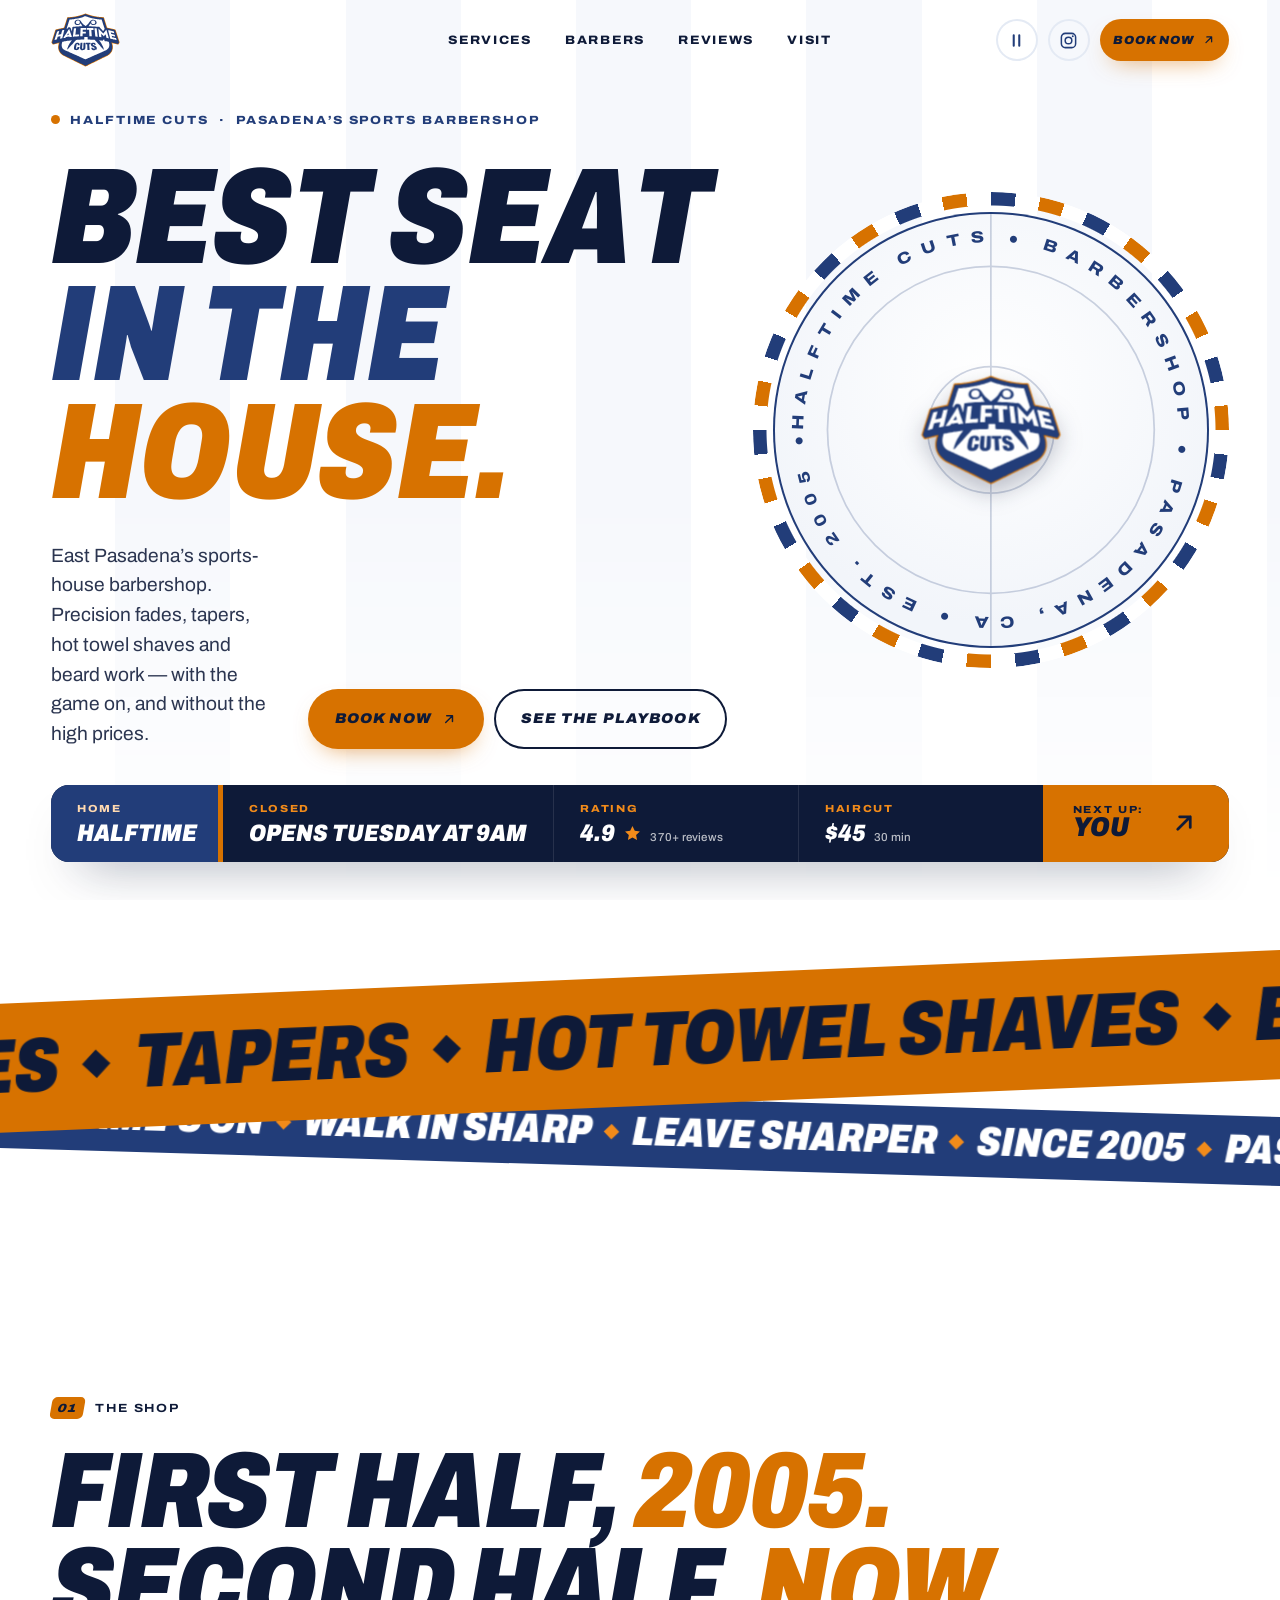
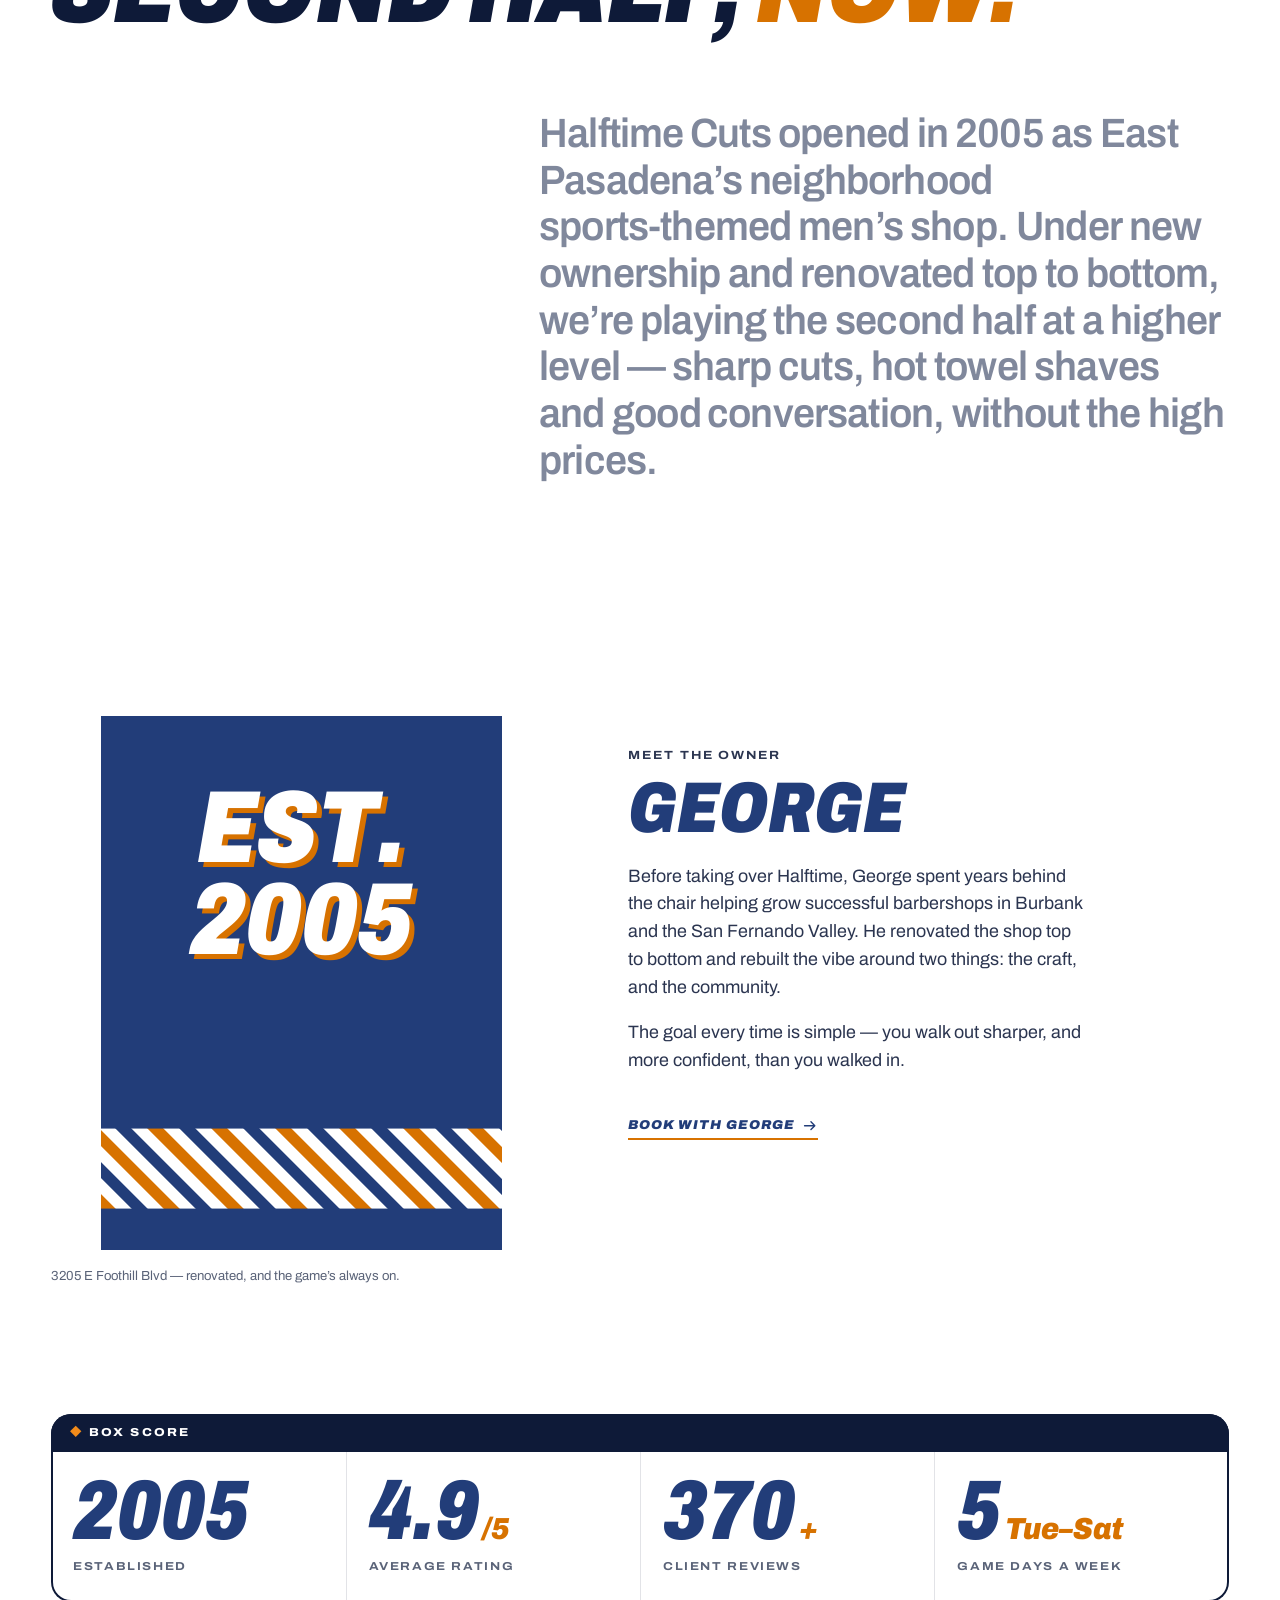
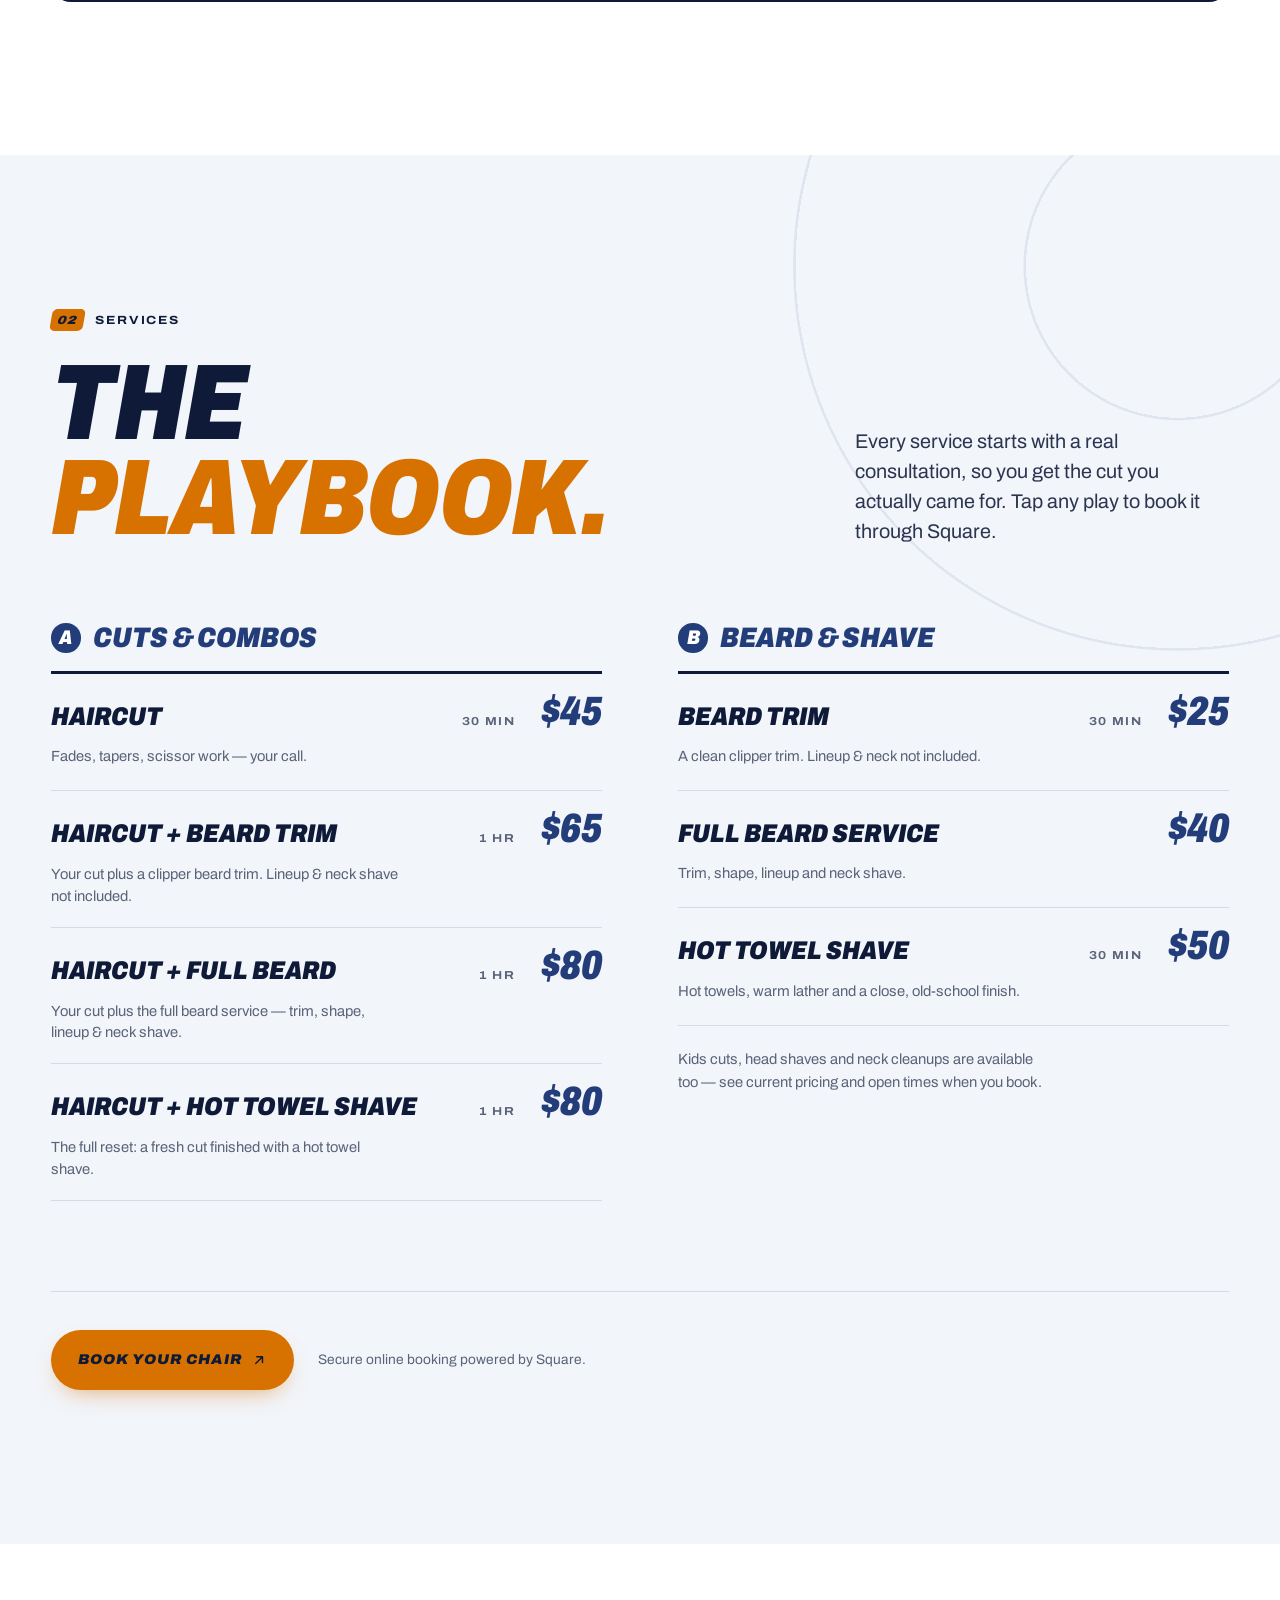
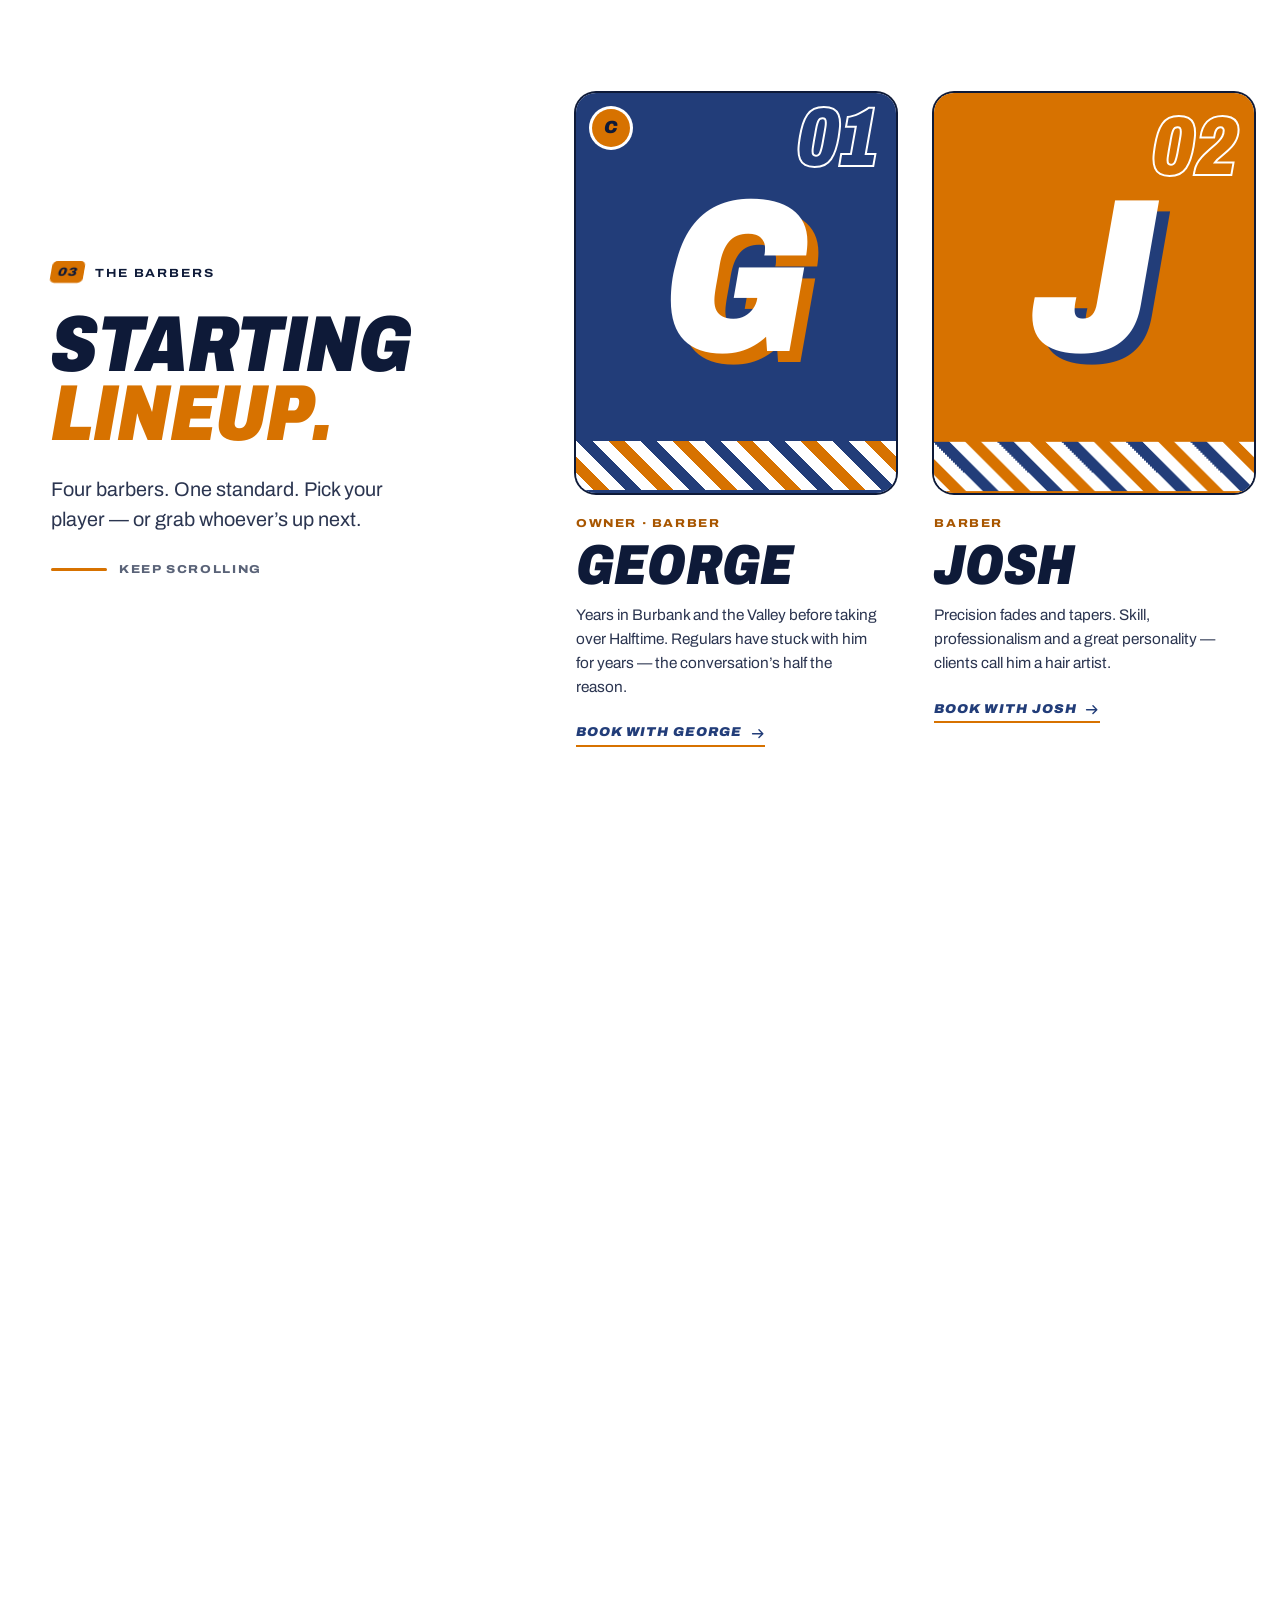
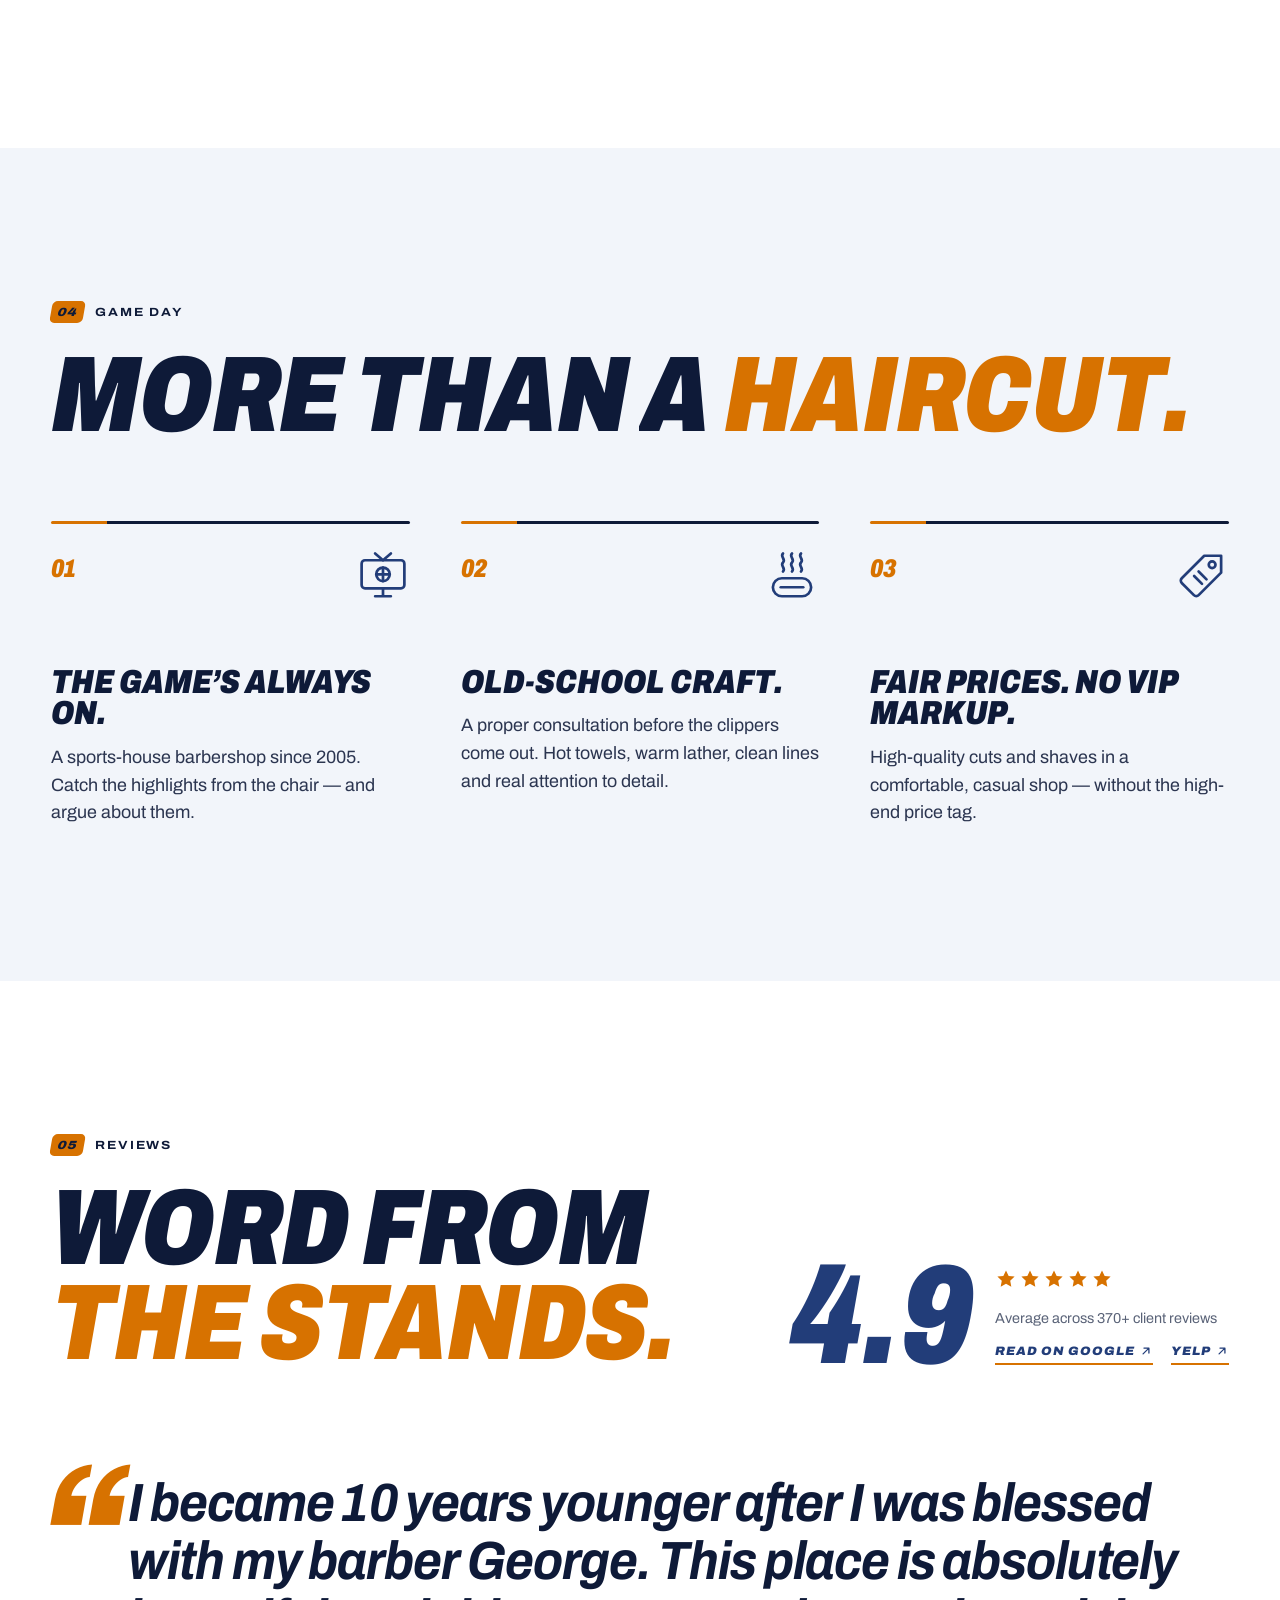
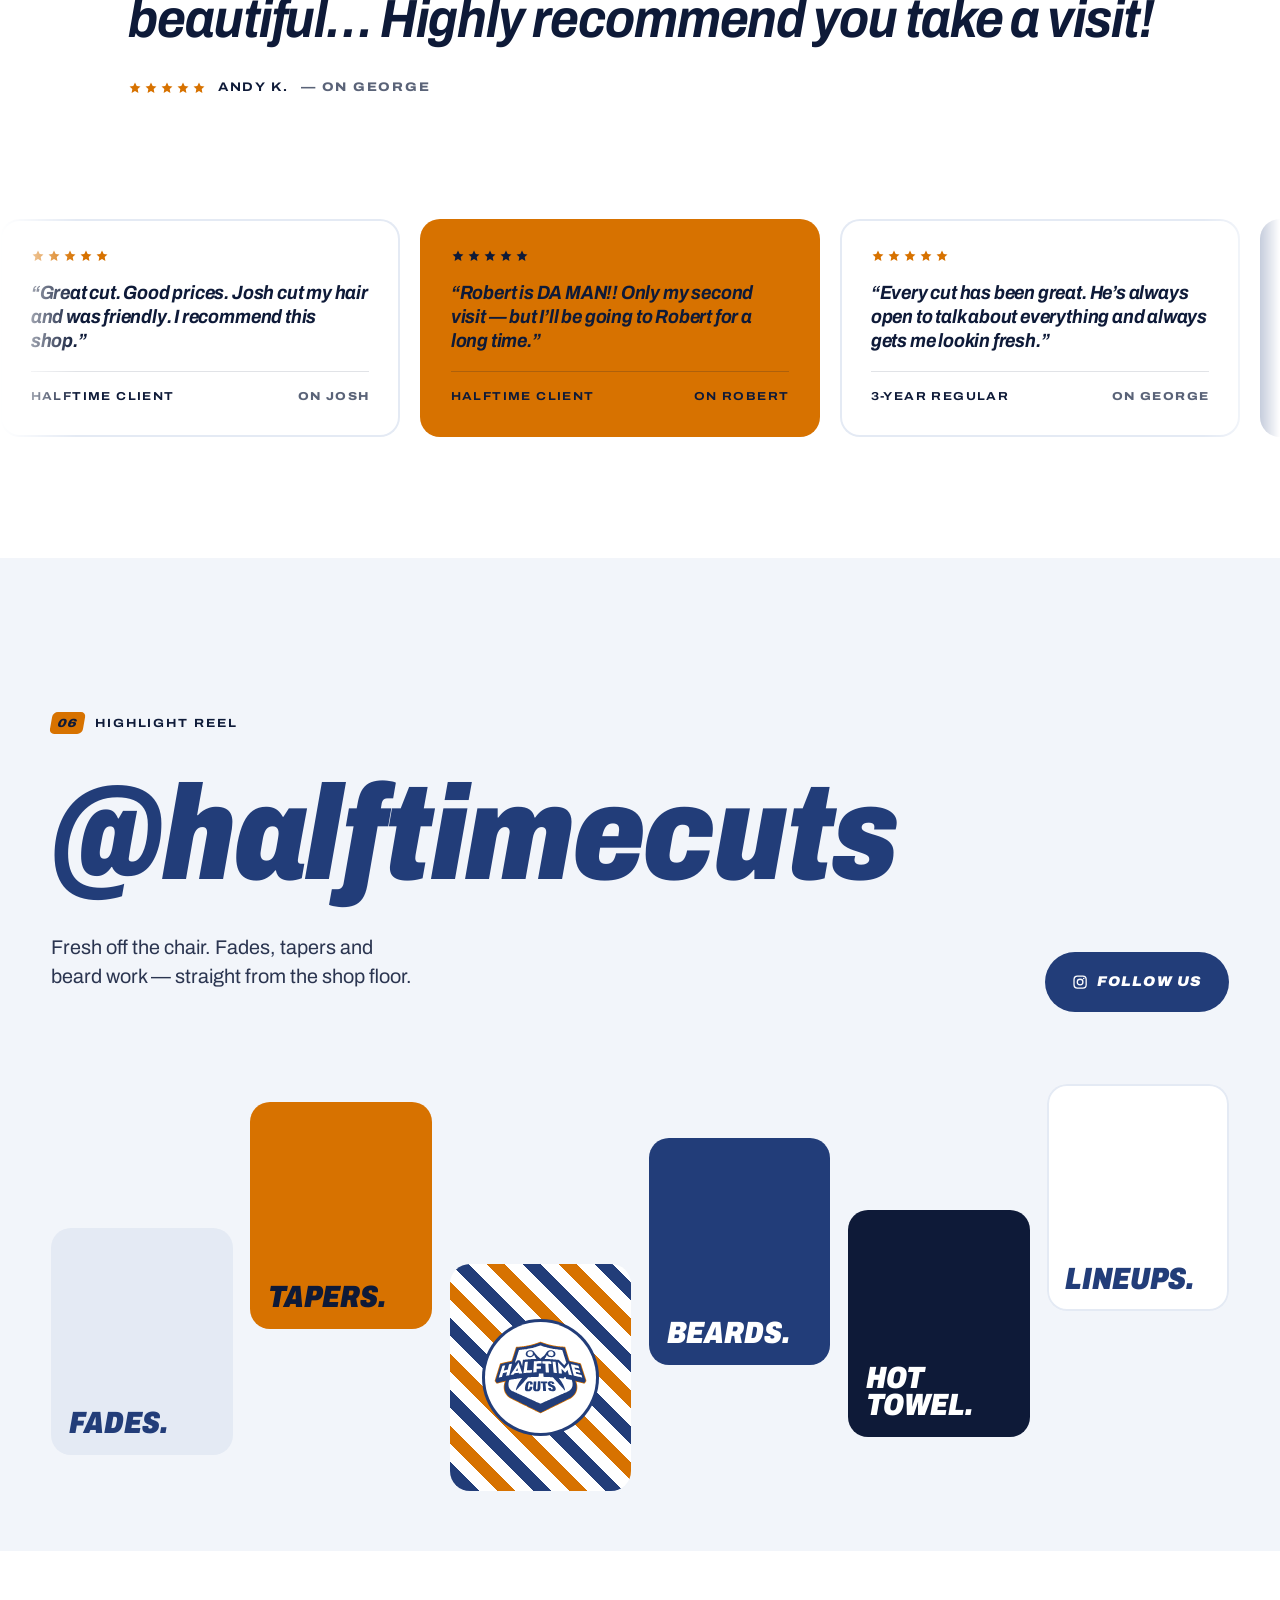
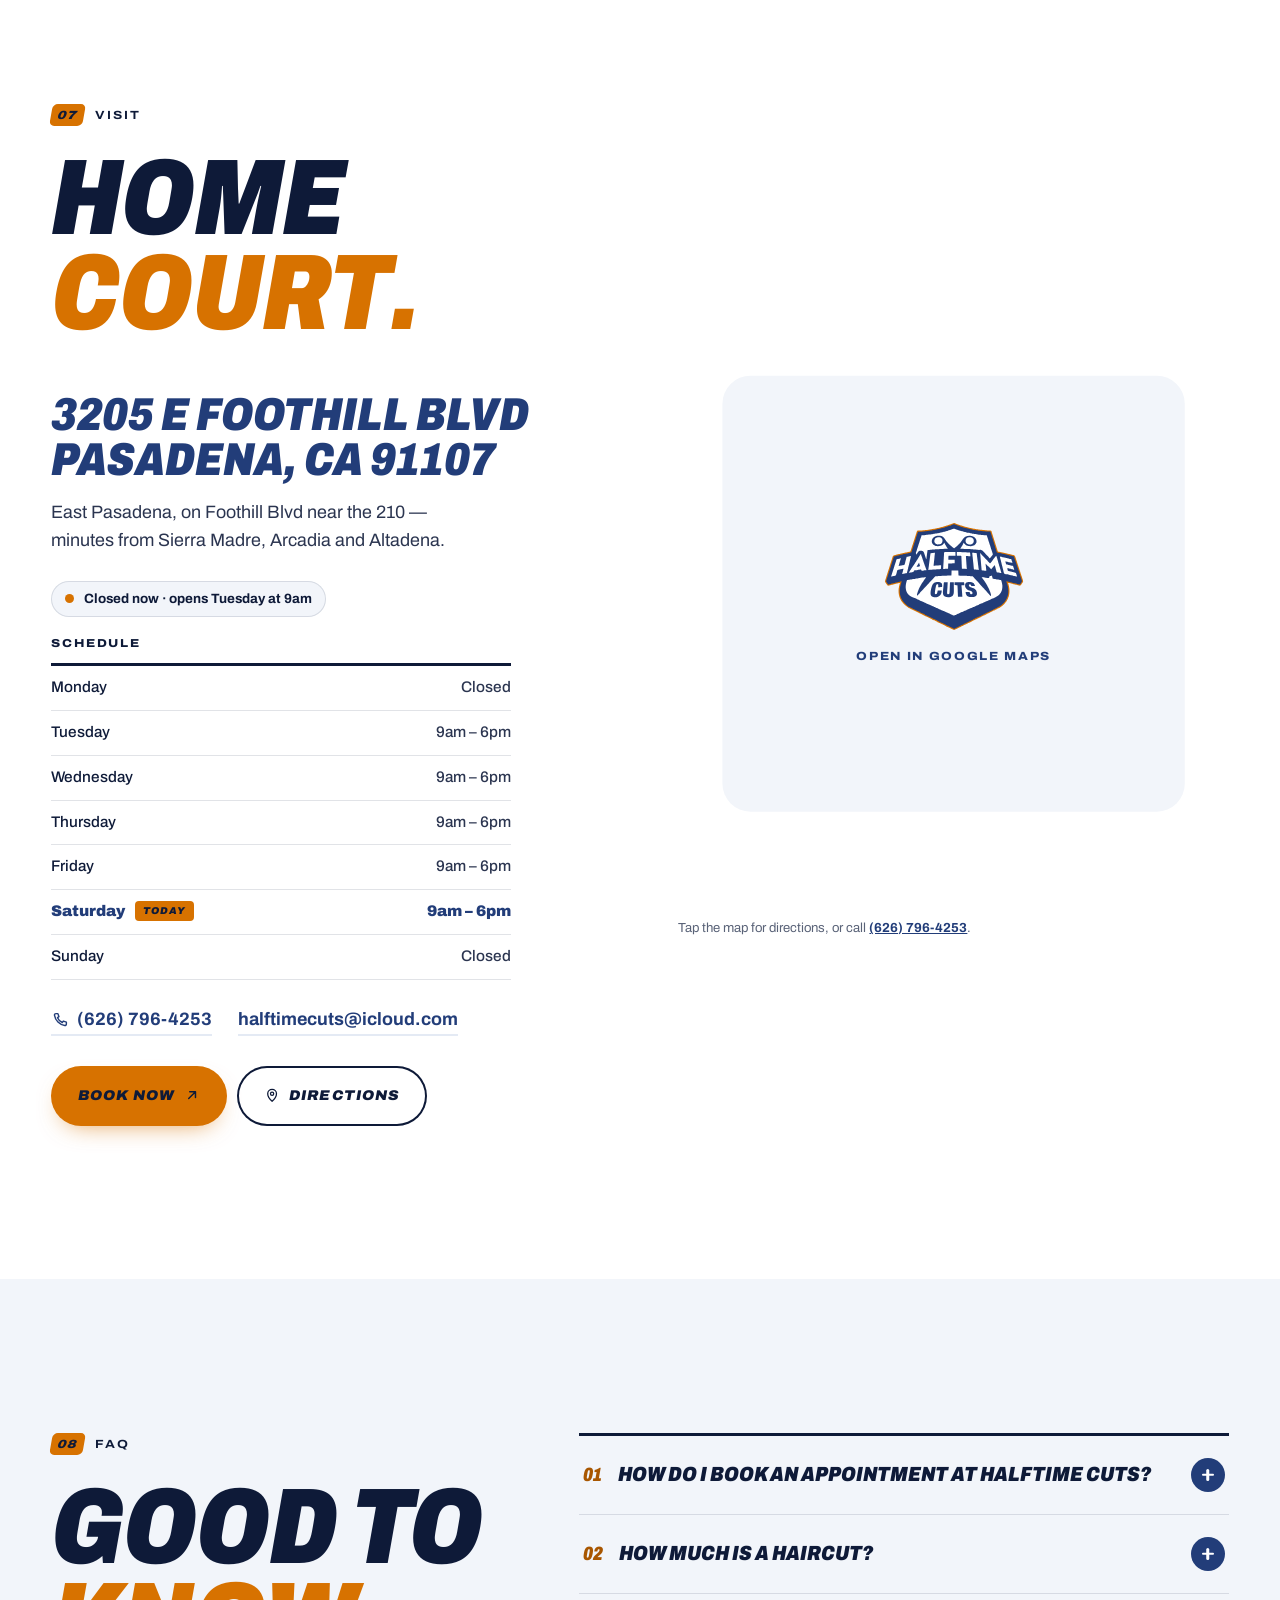
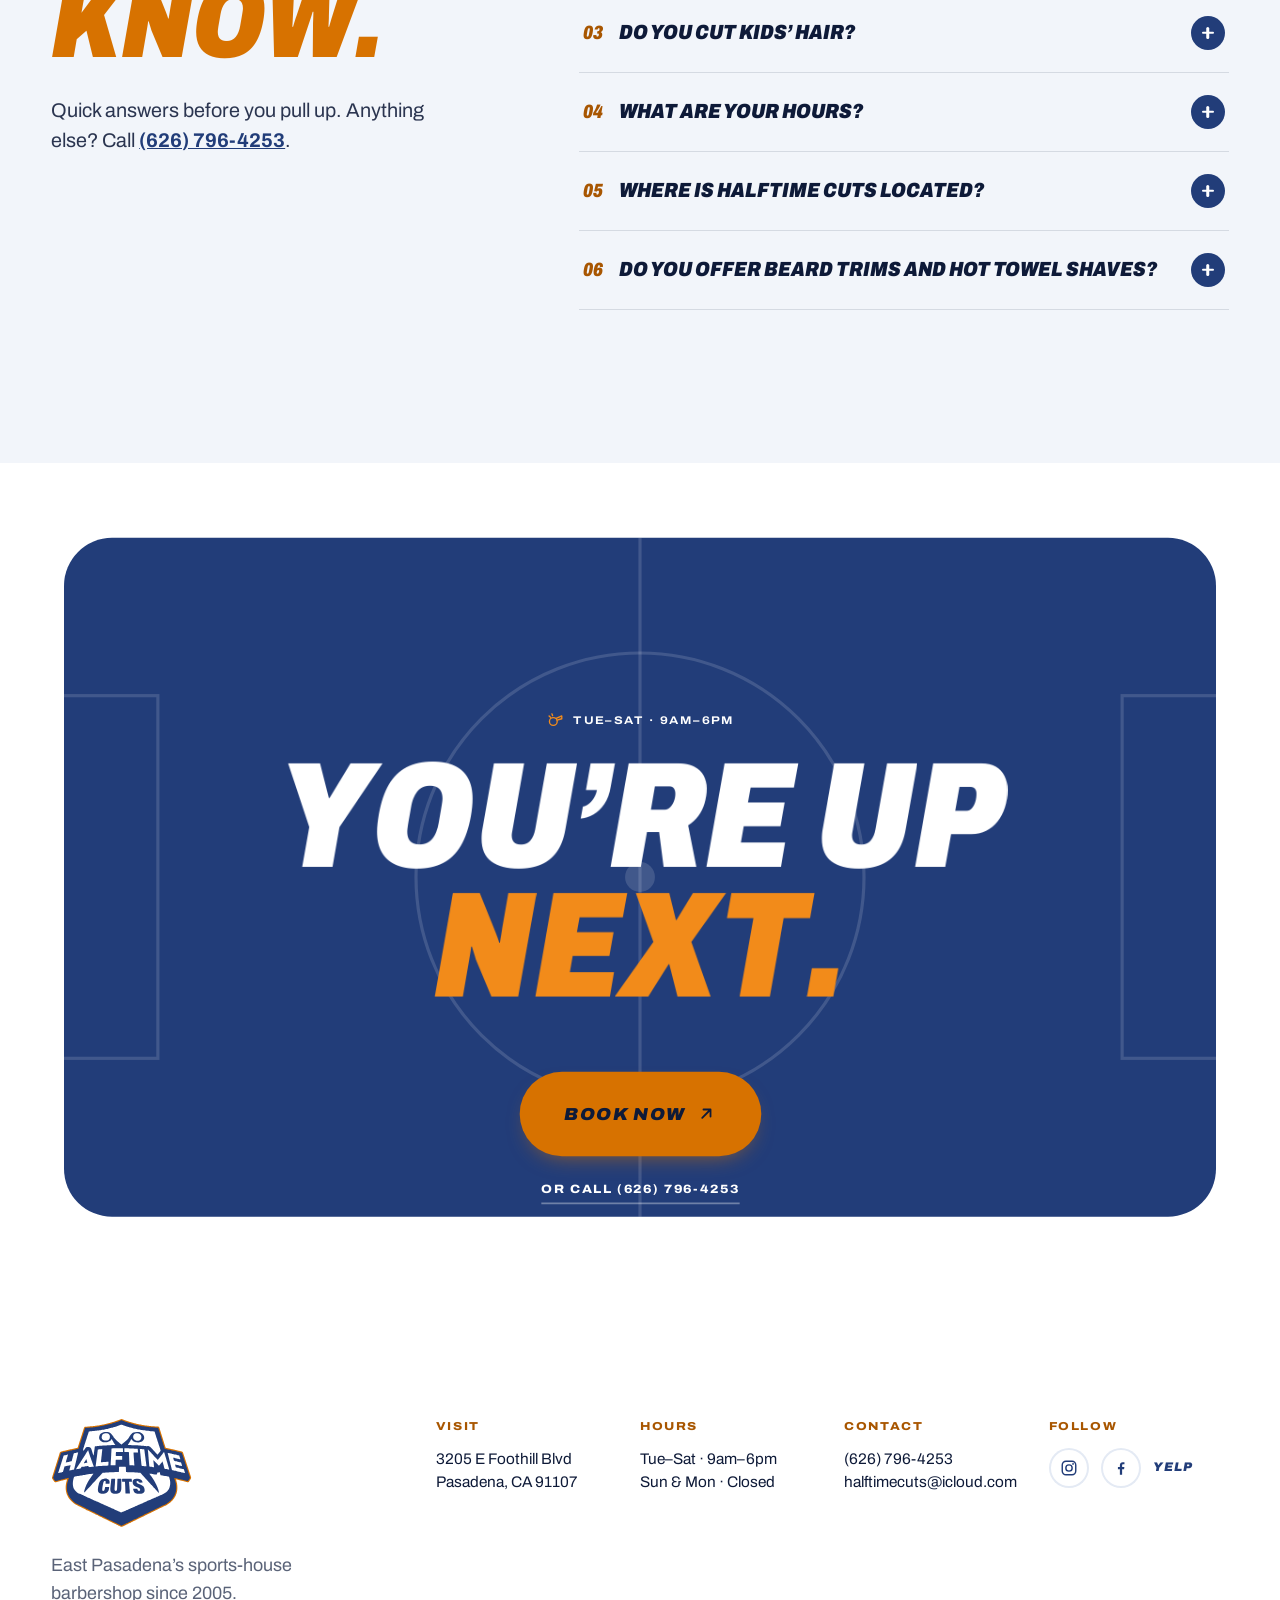
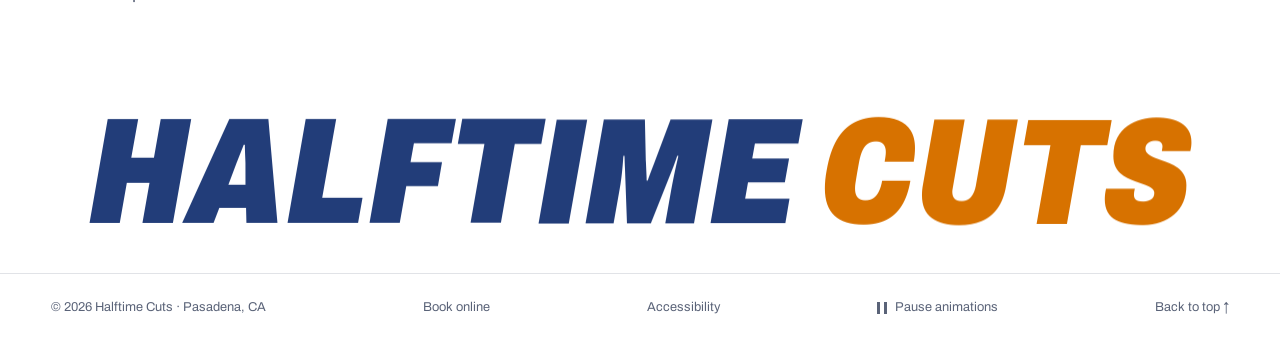
==== index.html @ a4fc6ab9 "Use native scrolling: remove Lenis smooth-scroll lag The Lenis smooth-scroll layer eased the page to" ====
<!doctype html>
<html lang="en">
<head>
  <meta charset="utf-8">
  <meta name="viewport" content="width=device-width, initial-scale=1, viewport-fit=cover">
  <title>Halftime Cuts | Barbershop in Pasadena, CA – Fades &amp; Shaves</title>
  <meta name="description" content="Halftime Cuts is East Pasadena’s sports barbershop since 2005 — fades, tapers, kids cuts, beard trims &amp; hot towel shaves on Foothill Blvd. Book online today.">
  <meta name="robots" content="index, follow, max-image-preview:large">
  <meta name="theme-color" content="#FFFFFF">
  <link rel="canonical" href="https://www.halftimecuts.com/">

  <meta property="og:type" content="website">
  <meta property="og:locale" content="en_US">
  <meta property="og:site_name" content="Halftime Cuts">
  <meta property="og:title" content="Halftime Cuts | Barbershop in Pasadena, CA">
  <meta property="og:description" content="The best seat in the house. Fades, tapers, hot towel shaves and beard work — with the game on. East Pasadena since 2005.">
  <meta property="og:url" content="https://www.halftimecuts.com/">
  <meta property="og:image" content="https://www.halftimecuts.com/assets/img/og-image.png">
  <meta property="og:image:width" content="1200">
  <meta property="og:image:height" content="630">
  <meta property="og:image:alt" content="Halftime Cuts shield logo with the tagline “Best seat in the house.”">
  <meta name="twitter:card" content="summary_large_image">
  <meta name="twitter:title" content="Halftime Cuts | Barbershop in Pasadena, CA">
  <meta name="twitter:description" content="The best seat in the house. Fades, tapers, hot towel shaves and beard work — with the game on. East Pasadena since 2005.">
  <meta name="twitter:image" content="https://www.halftimecuts.com/assets/img/og-image.png">
  <meta name="twitter:image:alt" content="Halftime Cuts shield logo with the tagline “Best seat in the house.”">
  <meta name="geo.region" content="US-CA">
  <meta name="geo.placename" content="Pasadena">

  <link rel="icon" href="assets/img/favicon-32.png" sizes="32x32" type="image/png">
  <link rel="icon" href="assets/img/logo.svg" type="image/svg+xml">
  <link rel="apple-touch-icon" href="assets/img/apple-touch-icon.png">
  <link rel="manifest" href="site.webmanifest">
  <link rel="preload" href="assets/fonts/archivo-latin-wdth-italic.woff2" as="font" type="font/woff2" crossorigin>
  <link rel="preload" href="assets/fonts/archivo-latin-wdth-normal.woff2" as="font" type="font/woff2" crossorigin>
  <link rel="preload" href="assets/img/logo.svg" as="image" type="image/svg+xml">
  <link rel="stylesheet" href="assets/css/styles.css">

  <script>
    /* Motion flags are set before first paint so animated elements never flash. */
    (function (d, w) {
      var h = d.documentElement;
      h.classList.add('js');
      // Keep preview copies (e.g. GitHub Pages) out of search results; only the real domain should rank.
      if (/\.github\.io$/i.test(w.location.hostname)) {
        var m = d.createElement('meta'); m.name = 'robots'; m.content = 'noindex'; d.head.appendChild(m);
      }
      var reduce = w.matchMedia && w.matchMedia('(prefers-reduced-motion: reduce)').matches;
      var paused = false;
      try { paused = w.localStorage.getItem('ht-paused') === '1'; } catch (e) {}
      if (paused) h.classList.add('is-paused');
      if (reduce) return;
      h.classList.add('motion');
      var seen = false;
      try { seen = w.sessionStorage.getItem('ht-intro') === '1'; w.sessionStorage.setItem('ht-intro', '1'); } catch (e) { seen = true; }
      if (!seen && !paused) h.classList.add('intro');
      // Safety net: if the scroll-animation scripts never start, show everything.
      w.setTimeout(function () { if (!w.__htReady) h.classList.remove('motion'); }, 4000);
    })(document, window);
  </script>

  <script type="application/ld+json">
  {
    "@context": "https://schema.org",
    "@graph": [
      {
        "@type": "HairSalon",
        "@id": "https://www.halftimecuts.com/#business",
        "name": "Halftime Cuts",
        "alternateName": "Halftime Cuts Barbershop",
        "description": "Sports-themed barbershop in East Pasadena since 2005. Men’s haircuts, fades, tapers, kids cuts, beard trims and hot towel shaves on Foothill Blvd.",
        "url": "https://www.halftimecuts.com/",
        "logo": "https://www.halftimecuts.com/assets/img/logo-original.png",
        "image": ["https://www.halftimecuts.com/assets/img/og-image.png", "https://www.halftimecuts.com/assets/img/logo-original.png"],
        "telephone": "+1-626-796-4253",
        "email": "halftimecuts@icloud.com",
        "priceRange": "$$",
        "currenciesAccepted": "USD",
        "foundingDate": "2005",
        "address": {
          "@type": "PostalAddress",
          "streetAddress": "3205 E Foothill Blvd",
          "addressLocality": "Pasadena",
          "addressRegion": "CA",
          "postalCode": "91107",
          "addressCountry": "US"
        },
        "hasMap": "https://www.google.com/maps/search/?api=1&query=Halftime+Cuts+3205+E+Foothill+Blvd+Pasadena+CA+91107",
        "areaServed": [
          { "@type": "City", "name": "Pasadena" },
          { "@type": "City", "name": "Altadena" },
          { "@type": "City", "name": "Sierra Madre" },
          { "@type": "City", "name": "Arcadia" }
        ],
        "openingHoursSpecification": [{
          "@type": "OpeningHoursSpecification",
          "dayOfWeek": ["Tuesday", "Wednesday", "Thursday", "Friday", "Saturday"],
          "opens": "09:00",
          "closes": "18:00"
        }],
        "sameAs": [
          "https://www.instagram.com/halftimecuts/",
          "https://www.facebook.com/HalftimeCuts/",
          "https://www.yelp.com/biz/halftime-cuts-pasadena"
        ],
        "potentialAction": {
          "@type": "ReserveAction",
          "target": {
            "@type": "EntryPoint",
            "urlTemplate": "https://www.halftimecuts.com/s/appointments",
            "actionPlatform": ["https://schema.org/DesktopWebPlatform", "https://schema.org/MobileWebPlatform"]
          },
          "result": { "@type": "Reservation", "name": "Barber appointment" }
        },
        "hasOfferCatalog": {
          "@type": "OfferCatalog",
          "name": "Barber services",
          "itemListElement": [
            { "@type": "Offer", "price": "45", "priceCurrency": "USD", "itemOffered": { "@type": "Service", "name": "Haircut", "description": "Fades, tapers or scissor work. About 30 minutes." } },
            { "@type": "Offer", "price": "65", "priceCurrency": "USD", "itemOffered": { "@type": "Service", "name": "Haircut + Beard Trim", "description": "Haircut plus a clipper beard trim. About 1 hour." } },
            { "@type": "Offer", "price": "80", "priceCurrency": "USD", "itemOffered": { "@type": "Service", "name": "Haircut + Full Beard Service", "description": "Haircut plus beard trim, shape, lineup and neck shave. About 1 hour." } },
            { "@type": "Offer", "price": "80", "priceCurrency": "USD", "itemOffered": { "@type": "Service", "name": "Haircut + Hot Towel Shave", "description": "Haircut finished with a hot towel shave. About 1 hour." } },
            { "@type": "Offer", "price": "25", "priceCurrency": "USD", "itemOffered": { "@type": "Service", "name": "Beard Trim", "description": "Clipper beard trim. About 30 minutes." } },
            { "@type": "Offer", "price": "40", "priceCurrency": "USD", "itemOffered": { "@type": "Service", "name": "Full Beard Service", "description": "Beard trim, shape, lineup and neck shave." } },
            { "@type": "Offer", "price": "50", "priceCurrency": "USD", "itemOffered": { "@type": "Service", "name": "Hot Towel Shave", "description": "Hot towels, warm lather and a close finish. About 30 minutes." } },
            { "@type": "Offer", "itemOffered": { "@type": "Service", "name": "Kids Haircut" } },
            { "@type": "Offer", "itemOffered": { "@type": "Service", "name": "Head Shave" } },
            { "@type": "Offer", "itemOffered": { "@type": "Service", "name": "Neck Cleanup" } }
          ]
        }
      },
      {
        "@type": "WebSite",
        "@id": "https://www.halftimecuts.com/#website",
        "url": "https://www.halftimecuts.com/",
        "name": "Halftime Cuts",
        "inLanguage": "en-US",
        "publisher": { "@id": "https://www.halftimecuts.com/#business" }
      },
      {
        "@type": "FAQPage",
        "@id": "https://www.halftimecuts.com/#faq",
        "mainEntity": [
          { "@type": "Question", "name": "How do I book an appointment at Halftime Cuts?", "acceptedAnswer": { "@type": "Answer", "text": "Book online any time through our Square booking page — pick your barber, your service and a time that works. Prefer to talk to someone? Call us at (626) 796-4253." } },
          { "@type": "Question", "name": "How much is a haircut?", "acceptedAnswer": { "@type": "Answer", "text": "A haircut is $45 and takes about 30 minutes. A haircut with a beard trim is $65, and a haircut with the full beard service or a hot towel shave is $80." } },
          { "@type": "Question", "name": "Do you cut kids’ hair?", "acceptedAnswer": { "@type": "Answer", "text": "Yes. Kids cuts are available — you’ll see current pricing and open times when you book. Stef is a favorite with younger clients." } },
          { "@type": "Question", "name": "What are your hours?", "acceptedAnswer": { "@type": "Answer", "text": "We’re open Tuesday through Saturday, 9am to 6pm, and closed on Sunday and Monday." } },
          { "@type": "Question", "name": "Where is Halftime Cuts located?", "acceptedAnswer": { "@type": "Answer", "text": "We’re at 3205 E Foothill Blvd, Pasadena, CA 91107 — in East Pasadena near the 210, a few minutes from Sierra Madre, Arcadia and Altadena." } },
          { "@type": "Question", "name": "Do you offer beard trims and hot towel shaves?", "acceptedAnswer": { "@type": "Answer", "text": "Yes. We do beard trims ($25), a full beard service with shape, lineup and neck shave ($40), and classic hot towel shaves ($50)." } }
        ]
      }
    ]
  }
  </script>
</head>

<body>
  <a class="skip-link" href="#main">Skip to content</a>

  <svg class="sprite" aria-hidden="true" focusable="false" xmlns="http://www.w3.org/2000/svg">
    <symbol id="i-arrow" viewBox="0 0 24 24"><path d="M7 17 17 7M8.5 7H17v8.5" fill="none" stroke="currentColor" stroke-width="2.2" stroke-linecap="round" stroke-linejoin="round"/></symbol>
    <symbol id="i-arrow-right" viewBox="0 0 24 24"><path d="M4 12h16m-6-6 6 6-6 6" fill="none" stroke="currentColor" stroke-width="2.2" stroke-linecap="round" stroke-linejoin="round"/></symbol>
    <symbol id="i-instagram" viewBox="0 0 24 24"><g fill="none" stroke="currentColor" stroke-width="1.9"><rect x="3" y="3" width="18" height="18" rx="5"/><circle cx="12" cy="12" r="4.2"/></g><circle cx="17.4" cy="6.6" r="1.2" fill="currentColor"/></symbol>
    <symbol id="i-facebook" viewBox="0 0 24 24"><path d="M13.5 21v-7.5h2.6l.4-3h-3V8.6c0-.9.3-1.5 1.5-1.5h1.6V4.4c-.3 0-1.2-.1-2.3-.1-2.3 0-3.8 1.4-3.8 3.9v2.3H7.9v3h2.6V21h3Z" fill="currentColor"/></symbol>
    <symbol id="i-phone" viewBox="0 0 24 24"><path d="M6.6 3.5h2.6l1.4 4.1-1.9 1.3a12 12 0 0 0 6.4 6.4l1.3-1.9 4.1 1.4v2.6a2 2 0 0 1-2.1 2A16.6 16.6 0 0 1 4.6 5.6a2 2 0 0 1 2-2.1Z" fill="none" stroke="currentColor" stroke-width="1.9" stroke-linejoin="round"/></symbol>
    <symbol id="i-star" viewBox="0 0 24 24"><path d="m12 2.6 2.9 6 6.5.8-4.8 4.5 1.2 6.5L12 17.2l-5.8 3.2 1.2-6.5-4.8-4.5 6.5-.8L12 2.6Z" fill="currentColor"/></symbol>
    <symbol id="i-pin" viewBox="0 0 24 24"><g fill="none" stroke="currentColor" stroke-width="1.9"><path d="M12 21s-6.5-5.6-6.5-11a6.5 6.5 0 0 1 13 0c0 5.4-6.5 11-6.5 11Z"/><circle cx="12" cy="10" r="2.4"/></g></symbol>
    <symbol id="i-tv" viewBox="0 0 48 48"><g fill="none" stroke="currentColor" stroke-width="2.4" stroke-linecap="round" stroke-linejoin="round"><rect x="5" y="10" width="38" height="25" rx="3"/><path d="M17 42h14M24 35v7M17 4l7 6 7-6"/><circle cx="24" cy="22.5" r="6"/><path d="M18 22.5h12M24 16.5v12"/></g></symbol>
    <symbol id="i-towel" viewBox="0 0 48 48"><g fill="none" stroke="currentColor" stroke-width="2.4" stroke-linecap="round" stroke-linejoin="round"><path d="M16 4c-3 3 3 5 0 8s3 5 0 8M24 4c-3 3 3 5 0 8s3 5 0 8M32 4c-3 3 3 5 0 8s3 5 0 8"/><rect x="7" y="26" width="34" height="16" rx="8"/><path d="M14 34h20"/></g></symbol>
    <symbol id="i-tag" viewBox="0 0 48 48"><g fill="none" stroke="currentColor" stroke-width="2.4" stroke-linecap="round" stroke-linejoin="round"><path d="M6 26 26 6h15v15L21 41a3 3 0 0 1-4.2 0L6 30.2a3 3 0 0 1 0-4.2Z"/><circle cx="33" cy="14" r="3"/><path d="m17 24 7 7M21 20l7 7"/></g></symbol>
    <symbol id="i-pause" viewBox="0 0 24 24"><path d="M8.5 5.5v13M15.5 5.5v13" fill="none" stroke="currentColor" stroke-width="2.6" stroke-linecap="round"/></symbol>
    <symbol id="i-play" viewBox="0 0 24 24"><path d="M8 5.5v13l10.5-6.5L8 5.5Z" fill="currentColor"/></symbol>
    <symbol id="i-whistle" viewBox="0 0 24 24"><g fill="none" stroke="currentColor" stroke-width="1.9" stroke-linecap="round" stroke-linejoin="round"><circle cx="9" cy="14" r="5.5"/><path d="M13 9.5 21 6v4l-6.6 2.1M3 6l2 2M7 3l1 2.6"/></g></symbol>
  </svg>

  <!-- Intro: the game clock runs to 45:00, then the whistle. Shown once per visit. -->
  <div class="preloader" aria-hidden="true">
    <div class="preloader__inner">
      <img class="preloader__logo" src="assets/img/logo.svg" alt="" width="616" height="482">
      <div class="preloader__board">
        <span class="preloader__label">1st half</span>
        <span class="preloader__clock"><span class="preloader__clock-n"></span>:00</span>
      </div>
      <p class="preloader__word">Halftime</p>
    </div>
    <div class="preloader__progress"><span></span></div>
  </div>

  <header class="header" data-header>
    <div class="header__inner">
      <a class="brand" href="#top" aria-label="Halftime Cuts — back to top">
        <img class="brand__logo" src="assets/img/logo.svg" alt="Halftime Cuts" width="616" height="482">
      </a>

      <nav class="nav" aria-label="Primary">
        <a class="nav__link" href="#menu" data-nav="menu">Services</a>
        <a class="nav__link" href="#lineup" data-nav="lineup">Barbers</a>
        <a class="nav__link" href="#reviews" data-nav="reviews">Reviews</a>
        <a class="nav__link" href="#visit" data-nav="visit">Visit</a>
      </nav>

      <div class="header__actions">
        <button class="icon-btn icon-btn--motion" type="button" aria-pressed="false" data-motion-toggle>
          <svg class="icon-pause" aria-hidden="true"><use href="#i-pause"/></svg><svg class="icon-play" aria-hidden="true"><use href="#i-play"/></svg>
          <span class="visually-hidden">Pause animations</span>
        </button>
        <a class="icon-btn" href="https://www.instagram.com/halftimecuts/" target="_blank" rel="noopener" aria-label="Halftime Cuts on Instagram (opens in new tab)">
          <svg aria-hidden="true"><use href="#i-instagram"/></svg>
        </a>
        <a class="btn btn--orange btn--sm" href="https://www.halftimecuts.com/s/appointments" target="_blank" rel="noopener" data-book data-magnetic>
          <span>Book Now</span><svg aria-hidden="true"><use href="#i-arrow"/></svg>
        <span class="visually-hidden"> (opens in new tab)</span></a>
        <button class="menu-toggle" type="button" aria-expanded="false" aria-controls="mobile-menu" data-menu-toggle>
          <span class="visually-hidden" data-menu-label>Open menu</span>
          <span class="menu-toggle__bar"></span><span class="menu-toggle__bar"></span>
        </button>
      </div>
    </div>
  </header>

  <div class="mobile-menu" id="mobile-menu" data-mobile-menu hidden>
    <nav class="mobile-menu__nav" aria-label="Mobile">
      <a href="#menu" data-menu-link><span>01</span>Services</a>
      <a href="#lineup" data-menu-link><span>02</span>Barbers</a>
      <a href="#reviews" data-menu-link><span>03</span>Reviews</a>
      <a href="#visit" data-menu-link><span>04</span>Visit</a>
    </nav>
    <div class="mobile-menu__foot">
      <a class="btn btn--orange btn--block btn--lg" href="https://www.halftimecuts.com/s/appointments" target="_blank" rel="noopener" data-book>
        <span>Book Now</span><svg aria-hidden="true"><use href="#i-arrow"/></svg>
      <span class="visually-hidden"> (opens in new tab)</span></a>
      <div class="mobile-menu__meta">
        <a href="tel:+16267964253">(626) 796-4253</a>
        <button class="text-btn" type="button" aria-pressed="false" data-motion-toggle><span class="text-btn__icon" aria-hidden="true"></span>Pause animations</button>
        <a href="https://www.instagram.com/halftimecuts/" target="_blank" rel="noopener">Instagram<span class="visually-hidden"> (opens in new tab)</span></a>
      </div>
    </div>
  </div>

  <main id="main" tabindex="-1">
    <!-- ============ HERO ============ -->
    <section class="hero" id="top" aria-labelledby="hero-title">
      <div class="hero__field" aria-hidden="true"></div>
      <div class="hero__grid wrap">
        <div class="hero__eyebrow" data-hero-fade style="--d:.1s">
          <span class="live-dot" aria-hidden="true"></span>
          <h1 class="eyebrow" id="hero-title">Halftime Cuts <span aria-hidden="true">·</span> Pasadena’s sports barbershop</h1>
        </div>

        <p class="hero__title">
          <span class="visually-hidden">Best seat in the house.</span>
          <span class="hero__lines" aria-hidden="true">
            <span class="hero__line hero__line--1"><span class="w"><span class="c" style="--i:0">B</span><span class="c" style="--i:1">e</span><span class="c" style="--i:2">s</span><span class="c" style="--i:3">t</span></span> <span class="w"><span class="c" style="--i:4">s</span><span class="c" style="--i:5">e</span><span class="c" style="--i:6">a</span><span class="c" style="--i:7">t</span></span></span>
            <span class="hero__line hero__line--2"><span class="w"><span class="c" style="--i:8">i</span><span class="c" style="--i:9">n</span></span> <span class="w"><span class="c" style="--i:10">t</span><span class="c" style="--i:11">h</span><span class="c" style="--i:12">e</span></span></span>
            <span class="hero__line hero__line--3"><span class="w"><span class="c" style="--i:13">h</span><span class="c" style="--i:14">o</span><span class="c" style="--i:15">u</span><span class="c" style="--i:16">s</span><span class="c" style="--i:17">e</span><span class="c" style="--i:18">.</span></span></span>
          </span>
        </p>

        <div class="hero__art" data-hero-art>
          <div class="court">
            <div class="court__stripes" aria-hidden="true"></div>
            <div class="court__face" aria-hidden="true">
              <svg class="court__lines" viewBox="0 0 400 400">
                <circle cx="200" cy="200" r="150"/>
                <circle cx="200" cy="200" r="58"/>
                <path d="M200 0v400"/>
              </svg>
              <svg class="court__ring" viewBox="0 0 400 400">
                <defs><path id="court-circle" d="M200,200 m-172,0 a172,172 0 1,1 344,0 a172,172 0 1,1 -344,0"/></defs>
                <text><textPath href="#court-circle" textLength="1076" lengthAdjust="spacing">Halftime Cuts ● Barbershop ● Pasadena, CA ● Est. 2005 ●</textPath></text>
              </svg>
            </div>
            <div class="court__logo" data-tilt>
              <img src="assets/img/logo.svg" alt="Halftime Cuts logo" width="616" height="482" fetchpriority="high">
            </div>
          </div>
        </div>

        <div class="hero__foot">
          <p class="hero__lede" data-hero-fade style="--d:.35s">East Pasadena’s sports-house barbershop. Precision fades, tapers, hot towel shaves and beard work — with the game on, and without the high prices.</p>
          <div class="hero__ctas" data-hero-fade style="--d:.45s">
            <a class="btn btn--orange btn--lg" href="https://www.halftimecuts.com/s/appointments" target="_blank" rel="noopener" data-book data-magnetic>
              <span>Book Now</span><svg aria-hidden="true"><use href="#i-arrow"/></svg>
            <span class="visually-hidden"> (opens in new tab)</span></a>
            <a class="btn btn--ghost btn--lg" href="#menu"><span>See the playbook</span></a>
          </div>
        </div>

        <!-- Broadcast-style score bug -->
        <div class="scorebug" data-hero-fade style="--d:.55s" role="group" aria-label="Shop at a glance">
          <div class="scorebug__home">
            <span class="scorebug__label">Home</span>
            <span class="scorebug__team">Halftime</span>
          </div>
          <div class="scorebug__cell scorebug__cell--status">
            <span class="scorebug__label"><span class="scorebug__live" data-live>Today</span></span>
            <span class="scorebug__value" data-status-short>Tue–Sat · 9am–6pm</span>
          </div>
          <a class="scorebug__cell" href="#reviews">
            <span class="scorebug__label">Rating</span>
            <span class="scorebug__value">4.9 <svg aria-hidden="true"><use href="#i-star"/></svg> <small>370+ reviews</small></span>
          </a>
          <a class="scorebug__cell" href="#menu">
            <span class="scorebug__label">Haircut</span>
            <span class="scorebug__value">$45 <small>30 min</small></span>
          </a>
          <a class="scorebug__cta" href="https://www.halftimecuts.com/s/appointments" target="_blank" rel="noopener" data-book>
            <span><small>Next up:</small> You<span class="visually-hidden"> — book an appointment (opens in new tab)</span></span><svg aria-hidden="true"><use href="#i-arrow"/></svg>
          </a>
        </div>
      </div>
    </section>

    <!-- ============ TICKER ============ -->
    <div class="ticker" aria-hidden="true">
      <div class="ticker__band ticker__band--orange">
        <div class="ticker__track" data-marquee="1">
          <div class="ticker__group"><span>Fades</span><i></i><span>Tapers</span><i></i><span>Hot Towel Shaves</span><i></i><span>Beard Work</span><i></i><span>Lineups</span><i></i><span>Kids Cuts</span><i></i></div>
        </div>
      </div>
      <div class="ticker__band ticker__band--blue">
        <div class="ticker__track" data-marquee="-1">
          <div class="ticker__group"><span>Game’s On</span><i></i><span>Walk In Sharp</span><i></i><span>Leave Sharper</span><i></i><span>Since 2005</span><i></i><span>Pasadena, CA</span><i></i></div>
        </div>
      </div>
    </div>

    <!-- ============ THE SHOP ============ -->
    <section class="shop section" id="shop" aria-labelledby="shop-title">
      <div class="wrap">
        <div class="section-head">
          <p class="kicker" data-reveal><span>01</span>The Shop</p>
          <h2 class="h2" id="shop-title" data-split="words">First half, <em>2005.</em><br>Second half, <em>now.</em></h2>
        </div>

        <p class="statement" data-scrub-words>Halftime Cuts opened in 2005 as East Pasadena’s neighborhood sports-themed men’s shop. Under new ownership and renovated top to bottom, we’re playing the second half at a higher level — sharp cuts, hot towel shaves and good conversation, without the high prices.</p>

        <div class="shop__grid">
          <figure class="shop__photo" data-parallax-frame>
            <div class="photo photo--arch">
              <div class="photo__fallback photo__fallback--blue photo__fallback--words" aria-hidden="true"><span>Est.<br>2005</span></div>
              <img src="assets/img/shop.jpg" alt="Inside Halftime Cuts on Foothill Blvd" loading="lazy" decoding="async" onerror="this.remove()">
            </div>
            <figcaption>3205 E Foothill Blvd — renovated, and the game’s always on.</figcaption>
          </figure>

          <div class="shop__owner">
            <p class="kicker kicker--small" data-reveal>Meet the owner</p>
            <h3 class="h3" data-split="chars">George</h3>
            <p data-reveal>Before taking over Halftime, George spent years behind the chair helping grow successful barbershops in Burbank and the San Fernando Valley. He renovated the shop top to bottom and rebuilt the vibe around two things: the craft, and the community.</p>
            <p data-reveal>The goal every time is simple — you walk out sharper, and more confident, than you walked in.</p>
            <a class="link-arrow" href="https://www.halftimecuts.com/s/appointments" target="_blank" rel="noopener" data-book data-reveal>
              <span>Book with George</span><svg aria-hidden="true"><use href="#i-arrow-right"/></svg>
            <span class="visually-hidden"> (opens in new tab)</span></a>
          </div>
        </div>

        <div class="boxscore" data-reveal>
          <h3 class="boxscore__title">Box score</h3>
          <dl class="stats">
            <div class="stat"><dt>Established</dt><dd><span data-count="2005" data-count-from="1990">2005</span></dd></div>
            <div class="stat"><dt>Average rating</dt><dd><span data-count="4.9" data-decimals="1">4.9</span><small>/5</small></dd></div>
            <div class="stat"><dt>Client reviews</dt><dd><span data-count="370">370</span><small>+</small></dd></div>
            <div class="stat"><dt>Game days a week</dt><dd><span data-count="5">5</span><small>Tue–Sat</small></dd></div>
          </dl>
        </div>
      </div>
    </section>

    <!-- ============ PLAYBOOK (SERVICES) ============ -->
    <section class="menu section" id="menu" aria-labelledby="menu-title">
      <div class="menu__court" aria-hidden="true"></div>
      <div class="wrap">
        <div class="section-head section-head--split">
          <div>
            <p class="kicker" data-reveal><span>02</span>Services</p>
            <h2 class="h2" id="menu-title" data-split="words">The <em>playbook.</em></h2>
          </div>
          <p class="section-intro" data-reveal>Every service starts with a real consultation, so you get the cut you actually came for. Tap any play to book it through Square.</p>
        </div>

        <div class="menu__groups">
          <div class="menu__group">
            <h3 class="menu__group-title" data-reveal><span>A</span>Cuts &amp; combos</h3>
            <ul class="menu__list">
              <li data-reveal>
                <a class="svc" data-cursor="Book" href="https://www.halftimecuts.com/s/appointments" target="_blank" rel="noopener" data-book>
                  <span class="svc__name"><span class="visually-hidden">Book </span>Haircut</span>
                  <span class="svc__desc">Fades, tapers, scissor work — your call.</span>
                  <span class="svc__time">30 min</span>
                  <span class="svc__price">$45</span>
                  <span class="svc__go" aria-hidden="true"><svg><use href="#i-arrow"/></svg></span>
                <span class="visually-hidden"> (opens in new tab)</span></a>
              </li>
              <li data-reveal>
                <a class="svc" data-cursor="Book" href="https://www.halftimecuts.com/s/appointments" target="_blank" rel="noopener" data-book>
                  <span class="svc__name"><span class="visually-hidden">Book </span>Haircut + Beard Trim</span>
                  <span class="svc__desc">Your cut plus a clipper beard trim. Lineup &amp; neck shave not included.</span>
                  <span class="svc__time">1 hr</span>
                  <span class="svc__price">$65</span>
                  <span class="svc__go" aria-hidden="true"><svg><use href="#i-arrow"/></svg></span>
                <span class="visually-hidden"> (opens in new tab)</span></a>
              </li>
              <li data-reveal>
                <a class="svc" data-cursor="Book" href="https://www.halftimecuts.com/s/appointments" target="_blank" rel="noopener" data-book>
                  <span class="svc__name"><span class="visually-hidden">Book </span>Haircut + Full Beard</span>
                  <span class="svc__desc">Your cut plus the full beard service — trim, shape, lineup &amp; neck shave.</span>
                  <span class="svc__time">1 hr</span>
                  <span class="svc__price">$80</span>
                  <span class="svc__go" aria-hidden="true"><svg><use href="#i-arrow"/></svg></span>
                <span class="visually-hidden"> (opens in new tab)</span></a>
              </li>
              <li data-reveal>
                <a class="svc" data-cursor="Book" href="https://www.halftimecuts.com/s/appointments" target="_blank" rel="noopener" data-book>
                  <span class="svc__name"><span class="visually-hidden">Book </span>Haircut + Hot Towel Shave</span>
                  <span class="svc__desc">The full reset: a fresh cut finished with a hot towel shave.</span>
                  <span class="svc__time">1 hr</span>
                  <span class="svc__price">$80</span>
                  <span class="svc__go" aria-hidden="true"><svg><use href="#i-arrow"/></svg></span>
                <span class="visually-hidden"> (opens in new tab)</span></a>
              </li>
            </ul>
          </div>

          <div class="menu__group">
            <h3 class="menu__group-title" data-reveal><span>B</span>Beard &amp; shave</h3>
            <ul class="menu__list">
              <li data-reveal>
                <a class="svc" data-cursor="Book" href="https://www.halftimecuts.com/s/appointments" target="_blank" rel="noopener" data-book>
                  <span class="svc__name"><span class="visually-hidden">Book </span>Beard Trim</span>
                  <span class="svc__desc">A clean clipper trim. Lineup &amp; neck not included.</span>
                  <span class="svc__time">30 min</span>
                  <span class="svc__price">$25</span>
                  <span class="svc__go" aria-hidden="true"><svg><use href="#i-arrow"/></svg></span>
                <span class="visually-hidden"> (opens in new tab)</span></a>
              </li>
              <li data-reveal>
                <a class="svc" data-cursor="Book" href="https://www.halftimecuts.com/s/appointments" target="_blank" rel="noopener" data-book>
                  <span class="svc__name"><span class="visually-hidden">Book </span>Full Beard Service</span>
                  <span class="svc__desc">Trim, shape, lineup and neck shave.</span>
                  <span class="svc__price">$40</span>
                  <span class="svc__go" aria-hidden="true"><svg><use href="#i-arrow"/></svg></span>
                <span class="visually-hidden"> (opens in new tab)</span></a>
              </li>
              <li data-reveal>
                <a class="svc" data-cursor="Book" href="https://www.halftimecuts.com/s/appointments" target="_blank" rel="noopener" data-book>
                  <span class="svc__name"><span class="visually-hidden">Book </span>Hot Towel Shave</span>
                  <span class="svc__desc">Hot towels, warm lather and a close, old-school finish.</span>
                  <span class="svc__time">30 min</span>
                  <span class="svc__price">$50</span>
                  <span class="svc__go" aria-hidden="true"><svg><use href="#i-arrow"/></svg></span>
                <span class="visually-hidden"> (opens in new tab)</span></a>
              </li>
            </ul>
            <p class="menu__note" data-reveal>Kids cuts, head shaves and neck cleanups are available too — see current pricing and open times when you book.</p>
          </div>
        </div>

        <div class="menu__cta" data-reveal>
          <a class="btn btn--orange btn--lg" href="https://www.halftimecuts.com/s/appointments" target="_blank" rel="noopener" data-book data-magnetic>
            <span>Book your chair</span><svg aria-hidden="true"><use href="#i-arrow"/></svg>
          <span class="visually-hidden"> (opens in new tab)</span></a>
          <p>Secure online booking powered by Square.</p>
        </div>
      </div>
    </section>

    <!-- ============ STARTING LINEUP ============ -->
    <section class="lineup" id="lineup" aria-labelledby="lineup-title">
      <div class="lineup__pin">
        <div class="lineup__rail" data-lineup-rail>
          <div class="lineup__intro">
            <p class="kicker" data-reveal><span>03</span>The Barbers</p>
            <h2 class="h2" id="lineup-title" data-split="words">Starting <em>lineup.</em></h2>
            <p class="section-intro" data-reveal>Four barbers. One standard. Pick your player — or grab whoever’s up next.</p>
            <p class="lineup__hint" aria-hidden="true" data-reveal><span></span><b class="lineup__hint-desk">Keep scrolling</b><b class="lineup__hint-touch">Swipe</b></p>
          </div>

          <div class="lineup__cards">
            <article class="player">
              <div class="player__photo">
                <div class="photo">
                  <div class="photo__fallback photo__fallback--blue" aria-hidden="true"><span>G</span></div>
                  <img src="assets/img/barber-george.jpg" alt="George, owner and barber at Halftime Cuts" loading="lazy" decoding="async" onerror="this.remove()">
                  <span class="player__num" aria-hidden="true">01</span>
                  <span class="player__captain" aria-hidden="true">C</span>
                </div>
              </div>
              <div class="player__body">
                <p class="player__role">Owner · Barber</p>
                <h3 class="player__name">George</h3>
                <p class="player__bio">Years in Burbank and the Valley before taking over Halftime. Regulars have stuck with him for years — the conversation’s half the reason.</p>
                <a class="link-arrow" href="https://www.halftimecuts.com/s/appointments" target="_blank" rel="noopener" data-book><span>Book with George</span><svg aria-hidden="true"><use href="#i-arrow-right"/></svg><span class="visually-hidden"> (opens in new tab)</span></a>
              </div>
            </article>

            <article class="player">
              <div class="player__photo">
                <div class="photo">
                  <div class="photo__fallback photo__fallback--orange" aria-hidden="true"><span>J</span></div>
                  <img src="assets/img/barber-josh.jpg" alt="Josh, barber at Halftime Cuts" loading="lazy" decoding="async" onerror="this.remove()">
                  <span class="player__num" aria-hidden="true">02</span>
                </div>
              </div>
              <div class="player__body">
                <p class="player__role">Barber</p>
                <h3 class="player__name">Josh</h3>
                <p class="player__bio">Precision fades and tapers. Skill, professionalism and a great personality — clients call him a hair artist.</p>
                <a class="link-arrow" href="https://www.halftimecuts.com/s/appointments" target="_blank" rel="noopener" data-book><span>Book with Josh</span><svg aria-hidden="true"><use href="#i-arrow-right"/></svg><span class="visually-hidden"> (opens in new tab)</span></a>
              </div>
            </article>

            <article class="player">
              <div class="player__photo">
                <div class="photo">
                  <div class="photo__fallback photo__fallback--navy" aria-hidden="true"><span>R</span></div>
                  <img src="assets/img/barber-robert.jpg" alt="Robert, barber at Halftime Cuts" loading="lazy" decoding="async" onerror="this.remove()">
                  <span class="player__num" aria-hidden="true">03</span>
                </div>
              </div>
              <div class="player__body">
                <p class="player__role">Barber</p>
                <h3 class="player__name">Robert</h3>
                <p class="player__bio">Clean, consistent, reliable. One visit and clients are already planning to stick with Robert for the long haul.</p>
                <a class="link-arrow" href="https://www.halftimecuts.com/s/appointments" target="_blank" rel="noopener" data-book><span>Book with Robert</span><svg aria-hidden="true"><use href="#i-arrow-right"/></svg><span class="visually-hidden"> (opens in new tab)</span></a>
              </div>
            </article>

            <article class="player">
              <div class="player__photo">
                <div class="photo">
                  <div class="photo__fallback photo__fallback--ice" aria-hidden="true"><span>S</span></div>
                  <img src="assets/img/barber-stef.jpg" alt="Stef, barber at Halftime Cuts" loading="lazy" decoding="async" onerror="this.remove()">
                  <span class="player__num" aria-hidden="true">04</span>
                </div>
              </div>
              <div class="player__body">
                <p class="player__role">Barber · Stylist</p>
                <h3 class="player__name">Stef</h3>
                <p class="player__bio">Detail-obsessed with serious technique — and great at making kids feel comfortable in the chair.</p>
                <a class="link-arrow" href="https://www.halftimecuts.com/s/appointments" target="_blank" rel="noopener" data-book><span>Book with Stef</span><svg aria-hidden="true"><use href="#i-arrow-right"/></svg><span class="visually-hidden"> (opens in new tab)</span></a>
              </div>
            </article>
          </div>
        </div>
      </div>
    </section>

    <!-- ============ GAME DAY ============ -->
    <section class="exp section" aria-labelledby="exp-title">
      <div class="wrap">
        <div class="section-head">
          <p class="kicker" data-reveal><span>04</span>Game Day</p>
          <h2 class="h2" id="exp-title" data-split="words">More than a <em>haircut.</em></h2>
        </div>
        <ol class="exp__list">
          <li class="exp__item" data-reveal>
            <span class="exp__rule" aria-hidden="true"></span>
            <div class="exp__top"><span class="exp__n">01</span><svg class="exp__icon" aria-hidden="true"><use href="#i-tv"/></svg></div>
            <h3>The game’s always on.</h3>
            <p>A sports-house barbershop since 2005. Catch the highlights from the chair — and argue about them.</p>
          </li>
          <li class="exp__item" data-reveal>
            <span class="exp__rule" aria-hidden="true"></span>
            <div class="exp__top"><span class="exp__n">02</span><svg class="exp__icon" aria-hidden="true"><use href="#i-towel"/></svg></div>
            <h3>Old-school craft.</h3>
            <p>A proper consultation before the clippers come out. Hot towels, warm lather, clean lines and real attention to detail.</p>
          </li>
          <li class="exp__item" data-reveal>
            <span class="exp__rule" aria-hidden="true"></span>
            <div class="exp__top"><span class="exp__n">03</span><svg class="exp__icon" aria-hidden="true"><use href="#i-tag"/></svg></div>
            <h3>Fair prices. No VIP markup.</h3>
            <p>High-quality cuts and shaves in a comfortable, casual shop — without the high-end price tag.</p>
          </li>
        </ol>
      </div>
    </section>

    <!-- ============ REVIEWS ============ -->
    <section class="reviews section" id="reviews" aria-labelledby="reviews-title">
      <div class="wrap">
        <div class="reviews__head">
          <div>
            <p class="kicker" data-reveal><span>05</span>Reviews</p>
            <h2 class="h2" id="reviews-title" data-split="words">Word from <em>the stands.</em></h2>
          </div>
          <div class="score" data-reveal>
            <p class="score__num"><span data-count="4.9" data-decimals="1">4.9</span></p>
            <div class="score__body">
              <span class="stars stars--lg" role="img" aria-label="Rated 4.9 out of 5"><svg><use href="#i-star"/></svg><svg><use href="#i-star"/></svg><svg><use href="#i-star"/></svg><svg><use href="#i-star"/></svg><svg><use href="#i-star"/></svg></span>
              <p class="score__meta">Average across 370+ client reviews</p>
              <p class="score__links">
                <a href="https://www.google.com/maps/search/?api=1&amp;query=Halftime+Cuts+3205+E+Foothill+Blvd+Pasadena+CA+91107" target="_blank" rel="noopener">Read on Google<svg aria-hidden="true"><use href="#i-arrow"/></svg><span class="visually-hidden"> (opens in new tab)</span></a>
                <a href="https://www.yelp.com/biz/halftime-cuts-pasadena" target="_blank" rel="noopener">Yelp<svg aria-hidden="true"><use href="#i-arrow"/></svg><span class="visually-hidden"> (opens in new tab)</span></a>
              </p>
            </div>
          </div>
        </div>

        <figure class="feature-quote">
          <span class="feature-quote__mark" aria-hidden="true">“</span>
          <blockquote>
            <p data-split="words">I became 10 years younger after I was blessed with my barber George. This place is absolutely beautiful… Highly recommend you take a visit!</p>
          </blockquote>
          <figcaption data-reveal>
            <span class="stars" aria-hidden="true"><svg><use href="#i-star"/></svg><svg><use href="#i-star"/></svg><svg><use href="#i-star"/></svg><svg><use href="#i-star"/></svg><svg><use href="#i-star"/></svg></span>
            <strong>Andy K.</strong><span>on George</span>
          </figcaption>
        </figure>
      </div>

      <div class="reviews__marquee" data-reviews-marquee role="region" aria-label="More client reviews" tabindex="0">
        <ul class="reviews__track">
          <li class="review-card">
            <span class="stars" role="img" aria-label="5 stars"><svg><use href="#i-star"/></svg><svg><use href="#i-star"/></svg><svg><use href="#i-star"/></svg><svg><use href="#i-star"/></svg><svg><use href="#i-star"/></svg></span>
            <p>“Great cut. Good prices. Josh cut my hair and was friendly. I recommend this shop.”</p>
            <p class="review-card__by"><strong>Halftime client</strong><span>on Josh</span></p>
          </li>
          <li class="review-card review-card--orange">
            <span class="stars" role="img" aria-label="5 stars"><svg><use href="#i-star"/></svg><svg><use href="#i-star"/></svg><svg><use href="#i-star"/></svg><svg><use href="#i-star"/></svg><svg><use href="#i-star"/></svg></span>
            <p>“Robert is DA MAN!! Only my second visit — but I’ll be going to Robert for a long time.”</p>
            <p class="review-card__by"><strong>Halftime client</strong><span>on Robert</span></p>
          </li>
          <li class="review-card">
            <span class="stars" role="img" aria-label="5 stars"><svg><use href="#i-star"/></svg><svg><use href="#i-star"/></svg><svg><use href="#i-star"/></svg><svg><use href="#i-star"/></svg><svg><use href="#i-star"/></svg></span>
            <p>“Every cut has been great. He’s always open to talk about everything and always gets me lookin fresh.”</p>
            <p class="review-card__by"><strong>3-year regular</strong><span>on George</span></p>
          </li>
          <li class="review-card review-card--blue">
            <span class="stars" role="img" aria-label="5 stars"><svg><use href="#i-star"/></svg><svg><use href="#i-star"/></svg><svg><use href="#i-star"/></svg><svg><use href="#i-star"/></svg><svg><use href="#i-star"/></svg></span>
            <p>“Got my cut by Stef and it was 10/10. Love her skill — I’ll be a consistent customer.”</p>
            <p class="review-card__by"><strong>Halftime client</strong><span>on Stef</span></p>
          </li>
        </ul>
      </div>
    </section>

    <!-- ============ HIGHLIGHT REEL (INSTAGRAM) ============ -->
    <section class="gram section" aria-labelledby="gram-title">
      <div class="wrap gram__head">
        <p class="kicker" data-reveal><span>06</span>Highlight Reel</p>
        <h2 class="gram__title" id="gram-title">
          <a href="https://www.instagram.com/halftimecuts/" target="_blank" rel="noopener"><span data-split="chars">@halftimecuts</span><span class="visually-hidden"> (opens in new tab)</span></a>
        </h2>
        <div class="gram__row">
          <p class="section-intro" data-reveal>Fresh off the chair. Fades, tapers and beard work — straight from the shop floor.</p>
          <div data-reveal>
            <a class="btn btn--blue btn--lg" href="https://www.instagram.com/halftimecuts/" target="_blank" rel="noopener" data-magnetic>
              <svg aria-hidden="true"><use href="#i-instagram"/></svg><span>Follow us</span>
            <span class="visually-hidden"> (opens in new tab)</span></a>
          </div>
        </div>
      </div>

      <div class="gram__grid">
        <a data-cursor="View" class="tile tile--ice" href="https://www.instagram.com/halftimecuts/" target="_blank" rel="noopener" data-speed="-6" aria-label="Fades on Instagram (opens in new tab)">
          <span class="tile__fallback"><em>Fades.</em></span>
          <img src="assets/img/ig-1.jpg" alt="" loading="lazy" decoding="async" onerror="this.remove()">
        </a>
        <a data-cursor="View" class="tile tile--orange" href="https://www.instagram.com/halftimecuts/" target="_blank" rel="noopener" data-speed="8" aria-label="Tapers on Instagram (opens in new tab)">
          <span class="tile__fallback"><em>Tapers.</em></span>
          <img src="assets/img/ig-2.jpg" alt="" loading="lazy" decoding="async" onerror="this.remove()">
        </a>
        <a data-cursor="View" class="tile tile--pole" href="https://www.instagram.com/halftimecuts/" target="_blank" rel="noopener" data-speed="-10" aria-label="Halftime Cuts on Instagram (opens in new tab)">
          <span class="tile__fallback tile__fallback--logo"><img src="assets/img/logo.svg" alt="" width="616" height="482" loading="lazy"></span>
          <img src="assets/img/ig-3.jpg" alt="" loading="lazy" decoding="async" onerror="this.remove()">
        </a>
        <a data-cursor="View" class="tile tile--blue" href="https://www.instagram.com/halftimecuts/" target="_blank" rel="noopener" data-speed="4" aria-label="Beards on Instagram (opens in new tab)">
          <span class="tile__fallback"><em>Beards.</em></span>
          <img src="assets/img/ig-4.jpg" alt="" loading="lazy" decoding="async" onerror="this.remove()">
        </a>
        <a data-cursor="View" class="tile tile--navy" href="https://www.instagram.com/halftimecuts/" target="_blank" rel="noopener" data-speed="-4" aria-label="Hot towel shaves on Instagram (opens in new tab)">
          <span class="tile__fallback"><em>Hot towel.</em></span>
          <img src="assets/img/ig-5.jpg" alt="" loading="lazy" decoding="async" onerror="this.remove()">
        </a>
        <a data-cursor="View" class="tile tile--white" href="https://www.instagram.com/halftimecuts/" target="_blank" rel="noopener" data-speed="10" aria-label="Lineups on Instagram (opens in new tab)">
          <span class="tile__fallback"><em>Lineups.</em></span>
          <img src="assets/img/ig-6.jpg" alt="" loading="lazy" decoding="async" onerror="this.remove()">
        </a>
      </div>
    </section>

    <!-- ============ HOME COURT (VISIT) ============ -->
    <section class="visit section" id="visit" aria-labelledby="visit-title">
      <div class="wrap visit__grid">
        <div class="visit__info">
          <p class="kicker" data-reveal><span>07</span>Visit</p>
          <h2 class="h2" id="visit-title" data-split="words">Home <em>court.</em></h2>

          <address class="visit__address" data-reveal>
            <a href="https://www.google.com/maps/dir/?api=1&amp;destination=Halftime+Cuts+3205+E+Foothill+Blvd+Pasadena+CA+91107" target="_blank" rel="noopener">
              3205 E Foothill Blvd<br>Pasadena, CA 91107
            <span class="visually-hidden"> (opens in new tab)</span></a>
          </address>

          <p class="visit__local" data-reveal>East Pasadena, on Foothill Blvd near the 210 — minutes from Sierra Madre, Arcadia and Altadena.</p>

          <p class="status" data-status data-reveal><span class="status__dot" aria-hidden="true"></span><span class="status__text">Open Tuesday–Saturday, 9am–6pm</span></p>

          <table class="hours" data-reveal>
            <caption>Schedule</caption>
            <tbody>
              <tr data-day="1"><th scope="row">Monday</th><td>Closed</td></tr>
              <tr data-day="2"><th scope="row">Tuesday</th><td>9am – 6pm</td></tr>
              <tr data-day="3"><th scope="row">Wednesday</th><td>9am – 6pm</td></tr>
              <tr data-day="4"><th scope="row">Thursday</th><td>9am – 6pm</td></tr>
              <tr data-day="5"><th scope="row">Friday</th><td>9am – 6pm</td></tr>
              <tr data-day="6"><th scope="row">Saturday</th><td>9am – 6pm</td></tr>
              <tr data-day="0"><th scope="row">Sunday</th><td>Closed</td></tr>
            </tbody>
          </table>

          <div class="visit__contact" data-reveal>
            <a href="tel:+16267964253"><svg aria-hidden="true"><use href="#i-phone"/></svg>(626) 796-4253</a>
            <a href="mailto:halftimecuts@icloud.com">halftimecuts@icloud.com</a>
          </div>

          <div class="visit__ctas" data-reveal>
            <a class="btn btn--orange btn--lg" href="https://www.halftimecuts.com/s/appointments" target="_blank" rel="noopener" data-book data-magnetic>
              <span>Book Now</span><svg aria-hidden="true"><use href="#i-arrow"/></svg>
            <span class="visually-hidden"> (opens in new tab)</span></a>
            <a class="btn btn--ghost btn--lg" href="https://www.google.com/maps/dir/?api=1&amp;destination=Halftime+Cuts+3205+E+Foothill+Blvd+Pasadena+CA+91107" target="_blank" rel="noopener">
              <svg aria-hidden="true"><use href="#i-pin"/></svg><span>Directions</span>
            <span class="visually-hidden"> (opens in new tab)</span></a>
          </div>
        </div>

        <div class="visit__map" data-reveal>
          <div class="map-frame">
            <a class="map-fallback" href="https://www.google.com/maps/search/?api=1&amp;query=Halftime+Cuts+3205+E+Foothill+Blvd+Pasadena+CA+91107" target="_blank" rel="noopener">
              <img src="assets/img/logo.svg" alt="" width="616" height="482" loading="lazy">
              <span>Open in Google Maps</span>
            <span class="visually-hidden"> (opens in new tab)</span></a>
            <iframe title="Map showing Halftime Cuts at 3205 E Foothill Blvd, Pasadena" src="https://www.google.com/maps?q=Halftime+Cuts,+3205+E+Foothill+Blvd,+Pasadena,+CA+91107&amp;output=embed" loading="lazy" referrerpolicy="no-referrer-when-downgrade"></iframe>
          </div>
          <p class="visit__map-note">Tap the map for directions, or call <a href="tel:+16267964253">(626) 796-4253</a>.</p>
        </div>
      </div>
    </section>

    <!-- ============ FAQ ============ -->
    <section class="faq section" id="faq" aria-labelledby="faq-title">
      <div class="wrap faq__grid">
        <div class="faq__head">
          <p class="kicker" data-reveal><span>08</span>FAQ</p>
          <h2 class="h2" id="faq-title" data-split="words">Good to <em>know.</em></h2>
          <p class="section-intro" data-reveal>Quick answers before you pull up. Anything else? Call <a href="tel:+16267964253">(626) 796-4253</a>.</p>
        </div>
        <div class="faq__list">
          <details class="faq__item" data-reveal>
            <summary><span class="faq__n" aria-hidden="true">01</span><span class="faq__q">How do I book an appointment at Halftime Cuts?</span><span class="faq__icon" aria-hidden="true"></span></summary>
            <div class="faq__a"><p>Book online any time through our Square booking page — pick your barber, your service and a time that works. Prefer to talk to someone? Call us at (626) 796-4253.</p></div>
          </details>
          <details class="faq__item" data-reveal>
            <summary><span class="faq__n" aria-hidden="true">02</span><span class="faq__q">How much is a haircut?</span><span class="faq__icon" aria-hidden="true"></span></summary>
            <div class="faq__a"><p>A haircut is $45 and takes about 30 minutes. A haircut with a beard trim is $65, and a haircut with the full beard service or a hot towel shave is $80.</p></div>
          </details>
          <details class="faq__item" data-reveal>
            <summary><span class="faq__n" aria-hidden="true">03</span><span class="faq__q">Do you cut kids’ hair?</span><span class="faq__icon" aria-hidden="true"></span></summary>
            <div class="faq__a"><p>Yes. Kids cuts are available — you’ll see current pricing and open times when you book. Stef is a favorite with younger clients.</p></div>
          </details>
          <details class="faq__item" data-reveal>
            <summary><span class="faq__n" aria-hidden="true">04</span><span class="faq__q">What are your hours?</span><span class="faq__icon" aria-hidden="true"></span></summary>
            <div class="faq__a"><p>We’re open Tuesday through Saturday, 9am to 6pm, and closed on Sunday and Monday.</p></div>
          </details>
          <details class="faq__item" data-reveal>
            <summary><span class="faq__n" aria-hidden="true">05</span><span class="faq__q">Where is Halftime Cuts located?</span><span class="faq__icon" aria-hidden="true"></span></summary>
            <div class="faq__a"><p>We’re at 3205 E Foothill Blvd, Pasadena, CA 91107 — in East Pasadena near the 210, a few minutes from Sierra Madre, Arcadia and Altadena.</p></div>
          </details>
          <details class="faq__item" data-reveal>
            <summary><span class="faq__n" aria-hidden="true">06</span><span class="faq__q">Do you offer beard trims and hot towel shaves?</span><span class="faq__icon" aria-hidden="true"></span></summary>
            <div class="faq__a"><p>Yes. We do beard trims ($25), a full beard service with shape, lineup and neck shave ($40), and classic hot towel shaves ($50).</p></div>
          </details>
        </div>
      </div>
    </section>

    <!-- ============ FINAL CTA ============ -->
    <section class="cta" aria-labelledby="cta-title">
      <div class="cta__panel" data-cta-panel>
        <div class="cta__court" aria-hidden="true">
          <svg viewBox="0 0 1200 800" preserveAspectRatio="xMidYMid slice">
            <path d="M600 0v800"/>
            <circle cx="600" cy="400" r="210"/>
            <circle class="fill" cx="600" cy="400" r="14"/>
            <rect x="-2" y="230" width="150" height="340"/>
            <rect x="1052" y="230" width="150" height="340"/>
          </svg>
        </div>
        <div class="cta__content">
          <p class="kicker kicker--light"><svg aria-hidden="true"><use href="#i-whistle"/></svg>Tue–Sat · 9am–6pm</p>
          <h2 class="cta__title" id="cta-title"><span data-split="chars">You’re up</span> <em data-split="chars">next.</em></h2>
          <a class="btn btn--orange btn--xl" href="https://www.halftimecuts.com/s/appointments" target="_blank" rel="noopener" data-book data-magnetic>
            <span>Book Now</span><svg aria-hidden="true"><use href="#i-arrow"/></svg>
          <span class="visually-hidden"> (opens in new tab)</span></a>
          <a class="cta__phone" href="tel:+16267964253">or call (626) 796-4253</a>
        </div>
      </div>
    </section>
  </main>

  <footer class="footer">
    <h2 class="visually-hidden">Halftime Cuts — contact, hours and links</h2>
    <div class="wrap footer__grid">
      <div class="footer__brand">
        <a class="brand brand--lg" href="#top" aria-label="Halftime Cuts — back to top">
          <img class="brand__logo" src="assets/img/logo.svg" alt="Halftime Cuts" width="616" height="482" loading="lazy">
        </a>
        <p>East Pasadena’s sports-house barbershop since 2005.</p>
      </div>
      <div class="footer__col">
        <h3>Visit</h3>
        <p>3205 E Foothill Blvd<br>Pasadena, CA 91107</p>
      </div>
      <div class="footer__col">
        <h3>Hours</h3>
        <p>Tue–Sat · 9am–6pm<br>Sun &amp; Mon · Closed</p>
      </div>
      <div class="footer__col">
        <h3>Contact</h3>
        <p><a href="tel:+16267964253">(626) 796-4253</a><br><a href="mailto:halftimecuts@icloud.com">halftimecuts@icloud.com</a></p>
      </div>
      <div class="footer__col">
        <h3>Follow</h3>
        <p class="footer__social">
          <a href="https://www.instagram.com/halftimecuts/" target="_blank" rel="noopener" aria-label="Instagram (opens in new tab)"><svg aria-hidden="true"><use href="#i-instagram"/></svg></a>
          <a href="https://www.facebook.com/HalftimeCuts/" target="_blank" rel="noopener" aria-label="Facebook (opens in new tab)"><svg aria-hidden="true"><use href="#i-facebook"/></svg></a>
          <a class="footer__yelp" href="https://www.yelp.com/biz/halftime-cuts-pasadena" target="_blank" rel="noopener">Yelp<span class="visually-hidden"> (opens in new tab)</span></a>
        </p>
      </div>
    </div>

    <p class="footer__word" aria-hidden="true"><span data-fit-inner>Halftime <em>Cuts</em></span></p>

    <div class="wrap footer__legal">
      <p>© <span data-year>2026</span> Halftime Cuts · Pasadena, CA</p>
      <a href="https://www.halftimecuts.com/s/appointments" target="_blank" rel="noopener" data-book>Book online<span class="visually-hidden"> (opens in new tab)</span></a>
      <a href="accessibility.html">Accessibility</a>
      <button class="text-btn" type="button" aria-pressed="false" data-motion-toggle><span class="text-btn__icon" aria-hidden="true"></span>Pause animations</button>
      <a href="#top">Back to top <span aria-hidden="true">↑</span></a>
    </div>
  </footer>

  <!-- Mobile: booking is always one thumb away. -->
  <aside class="book-bar" data-book-bar aria-label="Quick booking">
    <a class="book-bar__call" href="tel:+16267964253" aria-label="Call Halftime Cuts"><svg aria-hidden="true"><use href="#i-phone"/></svg></a>
    <a class="btn btn--orange book-bar__btn" href="https://www.halftimecuts.com/s/appointments" target="_blank" rel="noopener" data-book>
      <span>Book Now</span><svg aria-hidden="true"><use href="#i-arrow"/></svg>
    <span class="visually-hidden"> (opens in new tab)</span></a>
  </aside>

  <div class="cursor" aria-hidden="true"><span class="cursor__label">Book<svg><use href="#i-arrow"/></svg></span></div>

  <script src="assets/vendor/gsap.min.js" defer></script>
  <script src="assets/vendor/ScrollTrigger.min.js" defer></script>
  <script src="assets/js/main.js" defer></script>
</body>
</html>
---- assets/css/styles.css ----
/* ==========================================================================
   Halftime Cuts — Pasadena, CA
   Sports-house barbershop. Brand colors from the logo: blue, orange, white.
   ========================================================================== */

/* ---------- Fonts (self-hosted, OFL; subset to Latin and to the weight/width ranges used) ---------- */
@font-face {
  font-family: "Archivo";
  src: url("../fonts/archivo-latin-wdth-normal.woff2") format("woff2-variations"),
       url("../fonts/archivo-latin-wdth-normal.woff2") format("woff2");
  font-weight: 400 900;
  font-stretch: 75% 120%;
  font-style: normal;
  font-display: swap;
}
@font-face {
  font-family: "Archivo";
  src: url("../fonts/archivo-latin-wdth-italic.woff2") format("woff2-variations"),
       url("../fonts/archivo-latin-wdth-italic.woff2") format("woff2");
  font-weight: 400 900;
  font-stretch: 75% 120%;
  font-style: italic;
  font-display: swap;
}

/* ---------- Tokens ---------- */
:root {
  /* Brand (sampled from the logo) */
  --blue: #223D79;
  --orange: #D77200;
  --white: #FFFFFF;

  /* Supporting */
  --navy: #0E1A38;          /* text ink */
  --blue-2: #2D4C92;
  --orange-2: #F28B1A;      /* orange on blue/navy */
  --orange-ink: #A85600;    /* small orange text on white */
  --ice: #F2F5FA;
  --ice-2: #E4EAF4;
  --ink-soft: #2B3550;
  --muted: #5A6378;
  --line: rgba(14, 26, 56, 0.12);
  --green: #1F8A4C;

  --font: "Archivo", "Helvetica Neue", Arial, sans-serif;

  --gutter: clamp(16px, 4vw, 56px);
  --max: 1520px;
  --header-h: 80px;
  --radius: 20px;

  --ease: cubic-bezier(0.16, 1, 0.3, 1);
  --ease-in-out: cubic-bezier(0.76, 0, 0.24, 1);

  --pole: linear-gradient(45deg,
    var(--blue) 0 12.5%, var(--white) 12.5% 25%, var(--orange) 25% 37.5%, var(--white) 37.5% 50%,
    var(--blue) 50% 62.5%, var(--white) 62.5% 75%, var(--orange) 75% 87.5%, var(--white) 87.5% 100%);

  color-scheme: light;
}

@media (max-width: 899px) {
  :root { --header-h: 66px; --radius: 16px; }
}

/* ---------- Base ---------- */
*, *::before, *::after { box-sizing: border-box; }

html {
  -webkit-text-size-adjust: 100%;
  text-size-adjust: 100%;
  background: var(--white);
}
html {
  /* Focused or anchored content never lands under the fixed header / mobile booking bar (WCAG 2.4.11). */
  scroll-padding-top: calc(var(--header-h) + 16px);
  scroll-padding-bottom: 24px;
}
@media (max-width: 899px) { html { scroll-padding-bottom: calc(96px + env(safe-area-inset-bottom)); } }
@media (prefers-reduced-motion: no-preference) {
  html:not(.motion) { scroll-behavior: smooth; }
}

body {
  margin: 0;
  background: var(--white);
  color: var(--navy);
  font-family: var(--font);
  font-size: clamp(1rem, 0.96rem + 0.2vw, 1.125rem);
  line-height: 1.55;
  -webkit-font-smoothing: antialiased;
  -moz-osx-font-smoothing: grayscale;
  text-rendering: optimizeLegibility;
  overflow-x: clip;
}

img, svg, iframe { display: block; max-width: 100%; }
a { color: inherit; }
p { margin: 0 0 1em; }
p:last-child { margin-bottom: 0; }
h1, h2, h3 { margin: 0; font-weight: inherit; }
address { font-style: normal; }
button { font: inherit; color: inherit; }

::selection { background: var(--orange); color: var(--navy); }

:focus-visible {
  outline: 3px solid var(--navy);
  outline-offset: 3px;
  border-radius: 6px;
}
/* Light focus ring on dark surfaces */
.cta :focus-visible,
.scorebug :focus-visible,
.review-card--blue :focus-visible { outline-color: var(--white); }
/* Programmatic focus targets (sections reached via in-page links) don't need a ring */
[tabindex="-1"]:focus { outline: none; }

.visually-hidden {
  position: absolute !important;
  width: 1px; height: 1px;
  padding: 0; margin: -1px;
  overflow: hidden; clip: rect(0 0 0 0);
  white-space: nowrap; border: 0;
}

.skip-link {
  position: fixed;
  top: 12px; left: 12px;
  z-index: 400;
  padding: 12px 18px;
  border-radius: 999px;
  background: var(--navy);
  color: var(--white);
  font-weight: 700;
  text-decoration: none;
  transform: translateY(-160%);
  transition: transform 0.3s var(--ease);
}
.skip-link:focus { transform: none; }

.sprite { position: absolute; width: 0; height: 0; overflow: hidden; }

.wrap {
  width: 100%;
  max-width: var(--max);
  margin-inline: auto;
  padding-inline: var(--gutter);
}

.section { padding-block: clamp(96px, 12vw, 180px); }

/* ---------- Type ---------- */
.kicker {
  display: flex;
  align-items: center;
  gap: 0.9em;
  margin: 0 0 1.6rem;
  font-size: 0.74rem;
  font-weight: 700;
  font-stretch: 115%;
  letter-spacing: 0.16em;
  text-transform: uppercase;
  color: var(--navy);
}
.kicker span {
  display: inline-grid;
  place-items: center;
  min-width: 2.7em;
  height: 1.9em;
  padding: 0 0.6em;
  border-radius: 5px;
  background: var(--orange);
  color: var(--navy);
  font-style: italic;
  font-weight: 900;
  letter-spacing: 0.04em;
  transform: skewX(-10deg);
  font-variant-numeric: tabular-nums;
}
.kicker--small { margin-bottom: 0.8rem; color: var(--orange-ink); }
.kicker--light { color: var(--white); }
.kicker svg { width: 18px; height: 18px; color: var(--orange-2); }

.h2 {
  font-style: italic;
  font-weight: 900;
  font-stretch: 80%;
  text-transform: uppercase;
  font-size: clamp(3.1rem, 8.4vw, 8.8rem);
  line-height: 0.88;
  letter-spacing: -0.01em;
  color: var(--navy);
}
.h2 em, .hero__title em { font-style: italic; color: var(--orange); }

.h3 {
  font-style: italic;
  font-weight: 900;
  font-stretch: 80%;
  text-transform: uppercase;
  font-size: clamp(3rem, 5.6vw, 5.6rem);
  line-height: 0.88;
  margin-bottom: 1.4rem;
  color: var(--blue);
}

.section-intro {
  max-width: 34ch;
  color: var(--ink-soft);
  font-size: clamp(1.05rem, 1rem + 0.3vw, 1.25rem);
  line-height: 1.5;
}

.section-head { margin-bottom: clamp(40px, 6vw, 88px); }
.section-head--split {
  display: grid;
  grid-template-columns: minmax(0, 1fr);
  gap: 28px;
  align-items: end;
}
@media (min-width: 900px) {
  .section-head--split { grid-template-columns: 1.2fr 1fr; }
  .section-head--split .section-intro { justify-self: end; }
}

.h2, .h3, .gram__title, .player__name, .visit__address, .cta__title, .faq__q, .svc__name,
.stat dd, .score__num, .exp__item h3, .statement { overflow-wrap: anywhere; }

/* Split-text scaffolding (created by JS). Words mask their letters for the rise-in. */
.w {
  display: inline-block;
  overflow: hidden;
  vertical-align: top;
  text-indent: 0;
  padding: 0.08em 0.12em 0.12em 0.02em;
  margin: -0.08em -0.12em -0.12em -0.02em;
}
.wi, .c { display: inline-block; will-change: transform; }

/* ---------- Buttons & links ---------- */
.btn {
  --h: 50px;
  --fill: var(--blue);
  --fill-text: var(--white);
  position: relative;
  isolation: isolate;
  display: inline-flex;
  align-items: center;
  justify-content: center;
  gap: 0.65em;
  height: var(--h);
  padding: 0 1.5em;
  border: 0;
  border-radius: 999px;
  overflow: hidden;
  font-family: var(--font);
  font-size: 0.82rem;
  font-style: italic;
  font-weight: 900;
  font-stretch: 105%;
  letter-spacing: 0.08em;
  text-transform: uppercase;
  text-decoration: none;
  white-space: nowrap;
  cursor: pointer;
  transition: color 0.45s var(--ease), box-shadow 0.45s var(--ease);
  -webkit-tap-highlight-color: transparent;
}
.btn::before {
  content: "";
  position: absolute;
  inset: -1px;
  z-index: -1;
  border-radius: inherit;
  background: var(--fill);
  transform: translateY(102%);
  transition: transform 0.6s var(--ease);
}
.btn svg { width: 1.15em; height: 1.15em; flex: none; transition: transform 0.6s var(--ease); }
.btn:hover::before, .btn:focus-visible::before { transform: translateY(0); }
.btn:hover, .btn:focus-visible { color: var(--fill-text); }
.btn:hover svg { transform: rotate(45deg); }
.btn:active { transform: scale(0.98); }

.btn--orange { background: var(--orange); color: var(--navy); box-shadow: 0 10px 24px -12px rgba(215, 114, 0, 0.7); }
.btn--blue { background: var(--blue); color: var(--white); --fill: var(--orange); --fill-text: var(--navy); }
.btn--ghost { background: transparent; color: var(--navy); box-shadow: inset 0 0 0 2px var(--navy); --fill: var(--navy); }

.btn--sm { --h: 42px; padding: 0 1.15em; font-size: 0.74rem; }
.btn--lg { --h: 60px; padding: 0 1.9em; font-size: 0.88rem; }
.btn--xl { --h: clamp(68px, 7vw, 92px); padding: 0 2.6em; font-size: clamp(0.95rem, 0.85rem + 0.4vw, 1.15rem); }
.btn--block { width: 100%; }

.link-arrow {
  display: inline-flex;
  align-items: center;
  gap: 0.6em;
  min-height: 24px;
  padding-top: 4px;
  padding-bottom: 0.3em;
  font-size: 0.8rem;
  font-style: italic;
  font-weight: 900;
  font-stretch: 105%;
  letter-spacing: 0.08em;
  text-transform: uppercase;
  text-decoration: none;
  color: var(--blue);
  background: linear-gradient(var(--orange), var(--orange)) left bottom / 100% 2px no-repeat;
  transition: color 0.3s;
}
.link-arrow svg { width: 1.2em; height: 1.2em; transition: transform 0.6s var(--ease); }
.link-arrow:hover { color: var(--orange-ink); }
.link-arrow:hover svg { transform: translateX(5px); }

.icon-btn {
  display: grid;
  place-items: center;
  width: 42px; height: 42px;
  border-radius: 50%;
  color: var(--blue);
  box-shadow: inset 0 0 0 2px var(--ice-2);
  transition: background-color 0.4s var(--ease), color 0.4s var(--ease), box-shadow 0.4s;
}
.icon-btn svg { width: 19px; height: 19px; }
.icon-btn:hover { background: var(--blue); color: var(--white); box-shadow: inset 0 0 0 2px var(--blue); }

/* Pause / play animations (WCAG 2.2.2) */
.icon-btn--motion { display: none; padding: 0; border: 0; background: transparent; cursor: pointer; }
@media (min-width: 900px) { .icon-btn--motion { display: grid; } }
.icon-btn--motion .icon-play,
.is-paused .icon-btn--motion .icon-pause { display: none; }
.is-paused .icon-btn--motion .icon-play { display: block; }
.text-btn {
  display: inline-flex;
  align-items: center;
  gap: 8px;
  min-height: 24px;
  padding: 4px 0;
  border: 0;
  background: none;
  font: inherit;
  color: inherit;
  cursor: pointer;
}
.text-btn__icon {
  width: 10px; height: 12px;
  border-inline: 3px solid currentColor;
}
.is-paused .text-btn__icon {
  width: 0; height: 0;
  border-block: 6px solid transparent;
  border-inline: 10px solid currentColor;
  border-right-width: 0;
}
.text-btn[aria-pressed="true"] { color: var(--orange-ink); }

.stars { display: inline-flex; gap: 2px; color: var(--orange); }
.stars svg { width: 14px; height: 14px; }
.stars--lg svg { width: 22px; height: 22px; }

/* ---------- Preloader ---------- */
.preloader { display: none; }
.intro .preloader {
  position: fixed;
  inset: 0;
  z-index: 250;
  display: grid;
  place-items: center;
  background: var(--white);
  color: var(--navy);
  animation: curtain 0.9s var(--ease-in-out) 1.35s forwards;
}
@keyframes curtain { to { transform: translateY(-100%); visibility: hidden; } }
@property --clock { syntax: "<integer>"; inherits: false; initial-value: 0; }
.preloader__clock-n { counter-reset: clock var(--clock); }
.preloader__clock-n::before { content: counter(clock, decimal-leading-zero); }
.intro .preloader__clock-n { animation: clock 0.95s cubic-bezier(0.45, 0, 0.25, 1) 0.1s forwards; }
@keyframes clock { to { --clock: 45; } }
.intro .preloader__logo { animation: pop 0.8s cubic-bezier(0.34, 1.56, 0.64, 1) backwards; }
.intro .preloader__board { animation: board-out 0.35s ease-in 1.05s forwards; }
@keyframes board-out { to { opacity: 0; translate: 0 -40%; } }
.intro .preloader__word { animation: word-in 0.45s cubic-bezier(0.34, 1.56, 0.64, 1) 1.1s forwards; }
@keyframes word-in { from { opacity: 0; translate: -50% 60%; } to { opacity: 1; translate: -50% 0; } }
.intro .preloader__progress span { animation: grow 1.25s ease-in-out forwards; }
@keyframes grow { to { transform: scaleX(1); } }
@keyframes pop { from { scale: 0.6; } }
.preloader__inner { position: relative; display: grid; justify-items: center; gap: 18px; text-align: center; }
.preloader__logo { width: clamp(150px, 22vw, 220px); height: auto; }
.preloader__board {
  display: flex;
  align-items: center;
  gap: 14px;
  padding: 8px 10px 8px 16px;
  border-radius: 12px;
  background: var(--navy);
  color: var(--white);
}
.preloader__label {
  font-size: 0.7rem;
  font-weight: 700;
  font-stretch: 115%;
  letter-spacing: 0.18em;
  text-transform: uppercase;
  color: var(--orange-2);
}
.preloader__clock {
  min-width: 4.2ch;
  padding: 2px 10px;
  border-radius: 8px;
  background: rgba(255, 255, 255, 0.08);
  font-style: italic;
  font-weight: 900;
  font-stretch: 75%;
  font-size: clamp(2rem, 5vw, 2.8rem);
  line-height: 1;
  font-variant-numeric: tabular-nums;
}
.preloader__word {
  position: absolute;
  left: 50%; bottom: -0.1em;
  margin: 0;
  translate: -50% 0;
  font-style: italic;
  font-weight: 900;
  font-stretch: 80%;
  font-size: clamp(2.6rem, 7vw, 4.4rem);
  line-height: 1;
  text-transform: uppercase;
  color: var(--orange);
  opacity: 0;
  white-space: nowrap;
}
.preloader__progress {
  position: absolute;
  left: var(--gutter); right: var(--gutter); bottom: clamp(24px, 6vh, 56px);
  height: 3px;
  border-radius: 3px;
  background: var(--ice-2);
  overflow: hidden;
}
.preloader__progress span {
  display: block;
  height: 100%;
  background: linear-gradient(90deg, var(--blue), var(--orange));
  transform: scaleX(0);
  transform-origin: left;
}

/* ---------- Header ---------- */
.header {
  position: fixed;
  inset: 0 0 auto;
  z-index: 100;
  padding-top: env(safe-area-inset-top);
}
.header::before {
  content: "";
  position: absolute;
  inset: 0;
  background: rgba(255, 255, 255, 0.86);
  -webkit-backdrop-filter: blur(16px) saturate(1.4);
  backdrop-filter: blur(16px) saturate(1.4);
  border-bottom: 1px solid var(--line);
  opacity: 0;
  transition: opacity 0.5s var(--ease);
}
.header.is-scrolled::before,
.menu-open .header::before { opacity: 1; }
.intro .header { animation: fade-down 0.8s var(--ease) 1.55s backwards; }
@keyframes fade-down { from { opacity: 0; translate: 0 -16px; } }

.header__inner {
  position: relative;
  display: flex;
  align-items: center;
  justify-content: space-between;
  gap: 16px;
  height: var(--header-h);
  max-width: var(--max);
  margin-inline: auto;
  padding-inline: var(--gutter);
}

.brand { display: inline-flex; align-items: center; text-decoration: none; }
.brand__logo {
  width: auto;
  height: 54px;
  transition: transform 0.6s var(--ease), height 0.5s var(--ease);
}
.header.is-scrolled .brand__logo { height: 46px; }
.brand:hover .brand__logo { transform: rotate(-4deg) scale(1.04); }
.brand--lg .brand__logo { height: 110px; }

.nav { display: none; }
@media (min-width: 900px) {
  .nav {
    position: absolute;
    left: 50%;
    display: flex;
    gap: clamp(18px, 2.6vw, 40px);
    transform: translateX(-50%);
  }
}
.nav__link {
  position: relative;
  padding: 6px 0;
  font-size: 0.76rem;
  font-weight: 800;
  font-stretch: 112%;
  letter-spacing: 0.14em;
  text-transform: uppercase;
  text-decoration: none;
  color: var(--navy);
}
.nav__link::after {
  content: "";
  position: absolute;
  left: 0; right: 0; bottom: 0;
  height: 3px;
  border-radius: 2px;
  background: var(--orange);
  transform: scaleX(0);
  transform-origin: right;
  transition: transform 0.6s var(--ease);
}
.nav__link:hover::after, .nav__link.is-active::after { transform: scaleX(1); transform-origin: left; }
.nav__link.is-active { color: var(--blue); }

.header__actions { display: flex; align-items: center; gap: 10px; }

.menu-toggle {
  position: relative;
  display: grid;
  place-content: center;
  gap: 6px;
  width: 42px; height: 42px;
  padding: 0;
  border: 0;
  border-radius: 50%;
  background: var(--blue);
  cursor: pointer;
}
.menu-toggle__bar {
  display: block;
  width: 18px; height: 2px;
  background: var(--white);
  border-radius: 2px;
  transition: transform 0.5s var(--ease);
}
.menu-toggle[aria-expanded="true"] .menu-toggle__bar:nth-child(2) { transform: translateY(4px) rotate(45deg); }
.menu-toggle[aria-expanded="true"] .menu-toggle__bar:nth-child(3) { transform: translateY(-4px) rotate(-45deg); }
@media (min-width: 900px) { .menu-toggle { display: none; } }
@media (max-width: 479px) {
  .header__actions { gap: 8px; }
  .header__actions .icon-btn { display: none; }
  .header .btn--sm { --h: 40px; padding: 0 1em; font-size: 0.7rem; letter-spacing: 0.06em; }
  .brand__logo { height: 46px; }
  .header.is-scrolled .brand__logo { height: 42px; }
  .menu-toggle { width: 40px; height: 40px; }
}

/* ---------- Mobile menu ---------- */
.mobile-menu {
  position: fixed;
  inset: 0;
  z-index: 90;
  display: flex;
  flex-direction: column;
  justify-content: space-between;
  padding: calc(var(--header-h) + env(safe-area-inset-top) + 24px) var(--gutter) calc(24px + env(safe-area-inset-bottom));
  background: var(--white);
  clip-path: inset(0 0 100% 0);
  transition: clip-path 0.8s var(--ease-in-out);
}
.mobile-menu.is-open { clip-path: inset(0 0 0 0); }
.mobile-menu[hidden] { display: none; }
.mobile-menu__nav { display: flex; flex-direction: column; }
.mobile-menu__nav a {
  display: flex;
  align-items: flex-start;
  gap: 12px;
  padding: 8px 0;
  border-bottom: 1px solid var(--line);
  font-style: italic;
  font-weight: 900;
  font-stretch: 80%;
  font-size: clamp(3rem, 15vw, 5.6rem);
  line-height: 0.95;
  text-transform: uppercase;
  text-decoration: none;
  color: var(--navy);
  opacity: 0;
  transform: translateY(30px);
  transition: opacity 0.6s var(--ease), transform 0.8s var(--ease), color 0.3s;
}
.mobile-menu__nav a span {
  margin-top: 0.6em;
  font-size: 0.72rem;
  font-style: normal;
  font-weight: 800;
  font-stretch: 112%;
  letter-spacing: 0.12em;
  color: var(--orange-ink);
}
.mobile-menu__nav a:active { color: var(--orange); }
.mobile-menu.is-open .mobile-menu__nav a { opacity: 1; transform: none; }
.mobile-menu.is-open .mobile-menu__nav a:nth-child(1) { transition-delay: 0.18s; }
.mobile-menu.is-open .mobile-menu__nav a:nth-child(2) { transition-delay: 0.24s; }
.mobile-menu.is-open .mobile-menu__nav a:nth-child(3) { transition-delay: 0.30s; }
.mobile-menu.is-open .mobile-menu__nav a:nth-child(4) { transition-delay: 0.36s; }
.mobile-menu__meta {
  display: flex;
  flex-wrap: wrap;
  align-items: center;
  justify-content: space-between;
  gap: 4px 16px;
  margin-top: 18px;
  font-size: 0.78rem;
  font-weight: 800;
  font-stretch: 112%;
  letter-spacing: 0.1em;
  text-transform: uppercase;
  color: var(--blue);
}
.mobile-menu__meta a { display: inline-block; padding-block: 4px; text-decoration: none; }

/* ---------- Hero ---------- */
.hero {
  position: relative;
  display: flex;
  min-height: 100svh;
  padding-top: calc(var(--header-h) + env(safe-area-inset-top) + clamp(12px, 2.4vw, 32px));
  padding-bottom: clamp(24px, 3vw, 44px);
  overflow: clip;
}
/* Faint "mowed field" bands behind the hero */
.hero__field {
  position: absolute;
  inset: 0;
  background: repeating-linear-gradient(90deg, var(--white) 0 clamp(60px, 9vw, 140px), #F6F8FC clamp(60px, 9vw, 140px) clamp(120px, 18vw, 280px));
  -webkit-mask-image: linear-gradient(180deg, #000 55%, transparent);
  mask-image: linear-gradient(180deg, #000 55%, transparent);
  pointer-events: none;
}
.hero__grid {
  position: relative;
  display: grid;
  grid-template-columns: minmax(0, 1fr);
  row-gap: 22px;
  align-content: space-between;
}
.hero__eyebrow { display: flex; align-items: center; gap: 10px; }
.eyebrow {
  display: inline-flex;
  align-items: center;
  gap: 10px;
  margin: 0;
  font-size: 0.74rem;
  font-weight: 800;
  font-stretch: 115%;
  letter-spacing: 0.16em;
  text-transform: uppercase;
  color: var(--blue);
}
.live-dot {
  position: relative;
  width: 9px; height: 9px;
  border-radius: 50%;
  background: var(--orange);
}
.is-open-now .live-dot { background: var(--green); }
.is-open-now .live-dot::after {
  content: "";
  position: absolute;
  inset: -4px;
  border-radius: 50%;
  border: 1.5px solid var(--green);
  animation: ping 2s var(--ease) infinite;
}
@keyframes ping { from { transform: scale(0.5); opacity: 1; } to { transform: scale(1.8); opacity: 0; } }

.hero__title {
  margin: 0;
  container-type: inline-size;
  font-style: italic;
  font-weight: 900;
  font-stretch: 78%;
  line-height: 0.86;
  letter-spacing: -0.012em;
  text-transform: uppercase;
  color: var(--navy);
}
.hero__lines {
  display: block;
  font-size: clamp(4rem, 19vw, 11rem);
  font-size: calc(100cqi / 4.95);   /* "BEST SEAT" (letter by letter) measures 4.83em wide */
}
.hero__line { display: block; }   /* may wrap if a visitor enlarges text spacing (WCAG 1.4.12) */
.hero__line--2 { color: var(--blue); }
.hero__line--3 { color: var(--orange); }

.hero__art { position: relative; width: min(100%, 520px); justify-self: center; }

.hero__lede {
  max-width: 40ch;
  margin-bottom: 22px;
  color: var(--ink-soft);
  font-size: clamp(1rem, 0.95rem + 0.35vw, 1.2rem);
}
.hero__ctas { display: flex; flex-wrap: wrap; gap: 10px; }
@media (max-width: 479px) {
  .hero__ctas .btn { flex: 1 1 auto; padding-inline: 1.2em; }
}

@media (min-width: 900px) {
  .hero__grid {
    grid-template-columns: repeat(12, minmax(0, 1fr));
    grid-template-rows: auto 1fr auto auto;
    column-gap: clamp(16px, 2vw, 32px);
    row-gap: 0;
  }
  .hero__eyebrow { grid-column: 1 / 8; grid-row: 1; }
  .hero__title { grid-column: 1 / 8; grid-row: 2; align-self: center; margin-block: 3vh; }
  .hero__art { grid-column: 8 / 13; grid-row: 1 / 4; align-self: center; width: 100%; max-width: 560px; justify-self: end; }
  .hero__foot {
    grid-column: 1 / 8;
    grid-row: 3;
    display: flex;
    align-items: flex-end;
    justify-content: space-between;
    gap: 28px;
  }
  .hero__lede { margin: 0; max-width: 34ch; }
  .hero__ctas { flex: none; }
  .scorebug { grid-column: 1 / 13; grid-row: 4; margin-top: clamp(28px, 4vh, 48px); }
}

/* Center court with the shield */
.court {
  position: relative;
  aspect-ratio: 1;
  perspective: 900px;
}
.court__stripes {
  position: absolute;
  inset: 0;
  border-radius: 50%;
  background: repeating-conic-gradient(var(--blue) 0 6deg, var(--white) 6deg 12deg, var(--orange) 12deg 18deg, var(--white) 18deg 24deg);
  -webkit-mask: radial-gradient(closest-side, transparent calc(100% - 14px), #000 calc(100% - 13px));
  mask: radial-gradient(closest-side, transparent calc(100% - 14px), #000 calc(100% - 13px));
  animation: spin 40s linear infinite;
}
.court__face {
  position: absolute;
  inset: 20px;
  border-radius: 50%;
  background: radial-gradient(circle at 50% 40%, var(--white), var(--ice) 70%);
  box-shadow: inset 0 0 0 2px var(--blue);
  overflow: hidden;
}
.court__lines {
  position: absolute;
  inset: 0;
  width: 100%; height: 100%;
  fill: none;
  stroke: var(--blue);
  stroke-width: 1.6;
  opacity: 0.22;
}
.court__ring {
  position: absolute;
  inset: 0;
  width: 100%; height: 100%;
  animation: spin 50s linear infinite reverse;
}
.court__ring text {
  font-family: var(--font);
  font-size: 15px;
  font-weight: 800;
  font-stretch: 118%;
  letter-spacing: 0.08em;
  text-transform: uppercase;
  fill: var(--blue);
}
.court__logo {
  position: absolute;
  inset: 0;
  display: grid;
  place-items: center;
  transform-style: preserve-3d;
}
.court__logo img {
  width: 74%;
  height: auto;
  filter: drop-shadow(0 26px 30px rgba(14, 26, 56, 0.28));
  animation: float 6s ease-in-out infinite;
}
/* Entrance: CSS-driven so the hero paints immediately (fast LCP) — JS only handles scroll effects.
   On the first visit everything waits for the curtain (--intro-offset). */
.motion { --intro-offset: 0s; }
.intro { --intro-offset: 1.5s; }
.motion .court { animation: court-in 1.5s var(--ease) backwards; animation-delay: calc(0.05s + var(--intro-offset)); }
@keyframes court-in { from { scale: 0.82; rotate: -25deg; } }
.motion .court__logo { animation: pop-big 1.2s cubic-bezier(0.34, 1.56, 0.64, 1) backwards; animation-delay: calc(0.4s + var(--intro-offset)); }
@keyframes pop-big { from { scale: 0.4; } }
.motion [data-hero-fade] { animation: fade-up 0.9s var(--ease) backwards; animation-delay: calc(var(--d, 0.3s) + var(--intro-offset)); }
@keyframes fade-up { from { opacity: 0; translate: 0 18px; } }
.motion:not(.intro) .hero__title .c { animation: rise 1.15s var(--ease) backwards; animation-delay: calc(var(--i) * 35ms + 60ms); }
@keyframes rise { from { transform: translateY(115%); } }
.intro .hero__lines { animation: lift-in 1.3s var(--ease) 1.45s backwards; }
@keyframes lift-in { from { transform: translateY(14%); } }

@keyframes float {
  0%, 100% { transform: translateY(-2%) rotate(-1.5deg); }
  50% { transform: translateY(2%) rotate(1.5deg); }
}
@keyframes spin { to { transform: rotate(360deg); } }

/* Broadcast score bug */
.scorebug {
  display: grid;
  grid-template-columns: 1fr 1fr;
  overflow: hidden;
  border-radius: 16px;
  background: var(--navy);
  color: var(--white);
  box-shadow: 0 26px 50px -30px rgba(14, 26, 56, 0.7);
}
.scorebug__home { display: none; }
.scorebug__cell {
  display: flex;
  flex-direction: column;
  justify-content: center;
  gap: 4px;
  padding: 14px 18px;
  text-decoration: none;
  border-top: 1px solid rgba(255, 255, 255, 0.1);
  transition: background-color 0.4s var(--ease);
}
.scorebug__cell--status { grid-column: 1 / -1; border-top: 0; }
.scorebug__cell + .scorebug__cell:not(.scorebug__cell--status) { border-left: 1px solid rgba(255, 255, 255, 0.1); }
.scorebug__cell--status + .scorebug__cell { border-left: 0 !important; }
a.scorebug__cell:hover { background: rgba(255, 255, 255, 0.06); }
.scorebug a:focus-visible { outline-offset: -5px; border-radius: 12px; }
.scorebug__cta:focus-visible { outline-color: var(--navy) !important; }
.scorebug__label {
  font-size: 0.64rem;
  font-weight: 800;
  font-stretch: 115%;
  letter-spacing: 0.16em;
  text-transform: uppercase;
  color: var(--orange-2);
}
.scorebug__value {
  display: flex;
  align-items: baseline;
  flex-wrap: wrap;
  gap: 2px 8px;
  font-style: italic;
  font-weight: 900;
  font-stretch: 85%;
  font-size: clamp(1.15rem, 1rem + 0.6vw, 1.5rem);
  line-height: 1.05;
  text-transform: uppercase;
}
.scorebug__value svg { width: 0.8em; height: 0.8em; color: var(--orange-2); align-self: center; }
.scorebug__value small {
  font-size: 0.72rem;
  font-style: normal;
  font-weight: 500;
  font-stretch: 100%;
  letter-spacing: 0.02em;
  text-transform: none;
  color: rgba(255, 255, 255, 0.72);
}
.scorebug__live {
  display: inline-flex;
  align-items: center;
  gap: 6px;
}
.scorebug__live.is-live {
  padding: 2px 8px 2px 6px;
  border-radius: 4px;
  background: var(--orange);
  color: var(--navy);
}
.scorebug__live.is-live::before {
  content: "";
  width: 7px; height: 7px;
  border-radius: 50%;
  background: var(--navy);
  animation: blink 1.4s steps(2, jump-none) infinite;
}
@keyframes blink { 50% { opacity: 0.2; } }
.scorebug__cta {
  grid-column: 1 / -1;
  display: flex;
  align-items: center;
  justify-content: space-between;
  gap: 14px;
  padding: 14px 20px;
  background: var(--orange);
  color: var(--navy);
  text-decoration: none;
  transition: background-color 0.4s var(--ease);
}
.scorebug__cta span {
  display: grid;
  font-style: italic;
  font-weight: 900;
  font-stretch: 85%;
  font-size: 1.7rem;
  line-height: 0.95;
  text-transform: uppercase;
}
.scorebug__cta small {
  font-size: 0.64rem;
  font-style: normal;
  font-weight: 800;
  font-stretch: 115%;
  letter-spacing: 0.16em;
}
.scorebug__cta svg { width: 30px; height: 30px; transition: transform 0.6s var(--ease); }
.scorebug__cta:hover { background: var(--white); }
.scorebug__cta:hover svg { transform: rotate(45deg); }

@media (min-width: 900px) {
  .scorebug { grid-template-columns: auto 1.35fr 1fr 1fr auto; border-radius: 18px; }
  .scorebug__home {
    display: flex;
    flex-direction: column;
    justify-content: center;
    gap: 4px;
    padding: 14px 26px;
    background: var(--blue);
    box-shadow: inset -5px 0 0 var(--orange);
  }
  .scorebug__home .scorebug__label { color: #FFD9B0; }
  .scorebug__team {
    font-style: italic;
    font-weight: 900;
    font-stretch: 85%;
    font-size: 1.5rem;
    line-height: 1;
    text-transform: uppercase;
  }
  .scorebug__cell { padding: 16px 26px; border-top: 0; }
  .scorebug__cell--status { grid-column: auto; }
  .scorebug__cell + .scorebug__cell,
  .scorebug__cell--status + .scorebug__cell { border-left: 1px solid rgba(255, 255, 255, 0.1) !important; }
  .scorebug__cta { grid-column: auto; padding: 14px 30px; gap: 26px; }
}

/* ---------- Ticker ---------- */
.ticker {
  position: relative;
  padding-block: clamp(40px, 6vw, 84px);
  overflow: clip;
}
.ticker__band {
  position: relative;
  width: 112vw;
  margin-left: -6vw;
  padding-block: 0.34em;
  overflow: hidden;
  font-style: italic;
  font-weight: 900;
  font-stretch: 80%;
  text-transform: uppercase;
  line-height: 1;
}
.ticker__band--orange {
  z-index: 2;
  background: var(--orange);
  color: var(--navy);
  font-size: clamp(2.2rem, 6vw, 5.6rem);
  transform: rotate(-2.4deg);
}
.ticker__band--blue {
  z-index: 1;
  margin-top: -0.2em;
  background: var(--blue);
  color: var(--white);
  font-size: clamp(1.3rem, 3.2vw, 3rem);
  transform: rotate(1.7deg);
}
.ticker__track { display: flex; width: max-content; will-change: transform; }
.ticker__group { display: flex; align-items: center; flex: none; }
.ticker__group span { padding-inline: 0.36em; }
.ticker__group i {
  display: inline-block;
  width: 0.26em; height: 0.26em;
  background: currentColor;
  transform: rotate(45deg);
}
.ticker__band--blue .ticker__group i { background: var(--orange-2); }

/* ---------- The Shop ---------- */
.statement {
  max-width: 30ch;
  margin: 0 0 clamp(64px, 9vw, 140px) auto;
  font-weight: 600;
  font-stretch: 95%;
  font-size: clamp(1.7rem, 3.2vw, 3.2rem);
  line-height: 1.14;
  letter-spacing: -0.02em;
  color: var(--navy);
}

.shop__grid {
  display: grid;
  grid-template-columns: minmax(0, 1fr);
  gap: clamp(40px, 6vw, 96px);
  align-items: center;
}
@media (min-width: 900px) { .shop__grid { grid-template-columns: 5fr 6fr; } }
.shop__photo { margin: 0; }
.shop__photo figcaption { margin-top: 16px; font-size: 0.82rem; color: var(--muted); }
.shop__owner p { max-width: 46ch; color: var(--ink-soft); }
.shop__owner .link-arrow { margin-top: 1.2rem; }

.photo {
  position: relative;
  overflow: hidden;
  aspect-ratio: 4 / 5;
  border-radius: var(--radius);
  background: var(--ice);
  transform: translateZ(0);
}
.photo--arch { border-radius: 999px 999px var(--radius) var(--radius); aspect-ratio: 4 / 5.2; }
.photo > img,
.photo__fallback {
  position: absolute;
  inset: -6% 0;
  width: 100%;
  height: 112%;
  object-fit: cover;
}
.photo__fallback {
  display: grid;
  place-items: center;
  overflow: hidden;
  color: var(--white);
}
/* Team-stripe band (barber-pole colors) at the foot of every frame */
.photo__fallback::after {
  content: "";
  position: absolute;
  left: 0; right: 0; bottom: 6%;
  height: 11%;
  background: var(--pole);
  background-size: 64px 64px;
}
.photo__fallback span {
  font-style: italic;
  font-weight: 900;
  font-stretch: 80%;
  font-size: clamp(9rem, 17vw, 14rem);
  line-height: 0.8;
  text-transform: uppercase;
  text-shadow: 0.05em 0.05em 0 var(--orange);
  transform: translateY(-8%);
}
.photo__fallback--words span {
  font-size: clamp(4rem, 8vw, 7.5rem);
  line-height: 0.9;
  text-align: center;
}
.photo__fallback--blue { background: var(--blue); }
.photo__fallback--navy { background: var(--navy); }
.photo__fallback--orange { background: var(--orange); }
.photo__fallback--orange span { text-shadow: 0.05em 0.05em 0 var(--blue); }
.photo__fallback--ice { background: var(--ice-2); color: var(--blue); }

/* Box score */
.boxscore {
  margin-top: clamp(72px, 10vw, 150px);
  overflow: hidden;
  border-radius: var(--radius);
  box-shadow: inset 0 0 0 2px var(--navy);
}
.boxscore__title {
  margin: 0;
  padding: 10px 20px;
  background: var(--navy);
  color: var(--white);
  font-size: 0.72rem;
  font-weight: 800;
  font-stretch: 115%;
  letter-spacing: 0.18em;
  text-transform: uppercase;
}
.boxscore__title::before {
  content: "";
  display: inline-block;
  width: 8px; height: 8px;
  margin-right: 10px;
  background: var(--orange-2);
  transform: rotate(45deg) translateY(-1px);
}
.stats { display: grid; grid-template-columns: repeat(2, minmax(0, 1fr)); margin: 0; }
@media (min-width: 900px) { .stats { grid-template-columns: repeat(4, 1fr); } }
.stat {
  display: flex;
  flex-direction: column-reverse;
  justify-content: flex-end;
  gap: 10px;
  padding: 24px 22px 26px;
  border-top: 1px solid var(--line);
}
.stat:nth-child(even) { border-left: 1px solid var(--line); }
@media (min-width: 900px) {
  .stat { border-top: 0; }
  .stat + .stat { border-left: 1px solid var(--line); }
}
.stat dt {
  font-size: 0.72rem;
  font-weight: 700;
  font-stretch: 115%;
  letter-spacing: 0.14em;
  text-transform: uppercase;
  color: var(--muted);
}
.stat dd {
  margin: 0;
  font-style: italic;
  font-weight: 900;
  font-stretch: 75%;
  font-size: clamp(3.4rem, 6.6vw, 6.6rem);
  line-height: 0.85;
  color: var(--blue);
  font-variant-numeric: tabular-nums;
}
.stat dd small {
  margin-left: 0.12em;
  font-size: 0.36em;
  font-stretch: 90%;
  color: var(--orange);
}

/* ---------- Playbook (services) ---------- */
.menu { position: relative; background: var(--ice); overflow: clip; }
.menu__court {
  position: absolute;
  inset: 0;
  pointer-events: none;
  background:
    radial-gradient(circle at 92% 8%, transparent 0 calc(min(30vw, 420px) - 2px), rgba(34, 61, 121, 0.09) calc(min(30vw, 420px) - 2px) min(30vw, 420px), transparent calc(min(30vw, 420px) + 1px)),
    radial-gradient(circle at 92% 8%, transparent 0 calc(min(12vw, 160px) - 2px), rgba(34, 61, 121, 0.09) calc(min(12vw, 160px) - 2px) min(12vw, 160px), transparent calc(min(12vw, 160px) + 1px));
}
.menu .wrap { position: relative; }
.menu__groups {
  display: grid;
  grid-template-columns: minmax(0, 1fr);
  gap: clamp(56px, 6vw, 96px);
}
@media (min-width: 1024px) { .menu__groups { grid-template-columns: 1fr 1fr; } }

.menu__group-title {
  display: flex;
  align-items: center;
  gap: 12px;
  margin: 0 0 18px;
  font-style: italic;
  font-weight: 900;
  font-stretch: 85%;
  font-size: clamp(1.5rem, 2.2vw, 2rem);
  line-height: 1;
  text-transform: uppercase;
  color: var(--blue);
}
.menu__group-title span {
  display: inline-grid;
  place-items: center;
  width: 1.5em; height: 1.5em;
  border-radius: 50%;
  background: var(--blue);
  color: var(--white);
  font-size: 0.7em;
}
.menu__list { margin: 0; padding: 0; list-style: none; border-top: 3px solid var(--navy); }
.menu__list li { border-bottom: 1px solid var(--line); }

.svc {
  position: relative;
  isolation: isolate;
  display: grid;
  grid-template-columns: minmax(0, 1fr) auto auto;
  grid-template-areas:
    "name time price"
    "desc desc go";
  column-gap: clamp(14px, 2vw, 28px);
  row-gap: 6px;
  align-items: baseline;
  padding: 22px 0 20px;
  text-decoration: none;
  transition: color 0.5s var(--ease);
}
.svc::before {
  content: "";
  position: absolute;
  inset: 0 calc(-1 * clamp(10px, 1.4vw, 20px));
  z-index: -1;
  border-radius: 14px;
  background: var(--blue);
  transform: scaleY(0);
  transform-origin: bottom;
  transition: transform 0.6s var(--ease);
}
.svc__name {
  grid-area: name;
  font-style: italic;
  font-weight: 900;
  font-stretch: 85%;
  font-size: clamp(1.35rem, 2vw, 1.85rem);
  line-height: 1;
  text-transform: uppercase;
  transition: transform 0.6s var(--ease);
}
.svc__desc {
  grid-area: desc;
  max-width: 44ch;
  font-size: 0.92rem;
  line-height: 1.45;
  color: var(--muted);
  transition: color 0.5s var(--ease), transform 0.6s var(--ease);
}
.svc__time {
  grid-area: time;
  font-size: 0.72rem;
  font-weight: 700;
  font-stretch: 115%;
  letter-spacing: 0.12em;
  text-transform: uppercase;
  color: var(--muted);
  white-space: nowrap;
  transition: color 0.5s var(--ease);
}
.svc__price {
  grid-area: price;
  min-width: 2.4ch;
  font-style: italic;
  font-weight: 900;
  font-stretch: 75%;
  font-size: clamp(2.1rem, 3.2vw, 2.9rem);
  line-height: 0.8;
  text-align: right;
  color: var(--blue);
  font-variant-numeric: tabular-nums;
  transition: color 0.5s var(--ease), transform 0.6s var(--ease);
}
.svc__go {
  grid-area: go;
  justify-self: end;
  display: grid;
  place-items: center;
  width: 34px; height: 34px;
  border-radius: 50%;
  background: var(--orange);
  color: var(--navy);
  transform: scale(0);
  transition: transform 0.6s var(--ease);
}
.svc__go svg { width: 16px; height: 16px; }
@media (hover: hover) {
  .svc:hover { color: var(--white); }
  .svc:hover::before { transform: scaleY(1); }
  .svc:hover .svc__name, .svc:hover .svc__desc { transform: translateX(10px); }
  .svc:hover .svc__price { transform: translateX(-10px); color: var(--orange-2); }
  .svc:hover .svc__desc, .svc:hover .svc__time { color: rgba(255, 255, 255, 0.78); }
  .svc:hover .svc__go { transform: scale(1) translateX(-10px); }
}
@media (hover: none) {
  .svc__go { transform: scale(0.82); background: transparent; color: var(--orange-ink); box-shadow: inset 0 0 0 2px var(--orange); }
}

.menu__note { margin-top: 22px; max-width: 46ch; font-size: 0.92rem; color: var(--muted); }
.menu__cta {
  display: flex;
  flex-wrap: wrap;
  align-items: center;
  gap: 14px 24px;
  margin-top: clamp(56px, 7vw, 96px);
  padding-top: clamp(28px, 3vw, 40px);
  border-top: 1px solid var(--line);
}
.menu__cta p { margin: 0; font-size: 0.86rem; color: var(--muted); }

/* ---------- Starting lineup ---------- */
.lineup { position: relative; overflow: clip; background: var(--white); }
.lineup__pin { position: relative; }
.lineup__rail { padding-block: clamp(96px, 12vw, 160px); }
.lineup__intro {
  max-width: var(--max);
  margin: 0 auto clamp(36px, 5vw, 56px);
  padding-inline: var(--gutter);
}
.lineup__intro .section-intro { margin-top: 26px; }
@media (min-width: 1024px) and (min-height: 640px) {
  .motion .lineup__intro .h2 { font-size: clamp(3rem, 6.2vw, 6.6rem); }
}
.lineup__hint {
  display: flex;
  align-items: center;
  gap: 12px;
  margin-top: 26px;
  font-size: 0.72rem;
  font-weight: 800;
  font-stretch: 115%;
  letter-spacing: 0.14em;
  text-transform: uppercase;
  color: var(--muted);
}
.lineup__hint b { font-weight: inherit; }
.lineup__hint-desk { display: none; }
.lineup__hint span {
  position: relative;
  width: 56px; height: 3px;
  border-radius: 2px;
  overflow: hidden;
  background: var(--ice-2);
}
.lineup__hint span::after {
  content: "";
  position: absolute;
  inset: 0;
  background: var(--orange);
  animation: hint 2.2s var(--ease-in-out) infinite;
}
@keyframes hint { from { transform: translateX(-100%); } to { transform: translateX(100%); } }

.lineup__cards {
  display: flex;
  gap: 16px;
  padding-inline: var(--gutter);
  overflow-x: auto;
  scroll-snap-type: x mandatory;
  scroll-padding-inline: var(--gutter);
  scrollbar-width: none;
  overscroll-behavior-x: contain;
  padding-block: 6px 10px;
}
.lineup__cards::-webkit-scrollbar { display: none; }

.player { flex: 0 0 min(78vw, 360px); scroll-snap-align: start; }
.player__photo { position: relative; }
.player__photo .photo { box-shadow: 0 0 0 2px var(--navy); }
.player__num {
  position: absolute;
  top: 12px; right: 16px;
  z-index: 2;
  font-style: italic;
  font-weight: 900;
  font-stretch: 75%;
  font-size: clamp(3.8rem, 6.6vw, 6.6rem);
  line-height: 0.8;
  color: transparent;
  -webkit-text-stroke: 2px var(--white);
  pointer-events: none;
}
.player__photo:has(.photo__fallback--ice) .player__num { -webkit-text-stroke-color: var(--blue); }
.player__captain {
  position: absolute;
  top: 16px; left: 16px;
  z-index: 2;
  display: grid;
  place-items: center;
  width: 38px; height: 38px;
  border-radius: 50%;
  background: var(--orange);
  color: var(--navy);
  font-style: italic;
  font-weight: 900;
  font-size: 1.1rem;
  box-shadow: 0 0 0 3px var(--white);
}
.player__body { padding-top: 22px; }
.player__role {
  margin: 0 0 8px;
  font-size: 0.72rem;
  font-weight: 800;
  font-stretch: 115%;
  letter-spacing: 0.14em;
  text-transform: uppercase;
  color: var(--orange-ink);
}
.player__name {
  font-style: italic;
  font-weight: 900;
  font-stretch: 80%;
  font-size: clamp(2.8rem, 4.4vw, 4.2rem);
  line-height: 0.88;
  text-transform: uppercase;
  color: var(--navy);
}
.player__bio { margin: 14px 0 18px; max-width: 34ch; font-size: 0.96rem; color: var(--ink-soft); }

/* Desktop: pinned, scroll-driven horizontal rail */
@media (min-width: 1024px) and (min-height: 640px) {
  .motion .lineup__pin { height: 100vh; overflow: hidden; }
  .motion .lineup__rail {
    display: flex;
    align-items: center;
    gap: clamp(28px, 3vw, 56px);
    width: max-content;
    height: 100%;
    padding: calc(var(--header-h) + 12px) var(--gutter) 40px;
    will-change: transform;
  }
  .motion .lineup__intro {
    flex: 0 0 min(36rem, 38vw);
    margin: 0;
    padding: 0 clamp(20px, 4vw, 80px) 0 0;
  }
  .motion .lineup__cards { gap: clamp(28px, 3vw, 56px); padding: 0; overflow: visible; }
  .motion .player { flex-basis: min(25vw, calc((100vh - var(--header-h) - 300px) * 0.8)); }
  .motion .lineup__hint-desk { display: inline; }
  .motion .lineup__hint-touch { display: none; }
}
@media (min-width: 1024px) {
  html:not(.motion) .lineup__cards { overflow: visible; display: grid; grid-template-columns: repeat(4, 1fr); max-width: var(--max); margin-inline: auto; }
  html:not(.motion) .lineup__hint { display: none; }
}

/* ---------- Game day ---------- */
.exp { background: var(--ice); }
.exp__list {
  display: grid;
  grid-template-columns: minmax(0, 1fr);
  gap: clamp(40px, 4vw, 56px);
  margin: 0;
  padding: 0;
  list-style: none;
}
@media (min-width: 900px) { .exp__list { grid-template-columns: repeat(3, 1fr); } }
.exp__item { position: relative; padding-top: 28px; }
.exp__rule {
  position: absolute;
  top: 0; left: 0; right: 0;
  height: 3px;
  border-radius: 2px;
  background: linear-gradient(90deg, var(--orange) 0 56px, var(--navy) 56px);
  transform-origin: left;
}
.exp__top { display: flex; align-items: flex-start; justify-content: space-between; margin-bottom: clamp(36px, 5vw, 72px); }
.exp__n {
  font-style: italic;
  font-weight: 900;
  font-stretch: 75%;
  font-size: 1.6rem;
  color: var(--orange);
}
.exp__icon { width: 54px; height: 54px; color: var(--blue); }
.exp__item h3 {
  margin-bottom: 14px;
  font-style: italic;
  font-weight: 900;
  font-stretch: 82%;
  font-size: clamp(1.9rem, 2.6vw, 2.5rem);
  line-height: 0.95;
  text-transform: uppercase;
  color: var(--navy);
}
.exp__item p { max-width: 36ch; color: var(--ink-soft); }

/* ---------- Reviews ---------- */
.reviews { overflow: clip; padding-bottom: clamp(72px, 9vw, 140px); }
.reviews__head {
  display: grid;
  grid-template-columns: minmax(0, 1fr);
  gap: 36px;
  align-items: end;
  margin-bottom: clamp(56px, 8vw, 120px);
}
@media (min-width: 900px) { .reviews__head { grid-template-columns: 1fr auto; } }
.score { display: flex; flex-wrap: wrap; align-items: center; gap: 12px 22px; }
.score__num {
  margin: 0;
  font-style: italic;
  font-weight: 900;
  font-stretch: 75%;
  font-size: clamp(6rem, 11vw, 10rem);
  line-height: 0.78;
  color: var(--blue);
  font-variant-numeric: tabular-nums;
}
.score__meta { margin: 8px 0 12px; font-size: 0.9rem; color: var(--muted); }
.score__links { display: flex; flex-wrap: wrap; gap: 8px 18px; margin: 0; }
.score__links a {
  display: inline-flex;
  align-items: center;
  gap: 4px;
  padding-bottom: 2px;
  min-height: 24px;
  border-bottom: 2px solid var(--orange);
  font-size: 0.76rem;
  font-style: italic;
  font-weight: 900;
  font-stretch: 105%;
  letter-spacing: 0.08em;
  text-transform: uppercase;
  text-decoration: none;
  white-space: nowrap;
  color: var(--blue);
  transition: color 0.3s;
}
.score__links a:hover { color: var(--orange-ink); }
.score__links svg { width: 14px; height: 14px; }

.feature-quote {
  position: relative;
  max-width: 1180px;
  margin: 0 0 clamp(72px, 9vw, 130px);
  padding-left: clamp(0px, 6vw, 96px);
}
.feature-quote__mark {
  position: absolute;
  left: -0.06em; top: -0.2em;
  font-style: italic;
  font-weight: 900;
  font-size: clamp(7rem, 13vw, 12rem);
  line-height: 1;
  color: var(--orange);
}
@media (max-width: 899px) {
  .feature-quote { padding-top: clamp(64px, 16vw, 110px); }
}
.feature-quote blockquote { margin: 0; }
.feature-quote blockquote p {
  font-style: italic;
  font-weight: 700;
  font-stretch: 90%;
  font-size: clamp(1.9rem, 4.2vw, 4.2rem);
  line-height: 1.08;
  letter-spacing: -0.02em;
  color: var(--navy);
}
.feature-quote figcaption {
  display: flex;
  flex-wrap: wrap;
  align-items: center;
  gap: 12px;
  margin-top: 30px;
  font-size: 0.78rem;
  font-weight: 800;
  font-stretch: 115%;
  letter-spacing: 0.14em;
  text-transform: uppercase;
}
.feature-quote figcaption span:last-child { color: var(--muted); }
.feature-quote figcaption span:last-child::before { content: "— "; }

.reviews__marquee {
  position: relative;
  overflow: hidden;
  -webkit-mask-image: linear-gradient(90deg, transparent, #000 6%, #000 94%, transparent);
  mask-image: linear-gradient(90deg, transparent, #000 6%, #000 94%, transparent);
}
.reviews__track {
  display: flex;
  gap: 20px;
  width: max-content;
  margin: 0;
  padding: 6px var(--gutter);
  list-style: none;
}
.motion .reviews__track { animation: marquee 56s linear infinite; padding-inline: 0; }
.motion .reviews__marquee:hover .reviews__track { animation-play-state: paused; }
html:not(.motion) .reviews__marquee { overflow-x: auto; -webkit-mask-image: none; mask-image: none; scroll-snap-type: x mandatory; }
html:not(.motion) .review-card { scroll-snap-align: center; }
@keyframes marquee { to { transform: translate3d(-50%, 0, 0); } }

.review-card {
  display: flex;
  flex-direction: column;
  gap: 18px;
  flex: none;
  width: min(82vw, 400px);
  padding: clamp(24px, 2.4vw, 32px);
  border-radius: var(--radius);
  background: var(--white);
  box-shadow: inset 0 0 0 2px var(--ice-2);
}
.review-card > p:not(.review-card__by) {
  flex: 1;
  margin: 0;
  font-style: italic;
  font-weight: 700;
  font-stretch: 92%;
  font-size: clamp(1.2rem, 1.5vw, 1.4rem);
  line-height: 1.25;
  letter-spacing: -0.01em;
}
.review-card__by {
  display: flex;
  justify-content: space-between;
  gap: 12px;
  margin: 0;
  padding-top: 16px;
  border-top: 1px solid var(--line);
  font-size: 0.72rem;
  font-weight: 800;
  font-stretch: 115%;
  letter-spacing: 0.12em;
  text-transform: uppercase;
}
.review-card__by span { color: var(--muted); }
.review-card--orange { background: var(--orange); color: var(--navy); box-shadow: none; }
.review-card--orange .stars { color: var(--navy); }
.review-card--orange .review-card__by { border-color: rgba(14, 26, 56, 0.2); }
.review-card--orange .review-card__by span { color: var(--navy); font-weight: 700; }
.review-card--blue { background: var(--blue); color: var(--white); box-shadow: none; }
.review-card--blue .stars { color: var(--orange-2); }
.review-card--blue .review-card__by { border-color: rgba(255, 255, 255, 0.2); }
.review-card--blue .review-card__by span { color: rgba(255, 255, 255, 0.75); }

/* ---------- Highlight reel (Instagram) ---------- */
.gram { background: var(--ice); overflow: clip; padding-bottom: clamp(64px, 7vw, 110px); }
.gram__title {
  font-style: italic;
  font-weight: 900;
  font-stretch: 80%;
  font-size: clamp(3rem, 12.2vw, 13rem);
  line-height: 0.86;
  letter-spacing: -0.01em;
  overflow-wrap: anywhere;
  color: var(--blue);
}
.gram__title { container-type: inline-size; }
.gram__title a {
  display: inline-block;
  font-size: min(13rem, calc(100cqi / 8.8));   /* "@halftimecuts" ≈ 8.3em wide when split into letters */
  text-decoration: none;
  transition: color 0.4s var(--ease);
}
.gram__title a:hover { color: var(--orange); }
.gram__row {
  display: flex;
  flex-wrap: wrap;
  align-items: flex-end;
  justify-content: space-between;
  gap: 24px;
  margin-top: clamp(24px, 3vw, 40px);
}
.gram__grid {
  display: grid;
  grid-template-columns: repeat(2, 1fr);
  gap: 12px;
  margin-top: clamp(56px, 8vw, 110px);
  padding-inline: var(--gutter);
}
@media (min-width: 900px) {
  .gram__grid { grid-template-columns: repeat(6, 1fr); gap: clamp(12px, 1.4vw, 22px); padding-block: 60px; }
}
.tile {
  position: relative;
  display: block;
  overflow: hidden;
  aspect-ratio: 4 / 5;
  border-radius: var(--radius);
  text-decoration: none;
  transform: translateZ(0);
}
.tile > img {
  position: absolute;
  inset: 0;
  width: 100%; height: 100%;
  object-fit: cover;
  transition: transform 1.2s var(--ease);
}
.tile:hover > img { transform: scale(1.07); }
.tile__fallback {
  position: absolute;
  inset: 0;
  display: grid;
  place-items: end start;
  padding: clamp(14px, 1.4vw, 22px);
  font-size: clamp(1.7rem, 2.4vw, 2.4rem);
  line-height: 0.9;
  transition: transform 1s var(--ease);
}
.tile__fallback em { font-style: italic; font-weight: 900; font-stretch: 80%; text-transform: uppercase; }
.tile:hover .tile__fallback { transform: scale(1.04); }
.tile::after {
  content: "";
  position: absolute;
  top: 14px; right: 14px;
  width: 30px; height: 30px;
  border-radius: 50%;
  background: var(--orange) url("data:image/svg+xml,%3Csvg xmlns='http://www.w3.org/2000/svg' viewBox='0 0 24 24' fill='none' stroke='%230E1A38' stroke-width='2'%3E%3Crect x='3' y='3' width='18' height='18' rx='5'/%3E%3Ccircle cx='12' cy='12' r='4.2'/%3E%3C/svg%3E") center / 16px no-repeat;
  opacity: 0;
  transform: scale(0.6);
  transition: opacity 0.4s, transform 0.6s var(--ease);
}
.tile:hover::after { opacity: 1; transform: none; }
.tile--ice { background: var(--ice-2); color: var(--blue); }
.tile--white { background: var(--white); color: var(--blue); box-shadow: inset 0 0 0 2px var(--ice-2); }
.tile--orange { background: var(--orange); color: var(--navy); }
.tile--blue { background: var(--blue); color: var(--white); }
.tile--navy { background: var(--navy); color: var(--white); }
.tile--pole { background: var(--pole); background-size: 72px 72px; }
.tile__fallback--logo { place-items: center; }
.tile__fallback--logo img {
  width: 76%;
  height: auto;
  padding: 10% 6%;
  border-radius: 50%;
  aspect-ratio: 1;
  object-fit: contain;
  background: var(--white);
  box-shadow: 0 0 0 3px var(--blue);
}

/* ---------- Home court (visit) ---------- */
.visit__grid {
  display: grid;
  grid-template-columns: minmax(0, 1fr);
  gap: clamp(48px, 6vw, 96px);
}
@media (min-width: 1024px) { .visit__grid { grid-template-columns: 1fr 1fr; align-items: center; } }
.visit__info .h2 { margin-bottom: clamp(32px, 4vw, 52px); }
.visit__address {
  font-style: italic;
  font-weight: 900;
  font-stretch: 82%;
  font-size: clamp(2rem, 3.6vw, 3.3rem);
  line-height: 0.98;
  text-transform: uppercase;
  color: var(--blue);
}
.visit__address a {
  text-decoration: none;
  background: linear-gradient(var(--orange), var(--orange)) left 96% / 0 4px no-repeat;
  transition: background-size 0.7s var(--ease);
}
.visit__address a:hover { background-size: 100% 4px; }

.visit__local { max-width: 40ch; margin: 16px 0 0; color: var(--ink-soft); }
.visit__map-note a { color: var(--blue); font-weight: 700; }
.status {
  display: inline-flex;
  align-items: center;
  gap: 10px;
  margin: 26px 0 18px;
  padding: 8px 14px;
  border-radius: 999px;
  background: var(--ice);
  box-shadow: inset 0 0 0 1px var(--line);
  font-size: 0.84rem;
  font-weight: 700;
}
.status__dot { width: 9px; height: 9px; border-radius: 50%; background: var(--muted); }
.status.is-open .status__dot { background: var(--green); box-shadow: 0 0 0 4px rgba(31, 138, 76, 0.16); }
.status.is-closed .status__dot { background: var(--orange); }

.hours { width: 100%; max-width: 460px; border-collapse: collapse; font-size: 0.96rem; }
.hours caption {
  padding-bottom: 10px;
  border-bottom: 3px solid var(--navy);
  text-align: left;
  font-size: 0.72rem;
  font-weight: 800;
  font-stretch: 115%;
  letter-spacing: 0.16em;
  text-transform: uppercase;
}
.hours th, .hours td { padding: 10px 0; border-bottom: 1px solid var(--line); text-align: left; font-weight: 500; }
.hours td { text-align: right; font-variant-numeric: tabular-nums; }
.hours tr.is-today th, .hours tr.is-today td { font-weight: 900; color: var(--blue); }
.today-chip {
  display: inline-block;
  margin-left: 10px;
  padding: 2px 8px;
  border-radius: 4px;
  background: var(--orange);
  color: var(--navy);
  font-size: 0.62rem;
  font-style: italic;
  font-weight: 900;
  letter-spacing: 0.1em;
  text-transform: uppercase;
  vertical-align: 2px;
}
.hours tr:not(.is-today) td { color: var(--ink-soft); }

.visit__contact { display: flex; flex-wrap: wrap; gap: 10px 26px; margin: 26px 0 30px; }
.visit__contact a {
  display: inline-flex;
  align-items: center;
  gap: 8px;
  font-weight: 700;
  text-decoration: none;
  color: var(--blue);
  border-bottom: 2px solid var(--ice-2);
  transition: border-color 0.3s, color 0.3s;
}
.visit__contact a:hover { border-color: var(--orange); }
.visit__contact svg { width: 18px; height: 18px; }
.visit__ctas { display: flex; flex-wrap: wrap; gap: 10px; }
.visit__ctas .btn--ghost svg { transform: none; }

.visit__map { position: relative; }
.map-frame {
  position: relative;
  overflow: hidden;
  aspect-ratio: 4 / 4.4;
  border-radius: var(--radius);
  background: var(--ice);
  box-shadow: 0 0 0 2px var(--blue), 0 0 0 8px var(--white), 0 0 0 10px var(--orange);
}
@media (max-width: 899px) { .map-frame { aspect-ratio: 1; } }
.map-fallback {
  position: absolute;
  inset: 0;
  display: grid;
  place-content: center;
  justify-items: center;
  gap: 16px;
  color: var(--blue);
  text-decoration: none;
  font-size: 0.74rem;
  font-weight: 800;
  font-stretch: 112%;
  letter-spacing: 0.14em;
  text-transform: uppercase;
}
.map-fallback img { width: 140px; height: auto; }
.map-fallback:focus-visible { outline-offset: -6px; }
.map-frame iframe {
  position: absolute;
  inset: 0;
  width: 100%; height: 100%;
  border: 0;
  filter: grayscale(0.85) contrast(1.05);
  transition: filter 0.8s var(--ease);
}
.map-frame:hover iframe { filter: none; }
.visit__map-note { margin-top: 22px; font-size: 0.82rem; color: var(--muted); }

/* ---------- Final CTA ---------- */
.cta { padding: 0 0 clamp(16px, 2vw, 24px); }
.cta__panel {
  position: relative;
  overflow: hidden;
  display: grid;
  place-items: center;
  min-height: min(92svh, 900px);
  padding: clamp(80px, 10vw, 140px) var(--gutter);
  background: var(--blue);
  color: var(--white);
  text-align: center;
}
.cta__court { position: absolute; inset: 0; }
.cta__court svg {
  width: 100%; height: 100%;
  fill: none;
  stroke: rgba(255, 255, 255, 0.14);
  stroke-width: 3;
}
.cta__court .fill { fill: rgba(255, 255, 255, 0.14); stroke: none; }
.cta__content { position: relative; display: flex; flex-direction: column; align-items: center; }
.cta__title {
  margin-bottom: clamp(36px, 5vw, 64px);
  font-style: italic;
  font-weight: 900;
  font-stretch: 80%;
  font-size: clamp(4rem, 12.5vw, 13.5rem);
  line-height: 0.86;
  text-transform: uppercase;
}
.cta__title em { display: block; color: var(--orange-2); }
.cta__phone {
  margin-top: 22px;
  padding-top: 4px;
  padding-bottom: 3px;
  border-bottom: 2px solid rgba(255, 255, 255, 0.35);
  font-size: 0.8rem;
  font-weight: 800;
  font-stretch: 112%;
  letter-spacing: 0.12em;
  text-transform: uppercase;
  text-decoration: none;
}
.cta__phone:hover { border-color: var(--orange-2); }
.cta .btn--orange { --fill: var(--white); --fill-text: var(--navy); }

/* ---------- Footer ---------- */
.footer { padding-top: clamp(72px, 8vw, 120px); overflow: clip; }
.footer__grid { display: grid; grid-template-columns: repeat(2, minmax(0, 1fr)); gap: 40px 24px; }
@media (min-width: 900px) { .footer__grid { grid-template-columns: 2fr repeat(4, 1fr); } }
.footer__brand { grid-column: 1 / -1; }
@media (min-width: 900px) { .footer__brand { grid-column: auto; } }
.footer__brand p { margin-top: 16px; max-width: 28ch; color: var(--muted); }
.footer__col h3 {
  margin-bottom: 12px;
  font-size: 0.72rem;
  font-weight: 800;
  font-stretch: 115%;
  letter-spacing: 0.14em;
  text-transform: uppercase;
  color: var(--orange-ink);
}
.footer__col p { font-size: 0.96rem; overflow-wrap: anywhere; }
.footer__col a { text-decoration: none; transition: color 0.3s; }
.footer__col a:hover { color: var(--orange-ink); }
.footer__social { display: flex; align-items: center; gap: 12px; }
.footer__social a:not(.footer__yelp) {
  display: grid;
  place-items: center;
  width: 40px; height: 40px;
  border-radius: 50%;
  color: var(--blue);
  box-shadow: inset 0 0 0 2px var(--ice-2);
  transition: background-color 0.4s, color 0.4s, box-shadow 0.4s;
}
.footer__social a:not(.footer__yelp):hover { background: var(--blue); color: var(--white); box-shadow: inset 0 0 0 2px var(--blue); }
.footer__social svg { width: 18px; height: 18px; }
.footer__yelp { display: inline-block; padding-block: 6px; font-size: 0.78rem; font-style: italic; font-weight: 900; letter-spacing: 0.1em; text-transform: uppercase; color: var(--blue); }

.footer__word {
  margin: clamp(56px, 8vw, 110px) 0 0;
  padding-inline: var(--gutter);
  container-type: inline-size;
  font-style: italic;
  font-weight: 900;
  font-stretch: 80%;
  line-height: 0.84;
  text-transform: uppercase;
  text-align: center;
  color: var(--blue);
  user-select: none;
}
.footer__word > span {
  display: inline-block;
  font-size: 13vw;
  font-size: calc(100cqi / 7.8);    /* "HALFTIME CUTS" measures ~7.4em wide once split into letters */
}
.footer__word em { font-style: italic; color: var(--orange); }

.footer__legal {
  display: flex;
  flex-wrap: wrap;
  justify-content: space-between;
  gap: 10px 24px;
  margin-top: clamp(20px, 3vw, 36px);
  padding-top: 20px;
  padding-bottom: 28px;
  border-top: 1px solid var(--line);
  font-size: 0.8rem;
  color: var(--muted);
}
.footer__legal p { margin: 0; }
.footer__legal a { display: inline-block; padding-block: 4px; text-decoration: none; }
.footer__legal { align-items: center; }
.footer__legal a:hover { color: var(--navy); }
@media (max-width: 899px) { .footer__legal { padding-bottom: calc(100px + env(safe-area-inset-bottom)); } }

/* ---------- Mobile booking bar ---------- */
.book-bar { display: none; }
@media (max-width: 899px) {
  .book-bar {
    position: fixed;
    left: 12px; right: 12px;
    bottom: calc(12px + env(safe-area-inset-bottom));
    z-index: 80;
    display: flex;
    gap: 8px;
    padding: 8px;
    border-radius: 999px;
    background: rgba(255, 255, 255, 0.9);
    -webkit-backdrop-filter: blur(14px) saturate(1.3);
    backdrop-filter: blur(14px) saturate(1.3);
    box-shadow: 0 0 0 1px var(--line), 0 18px 40px -18px rgba(14, 26, 56, 0.45);
    transform: translateY(calc(100% + 30px));
    visibility: hidden;
    transition: transform 0.7s var(--ease), visibility 0s linear 0.7s;
  }
  .book-bar.is-visible { transform: none; visibility: visible; transition: transform 0.7s var(--ease), visibility 0s; }
  html:not(.js) .book-bar { transform: none; visibility: visible; }
  .menu-open .book-bar { transform: translateY(calc(100% + 30px)); visibility: hidden; }
  .book-bar__btn { flex: 1; --h: 52px; }
  .book-bar__call {
    display: grid;
    place-items: center;
    flex: none;
    width: 52px; height: 52px;
    border-radius: 50%;
    color: var(--white);
    background: var(--blue);
  }
  .book-bar__call svg { width: 20px; height: 20px; }
}

/* ---------- Cursor label (fine pointers only, set up by JS) ---------- */
.cursor {
  position: fixed;
  top: 0; left: 0;
  z-index: 200;
  pointer-events: none;
  display: none;
}
.has-cursor .cursor { display: block; }
.cursor__label {
  position: absolute;
  display: inline-flex;
  align-items: center;
  gap: 6px;
  padding: 10px 14px;
  border-radius: 999px;
  background: var(--orange);
  color: var(--navy);
  font-size: 0.72rem;
  font-style: italic;
  font-weight: 900;
  letter-spacing: 0.1em;
  text-transform: uppercase;
  white-space: nowrap;
  transform: translate(14px, 14px) scale(0);
  transform-origin: top left;
  transition: transform 0.45s var(--ease);
}
.cursor__label svg { width: 13px; height: 13px; }
.cursor.is-active .cursor__label { transform: translate(14px, 14px) scale(1); }

/* ---------- FAQ ---------- */
.faq { background: var(--ice); }
.faq__grid { display: grid; grid-template-columns: minmax(0, 1fr); gap: clamp(40px, 5vw, 80px); }
@media (min-width: 1024px) { .faq__grid { grid-template-columns: 5fr 7fr; align-items: start; } }
.faq__head .section-intro { margin-top: 26px; }
.faq__head .section-intro a { color: var(--blue); font-weight: 700; }
.faq__list { border-top: 3px solid var(--navy); }
.faq__item { border-bottom: 1px solid var(--line); }
.faq__item summary {
  display: grid;
  grid-template-columns: auto 1fr auto;
  align-items: center;
  gap: 16px;
  padding: 22px 4px;
  cursor: pointer;
  list-style: none;
}
.faq__item summary::-webkit-details-marker { display: none; }
.faq__n { font-style: italic; font-weight: 900; font-stretch: 75%; font-size: 1.2rem; color: var(--orange-ink); }
.faq__q {
  font-style: italic;
  font-weight: 900;
  font-stretch: 85%;
  font-size: clamp(1.15rem, 1.6vw, 1.45rem);
  line-height: 1.15;
  text-transform: uppercase;
  color: var(--navy);
}
.faq__icon {
  position: relative;
  width: 34px; height: 34px;
  border-radius: 50%;
  background: var(--blue);
  transition: background-color 0.4s var(--ease), transform 0.5s var(--ease);
}
.faq__icon::before, .faq__icon::after {
  content: "";
  position: absolute;
  left: 50%; top: 50%;
  width: 12px; height: 2.5px;
  border-radius: 2px;
  background: var(--white);
  translate: -50% -50%;
}
.faq__icon::after { rotate: 90deg; transition: rotate 0.5s var(--ease); }
.faq__item[open] .faq__icon { background: var(--orange); }
.faq__item[open] .faq__icon::before, .faq__item[open] .faq__icon::after { background: var(--navy); }
.faq__item[open] .faq__icon::after { rotate: 0deg; }
.faq__item summary:hover .faq__q { color: var(--blue); }
.faq__a { padding: 0 4px 24px calc(4px + 1.2rem + 16px); }
.faq__a p { max-width: 58ch; color: var(--ink-soft); }

/* ---------- Simple document pages (accessibility statement, 404) ---------- */
.doc { padding: calc(var(--header-h) + clamp(48px, 8vw, 110px)) 0 clamp(72px, 9vw, 130px); }
.doc__wrap { max-width: 980px; }
.doc .h2 { margin-bottom: clamp(28px, 4vw, 48px); }
.doc__lede { max-width: 46ch; font-size: clamp(1.15rem, 1rem + 0.6vw, 1.45rem); line-height: 1.45; color: var(--ink-soft); }
.doc__body h2 {
  margin: 2.2em 0 0.6em;
  font-style: italic;
  font-weight: 900;
  font-stretch: 85%;
  font-size: clamp(1.4rem, 2vw, 1.8rem);
  line-height: 1.1;
  text-transform: uppercase;
  color: var(--blue);
}
.doc__body p, .doc__body li { max-width: 68ch; color: var(--ink-soft); }
.doc__body ul { padding-left: 1.2em; }
.doc__body li { margin-bottom: 0.5em; }
.doc__body li::marker { color: var(--orange); }
.doc__body a:not(.link-arrow) { color: var(--blue); font-weight: 700; text-underline-offset: 3px; }
.doc__contact { list-style: none; padding-left: 0 !important; }
.doc__date { margin-top: 2.5em; font-size: 0.9rem; color: var(--muted) !important; }
.doc--center { min-height: 100svh; display: grid; align-content: center; padding-top: clamp(48px, 8vw, 110px); }
.doc__actions { display: flex; flex-wrap: wrap; gap: 10px; margin-top: 32px; }
.footer--simple { padding-top: 0; }
.footer--simple .footer__legal { margin-top: 0; padding-bottom: 28px; }

/* ---------- Paused animations (toggle) ---------- */
/* Only the looping animations pause; short entrance animations (< 5s) always finish. */
.is-paused .court__stripes,
.is-paused .court__ring,
.is-paused .court__logo img,
.is-paused .live-dot::after,
.is-paused .scorebug__live::before,
.is-paused .lineup__hint span::after { animation-play-state: paused !important; }
.is-paused .reviews__marquee { overflow-x: auto; -webkit-mask-image: none; mask-image: none; scroll-snap-type: x mandatory; }
.is-paused .reviews__track { animation: none !important; padding-inline: var(--gutter); }
.is-paused .reviews__track > [aria-hidden="true"] { display: none; }
.is-paused .review-card { scroll-snap-align: center; }

/* ---------- Windows high contrast / forced colors ---------- */
@media (forced-colors: active) {
  .btn, .icon-btn, .menu-toggle, .book-bar__call, .scorebug__cta, .text-btn { border: 2px solid ButtonText; }
  .btn::before { display: none; }
  .menu-toggle__bar, .faq__icon::before, .faq__icon::after { background: ButtonText; }
  .kicker span, .today-chip, .scorebug__live.is-live { border: 1px solid CanvasText; }
  .scorebug, .review-card, .boxscore, .map-frame { border: 1px solid CanvasText; }
  .photo__fallback, .tile__fallback, .court__stripes, .ticker { forced-color-adjust: auto; }
  :focus-visible { outline-color: Highlight; }
}

/* ---------- Initial states for scroll animations (only when motion is on) ---------- */
.motion [data-reveal] { opacity: 0; transform: translateY(36px); }
.motion [data-split] { visibility: hidden; }

/* ---------- Reduced motion ---------- */
@media (prefers-reduced-motion: reduce) {
  *, *::before, *::after {
    animation-duration: 0.01ms !important;
    animation-iteration-count: 1 !important;
    transition-duration: 0.01ms !important;
  }
  .court__stripes, .court__ring, .court__logo img, .live-dot::after, .scorebug__live::before { animation: none !important; }
}
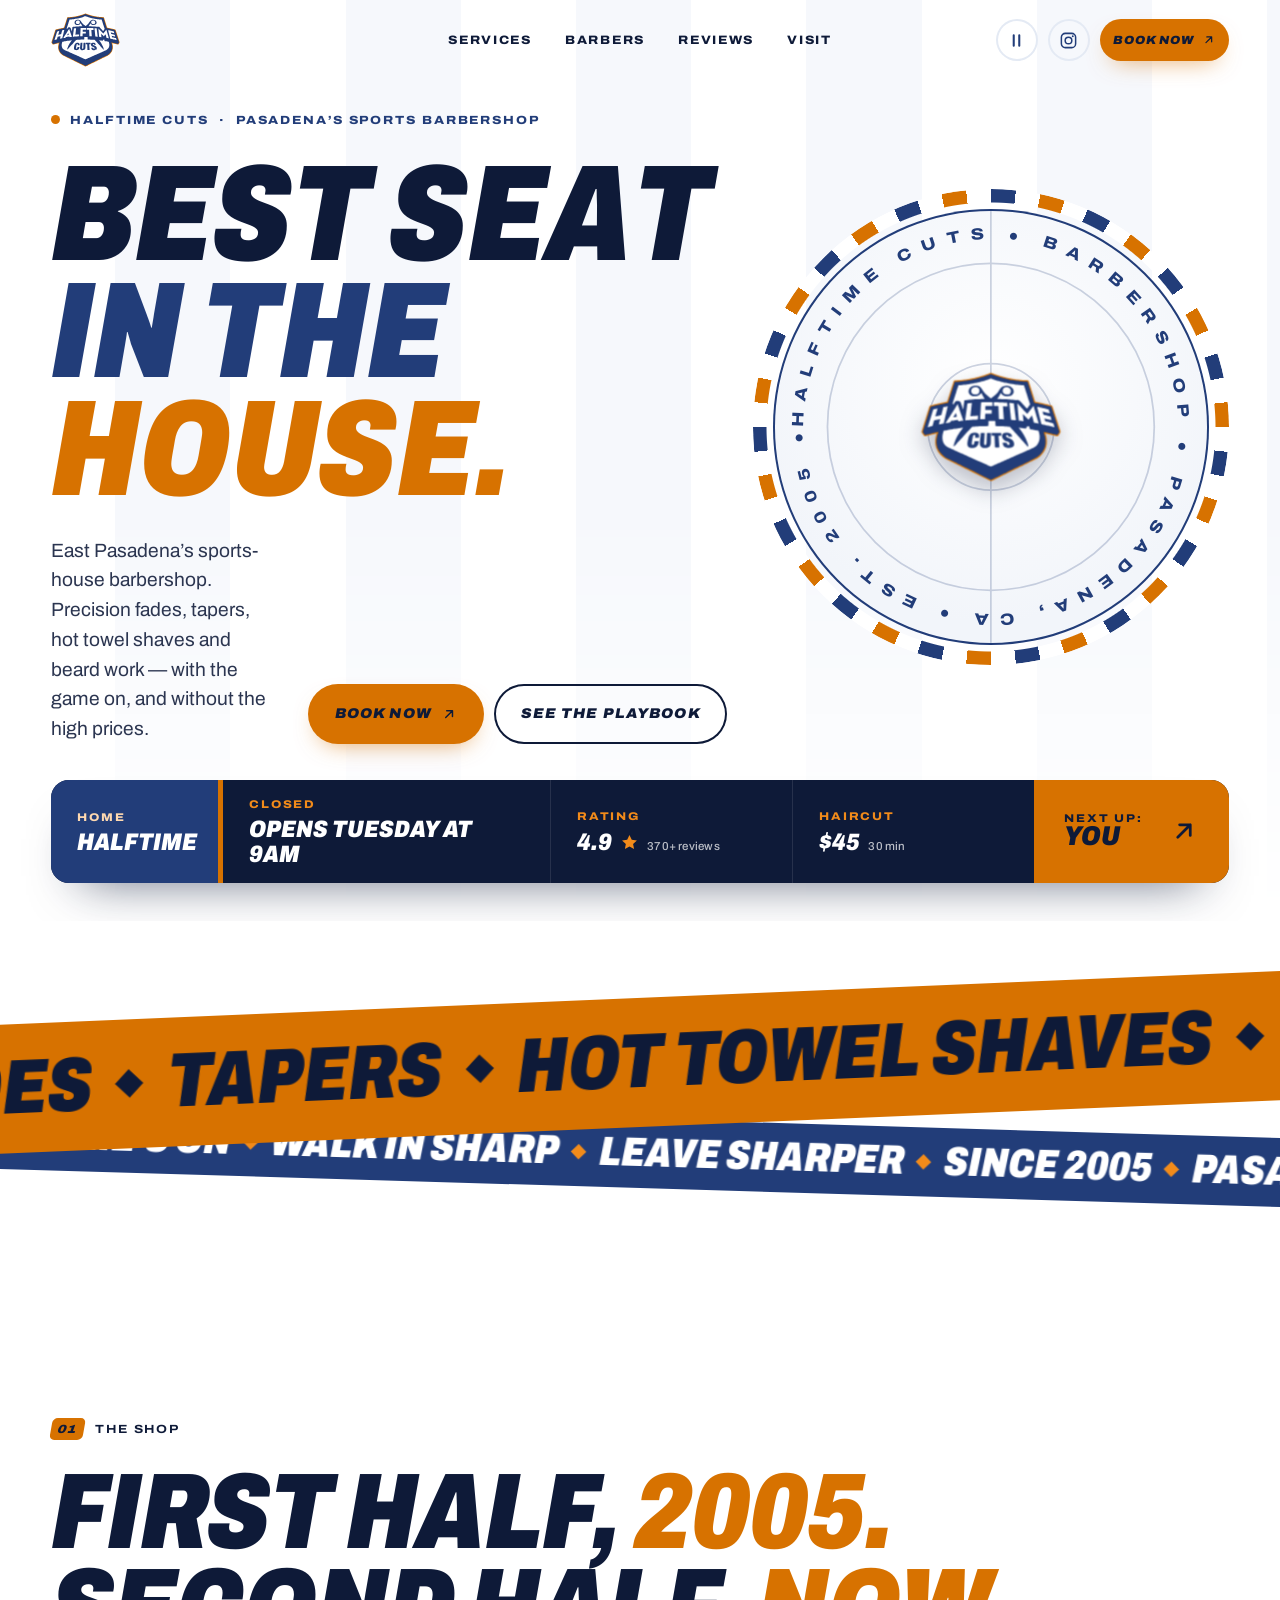
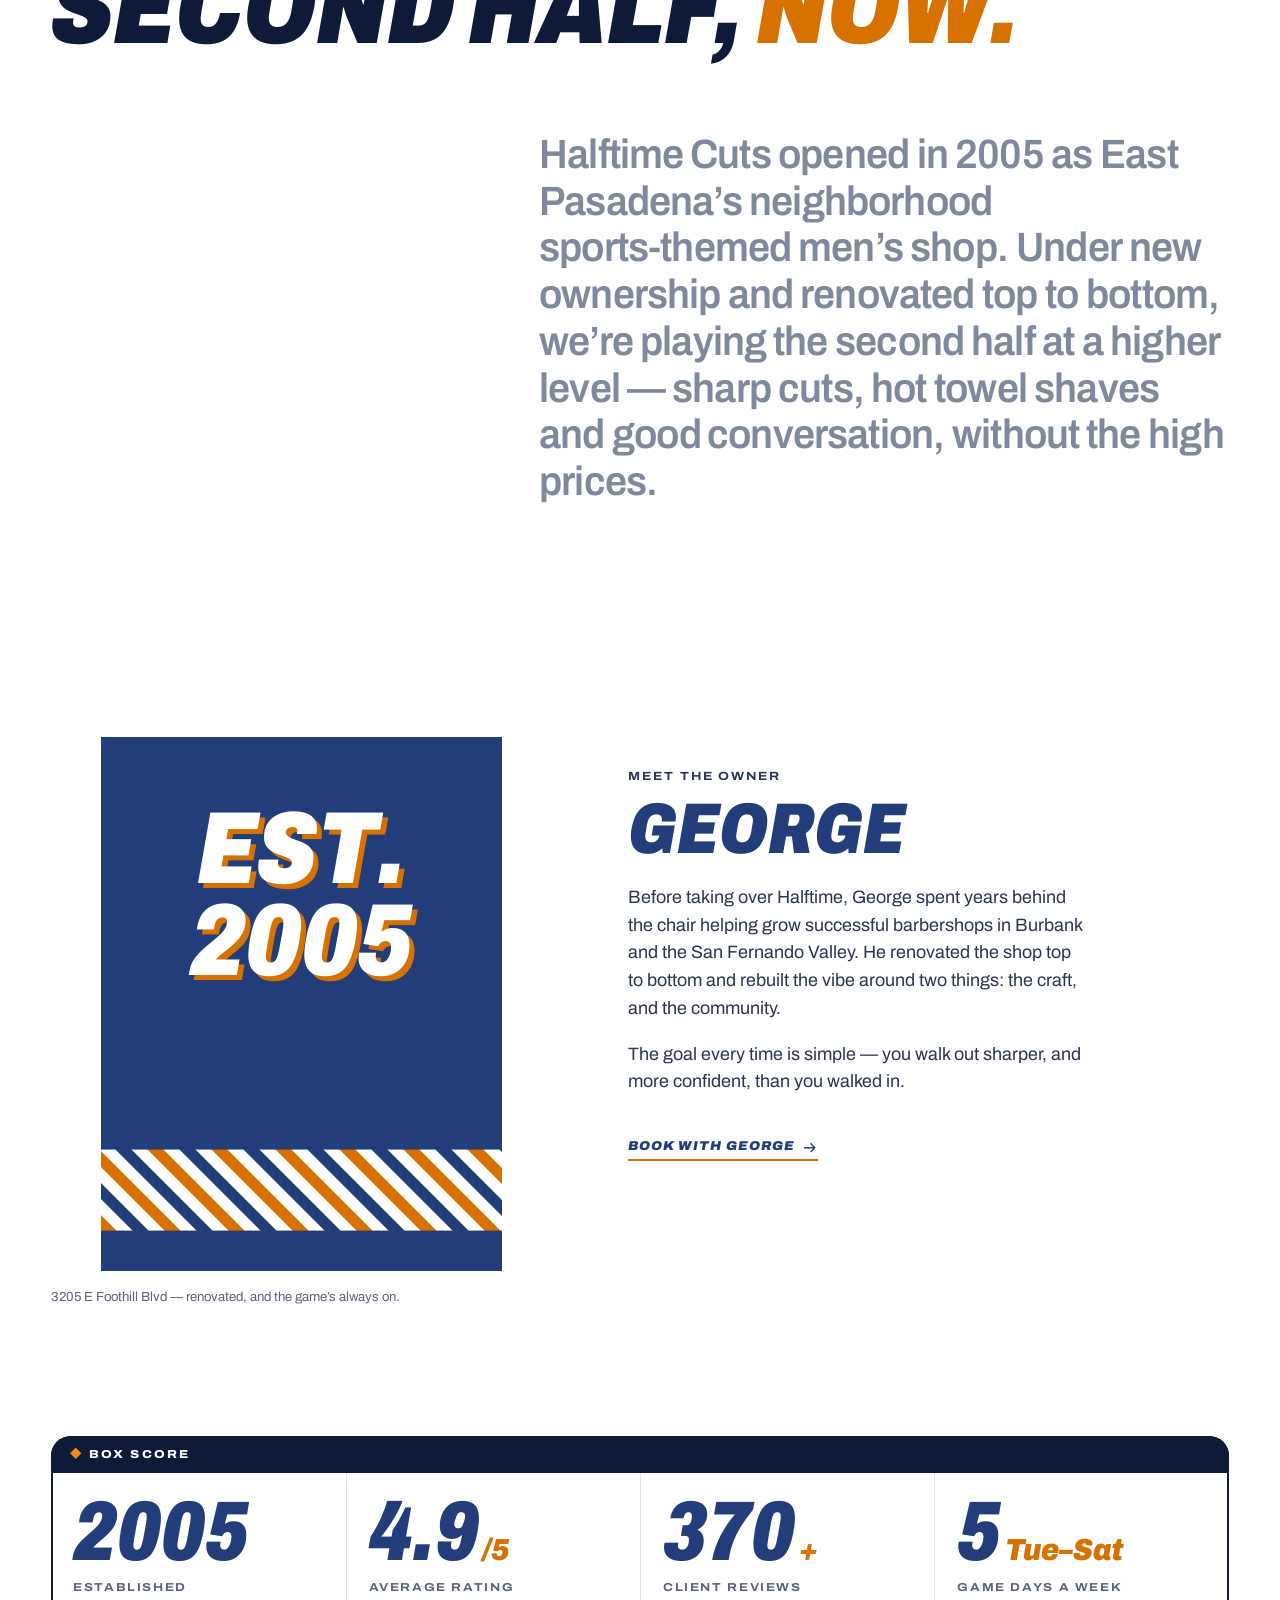
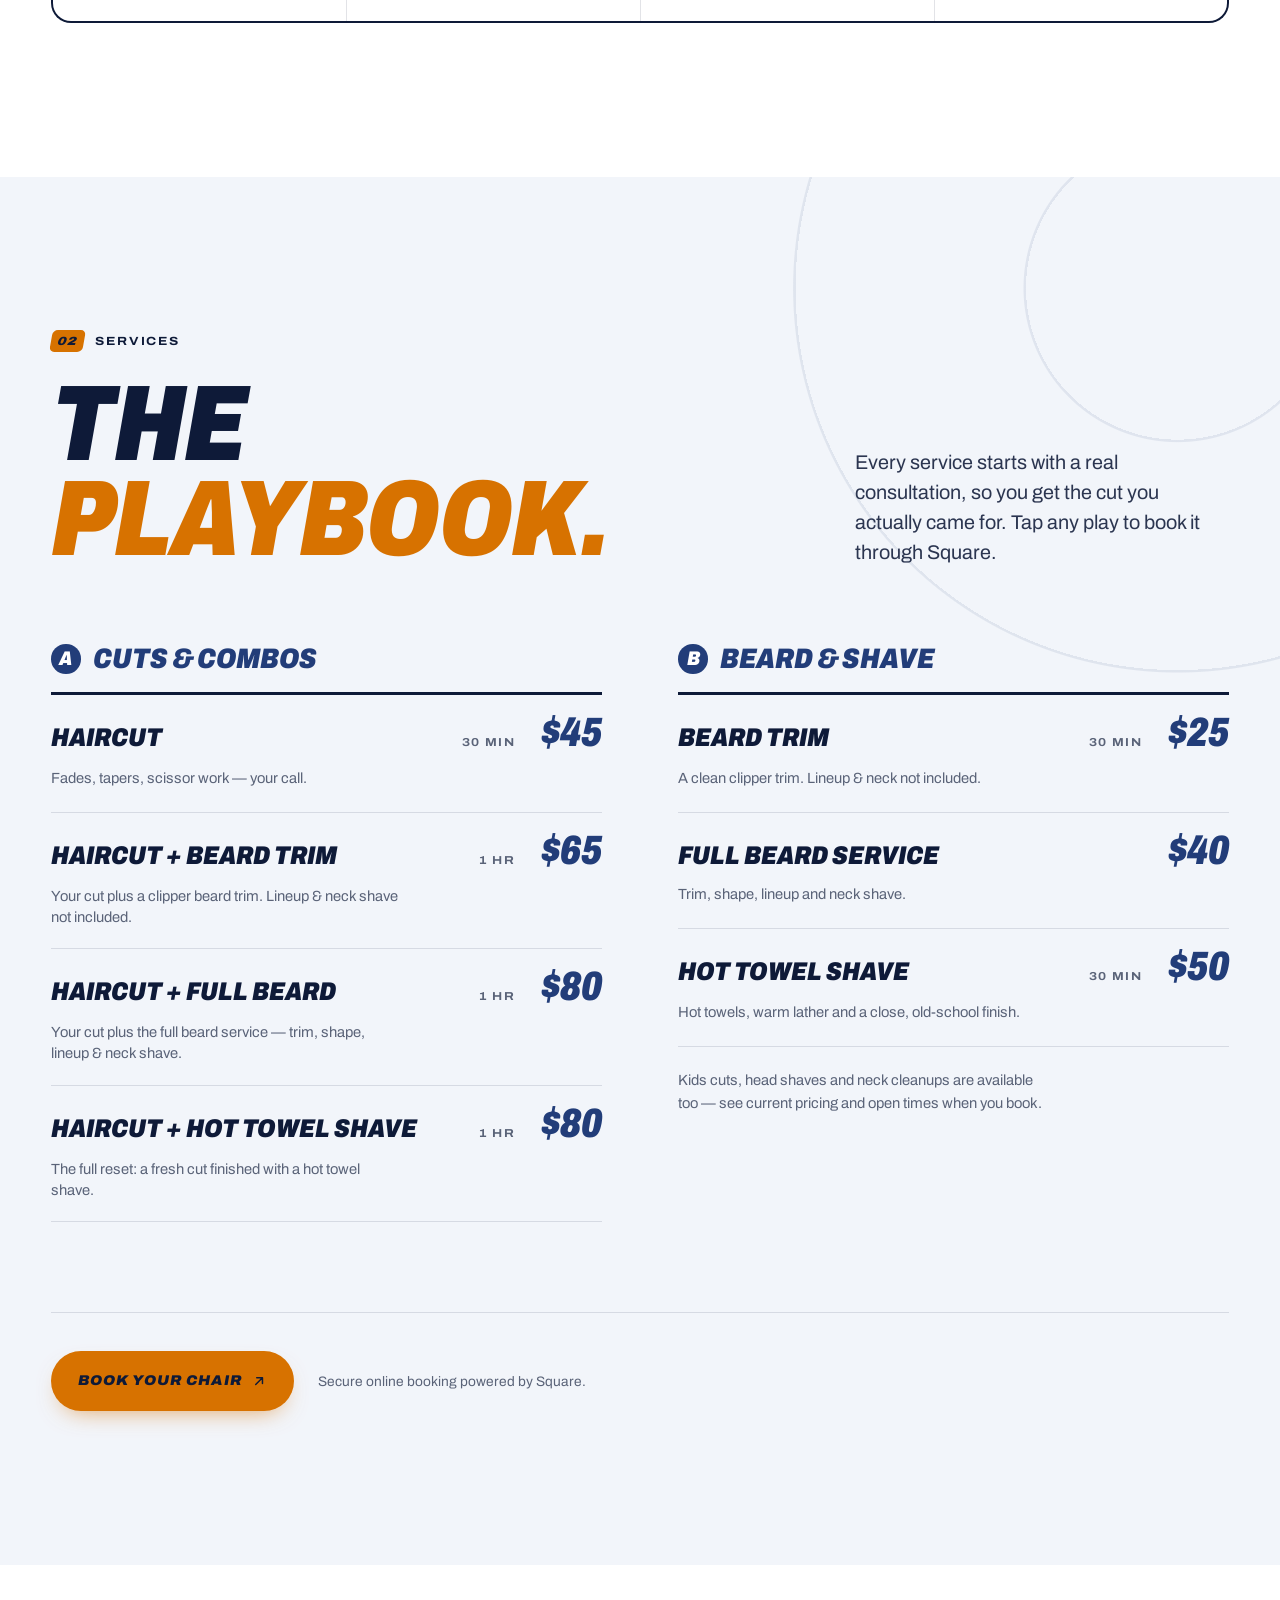
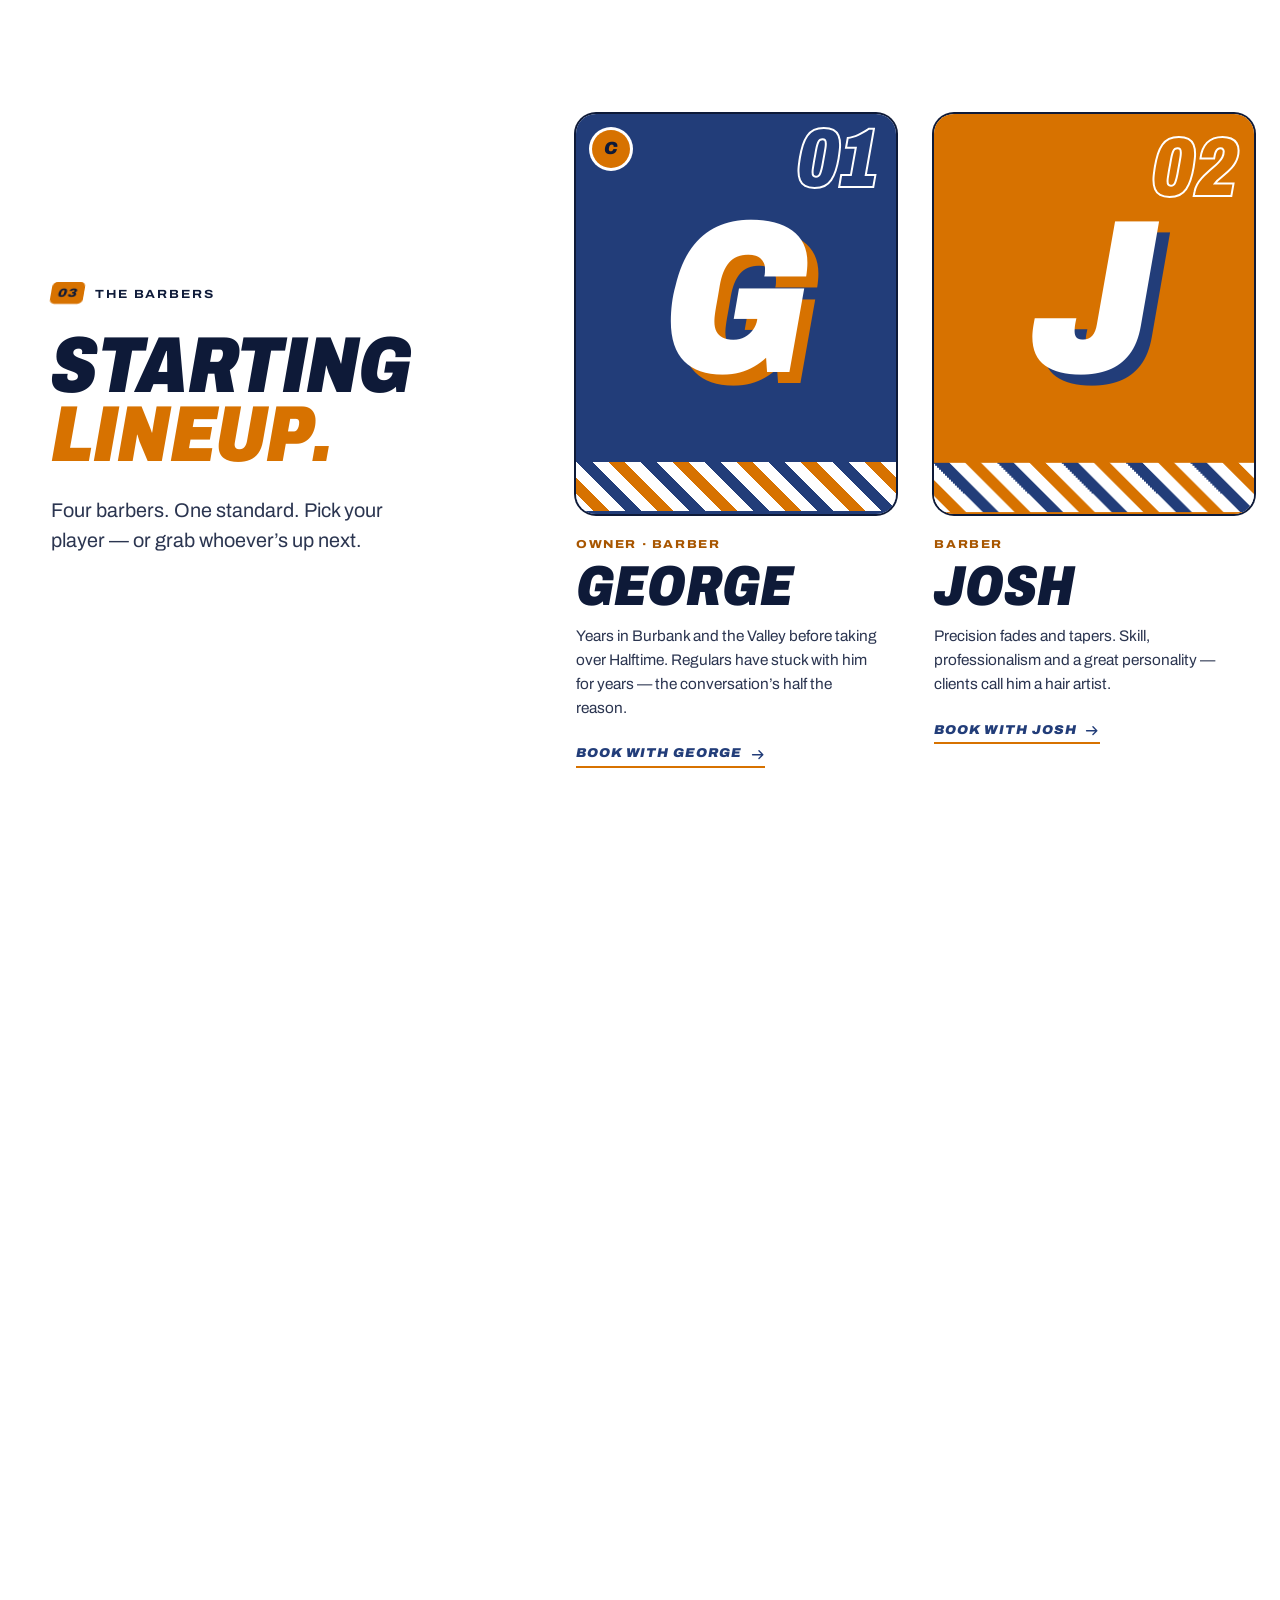
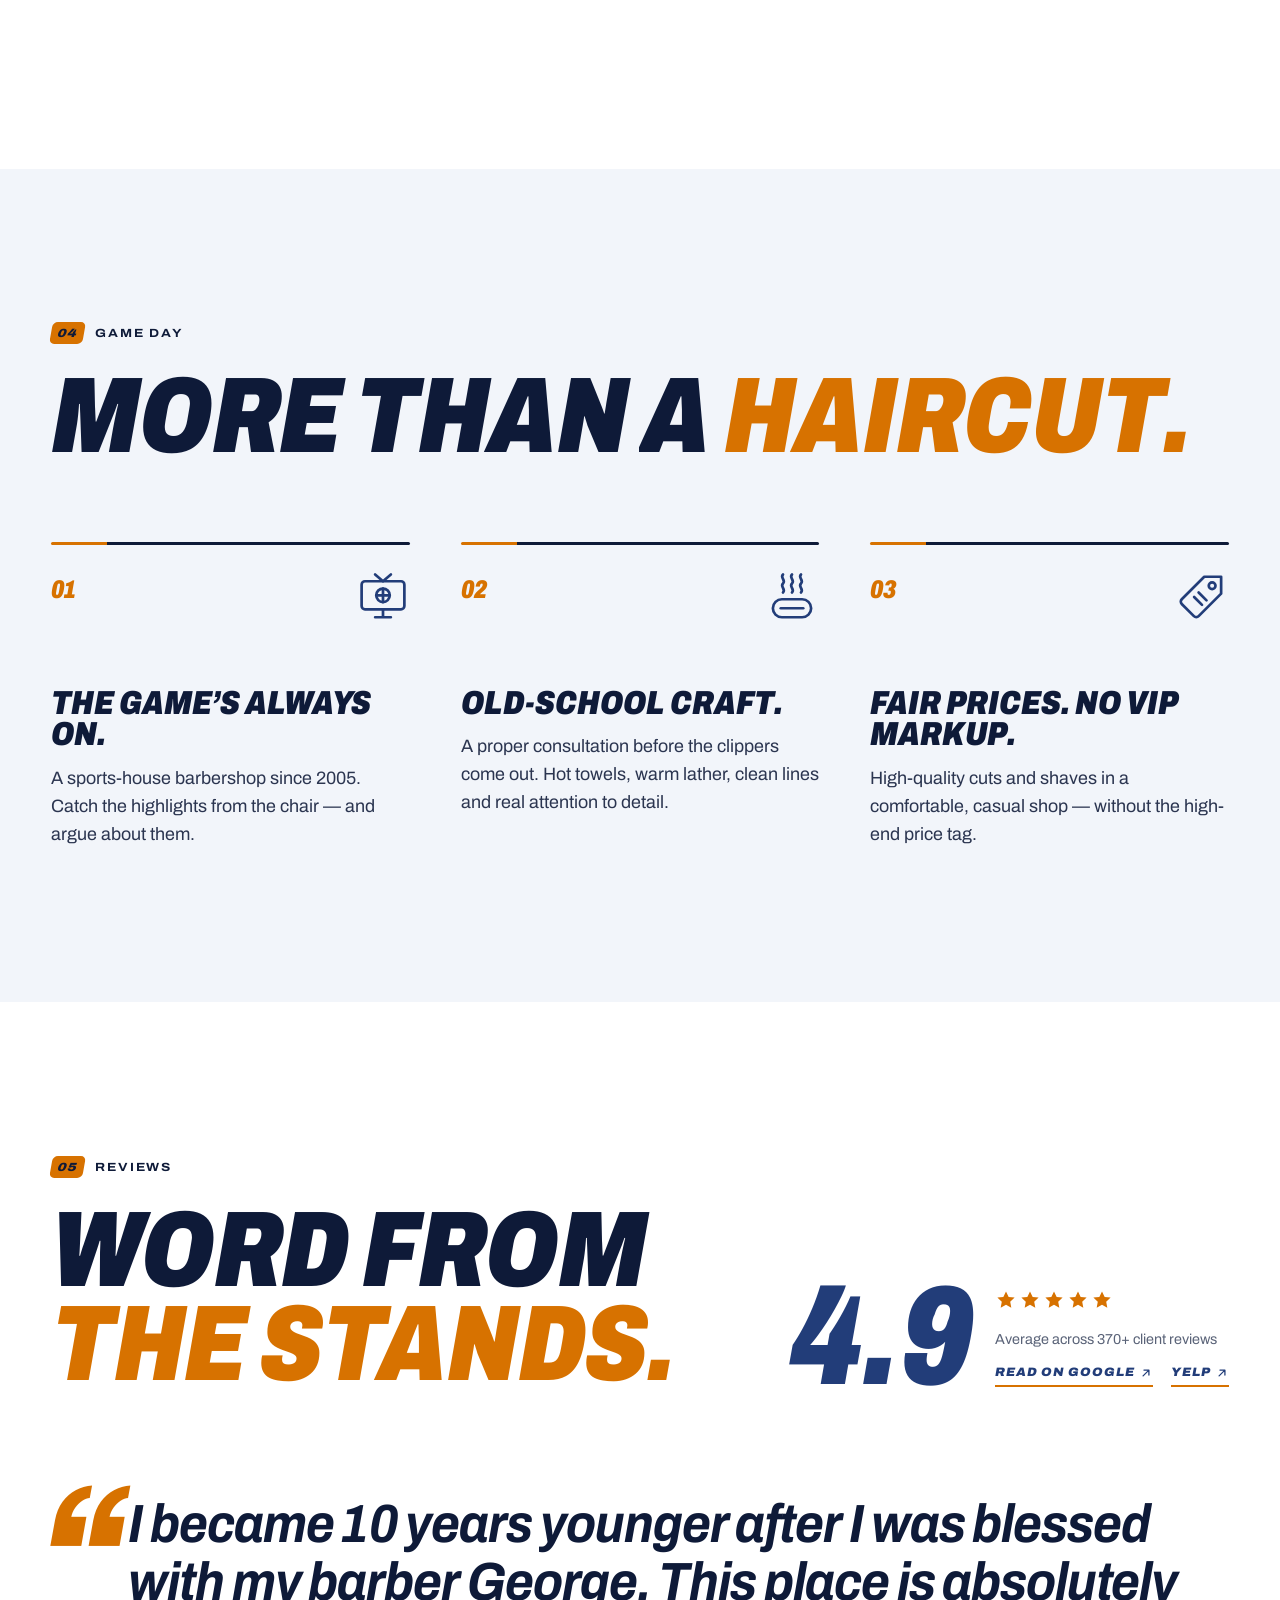
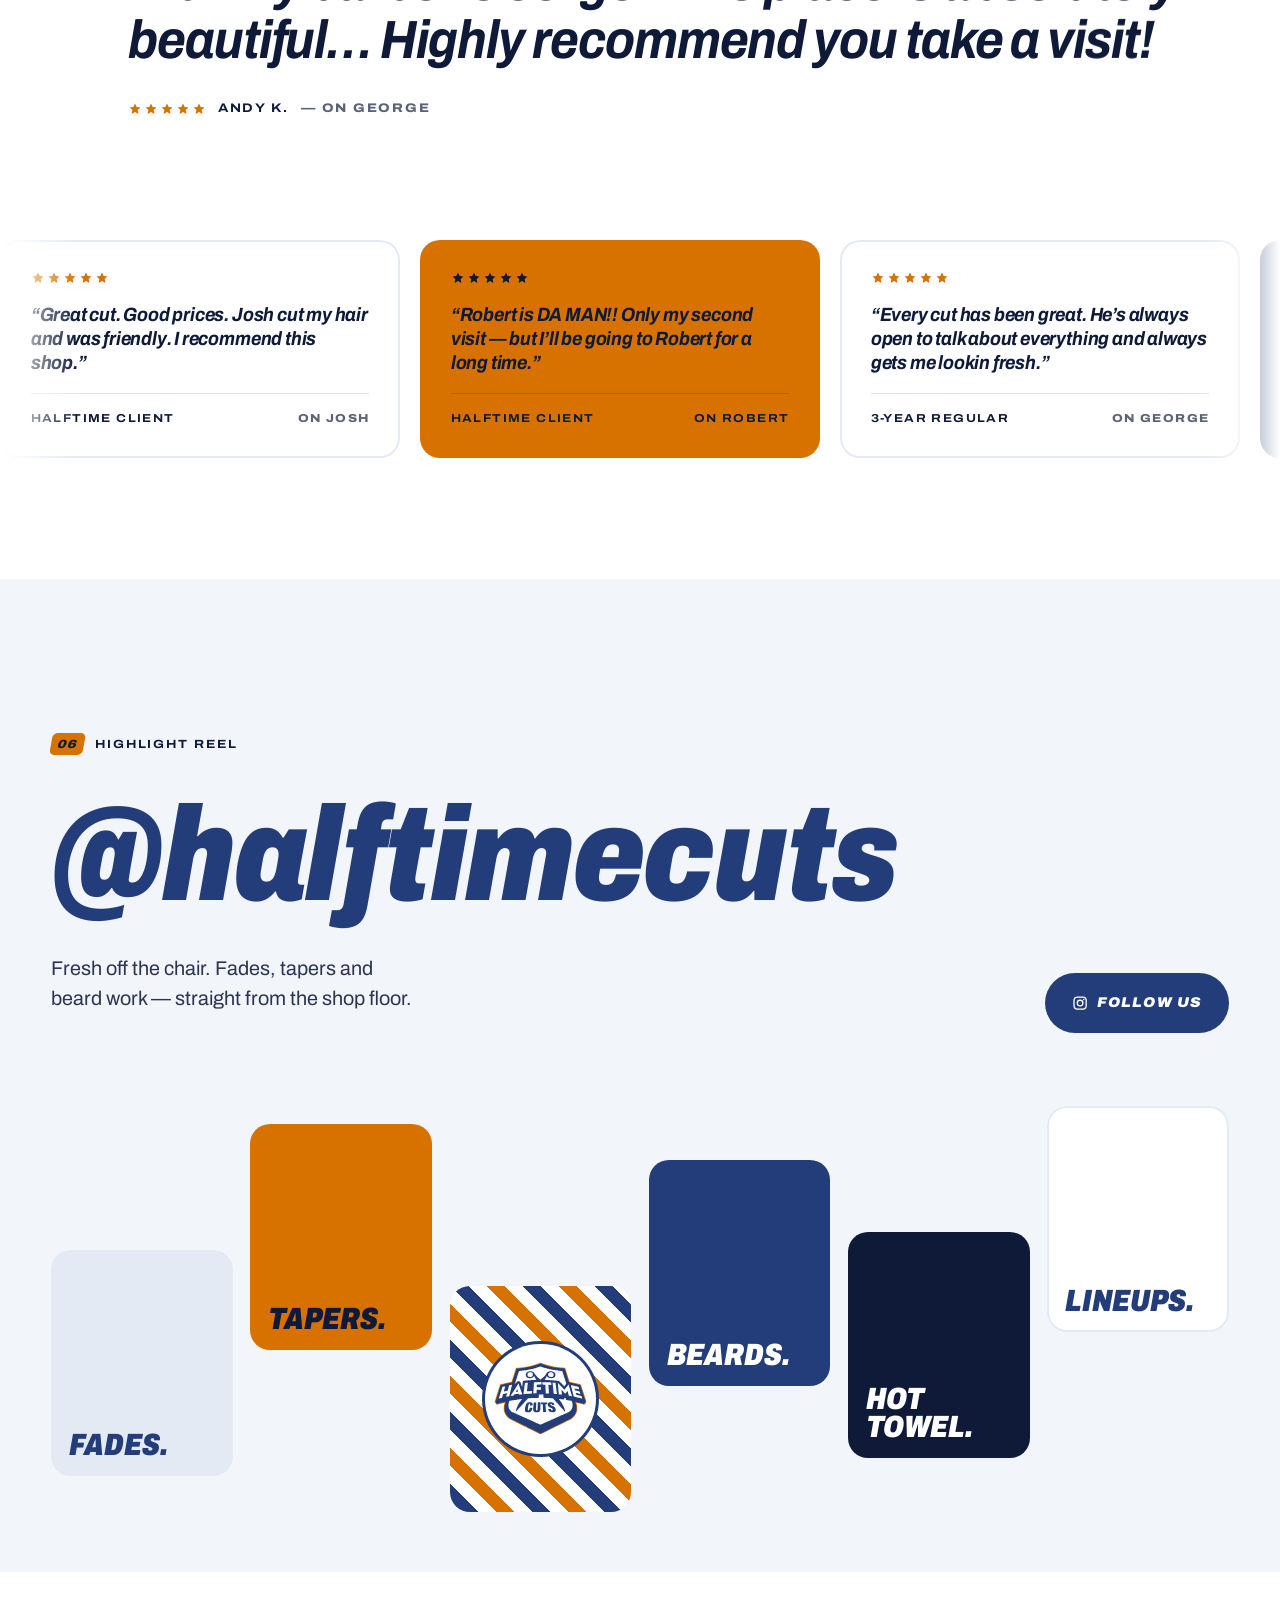
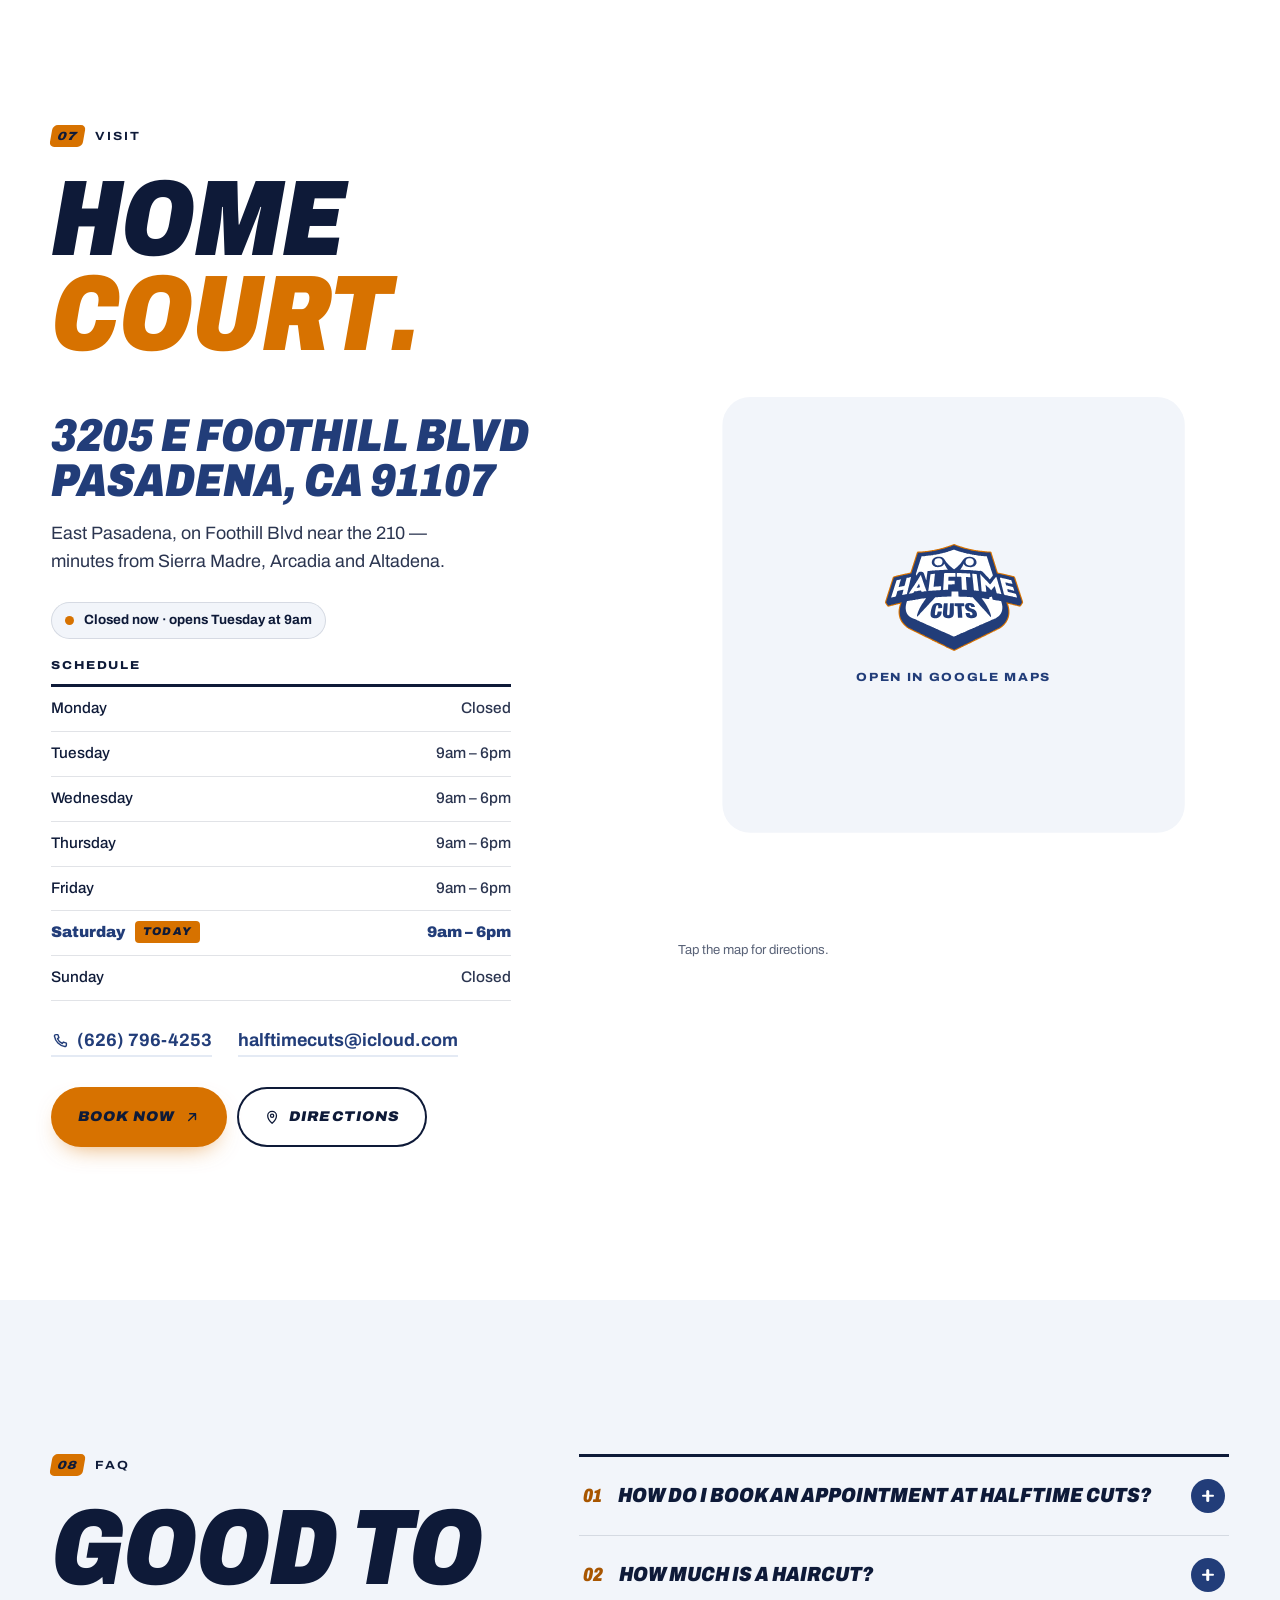
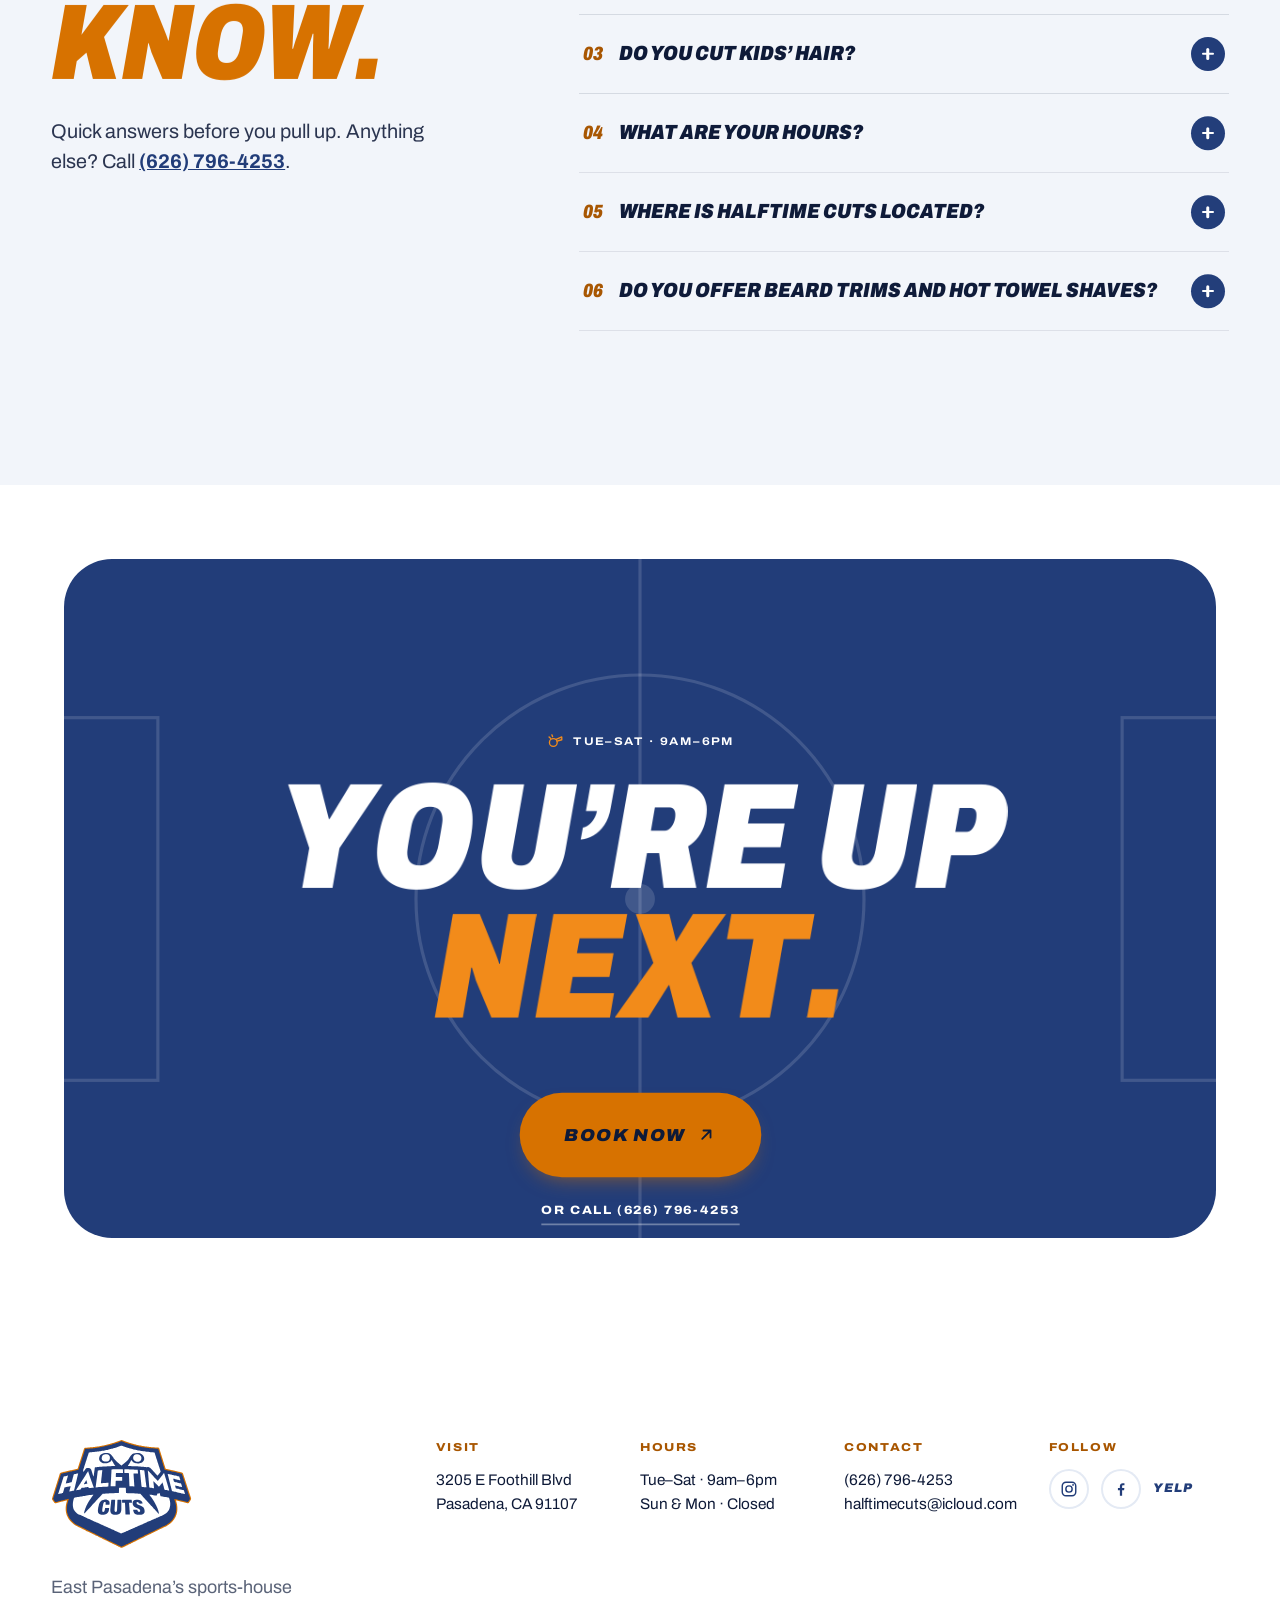
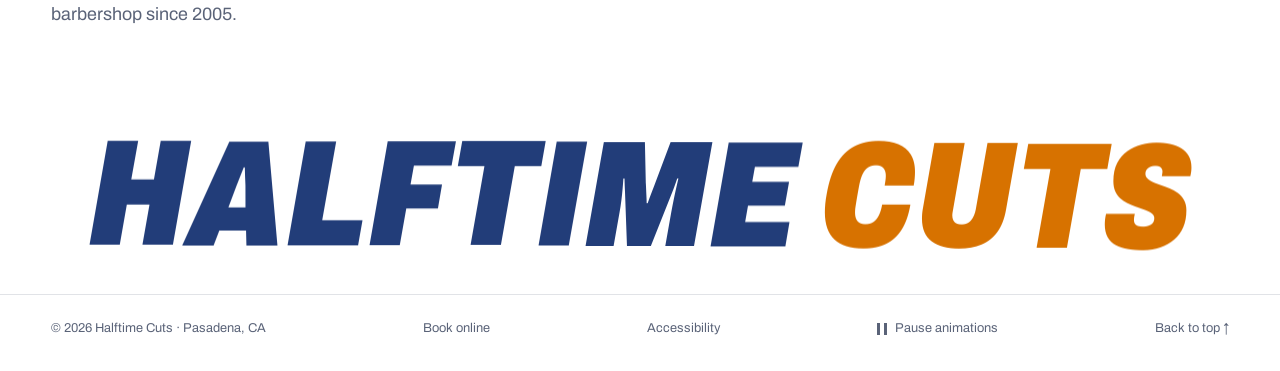
==== commit 8e6eed6b: "Clear WAVE alerts: distinct booking links, single Instagram link, real headings A WAVE AIM score of " ====
--- a/index.html
+++ b/index.html
@@ -189,7 +189,7 @@
   <header class="header" data-header>
     <div class="header__inner">
       <a class="brand" href="#top" aria-label="Halftime Cuts — back to top">
-        <img class="brand__logo" src="assets/img/logo.svg" alt="Halftime Cuts" width="616" height="482">
+        <img class="brand__logo" src="assets/img/logo.svg" alt="" width="616" height="482">
       </a>
 
       <nav class="nav" aria-label="Primary">
@@ -207,7 +207,7 @@
         <a class="icon-btn" href="https://www.instagram.com/halftimecuts/" target="_blank" rel="noopener" aria-label="Halftime Cuts on Instagram (opens in new tab)">
           <svg aria-hidden="true"><use href="#i-instagram"/></svg>
         </a>
-        <a class="btn btn--orange btn--sm" href="https://www.halftimecuts.com/s/appointments" target="_blank" rel="noopener" data-book data-magnetic>
+        <a class="btn btn--orange btn--sm" href="https://www.halftimecuts.com/s/appointments?ref=header" target="_blank" rel="noopener" data-book data-magnetic>
           <span>Book Now</span><svg aria-hidden="true"><use href="#i-arrow"/></svg>
         <span class="visually-hidden"> (opens in new tab)</span></a>
         <button class="menu-toggle" type="button" aria-expanded="false" aria-controls="mobile-menu" data-menu-toggle>
@@ -226,7 +226,7 @@
       <a href="#visit" data-menu-link><span>04</span>Visit</a>
     </nav>
     <div class="mobile-menu__foot">
-      <a class="btn btn--orange btn--block btn--lg" href="https://www.halftimecuts.com/s/appointments" target="_blank" rel="noopener" data-book>
+      <a class="btn btn--orange btn--block btn--lg" href="https://www.halftimecuts.com/s/appointments?ref=menu" target="_blank" rel="noopener" data-book>
         <span>Book Now</span><svg aria-hidden="true"><use href="#i-arrow"/></svg>
       <span class="visually-hidden"> (opens in new tab)</span></a>
       <div class="mobile-menu__meta">
@@ -247,14 +247,14 @@
           <h1 class="eyebrow" id="hero-title">Halftime Cuts <span aria-hidden="true">·</span> Pasadena’s sports barbershop</h1>
         </div>
 
-        <p class="hero__title">
+        <div class="hero__title">
           <span class="visually-hidden">Best seat in the house.</span>
           <span class="hero__lines" aria-hidden="true">
             <span class="hero__line hero__line--1"><span class="w"><span class="c" style="--i:0">B</span><span class="c" style="--i:1">e</span><span class="c" style="--i:2">s</span><span class="c" style="--i:3">t</span></span> <span class="w"><span class="c" style="--i:4">s</span><span class="c" style="--i:5">e</span><span class="c" style="--i:6">a</span><span class="c" style="--i:7">t</span></span></span>
             <span class="hero__line hero__line--2"><span class="w"><span class="c" style="--i:8">i</span><span class="c" style="--i:9">n</span></span> <span class="w"><span class="c" style="--i:10">t</span><span class="c" style="--i:11">h</span><span class="c" style="--i:12">e</span></span></span>
             <span class="hero__line hero__line--3"><span class="w"><span class="c" style="--i:13">h</span><span class="c" style="--i:14">o</span><span class="c" style="--i:15">u</span><span class="c" style="--i:16">s</span><span class="c" style="--i:17">e</span><span class="c" style="--i:18">.</span></span></span>
           </span>
-        </p>
+        </div>
 
         <div class="hero__art" data-hero-art>
           <div class="court">
@@ -271,7 +271,7 @@
               </svg>
             </div>
             <div class="court__logo" data-tilt>
-              <img src="assets/img/logo.svg" alt="Halftime Cuts logo" width="616" height="482" fetchpriority="high">
+              <img src="assets/img/logo.svg" alt="Halftime Cuts shield with scissors" width="616" height="482" fetchpriority="high">
             </div>
           </div>
         </div>
@@ -279,7 +279,7 @@
         <div class="hero__foot">
           <p class="hero__lede" data-hero-fade style="--d:.35s">East Pasadena’s sports-house barbershop. Precision fades, tapers, hot towel shaves and beard work — with the game on, and without the high prices.</p>
           <div class="hero__ctas" data-hero-fade style="--d:.45s">
-            <a class="btn btn--orange btn--lg" href="https://www.halftimecuts.com/s/appointments" target="_blank" rel="noopener" data-book data-magnetic>
+            <a class="btn btn--orange btn--lg" href="https://www.halftimecuts.com/s/appointments?ref=hero" target="_blank" rel="noopener" data-book data-magnetic>
               <span>Book Now</span><svg aria-hidden="true"><use href="#i-arrow"/></svg>
             <span class="visually-hidden"> (opens in new tab)</span></a>
             <a class="btn btn--ghost btn--lg" href="#menu"><span>See the playbook</span></a>
@@ -304,7 +304,7 @@
             <span class="scorebug__label">Haircut</span>
             <span class="scorebug__value">$45 <small>30 min</small></span>
           </a>
-          <a class="scorebug__cta" href="https://www.halftimecuts.com/s/appointments" target="_blank" rel="noopener" data-book>
+          <a class="scorebug__cta" href="https://www.halftimecuts.com/s/appointments?ref=scoreboard" target="_blank" rel="noopener" data-book>
             <span><small>Next up:</small> You<span class="visually-hidden"> — book an appointment (opens in new tab)</span></span><svg aria-hidden="true"><use href="#i-arrow"/></svg>
           </a>
         </div>
@@ -349,7 +349,7 @@
             <h3 class="h3" data-split="chars">George</h3>
             <p data-reveal>Before taking over Halftime, George spent years behind the chair helping grow successful barbershops in Burbank and the San Fernando Valley. He renovated the shop top to bottom and rebuilt the vibe around two things: the craft, and the community.</p>
             <p data-reveal>The goal every time is simple — you walk out sharper, and more confident, than you walked in.</p>
-            <a class="link-arrow" href="https://www.halftimecuts.com/s/appointments" target="_blank" rel="noopener" data-book data-reveal>
+            <a class="link-arrow" href="https://www.halftimecuts.com/s/appointments?barber=george&amp;ref=owner" target="_blank" rel="noopener" data-book data-reveal>
               <span>Book with George</span><svg aria-hidden="true"><use href="#i-arrow-right"/></svg>
             <span class="visually-hidden"> (opens in new tab)</span></a>
           </div>
@@ -384,7 +384,7 @@
             <h3 class="menu__group-title" data-reveal><span>A</span>Cuts &amp; combos</h3>
             <ul class="menu__list">
               <li data-reveal>
-                <a class="svc" data-cursor="Book" href="https://www.halftimecuts.com/s/appointments" target="_blank" rel="noopener" data-book>
+                <a class="svc" data-cursor="Book" href="https://www.halftimecuts.com/s/appointments?service=haircut" target="_blank" rel="noopener" data-book>
                   <span class="svc__name"><span class="visually-hidden">Book </span>Haircut</span>
                   <span class="svc__desc">Fades, tapers, scissor work — your call.</span>
                   <span class="svc__time">30 min</span>
@@ -393,7 +393,7 @@
                 <span class="visually-hidden"> (opens in new tab)</span></a>
               </li>
               <li data-reveal>
-                <a class="svc" data-cursor="Book" href="https://www.halftimecuts.com/s/appointments" target="_blank" rel="noopener" data-book>
+                <a class="svc" data-cursor="Book" href="https://www.halftimecuts.com/s/appointments?service=haircut-beard-trim" target="_blank" rel="noopener" data-book>
                   <span class="svc__name"><span class="visually-hidden">Book </span>Haircut + Beard Trim</span>
                   <span class="svc__desc">Your cut plus a clipper beard trim. Lineup &amp; neck shave not included.</span>
                   <span class="svc__time">1 hr</span>
@@ -402,7 +402,7 @@
                 <span class="visually-hidden"> (opens in new tab)</span></a>
               </li>
               <li data-reveal>
-                <a class="svc" data-cursor="Book" href="https://www.halftimecuts.com/s/appointments" target="_blank" rel="noopener" data-book>
+                <a class="svc" data-cursor="Book" href="https://www.halftimecuts.com/s/appointments?service=haircut-full-beard" target="_blank" rel="noopener" data-book>
                   <span class="svc__name"><span class="visually-hidden">Book </span>Haircut + Full Beard</span>
                   <span class="svc__desc">Your cut plus the full beard service — trim, shape, lineup &amp; neck shave.</span>
                   <span class="svc__time">1 hr</span>
@@ -411,7 +411,7 @@
                 <span class="visually-hidden"> (opens in new tab)</span></a>
               </li>
               <li data-reveal>
-                <a class="svc" data-cursor="Book" href="https://www.halftimecuts.com/s/appointments" target="_blank" rel="noopener" data-book>
+                <a class="svc" data-cursor="Book" href="https://www.halftimecuts.com/s/appointments?service=haircut-hot-towel-shave" target="_blank" rel="noopener" data-book>
                   <span class="svc__name"><span class="visually-hidden">Book </span>Haircut + Hot Towel Shave</span>
                   <span class="svc__desc">The full reset: a fresh cut finished with a hot towel shave.</span>
                   <span class="svc__time">1 hr</span>
@@ -426,7 +426,7 @@
             <h3 class="menu__group-title" data-reveal><span>B</span>Beard &amp; shave</h3>
             <ul class="menu__list">
               <li data-reveal>
-                <a class="svc" data-cursor="Book" href="https://www.halftimecuts.com/s/appointments" target="_blank" rel="noopener" data-book>
+                <a class="svc" data-cursor="Book" href="https://www.halftimecuts.com/s/appointments?service=beard-trim" target="_blank" rel="noopener" data-book>
                   <span class="svc__name"><span class="visually-hidden">Book </span>Beard Trim</span>
                   <span class="svc__desc">A clean clipper trim. Lineup &amp; neck not included.</span>
                   <span class="svc__time">30 min</span>
@@ -435,7 +435,7 @@
                 <span class="visually-hidden"> (opens in new tab)</span></a>
               </li>
               <li data-reveal>
-                <a class="svc" data-cursor="Book" href="https://www.halftimecuts.com/s/appointments" target="_blank" rel="noopener" data-book>
+                <a class="svc" data-cursor="Book" href="https://www.halftimecuts.com/s/appointments?service=full-beard-service" target="_blank" rel="noopener" data-book>
                   <span class="svc__name"><span class="visually-hidden">Book </span>Full Beard Service</span>
                   <span class="svc__desc">Trim, shape, lineup and neck shave.</span>
                   <span class="svc__price">$40</span>
@@ -443,7 +443,7 @@
                 <span class="visually-hidden"> (opens in new tab)</span></a>
               </li>
               <li data-reveal>
-                <a class="svc" data-cursor="Book" href="https://www.halftimecuts.com/s/appointments" target="_blank" rel="noopener" data-book>
+                <a class="svc" data-cursor="Book" href="https://www.halftimecuts.com/s/appointments?service=hot-towel-shave" target="_blank" rel="noopener" data-book>
                   <span class="svc__name"><span class="visually-hidden">Book </span>Hot Towel Shave</span>
                   <span class="svc__desc">Hot towels, warm lather and a close, old-school finish.</span>
                   <span class="svc__time">30 min</span>
@@ -457,7 +457,7 @@
         </div>
 
         <div class="menu__cta" data-reveal>
-          <a class="btn btn--orange btn--lg" href="https://www.halftimecuts.com/s/appointments" target="_blank" rel="noopener" data-book data-magnetic>
+          <a class="btn btn--orange btn--lg" href="https://www.halftimecuts.com/s/appointments?ref=services" target="_blank" rel="noopener" data-book data-magnetic>
             <span>Book your chair</span><svg aria-hidden="true"><use href="#i-arrow"/></svg>
           <span class="visually-hidden"> (opens in new tab)</span></a>
           <p>Secure online booking powered by Square.</p>
@@ -490,7 +490,7 @@
                 <p class="player__role">Owner · Barber</p>
                 <h3 class="player__name">George</h3>
                 <p class="player__bio">Years in Burbank and the Valley before taking over Halftime. Regulars have stuck with him for years — the conversation’s half the reason.</p>
-                <a class="link-arrow" href="https://www.halftimecuts.com/s/appointments" target="_blank" rel="noopener" data-book><span>Book with George</span><svg aria-hidden="true"><use href="#i-arrow-right"/></svg><span class="visually-hidden"> (opens in new tab)</span></a>
+                <a class="link-arrow" href="https://www.halftimecuts.com/s/appointments?barber=george" target="_blank" rel="noopener" data-book><span>Book with George</span><svg aria-hidden="true"><use href="#i-arrow-right"/></svg><span class="visually-hidden"> (opens in new tab)</span></a>
               </div>
             </article>
 
@@ -506,7 +506,7 @@
                 <p class="player__role">Barber</p>
                 <h3 class="player__name">Josh</h3>
                 <p class="player__bio">Precision fades and tapers. Skill, professionalism and a great personality — clients call him a hair artist.</p>
-                <a class="link-arrow" href="https://www.halftimecuts.com/s/appointments" target="_blank" rel="noopener" data-book><span>Book with Josh</span><svg aria-hidden="true"><use href="#i-arrow-right"/></svg><span class="visually-hidden"> (opens in new tab)</span></a>
+                <a class="link-arrow" href="https://www.halftimecuts.com/s/appointments?barber=josh" target="_blank" rel="noopener" data-book><span>Book with Josh</span><svg aria-hidden="true"><use href="#i-arrow-right"/></svg><span class="visually-hidden"> (opens in new tab)</span></a>
               </div>
             </article>
 
@@ -522,7 +522,7 @@
                 <p class="player__role">Barber</p>
                 <h3 class="player__name">Robert</h3>
                 <p class="player__bio">Clean, consistent, reliable. One visit and clients are already planning to stick with Robert for the long haul.</p>
-                <a class="link-arrow" href="https://www.halftimecuts.com/s/appointments" target="_blank" rel="noopener" data-book><span>Book with Robert</span><svg aria-hidden="true"><use href="#i-arrow-right"/></svg><span class="visually-hidden"> (opens in new tab)</span></a>
+                <a class="link-arrow" href="https://www.halftimecuts.com/s/appointments?barber=robert" target="_blank" rel="noopener" data-book><span>Book with Robert</span><svg aria-hidden="true"><use href="#i-arrow-right"/></svg><span class="visually-hidden"> (opens in new tab)</span></a>
               </div>
             </article>
 
@@ -538,7 +538,7 @@
                 <p class="player__role">Barber · Stylist</p>
                 <h3 class="player__name">Stef</h3>
                 <p class="player__bio">Detail-obsessed with serious technique — and great at making kids feel comfortable in the chair.</p>
-                <a class="link-arrow" href="https://www.halftimecuts.com/s/appointments" target="_blank" rel="noopener" data-book><span>Book with Stef</span><svg aria-hidden="true"><use href="#i-arrow-right"/></svg><span class="visually-hidden"> (opens in new tab)</span></a>
+                <a class="link-arrow" href="https://www.halftimecuts.com/s/appointments?barber=stef" target="_blank" rel="noopener" data-book><span>Book with Stef</span><svg aria-hidden="true"><use href="#i-arrow-right"/></svg><span class="visually-hidden"> (opens in new tab)</span></a>
               </div>
             </article>
           </div>
@@ -585,7 +585,7 @@
             <h2 class="h2" id="reviews-title" data-split="words">Word from <em>the stands.</em></h2>
           </div>
           <div class="score" data-reveal>
-            <p class="score__num"><span data-count="4.9" data-decimals="1">4.9</span></p>
+            <div class="score__num"><span data-count="4.9" data-decimals="1">4.9</span></div>
             <div class="score__body">
               <span class="stars stars--lg" role="img" aria-label="Rated 4.9 out of 5"><svg><use href="#i-star"/></svg><svg><use href="#i-star"/></svg><svg><use href="#i-star"/></svg><svg><use href="#i-star"/></svg><svg><use href="#i-star"/></svg></span>
               <p class="score__meta">Average across 370+ client reviews</p>
@@ -640,43 +640,42 @@
       <div class="wrap gram__head">
         <p class="kicker" data-reveal><span>06</span>Highlight Reel</p>
         <h2 class="gram__title" id="gram-title">
-          <a href="https://www.instagram.com/halftimecuts/" target="_blank" rel="noopener"><span data-split="chars">@halftimecuts</span><span class="visually-hidden"> (opens in new tab)</span></a>
+          <span data-split="chars">@halftimecuts</span>
         </h2>
         <div class="gram__row">
           <p class="section-intro" data-reveal>Fresh off the chair. Fades, tapers and beard work — straight from the shop floor.</p>
           <div data-reveal>
             <a class="btn btn--blue btn--lg" href="https://www.instagram.com/halftimecuts/" target="_blank" rel="noopener" data-magnetic>
-              <svg aria-hidden="true"><use href="#i-instagram"/></svg><span>Follow us</span>
-            <span class="visually-hidden"> (opens in new tab)</span></a>
-          </div>
-        </div>
-      </div>
-
-      <div class="gram__grid">
-        <a data-cursor="View" class="tile tile--ice" href="https://www.instagram.com/halftimecuts/" target="_blank" rel="noopener" data-speed="-6" aria-label="Fades on Instagram (opens in new tab)">
+              <svg aria-hidden="true"><use href="#i-instagram"/></svg><span>Follow us<span class="visually-hidden"> on Instagram (opens in new tab)</span></span></a>
+          </div>
+        </div>
+      </div>
+
+      <div class="gram__grid" data-href="https://www.instagram.com/halftimecuts/" data-cursor="View" aria-hidden="true">
+        <div class="tile tile--ice" data-speed="-6">
           <span class="tile__fallback"><em>Fades.</em></span>
           <img src="assets/img/ig-1.jpg" alt="" loading="lazy" decoding="async" onerror="this.remove()">
-        </a>
-        <a data-cursor="View" class="tile tile--orange" href="https://www.instagram.com/halftimecuts/" target="_blank" rel="noopener" data-speed="8" aria-label="Tapers on Instagram (opens in new tab)">
+        </div>
+        <div class="tile tile--orange" data-speed="8">
           <span class="tile__fallback"><em>Tapers.</em></span>
           <img src="assets/img/ig-2.jpg" alt="" loading="lazy" decoding="async" onerror="this.remove()">
-        </a>
-        <a data-cursor="View" class="tile tile--pole" href="https://www.instagram.com/halftimecuts/" target="_blank" rel="noopener" data-speed="-10" aria-label="Halftime Cuts on Instagram (opens in new tab)">
+        </div>
+        <div class="tile tile--pole" data-speed="-10">
           <span class="tile__fallback tile__fallback--logo"><img src="assets/img/logo.svg" alt="" width="616" height="482" loading="lazy"></span>
           <img src="assets/img/ig-3.jpg" alt="" loading="lazy" decoding="async" onerror="this.remove()">
-        </a>
-        <a data-cursor="View" class="tile tile--blue" href="https://www.instagram.com/halftimecuts/" target="_blank" rel="noopener" data-speed="4" aria-label="Beards on Instagram (opens in new tab)">
+        </div>
+        <div class="tile tile--blue" data-speed="4">
           <span class="tile__fallback"><em>Beards.</em></span>
           <img src="assets/img/ig-4.jpg" alt="" loading="lazy" decoding="async" onerror="this.remove()">
-        </a>
-        <a data-cursor="View" class="tile tile--navy" href="https://www.instagram.com/halftimecuts/" target="_blank" rel="noopener" data-speed="-4" aria-label="Hot towel shaves on Instagram (opens in new tab)">
+        </div>
+        <div class="tile tile--navy" data-speed="-4">
           <span class="tile__fallback"><em>Hot towel.</em></span>
           <img src="assets/img/ig-5.jpg" alt="" loading="lazy" decoding="async" onerror="this.remove()">
-        </a>
-        <a data-cursor="View" class="tile tile--white" href="https://www.instagram.com/halftimecuts/" target="_blank" rel="noopener" data-speed="10" aria-label="Lineups on Instagram (opens in new tab)">
+        </div>
+        <div class="tile tile--white" data-speed="10">
           <span class="tile__fallback"><em>Lineups.</em></span>
           <img src="assets/img/ig-6.jpg" alt="" loading="lazy" decoding="async" onerror="this.remove()">
-        </a>
+        </div>
       </div>
     </section>
 
@@ -716,7 +715,7 @@
           </div>
 
           <div class="visit__ctas" data-reveal>
-            <a class="btn btn--orange btn--lg" href="https://www.halftimecuts.com/s/appointments" target="_blank" rel="noopener" data-book data-magnetic>
+            <a class="btn btn--orange btn--lg" href="https://www.halftimecuts.com/s/appointments?ref=visit" target="_blank" rel="noopener" data-book data-magnetic>
               <span>Book Now</span><svg aria-hidden="true"><use href="#i-arrow"/></svg>
             <span class="visually-hidden"> (opens in new tab)</span></a>
             <a class="btn btn--ghost btn--lg" href="https://www.google.com/maps/dir/?api=1&amp;destination=Halftime+Cuts+3205+E+Foothill+Blvd+Pasadena+CA+91107" target="_blank" rel="noopener">
@@ -733,7 +732,7 @@
             <span class="visually-hidden"> (opens in new tab)</span></a>
             <iframe title="Map showing Halftime Cuts at 3205 E Foothill Blvd, Pasadena" src="https://www.google.com/maps?q=Halftime+Cuts,+3205+E+Foothill+Blvd,+Pasadena,+CA+91107&amp;output=embed" loading="lazy" referrerpolicy="no-referrer-when-downgrade"></iframe>
           </div>
-          <p class="visit__map-note">Tap the map for directions, or call <a href="tel:+16267964253">(626) 796-4253</a>.</p>
+          <p class="visit__map-note">Tap the map for directions.</p>
         </div>
       </div>
     </section>
@@ -790,7 +789,7 @@
         <div class="cta__content">
           <p class="kicker kicker--light"><svg aria-hidden="true"><use href="#i-whistle"/></svg>Tue–Sat · 9am–6pm</p>
           <h2 class="cta__title" id="cta-title"><span data-split="chars">You’re up</span> <em data-split="chars">next.</em></h2>
-          <a class="btn btn--orange btn--xl" href="https://www.halftimecuts.com/s/appointments" target="_blank" rel="noopener" data-book data-magnetic>
+          <a class="btn btn--orange btn--xl" href="https://www.halftimecuts.com/s/appointments?ref=cta" target="_blank" rel="noopener" data-book data-magnetic>
             <span>Book Now</span><svg aria-hidden="true"><use href="#i-arrow"/></svg>
           <span class="visually-hidden"> (opens in new tab)</span></a>
           <a class="cta__phone" href="tel:+16267964253">or call (626) 796-4253</a>
@@ -804,7 +803,7 @@
     <div class="wrap footer__grid">
       <div class="footer__brand">
         <a class="brand brand--lg" href="#top" aria-label="Halftime Cuts — back to top">
-          <img class="brand__logo" src="assets/img/logo.svg" alt="Halftime Cuts" width="616" height="482" loading="lazy">
+          <img class="brand__logo" src="assets/img/logo.svg" alt="" width="616" height="482" loading="lazy">
         </a>
         <p>East Pasadena’s sports-house barbershop since 2005.</p>
       </div>
@@ -830,11 +829,11 @@
       </div>
     </div>
 
-    <p class="footer__word" aria-hidden="true"><span data-fit-inner>Halftime <em>Cuts</em></span></p>
+    <div class="footer__word" aria-hidden="true"><span data-fit-inner>Halftime <em>Cuts</em></span></div>
 
     <div class="wrap footer__legal">
       <p>© <span data-year>2026</span> Halftime Cuts · Pasadena, CA</p>
-      <a href="https://www.halftimecuts.com/s/appointments" target="_blank" rel="noopener" data-book>Book online<span class="visually-hidden"> (opens in new tab)</span></a>
+      <a href="https://www.halftimecuts.com/s/appointments?ref=footer" target="_blank" rel="noopener" data-book>Book online<span class="visually-hidden"> (opens in new tab)</span></a>
       <a href="accessibility.html">Accessibility</a>
       <button class="text-btn" type="button" aria-pressed="false" data-motion-toggle><span class="text-btn__icon" aria-hidden="true"></span>Pause animations</button>
       <a href="#top">Back to top <span aria-hidden="true">↑</span></a>
@@ -844,7 +843,7 @@
   <!-- Mobile: booking is always one thumb away. -->
   <aside class="book-bar" data-book-bar aria-label="Quick booking">
     <a class="book-bar__call" href="tel:+16267964253" aria-label="Call Halftime Cuts"><svg aria-hidden="true"><use href="#i-phone"/></svg></a>
-    <a class="btn btn--orange book-bar__btn" href="https://www.halftimecuts.com/s/appointments" target="_blank" rel="noopener" data-book>
+    <a class="btn btn--orange book-bar__btn" href="https://www.halftimecuts.com/s/appointments?ref=mobile-bar" target="_blank" rel="noopener" data-book>
       <span>Book Now</span><svg aria-hidden="true"><use href="#i-arrow"/></svg>
     <span class="visually-hidden"> (opens in new tab)</span></a>
   </aside>
--- a/assets/css/styles.css
+++ b/assets/css/styles.css
@@ -540,6 +540,7 @@
   border: 0;
   border-radius: 50%;
   background: var(--blue);
+  color: var(--white);
   cursor: pointer;
 }
 .menu-toggle__bar {
@@ -846,7 +847,7 @@
 .scorebug a:focus-visible { outline-offset: -5px; border-radius: 12px; }
 .scorebug__cta:focus-visible { outline-color: var(--navy) !important; }
 .scorebug__label {
-  font-size: 0.64rem;
+  font-size: 0.7rem;
   font-weight: 800;
   font-stretch: 115%;
   letter-spacing: 0.16em;
@@ -916,7 +917,7 @@
   text-transform: uppercase;
 }
 .scorebug__cta small {
-  font-size: 0.64rem;
+  font-size: 0.7rem;
   font-style: normal;
   font-weight: 800;
   font-stretch: 115%;
@@ -1629,13 +1630,11 @@
   color: var(--blue);
 }
 .gram__title { container-type: inline-size; }
-.gram__title a {
+.gram__title > span {
   display: inline-block;
   font-size: min(13rem, calc(100cqi / 8.8));   /* "@halftimecuts" ≈ 8.3em wide when split into letters */
-  text-decoration: none;
-  transition: color 0.4s var(--ease);
-}
-.gram__title a:hover { color: var(--orange); }
+}
+.gram__grid[data-href] { cursor: pointer; }
 .gram__row {
   display: flex;
   flex-wrap: wrap;
@@ -1776,7 +1775,7 @@
   border-radius: 4px;
   background: var(--orange);
   color: var(--navy);
-  font-size: 0.62rem;
+  font-size: 0.7rem;
   font-style: italic;
   font-weight: 900;
   letter-spacing: 0.1em;
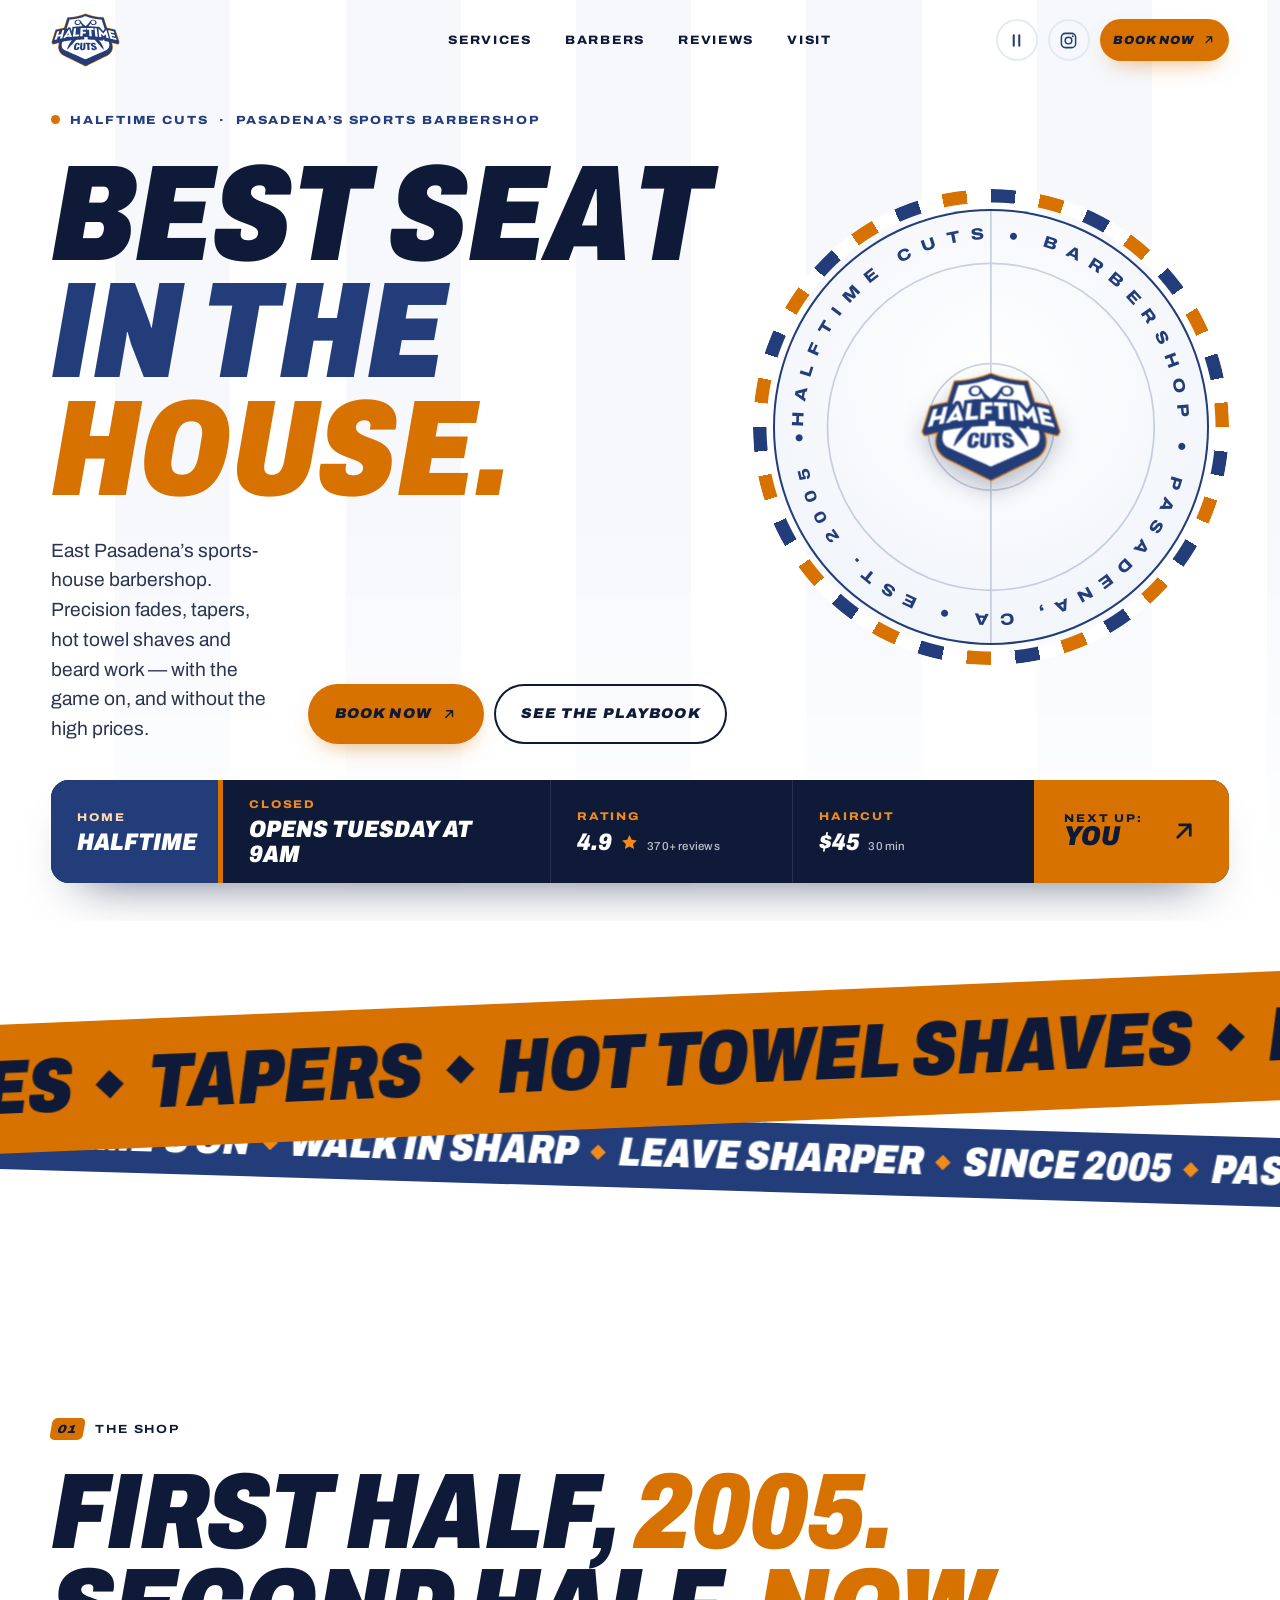
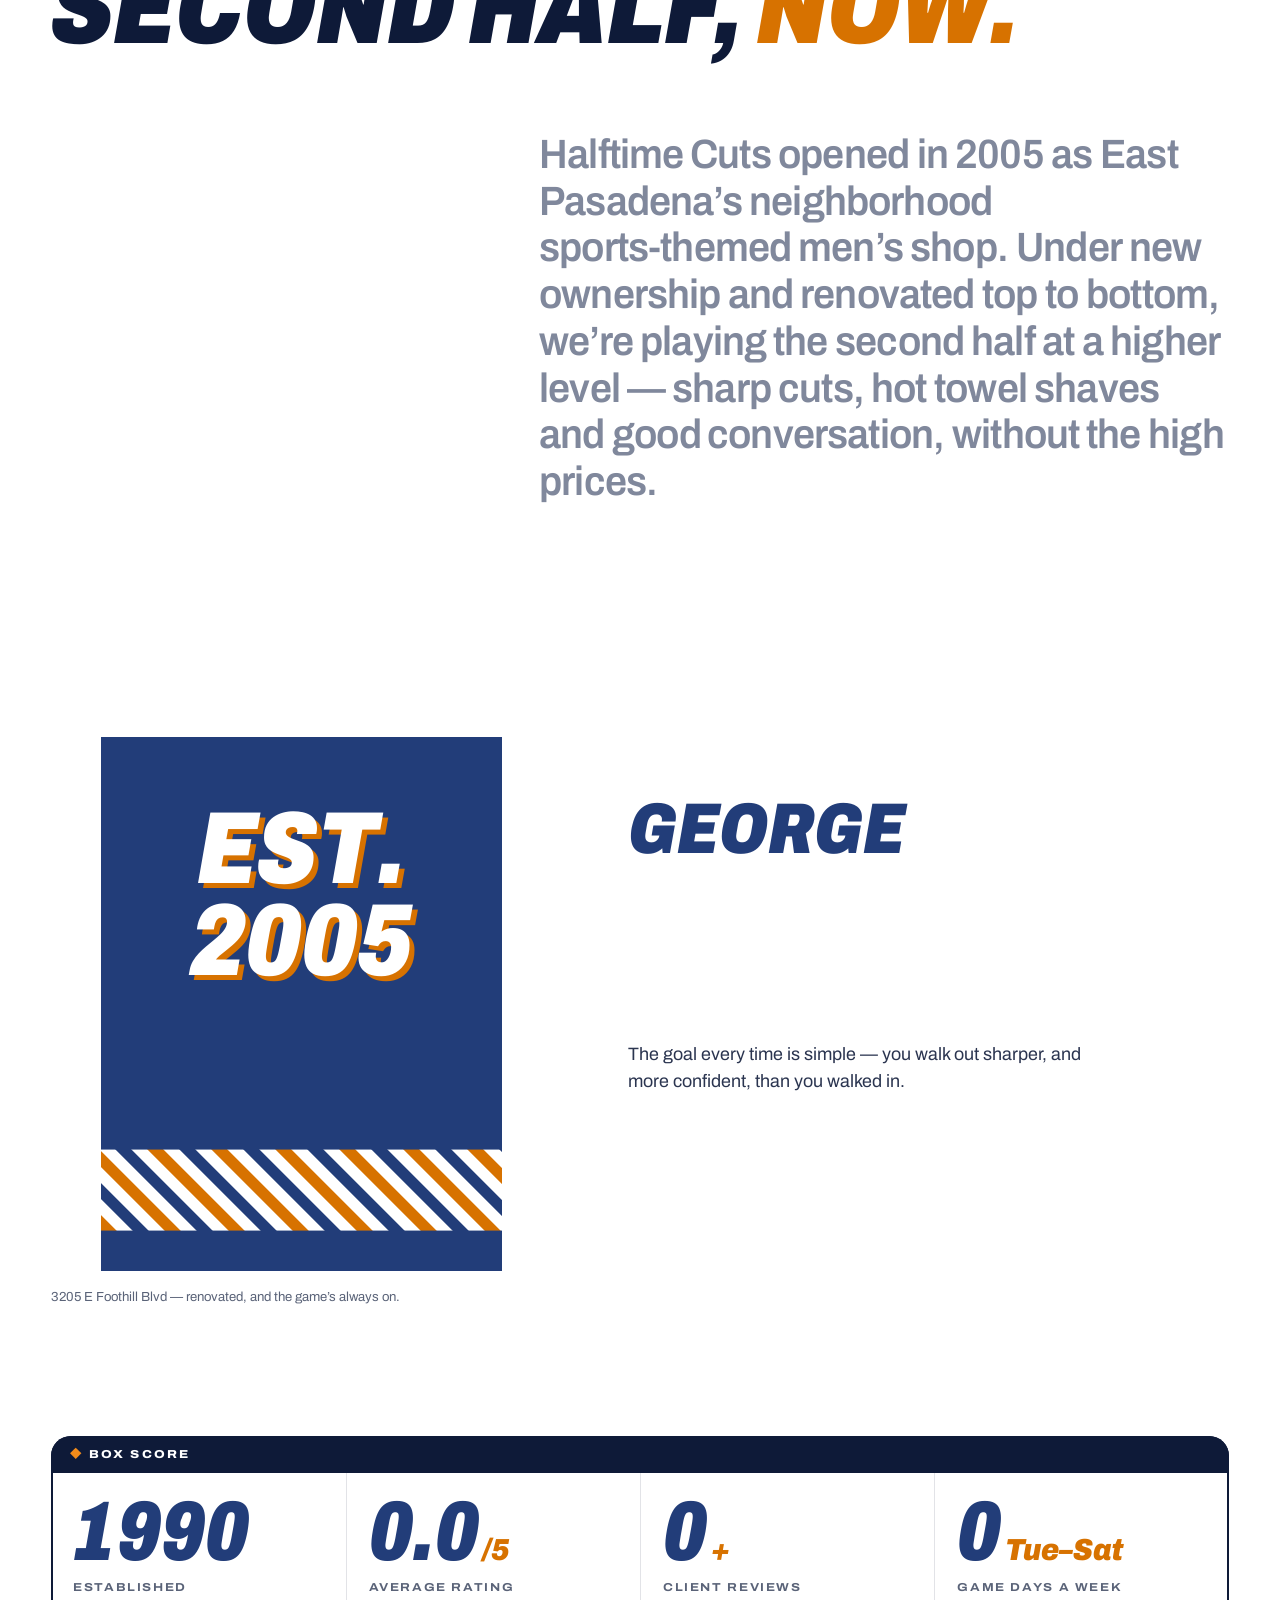
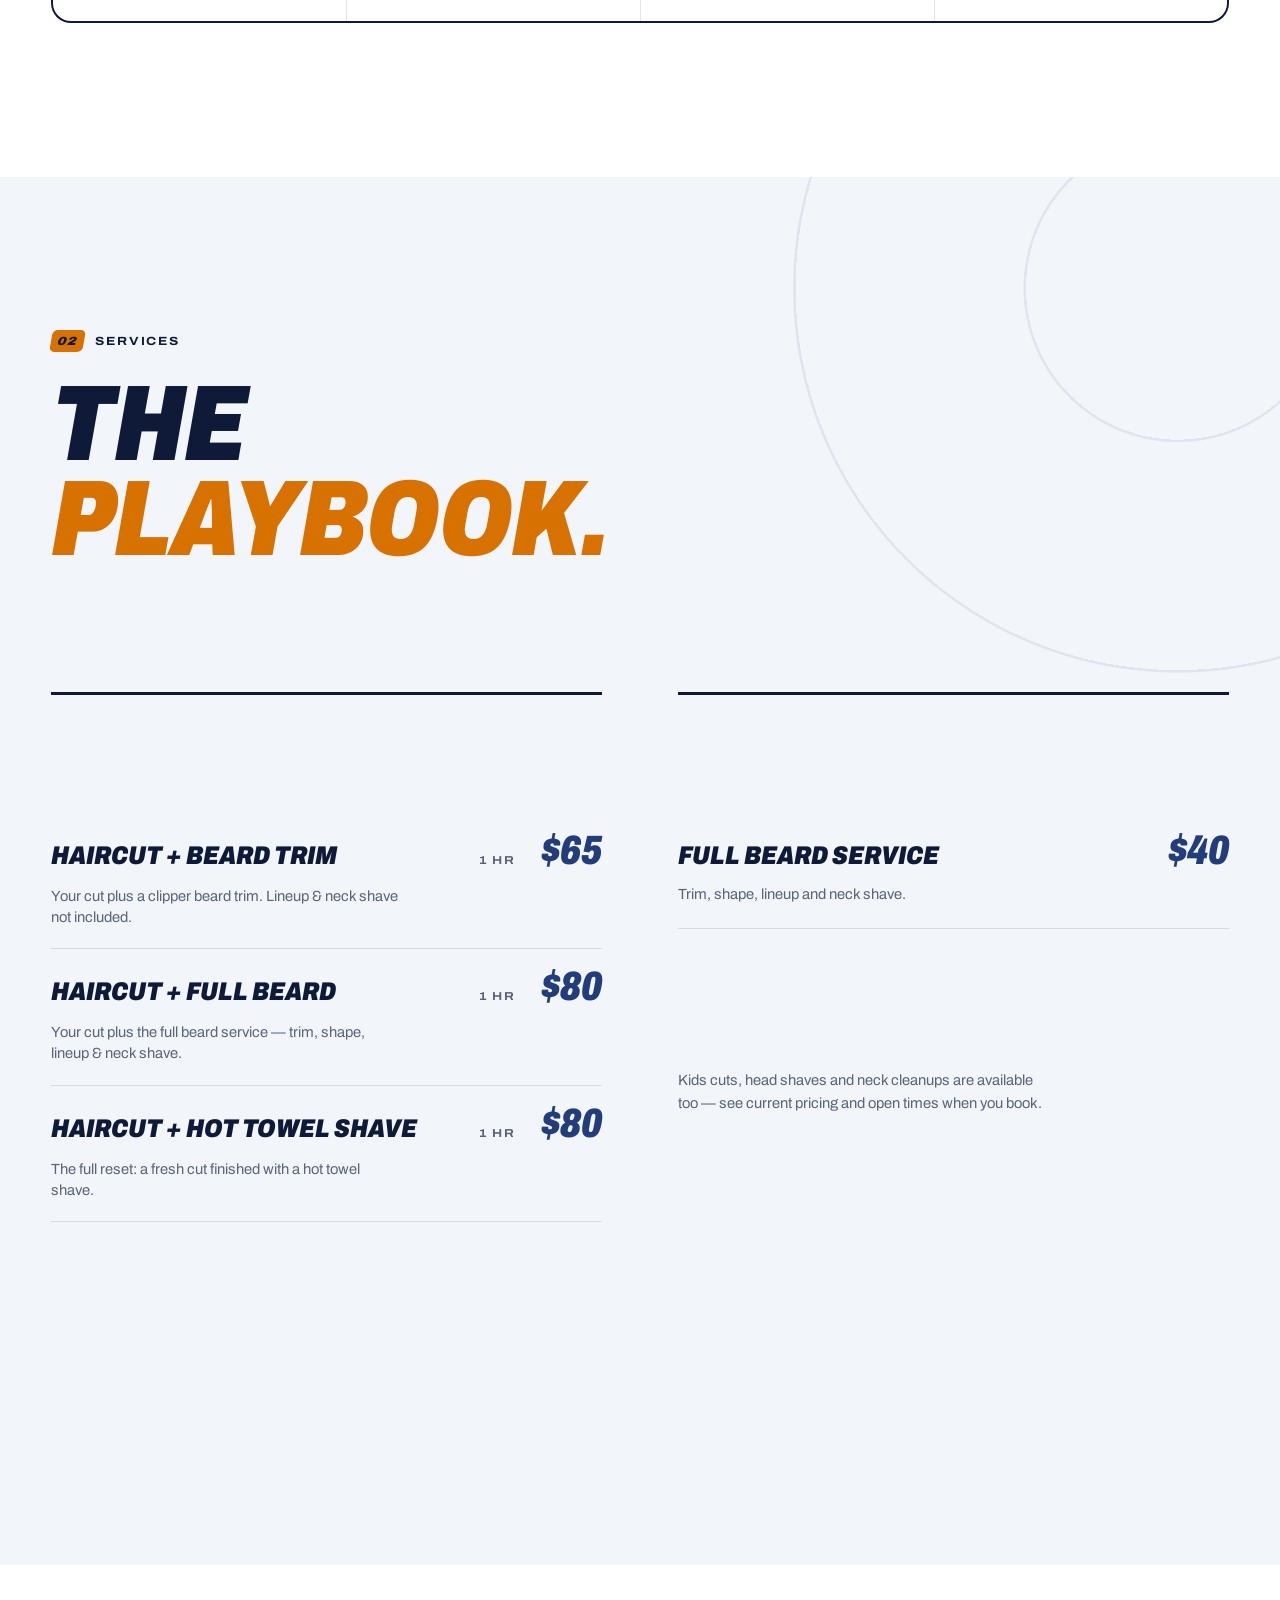
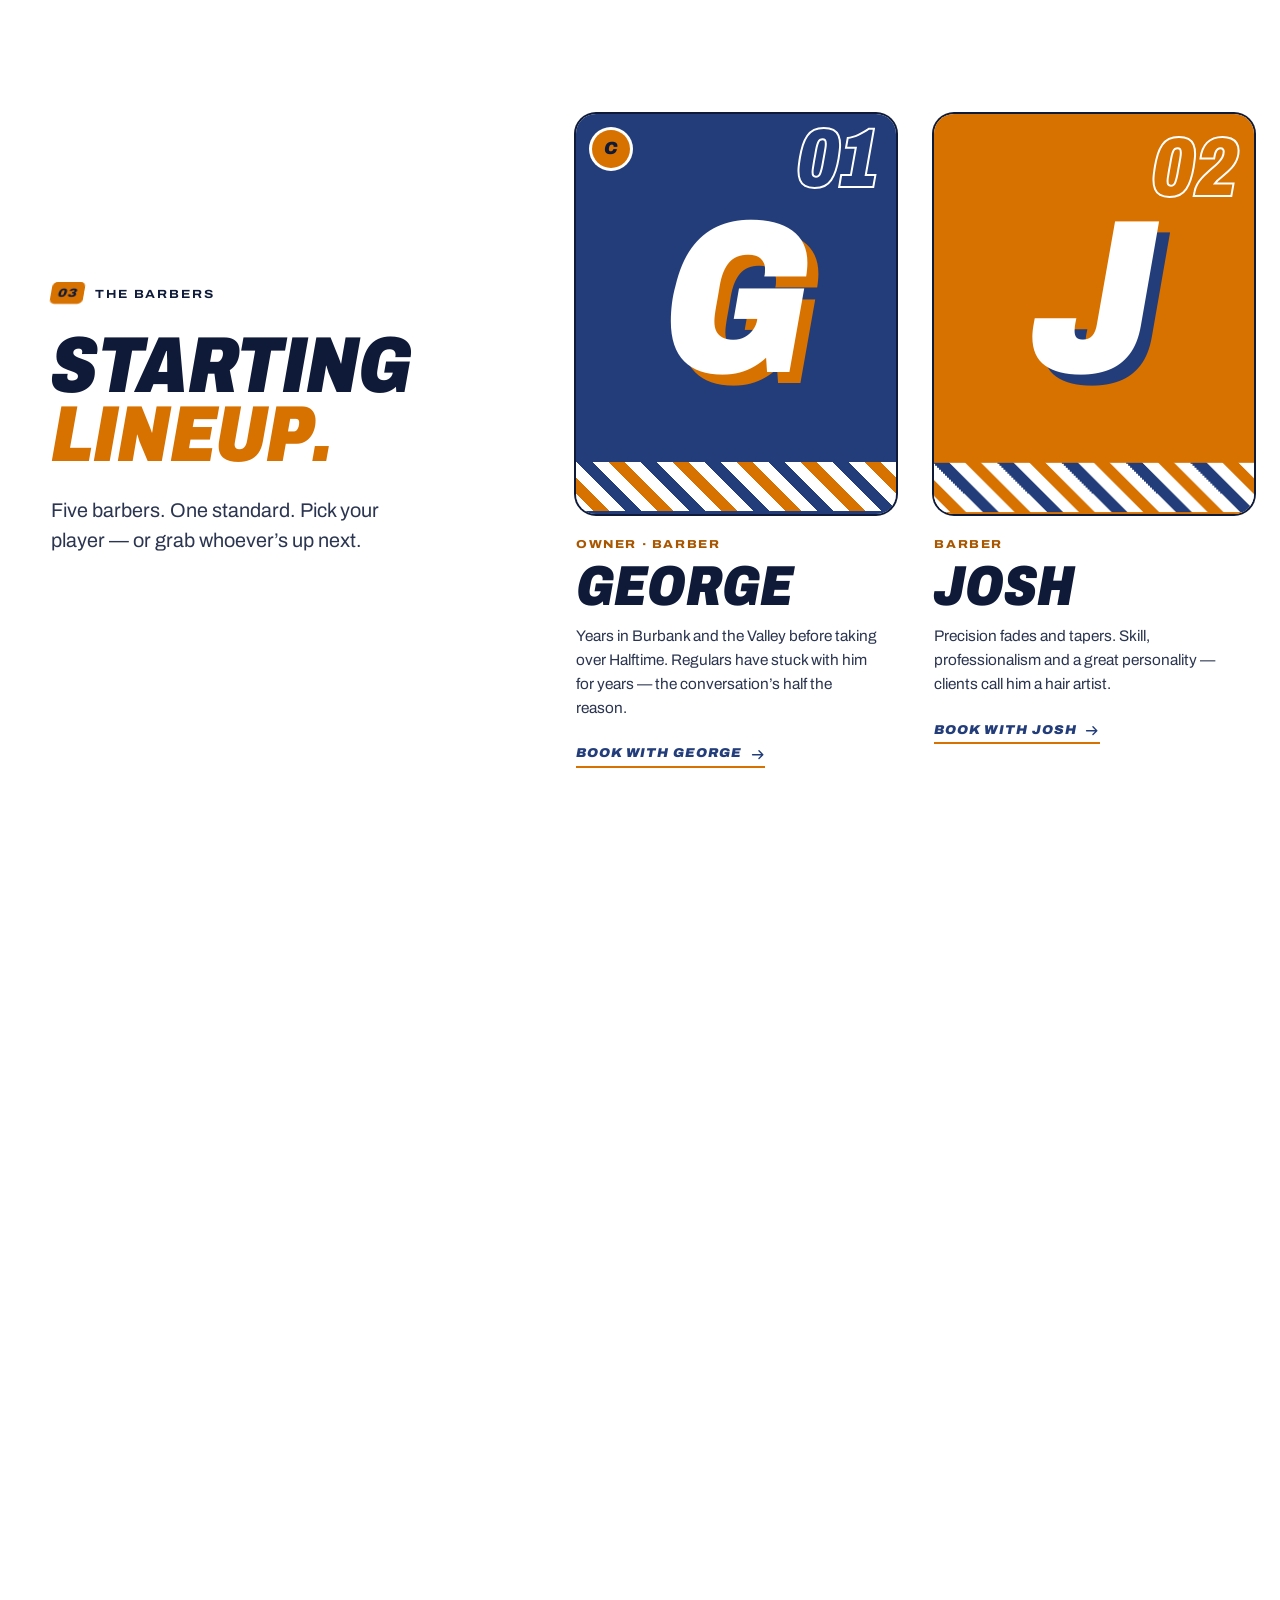
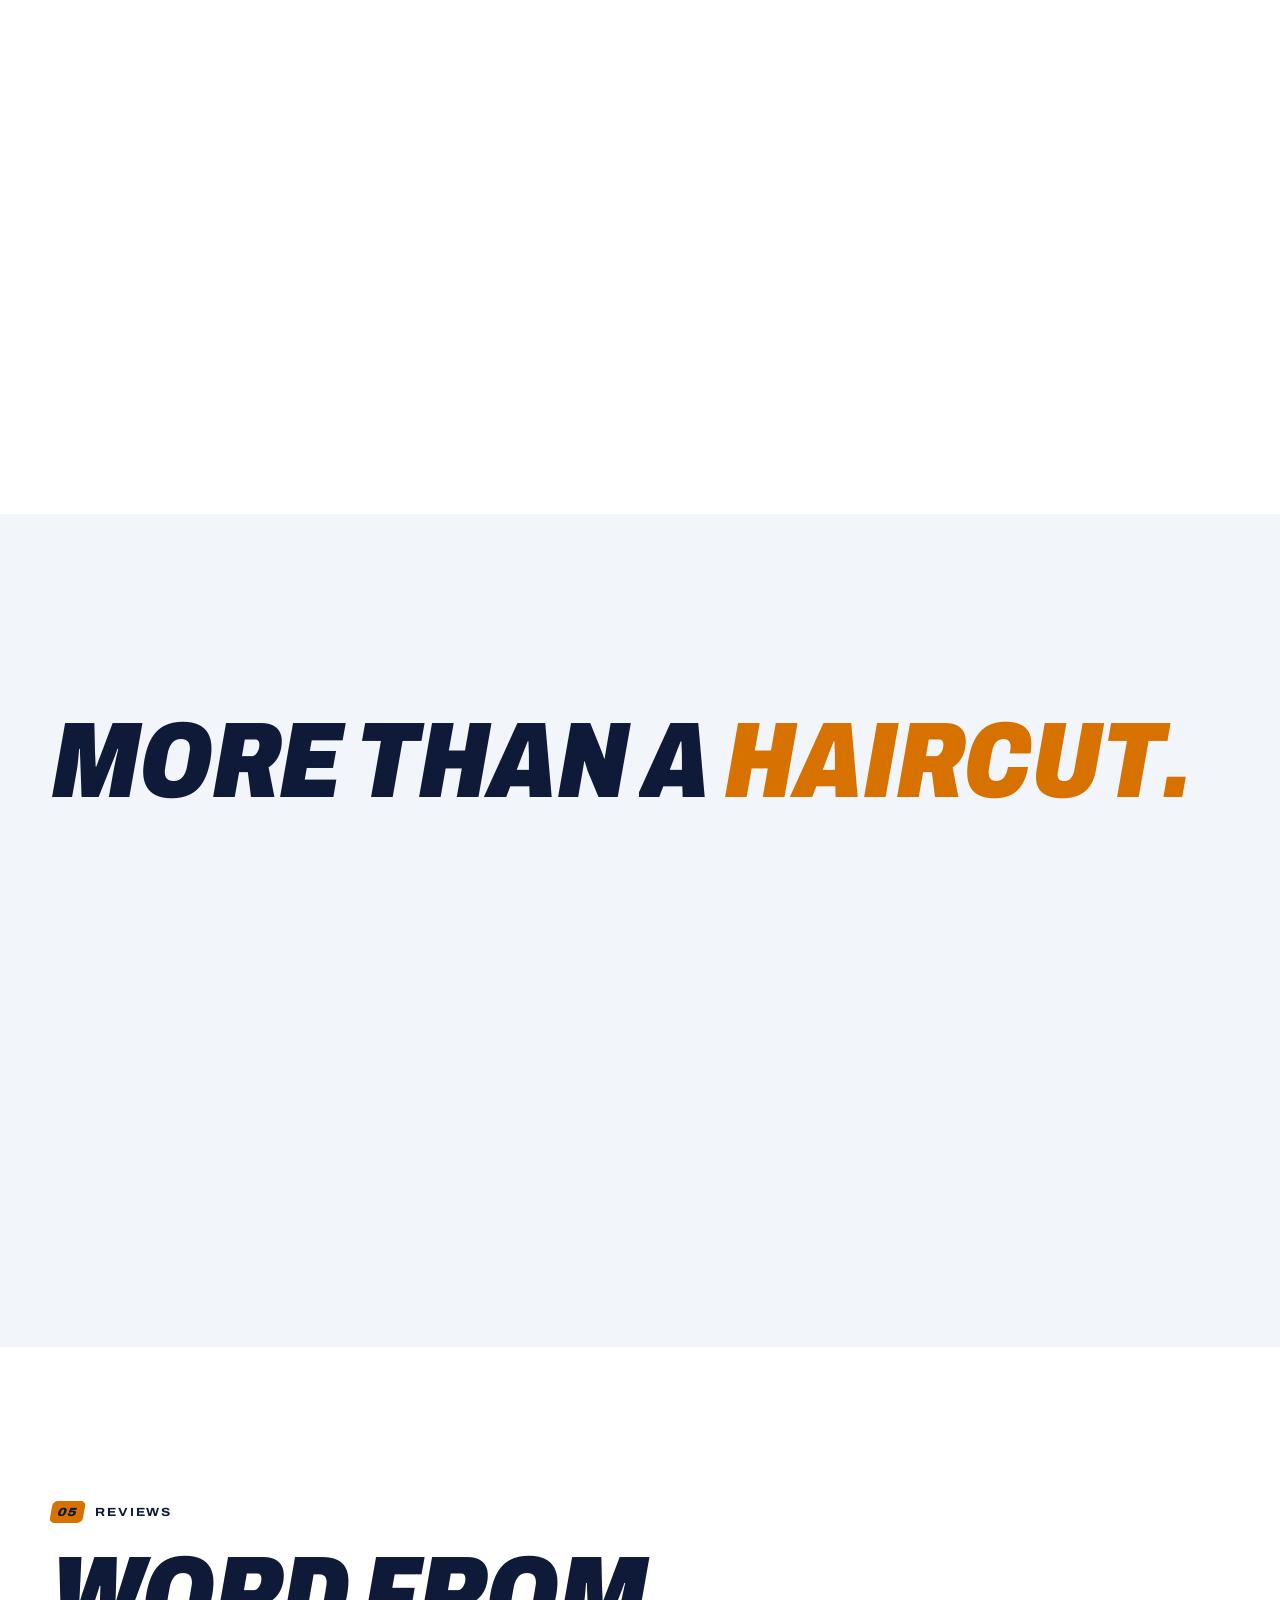
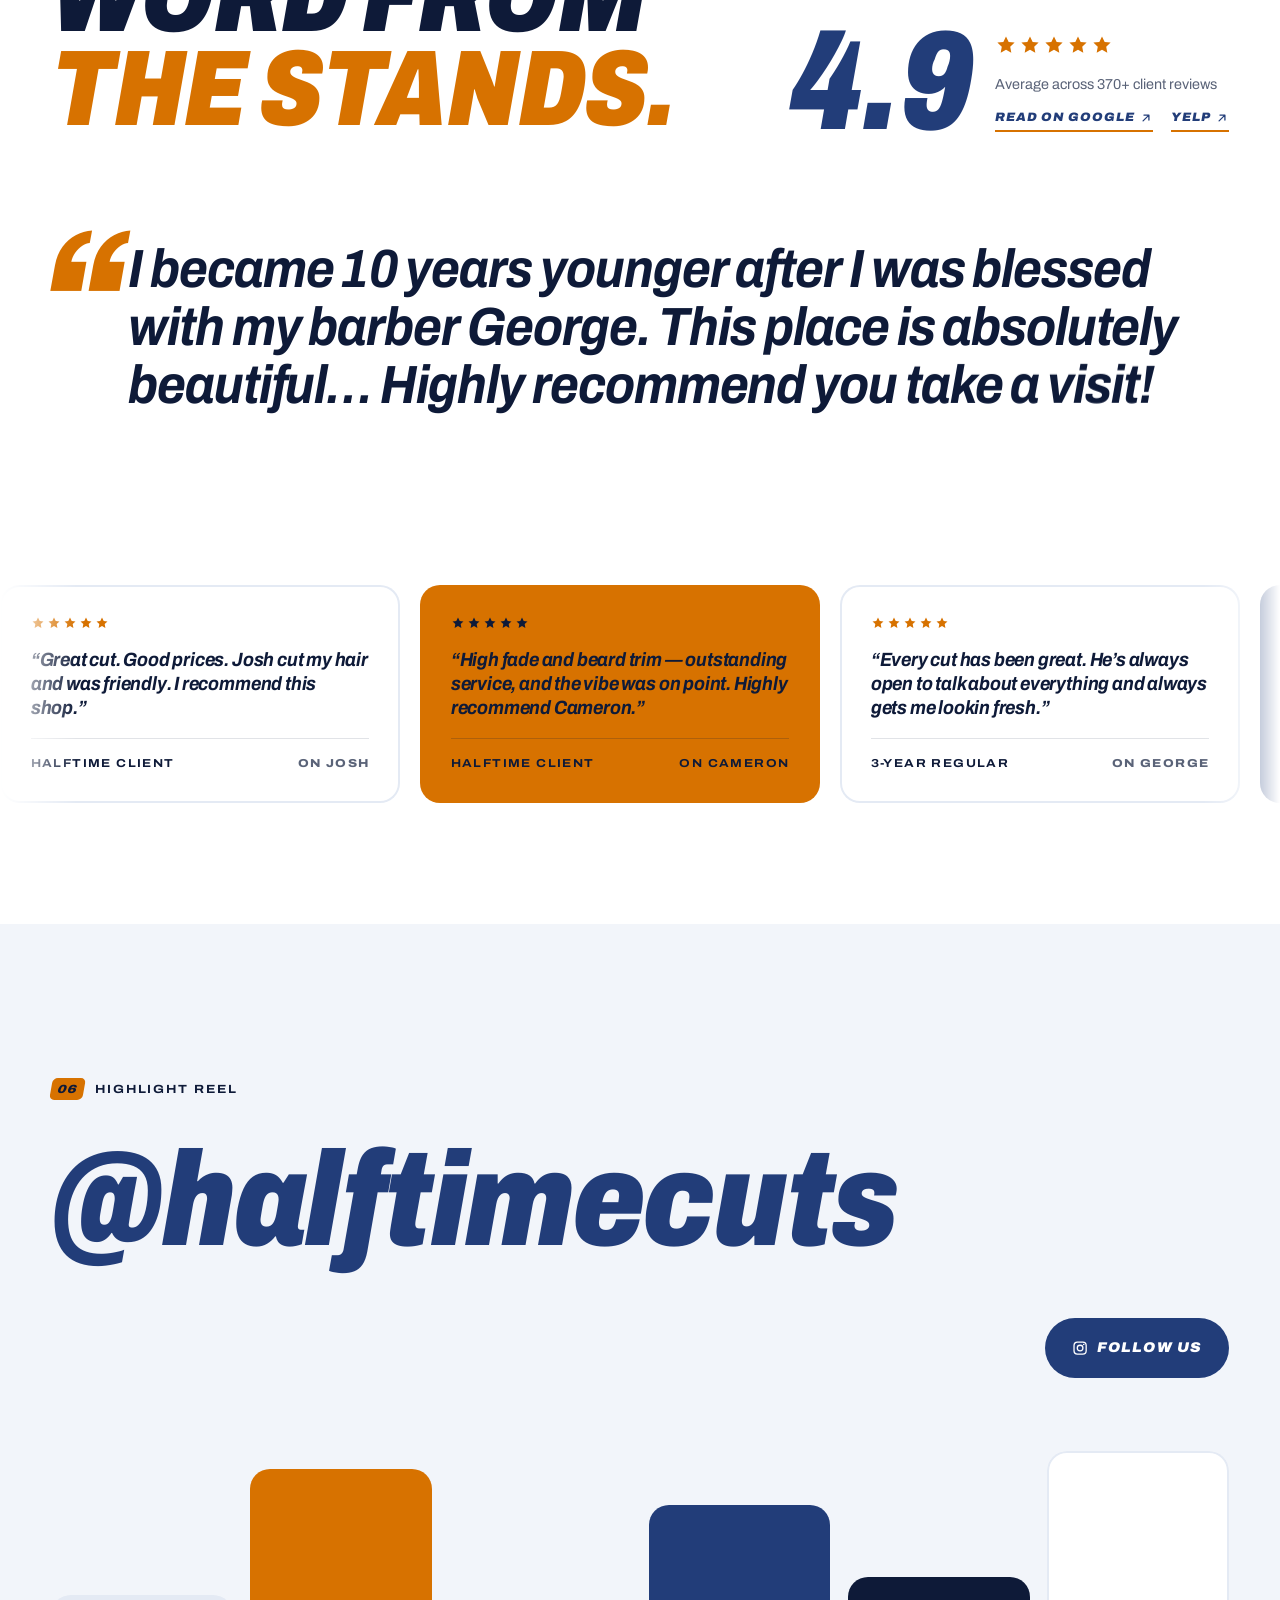
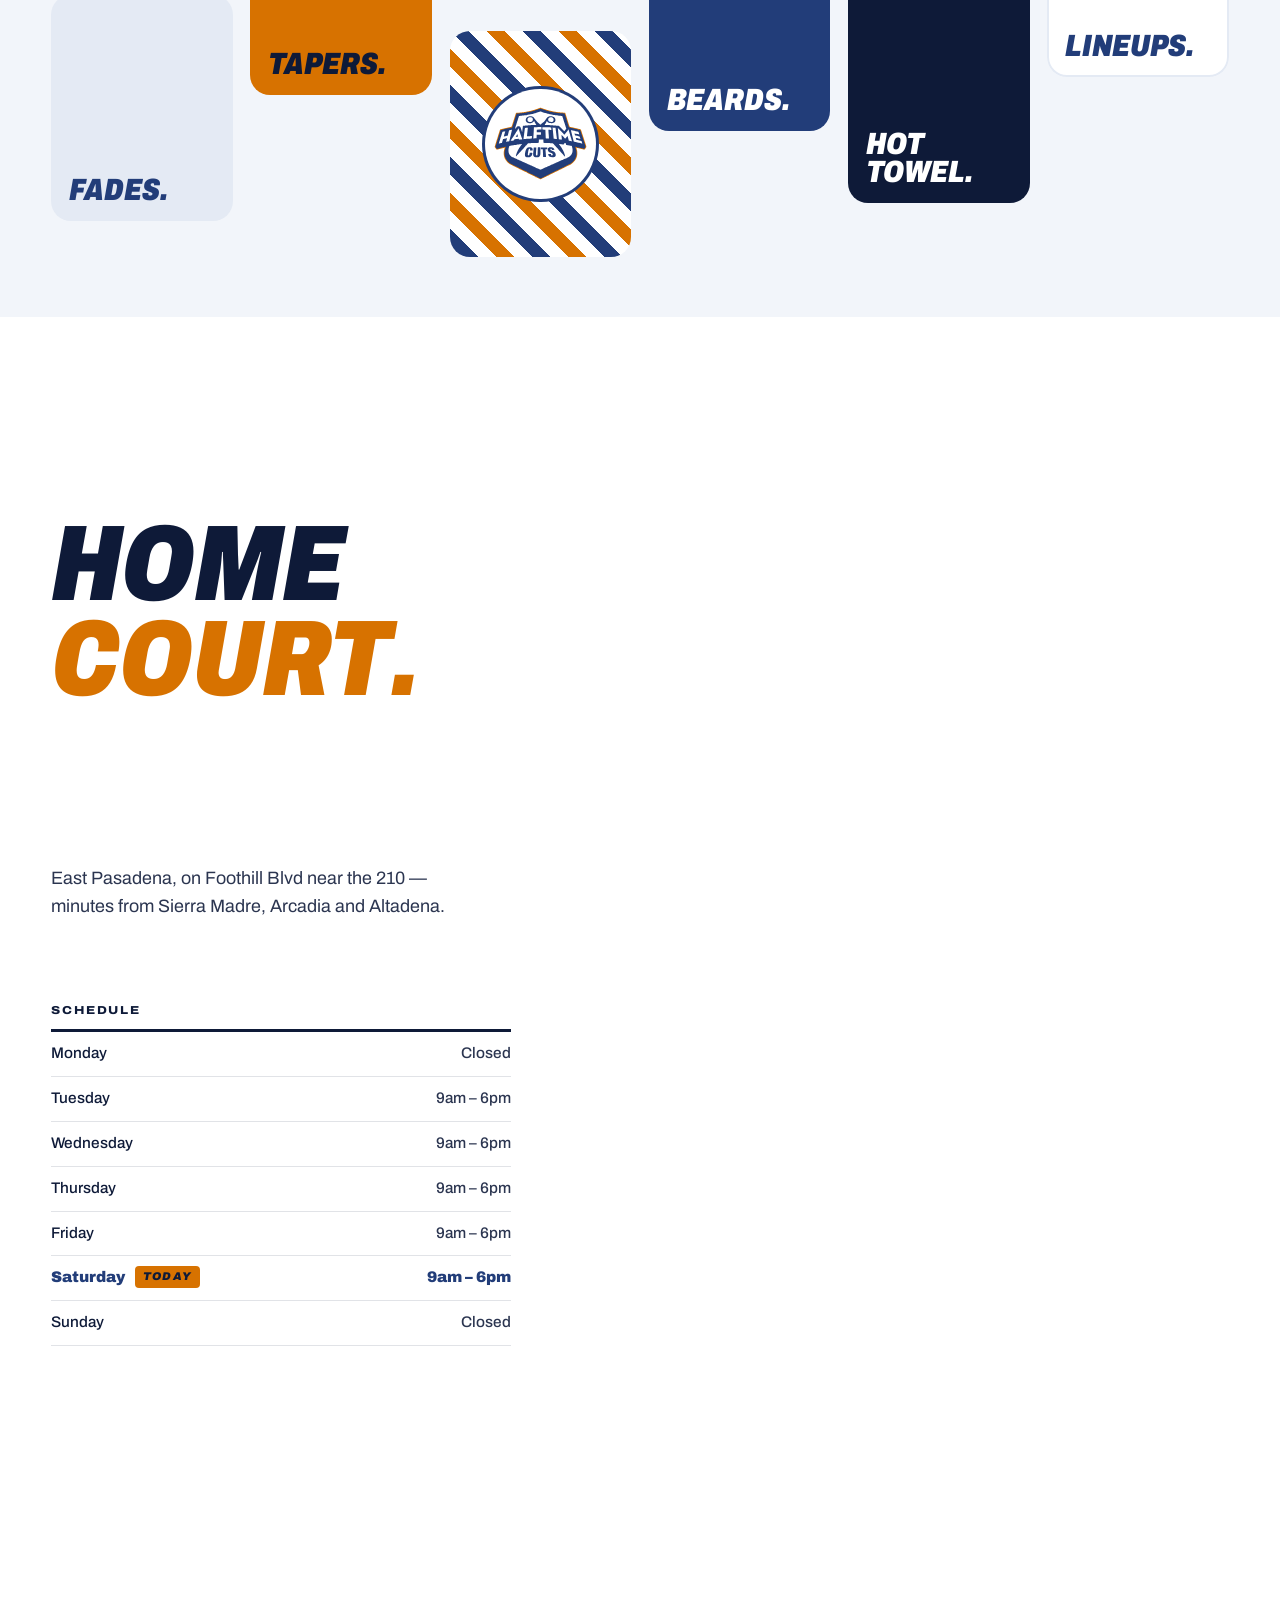
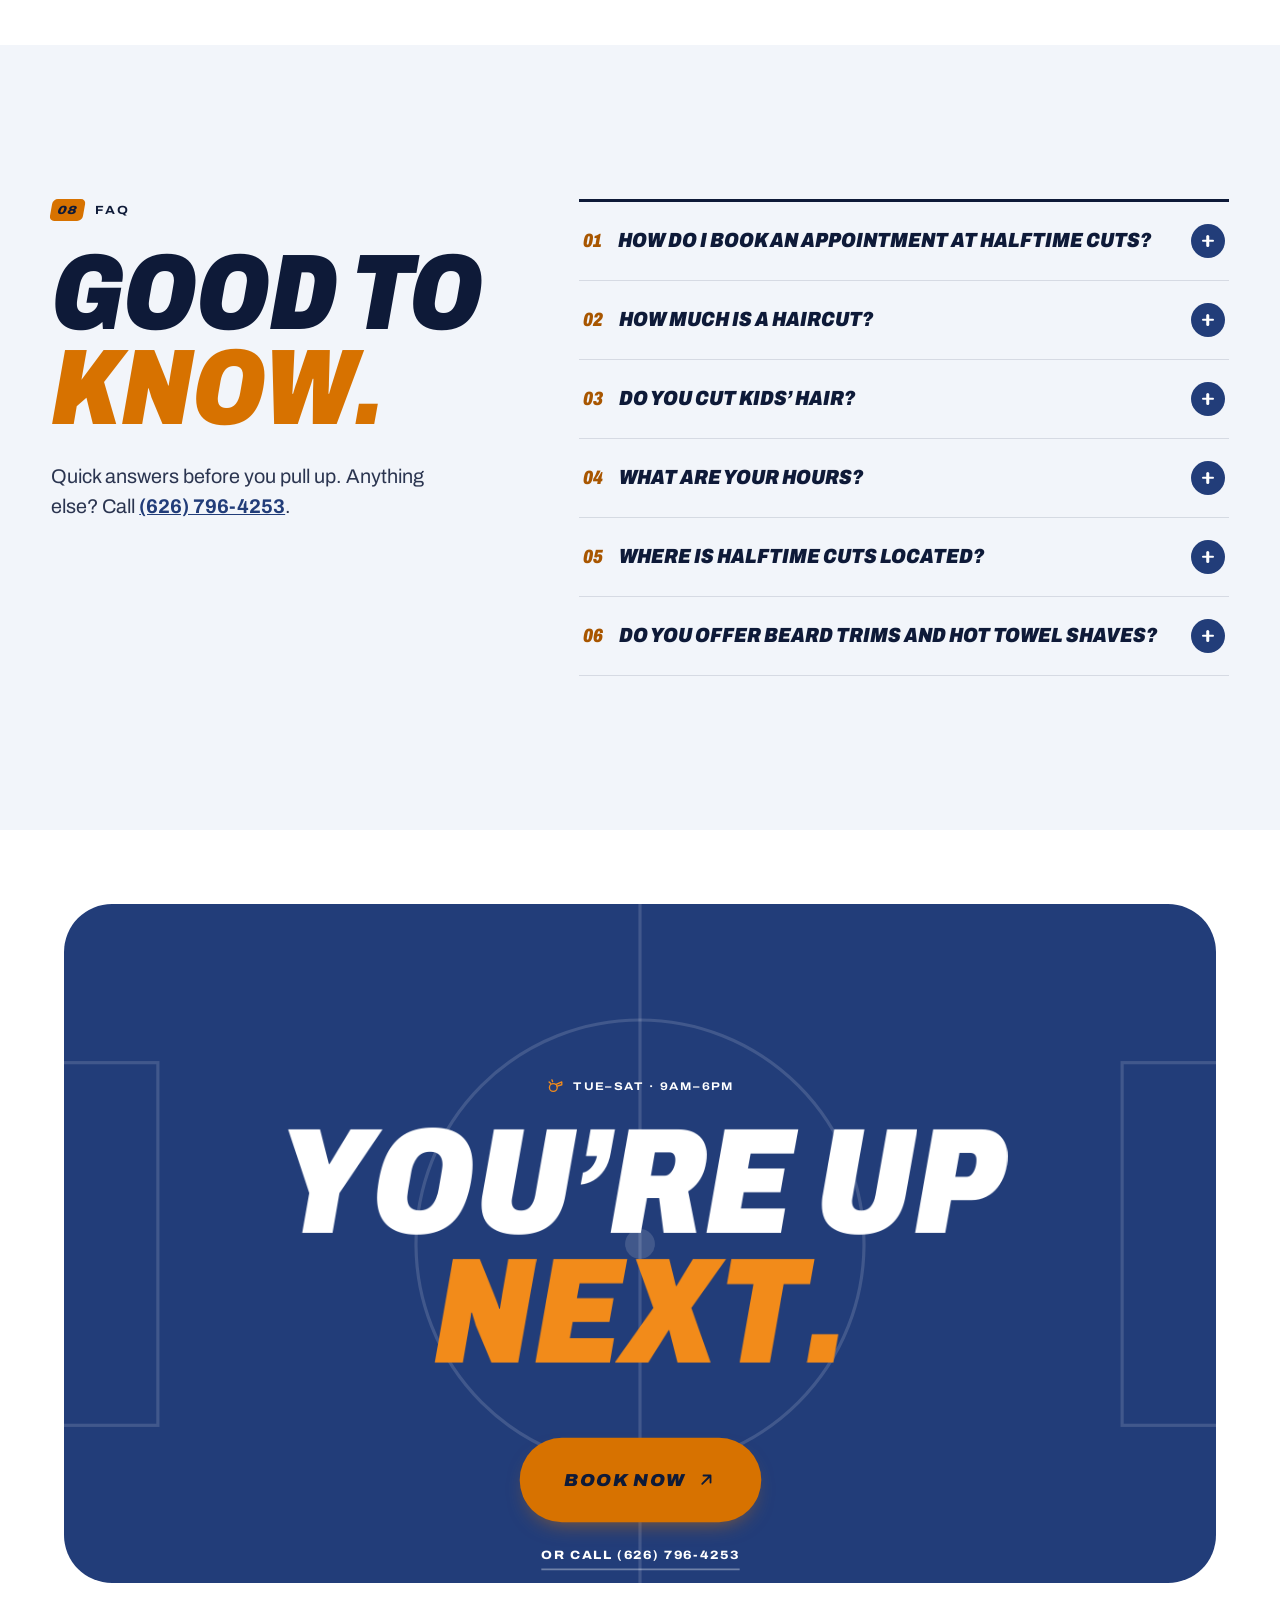
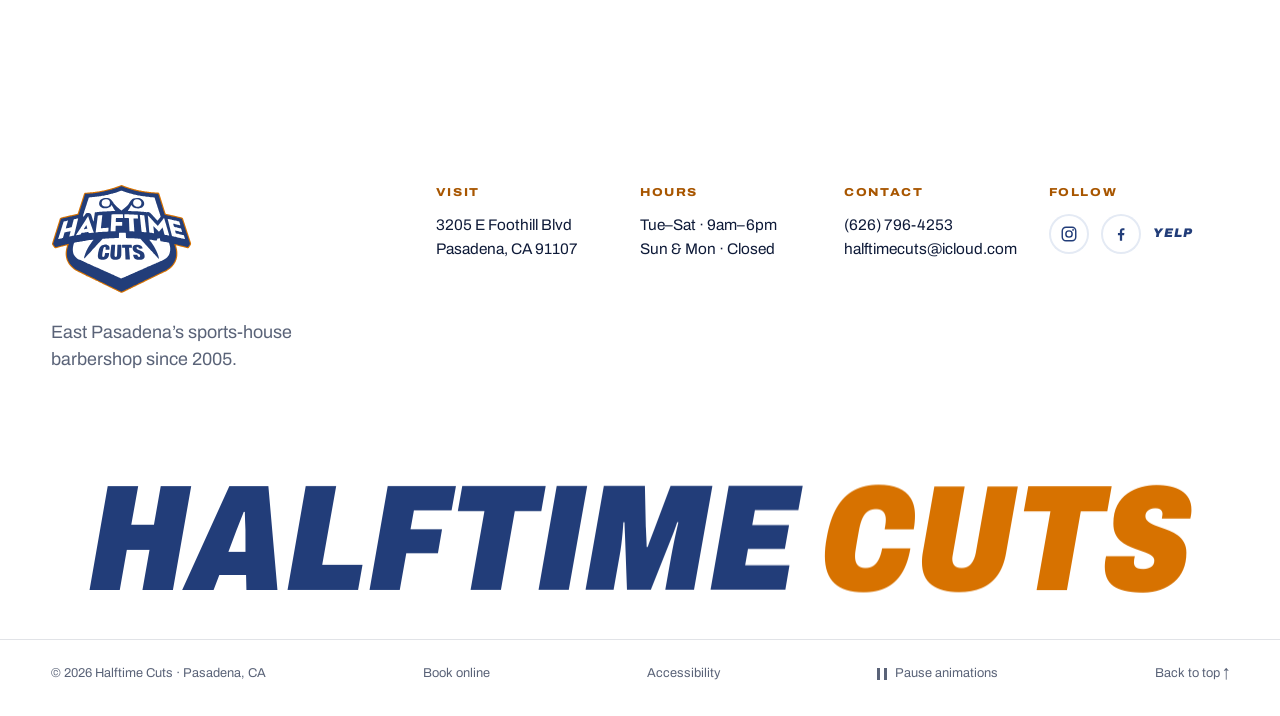
==== commit 233c776f: "New barber lineup, swipeable reviews on mobile, opacity-free reveals for WAVE Lineup - George, Josh," ====
--- a/index.html
+++ b/index.html
@@ -143,7 +143,7 @@
         "mainEntity": [
           { "@type": "Question", "name": "How do I book an appointment at Halftime Cuts?", "acceptedAnswer": { "@type": "Answer", "text": "Book online any time through our Square booking page — pick your barber, your service and a time that works. Prefer to talk to someone? Call us at (626) 796-4253." } },
           { "@type": "Question", "name": "How much is a haircut?", "acceptedAnswer": { "@type": "Answer", "text": "A haircut is $45 and takes about 30 minutes. A haircut with a beard trim is $65, and a haircut with the full beard service or a hot towel shave is $80." } },
-          { "@type": "Question", "name": "Do you cut kids’ hair?", "acceptedAnswer": { "@type": "Answer", "text": "Yes. Kids cuts are available — you’ll see current pricing and open times when you book. Stef is a favorite with younger clients." } },
+          { "@type": "Question", "name": "Do you cut kids’ hair?", "acceptedAnswer": { "@type": "Answer", "text": "Yes. Kids cuts are available — you’ll see current pricing and open times when you book." } },
           { "@type": "Question", "name": "What are your hours?", "acceptedAnswer": { "@type": "Answer", "text": "We’re open Tuesday through Saturday, 9am to 6pm, and closed on Sunday and Monday." } },
           { "@type": "Question", "name": "Where is Halftime Cuts located?", "acceptedAnswer": { "@type": "Answer", "text": "We’re at 3205 E Foothill Blvd, Pasadena, CA 91107 — in East Pasadena near the 210, a few minutes from Sierra Madre, Arcadia and Altadena." } },
           { "@type": "Question", "name": "Do you offer beard trims and hot towel shaves?", "acceptedAnswer": { "@type": "Answer", "text": "Yes. We do beard trims ($25), a full beard service with shape, lineup and neck shave ($40), and classic hot towel shaves ($50)." } }
@@ -472,7 +472,7 @@
           <div class="lineup__intro">
             <p class="kicker" data-reveal><span>03</span>The Barbers</p>
             <h2 class="h2" id="lineup-title" data-split="words">Starting <em>lineup.</em></h2>
-            <p class="section-intro" data-reveal>Four barbers. One standard. Pick your player — or grab whoever’s up next.</p>
+            <p class="section-intro" data-reveal>Five barbers. One standard. Pick your player — or grab whoever’s up next.</p>
             <p class="lineup__hint" aria-hidden="true" data-reveal><span></span><b class="lineup__hint-desk">Keep scrolling</b><b class="lineup__hint-touch">Swipe</b></p>
           </div>
 
@@ -482,7 +482,7 @@
                 <div class="photo">
                   <div class="photo__fallback photo__fallback--blue" aria-hidden="true"><span>G</span></div>
                   <img src="assets/img/barber-george.jpg" alt="George, owner and barber at Halftime Cuts" loading="lazy" decoding="async" onerror="this.remove()">
-                  <span class="player__num" aria-hidden="true">01</span>
+                  <span class="player__num" data-num="01" aria-hidden="true"></span>
                   <span class="player__captain" aria-hidden="true">C</span>
                 </div>
               </div>
@@ -499,7 +499,7 @@
                 <div class="photo">
                   <div class="photo__fallback photo__fallback--orange" aria-hidden="true"><span>J</span></div>
                   <img src="assets/img/barber-josh.jpg" alt="Josh, barber at Halftime Cuts" loading="lazy" decoding="async" onerror="this.remove()">
-                  <span class="player__num" aria-hidden="true">02</span>
+                  <span class="player__num" data-num="02" aria-hidden="true"></span>
                 </div>
               </div>
               <div class="player__body">
@@ -513,32 +513,48 @@
             <article class="player">
               <div class="player__photo">
                 <div class="photo">
-                  <div class="photo__fallback photo__fallback--navy" aria-hidden="true"><span>R</span></div>
-                  <img src="assets/img/barber-robert.jpg" alt="Robert, barber at Halftime Cuts" loading="lazy" decoding="async" onerror="this.remove()">
-                  <span class="player__num" aria-hidden="true">03</span>
+                  <div class="photo__fallback photo__fallback--navy" aria-hidden="true"><span>W</span></div>
+                  <img src="assets/img/barber-wilson.jpg" alt="Wilson, barber at Halftime Cuts" loading="lazy" decoding="async" onerror="this.remove()">
+                  <span class="player__num" data-num="03" aria-hidden="true"></span>
                 </div>
               </div>
               <div class="player__body">
                 <p class="player__role">Barber</p>
-                <h3 class="player__name">Robert</h3>
-                <p class="player__bio">Clean, consistent, reliable. One visit and clients are already planning to stick with Robert for the long haul.</p>
-                <a class="link-arrow" href="https://www.halftimecuts.com/s/appointments?barber=robert" target="_blank" rel="noopener" data-book><span>Book with Robert</span><svg aria-hidden="true"><use href="#i-arrow-right"/></svg><span class="visually-hidden"> (opens in new tab)</span></a>
+                <h3 class="player__name">Wilson</h3>
+                <p class="player__bio">Our chill guy — laid-back in the chair, sharp on the details.</p>
+                <a class="link-arrow" href="https://www.halftimecuts.com/s/appointments?barber=wilson" target="_blank" rel="noopener" data-book><span>Book with Wilson</span><svg aria-hidden="true"><use href="#i-arrow-right"/></svg><span class="visually-hidden"> (opens in new tab)</span></a>
               </div>
             </article>
 
             <article class="player">
               <div class="player__photo">
                 <div class="photo">
-                  <div class="photo__fallback photo__fallback--ice" aria-hidden="true"><span>S</span></div>
-                  <img src="assets/img/barber-stef.jpg" alt="Stef, barber at Halftime Cuts" loading="lazy" decoding="async" onerror="this.remove()">
-                  <span class="player__num" aria-hidden="true">04</span>
+                  <div class="photo__fallback photo__fallback--ice" aria-hidden="true"><span>C</span></div>
+                  <img src="assets/img/barber-cameron.jpg" alt="Cameron, barber at Halftime Cuts" loading="lazy" decoding="async" onerror="this.remove()">
+                  <span class="player__num" data-num="04" aria-hidden="true"></span>
                 </div>
               </div>
               <div class="player__body">
-                <p class="player__role">Barber · Stylist</p>
-                <h3 class="player__name">Stef</h3>
-                <p class="player__bio">Detail-obsessed with serious technique — and great at making kids feel comfortable in the chair.</p>
-                <a class="link-arrow" href="https://www.halftimecuts.com/s/appointments?barber=stef" target="_blank" rel="noopener" data-book><span>Book with Stef</span><svg aria-hidden="true"><use href="#i-arrow-right"/></svg><span class="visually-hidden"> (opens in new tab)</span></a>
+                <p class="player__role">Barber</p>
+                <h3 class="player__name">Cameron</h3>
+                <p class="player__bio">High fades and beard trims, and clients say the vibe in his chair is on point.</p>
+                <a class="link-arrow" href="https://www.halftimecuts.com/s/appointments?barber=cameron" target="_blank" rel="noopener" data-book><span>Book with Cameron</span><svg aria-hidden="true"><use href="#i-arrow-right"/></svg><span class="visually-hidden"> (opens in new tab)</span></a>
+              </div>
+            </article>
+
+            <article class="player">
+              <div class="player__photo">
+                <div class="photo">
+                  <div class="photo__fallback photo__fallback--blue" aria-hidden="true"><span>K</span></div>
+                  <img src="assets/img/barber-kevin.jpg" alt="Kevin, barber at Halftime Cuts" loading="lazy" decoding="async" onerror="this.remove()">
+                  <span class="player__num" data-num="05" aria-hidden="true"></span>
+                </div>
+              </div>
+              <div class="player__body">
+                <p class="player__role">Barber</p>
+                <h3 class="player__name">Kevin</h3>
+                <p class="player__bio">Fades, tapers and beard work, done to the Halftime standard. Ask for Kevin when you book.</p>
+                <a class="link-arrow" href="https://www.halftimecuts.com/s/appointments?barber=kevin" target="_blank" rel="noopener" data-book><span>Book with Kevin</span><svg aria-hidden="true"><use href="#i-arrow-right"/></svg><span class="visually-hidden"> (opens in new tab)</span></a>
               </div>
             </article>
           </div>
@@ -618,8 +634,8 @@
           </li>
           <li class="review-card review-card--orange">
             <span class="stars" role="img" aria-label="5 stars"><svg><use href="#i-star"/></svg><svg><use href="#i-star"/></svg><svg><use href="#i-star"/></svg><svg><use href="#i-star"/></svg><svg><use href="#i-star"/></svg></span>
-            <p>“Robert is DA MAN!! Only my second visit — but I’ll be going to Robert for a long time.”</p>
-            <p class="review-card__by"><strong>Halftime client</strong><span>on Robert</span></p>
+            <p>“High fade and beard trim — outstanding service, and the vibe was on point. Highly recommend Cameron.”</p>
+            <p class="review-card__by"><strong>Halftime client</strong><span>on Cameron</span></p>
           </li>
           <li class="review-card">
             <span class="stars" role="img" aria-label="5 stars"><svg><use href="#i-star"/></svg><svg><use href="#i-star"/></svg><svg><use href="#i-star"/></svg><svg><use href="#i-star"/></svg><svg><use href="#i-star"/></svg></span>
@@ -628,11 +644,12 @@
           </li>
           <li class="review-card review-card--blue">
             <span class="stars" role="img" aria-label="5 stars"><svg><use href="#i-star"/></svg><svg><use href="#i-star"/></svg><svg><use href="#i-star"/></svg><svg><use href="#i-star"/></svg><svg><use href="#i-star"/></svg></span>
-            <p>“Got my cut by Stef and it was 10/10. Love her skill — I’ll be a consistent customer.”</p>
-            <p class="review-card__by"><strong>Halftime client</strong><span>on Stef</span></p>
+            <p>“Best haircut for the best price. Josh took his time and made sure I was happy with it.”</p>
+            <p class="review-card__by"><strong>Fernando M.</strong><span>on Josh</span></p>
           </li>
         </ul>
       </div>
+      <p class="reviews__hint wrap" aria-hidden="true"><span></span>Swipe for more reviews</p>
     </section>
 
     <!-- ============ HIGHLIGHT REEL (INSTAGRAM) ============ -->
@@ -756,7 +773,7 @@
           </details>
           <details class="faq__item" data-reveal>
             <summary><span class="faq__n" aria-hidden="true">03</span><span class="faq__q">Do you cut kids’ hair?</span><span class="faq__icon" aria-hidden="true"></span></summary>
-            <div class="faq__a"><p>Yes. Kids cuts are available — you’ll see current pricing and open times when you book. Stef is a favorite with younger clients.</p></div>
+            <div class="faq__a"><p>Yes. Kids cuts are available — you’ll see current pricing and open times when you book.</p></div>
           </details>
           <details class="faq__item" data-reveal>
             <summary><span class="faq__n" aria-hidden="true">04</span><span class="faq__q">What are your hours?</span><span class="faq__icon" aria-hidden="true"></span></summary>
--- a/assets/css/styles.css
+++ b/assets/css/styles.css
@@ -874,7 +874,7 @@
   font-stretch: 100%;
   letter-spacing: 0.02em;
   text-transform: none;
-  color: rgba(255, 255, 255, 0.72);
+  color: #BCC0CA;   /* 72% white on navy, as a solid colour */
 }
 .scorebug__live {
   display: inline-flex;
@@ -1270,7 +1270,7 @@
   .svc:hover::before { transform: scaleY(1); }
   .svc:hover .svc__name, .svc:hover .svc__desc { transform: translateX(10px); }
   .svc:hover .svc__price { transform: translateX(-10px); color: var(--orange-2); }
-  .svc:hover .svc__desc, .svc:hover .svc__time { color: rgba(255, 255, 255, 0.78); }
+  .svc:hover .svc__desc, .svc:hover .svc__time { color: #CFD5E3; }
   .svc:hover .svc__go { transform: scale(1) translateX(-10px); }
 }
 @media (hover: none) {
@@ -1361,6 +1361,7 @@
   -webkit-text-stroke: 2px var(--white);
   pointer-events: none;
 }
+.player__num::before { content: attr(data-num); }
 .player__photo:has(.photo__fallback--ice) .player__num { -webkit-text-stroke-color: var(--blue); }
 .player__captain {
   position: absolute;
@@ -1570,6 +1571,49 @@
 .motion .reviews__track { animation: marquee 56s linear infinite; padding-inline: 0; }
 .motion .reviews__marquee:hover .reviews__track { animation-play-state: paused; }
 html:not(.motion) .reviews__marquee { overflow-x: auto; -webkit-mask-image: none; mask-image: none; scroll-snap-type: x mandatory; }
+.reviews__hint { display: none; }
+@media (max-width: 899px), (hover: none) and (pointer: coarse) {
+  .reviews__marquee {
+    overflow-x: auto;
+    scroll-snap-type: x mandatory;
+    scroll-padding-inline: var(--gutter);
+    overscroll-behavior-x: contain;
+    -webkit-overflow-scrolling: touch;
+    scrollbar-width: none;
+    -webkit-mask-image: none;
+    mask-image: none;
+  }
+  .reviews__marquee::-webkit-scrollbar { display: none; }
+  .motion .reviews__track { animation: none; padding-inline: var(--gutter); }
+  .reviews__track > [aria-hidden="true"] { display: none; }
+  .review-card { scroll-snap-align: start; width: min(84vw, 380px); }
+  .reviews__hint {
+    display: flex;
+    align-items: center;
+    gap: 12px;
+    margin-top: 18px;
+    font-size: 0.72rem;
+    font-weight: 800;
+    font-stretch: 115%;
+    letter-spacing: 0.14em;
+    text-transform: uppercase;
+    color: var(--muted);
+  }
+  .reviews__hint span {
+    position: relative;
+    width: 56px; height: 3px;
+    border-radius: 2px;
+    overflow: hidden;
+    background: var(--ice-2);
+  }
+  .reviews__hint span::after {
+    content: "";
+    position: absolute;
+    inset: 0;
+    background: var(--orange);
+    animation: hint 2.2s var(--ease-in-out) infinite;
+  }
+}
 html:not(.motion) .review-card { scroll-snap-align: center; }
 @keyframes marquee { to { transform: translate3d(-50%, 0, 0); } }
 
@@ -1615,7 +1659,7 @@
 .review-card--blue { background: var(--blue); color: var(--white); box-shadow: none; }
 .review-card--blue .stars { color: var(--orange-2); }
 .review-card--blue .review-card__by { border-color: rgba(255, 255, 255, 0.2); }
-.review-card--blue .review-card__by span { color: rgba(255, 255, 255, 0.75); }
+.review-card--blue .review-card__by span { color: #C8CEDE; }
 
 /* ---------- Highlight reel (Instagram) ---------- */
 .gram { background: var(--ice); overflow: clip; padding-bottom: clamp(64px, 7vw, 110px); }
@@ -2109,7 +2153,8 @@
 .is-paused .court__logo img,
 .is-paused .live-dot::after,
 .is-paused .scorebug__live::before,
-.is-paused .lineup__hint span::after { animation-play-state: paused !important; }
+.is-paused .lineup__hint span::after,
+.is-paused .reviews__hint span::after { animation-play-state: paused !important; }
 .is-paused .reviews__marquee { overflow-x: auto; -webkit-mask-image: none; mask-image: none; scroll-snap-type: x mandatory; }
 .is-paused .reviews__track { animation: none !important; padding-inline: var(--gutter); }
 .is-paused .reviews__track > [aria-hidden="true"] { display: none; }
@@ -2127,7 +2172,7 @@
 }
 
 /* ---------- Initial states for scroll animations (only when motion is on) ---------- */
-.motion [data-reveal] { opacity: 0; transform: translateY(36px); }
+.motion [data-reveal]:not(.is-revealed) { clip-path: inset(0 0 100% 0); transform: translateY(28px); }
 .motion [data-split] { visibility: hidden; }
 
 /* ---------- Reduced motion ---------- */
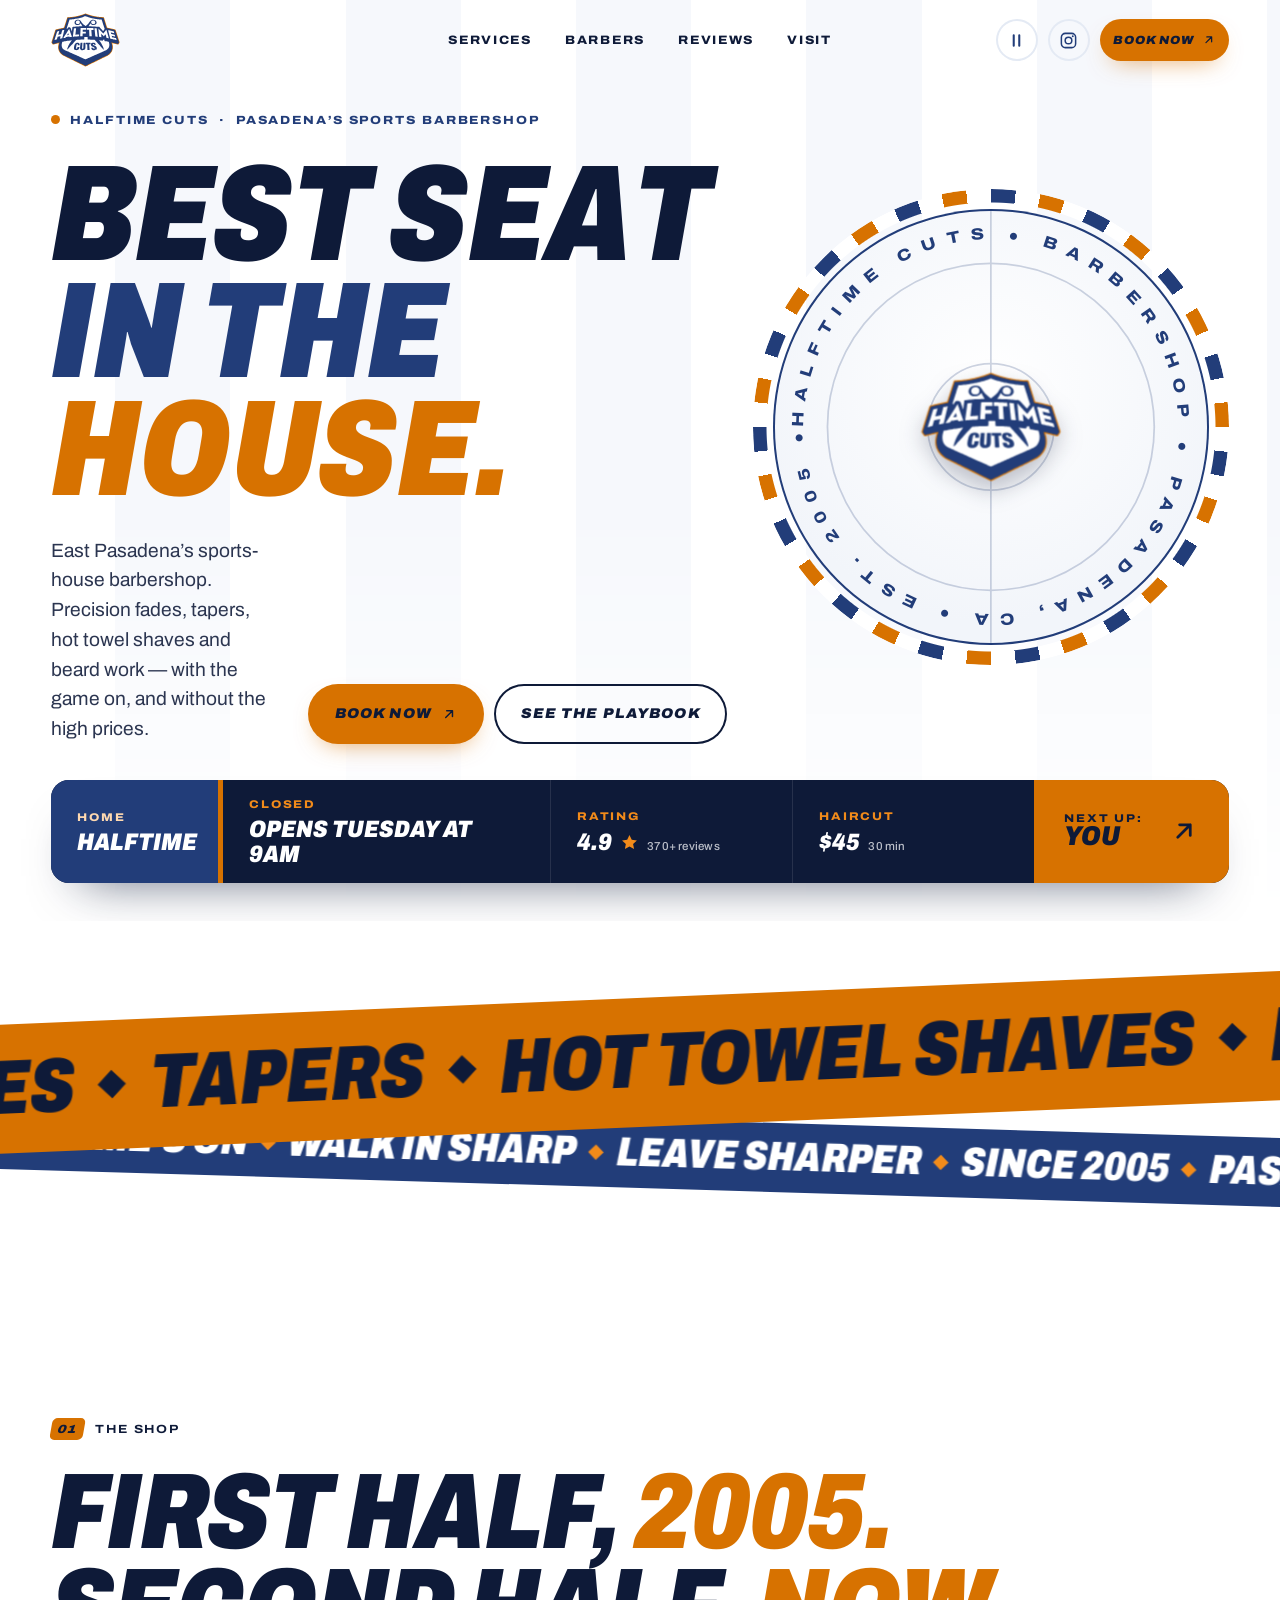
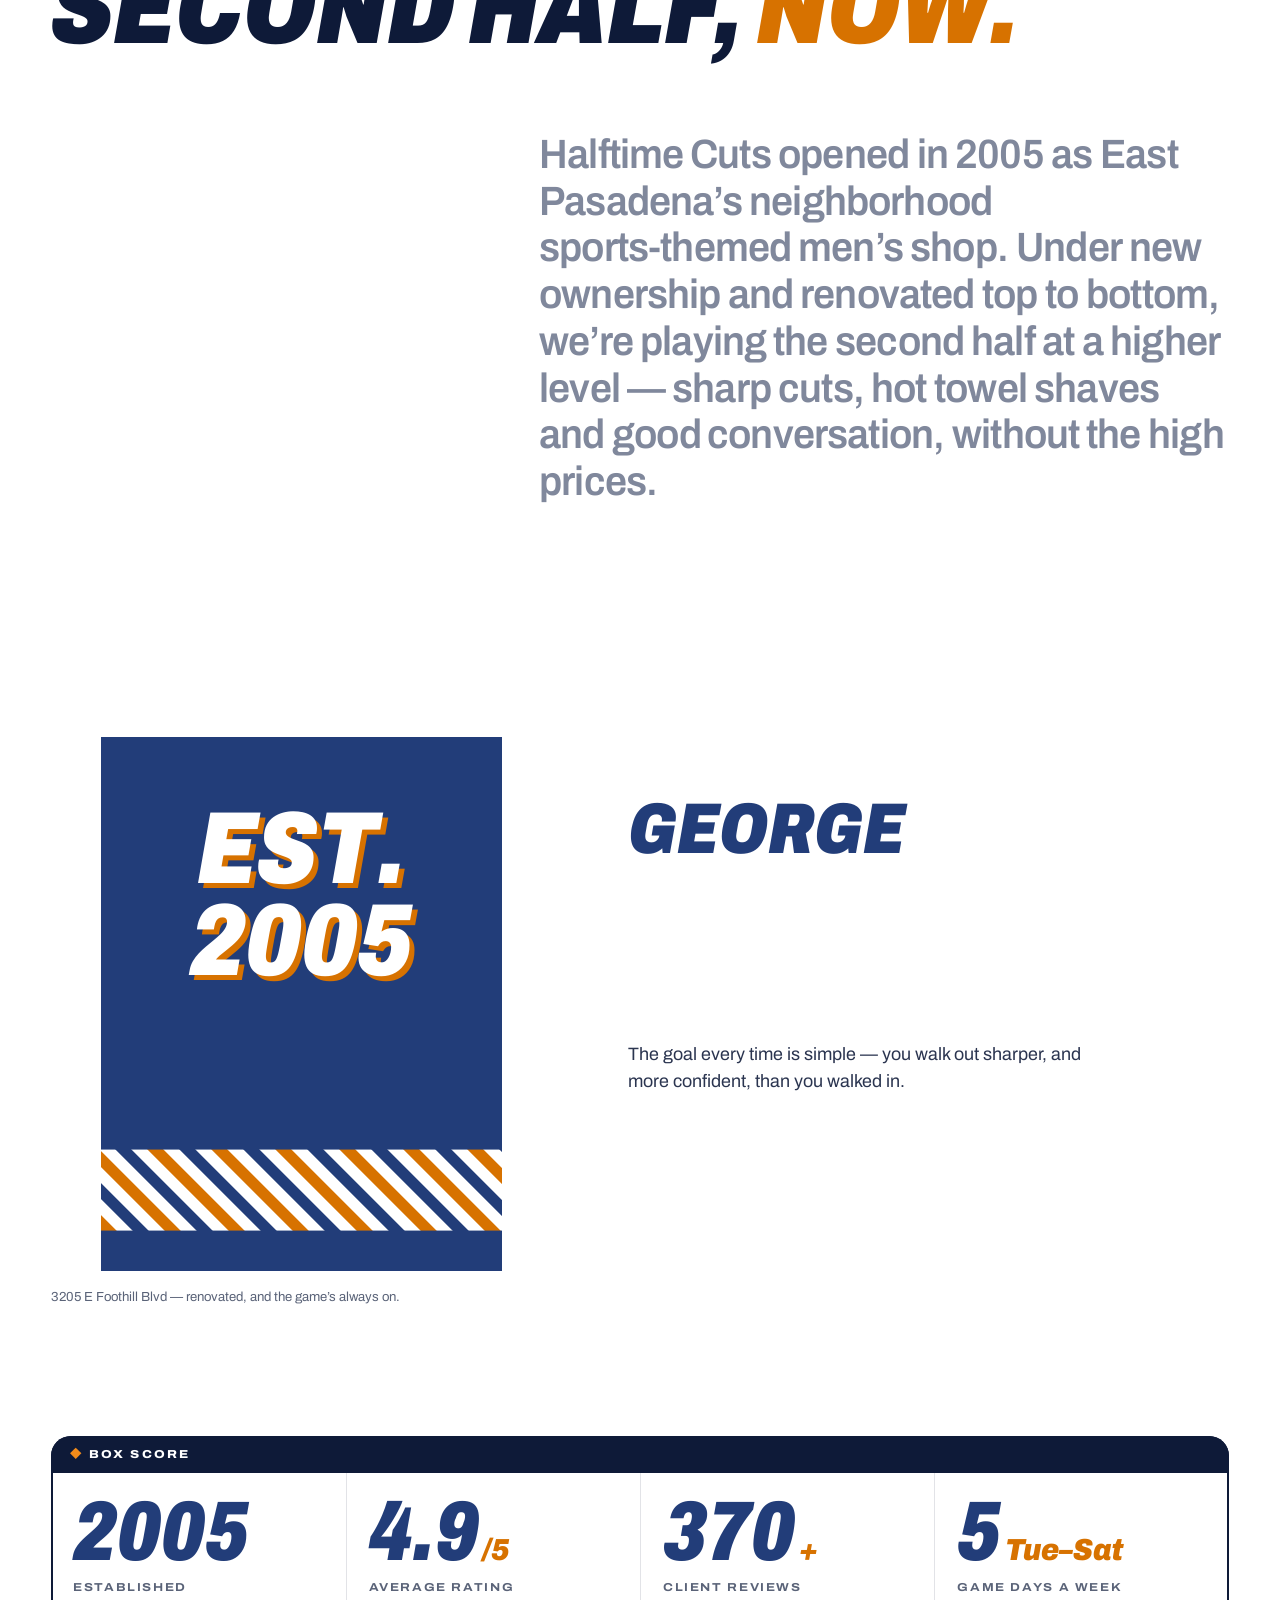
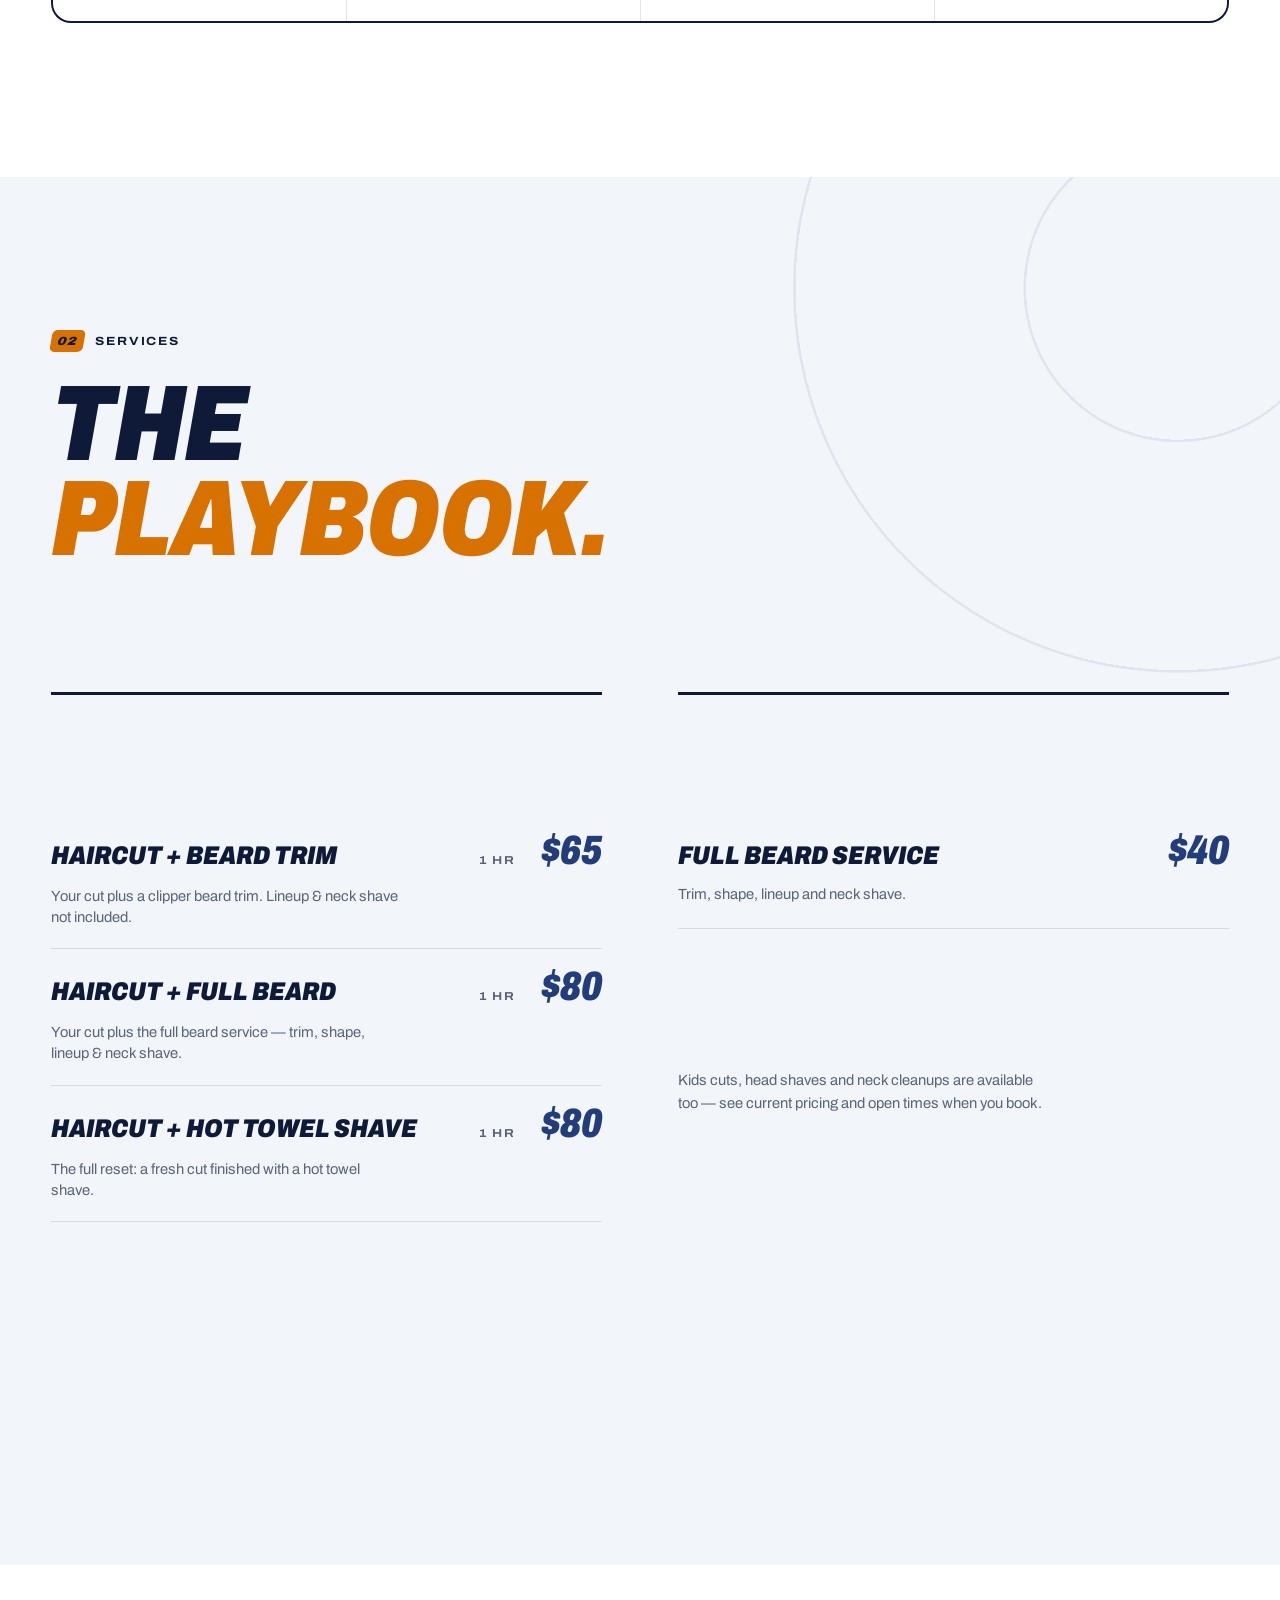
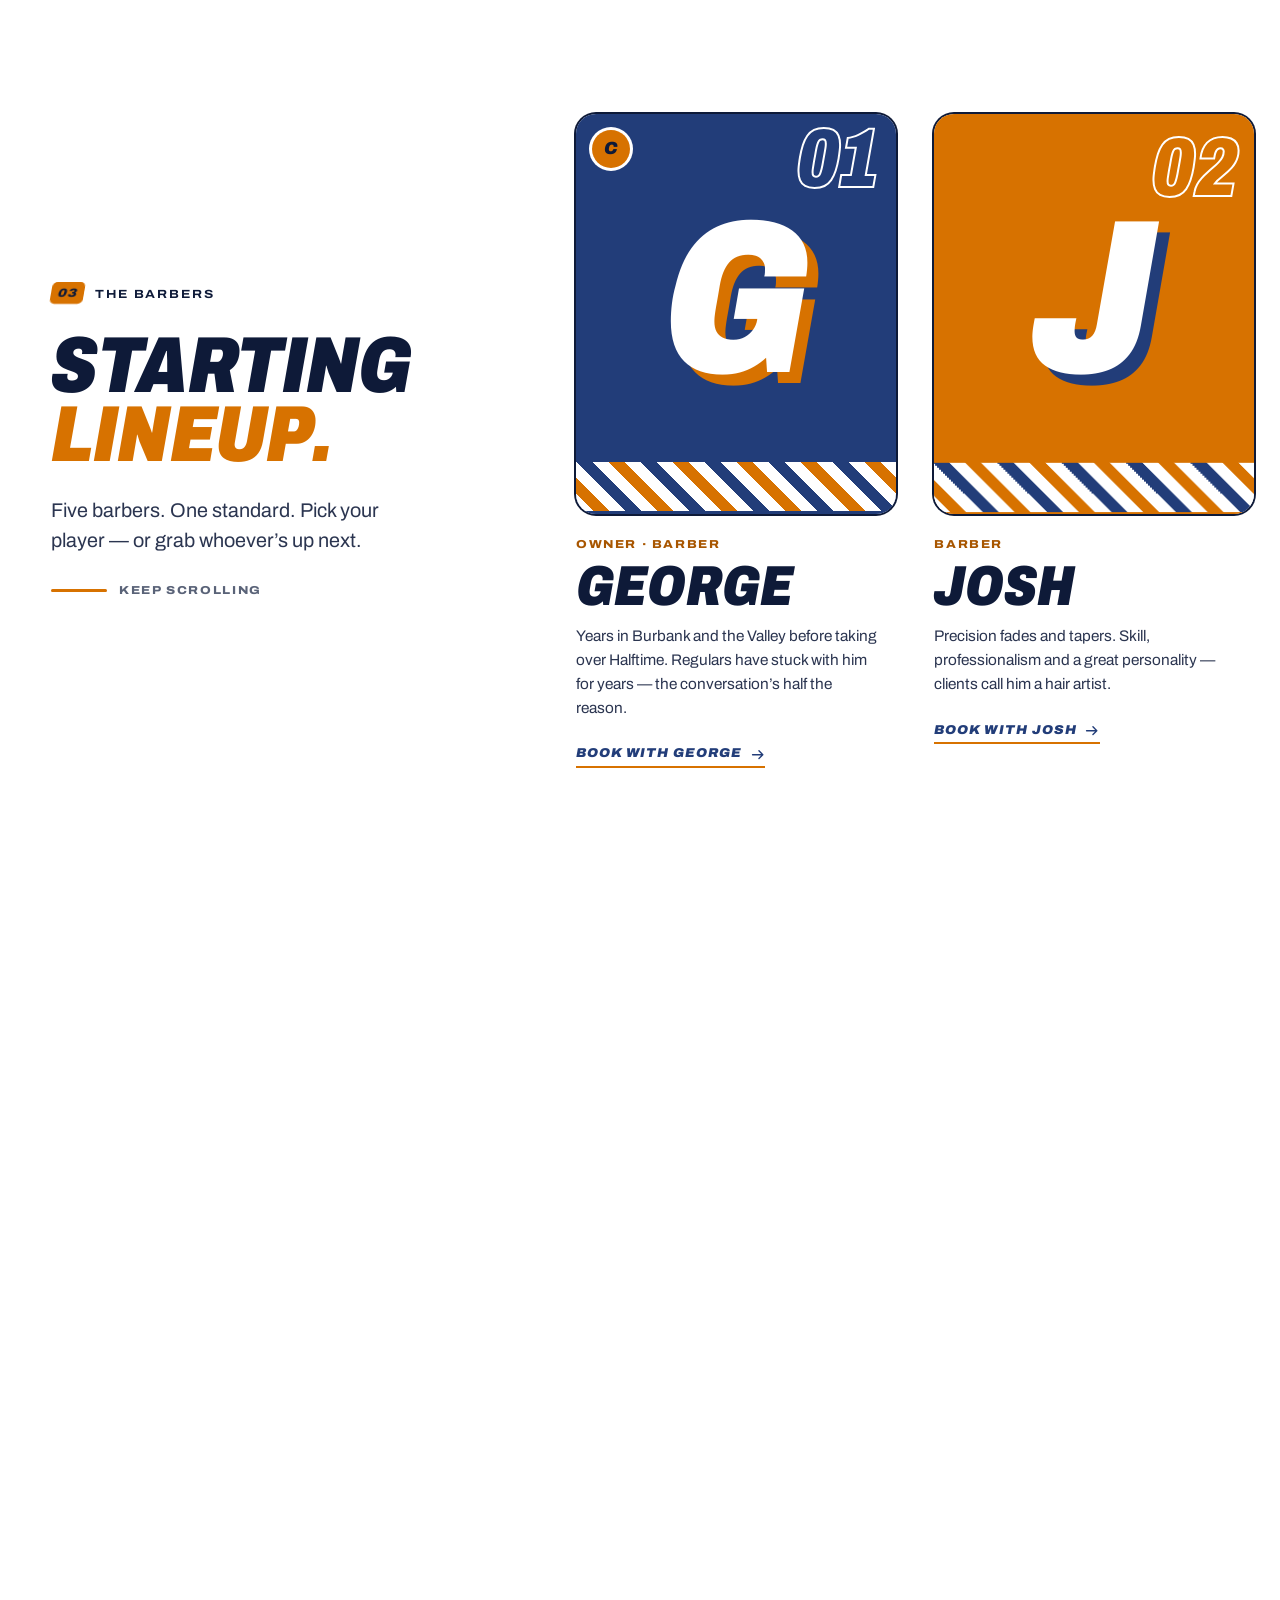
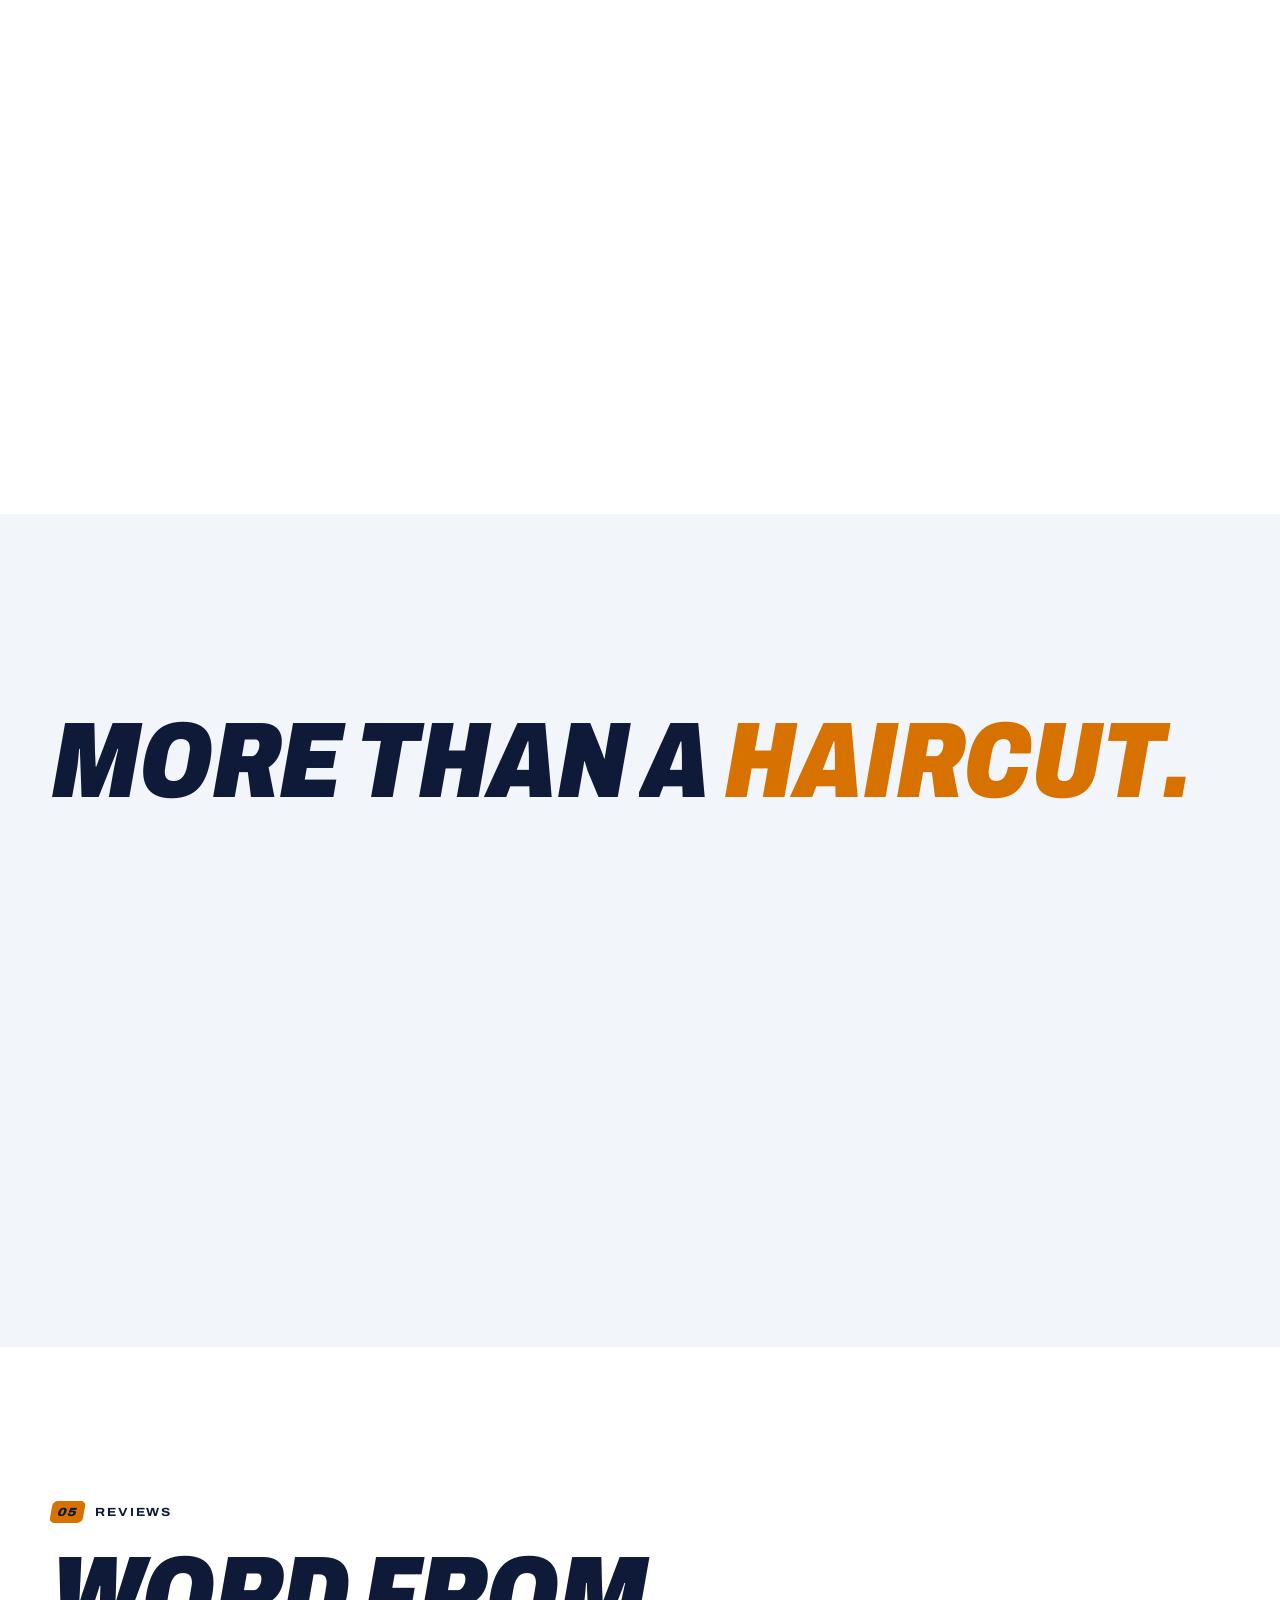
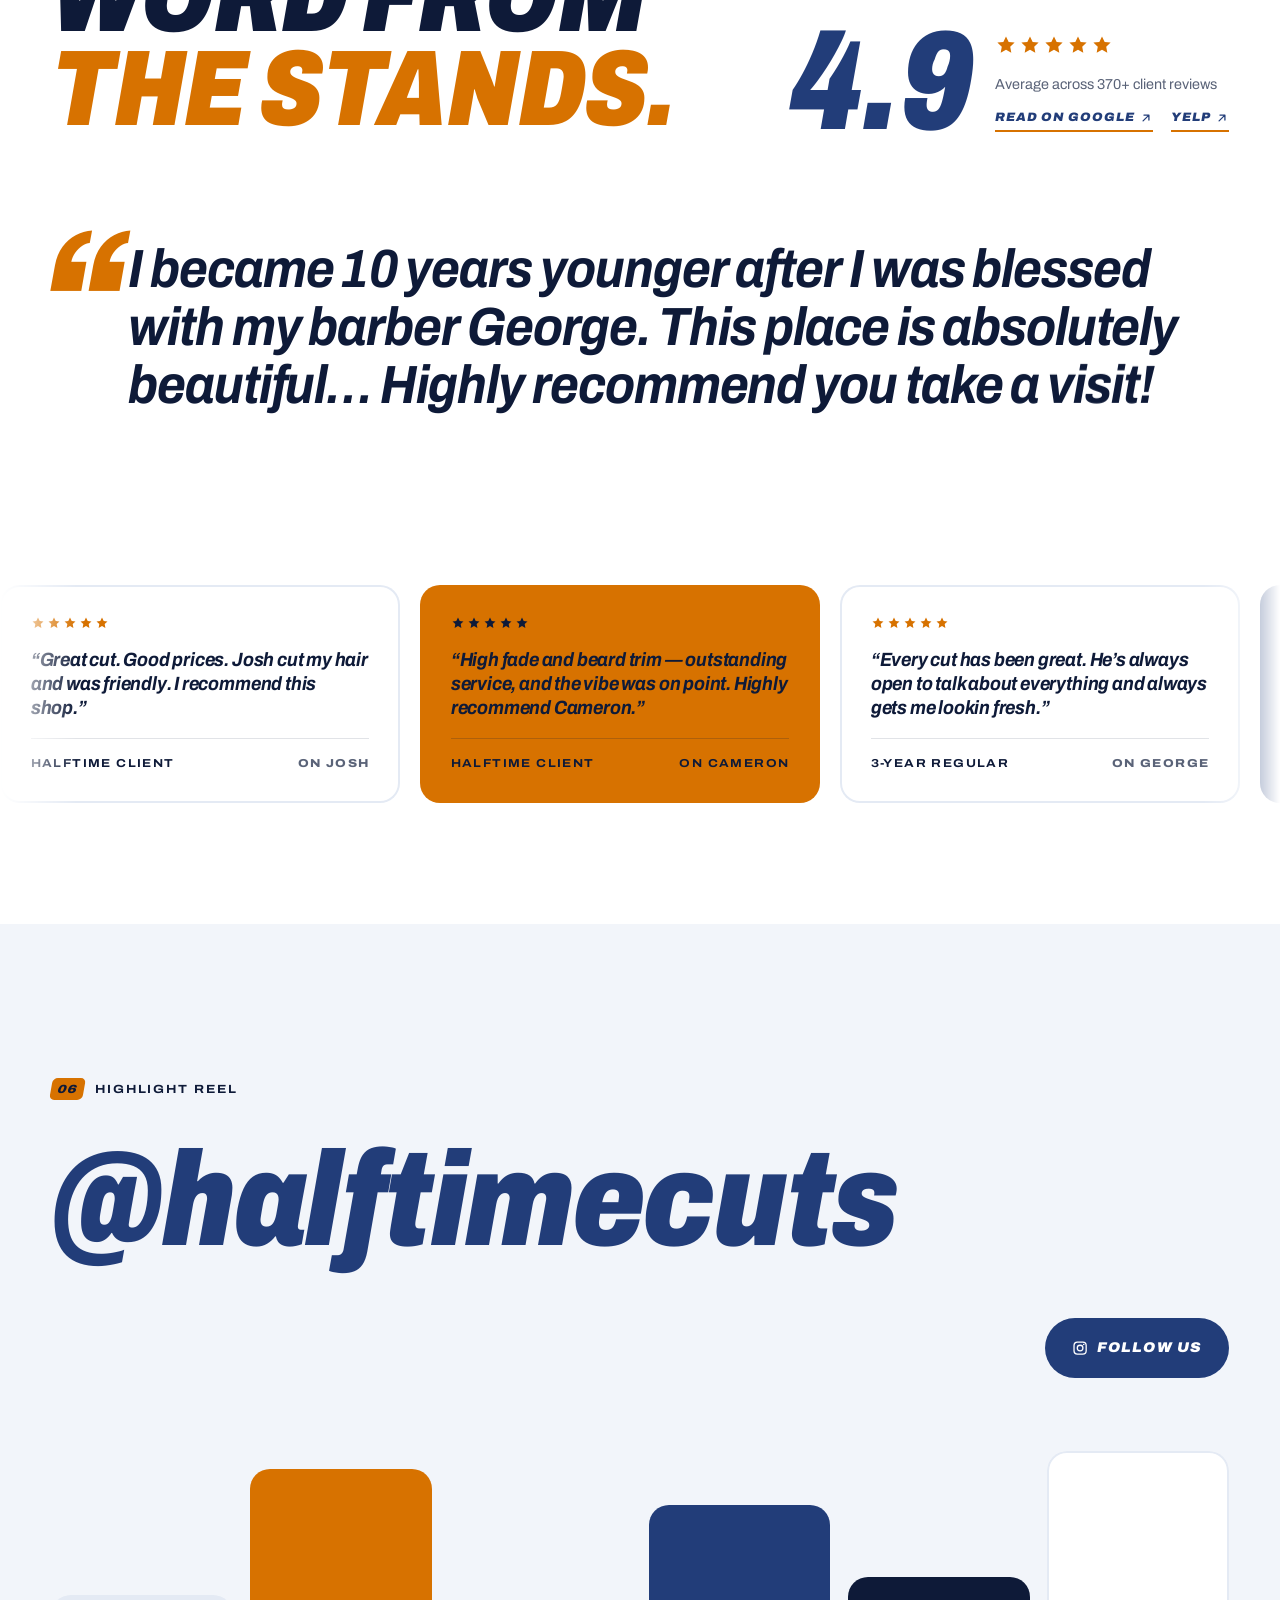
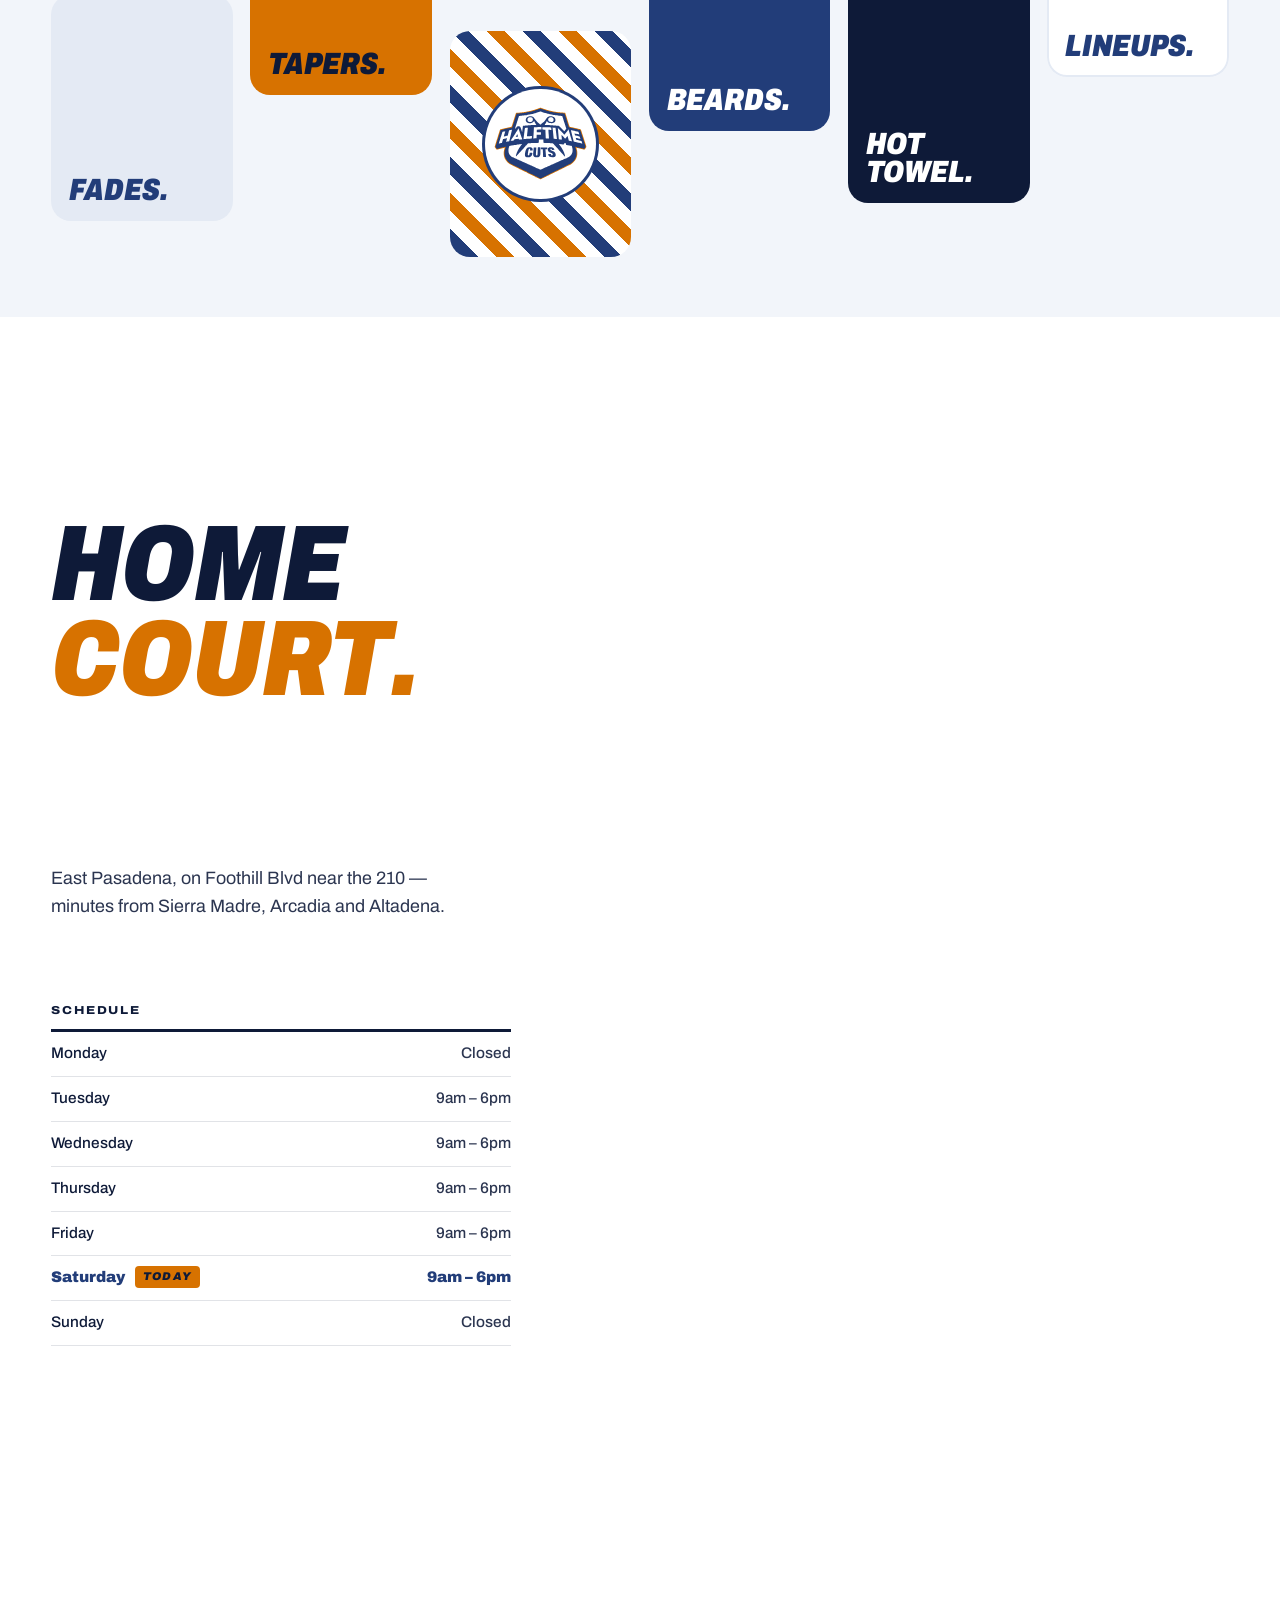
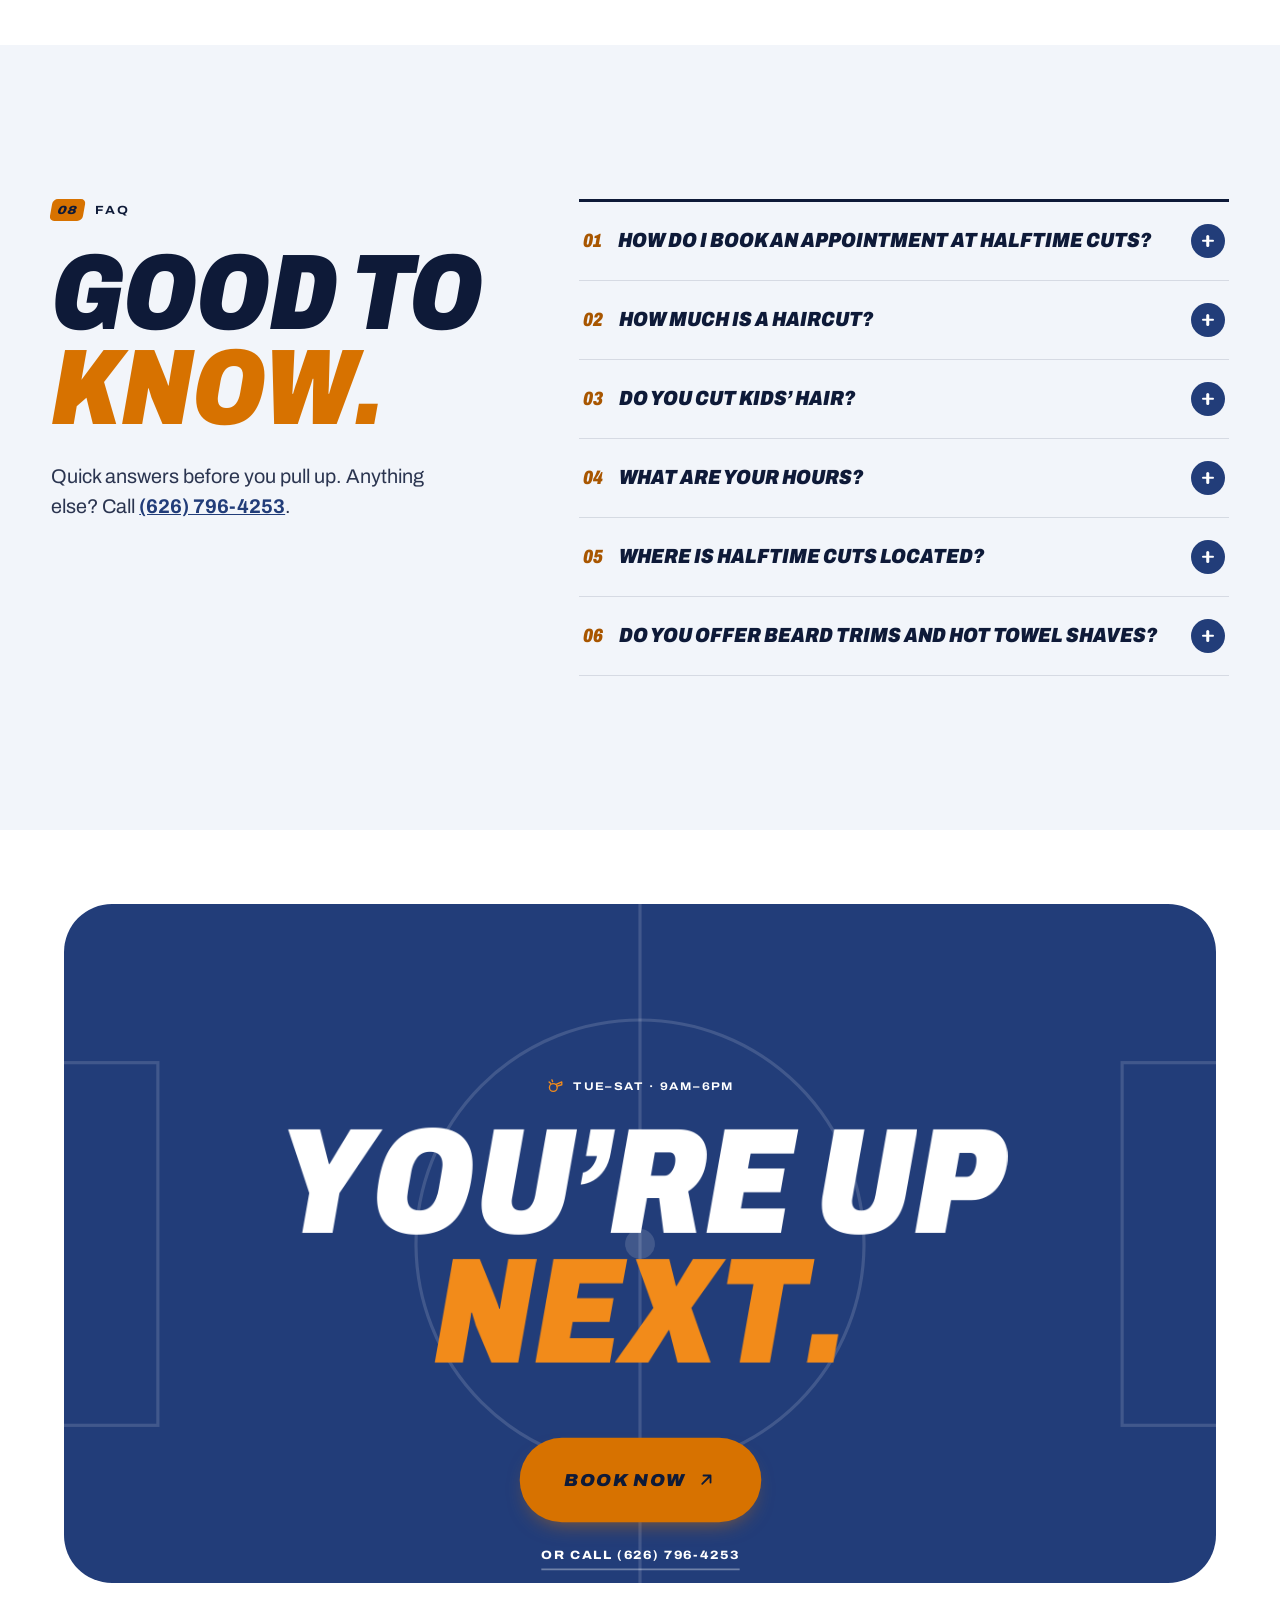
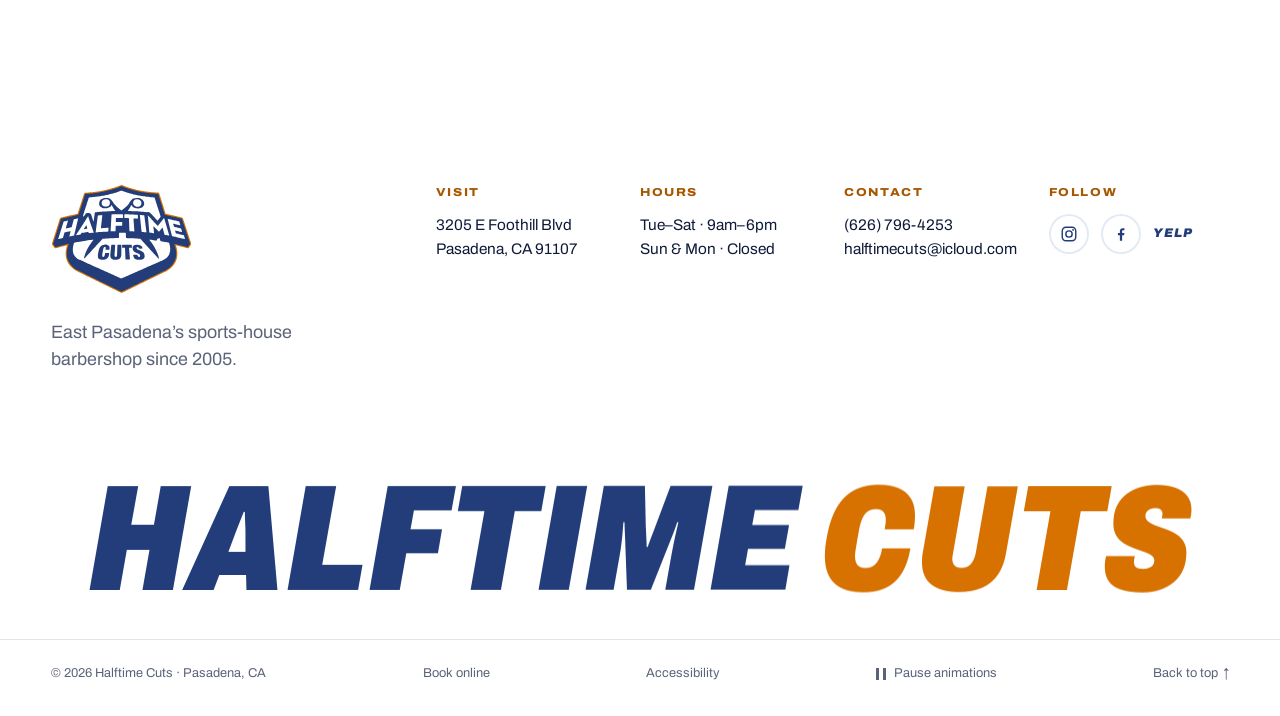
==== commit a3853060: "Clear remaining WAVE alerts: no 1px screen-reader text, one redundant link WAVE reports text inside " ====
--- a/index.html
+++ b/index.html
@@ -156,6 +156,9 @@
 
 <body>
   <a class="skip-link" href="#main">Skip to content</a>
+  <!-- Descriptions read by screen readers on links that open a new tab. -->
+  <p id="new-tab" hidden>Opens in a new tab</p>
+  <p id="svc-book" hidden>Book this service online. Opens in a new tab.</p>
 
   <svg class="sprite" aria-hidden="true" focusable="false" xmlns="http://www.w3.org/2000/svg">
     <symbol id="i-arrow" viewBox="0 0 24 24"><path d="M7 17 17 7M8.5 7H17v8.5" fill="none" stroke="currentColor" stroke-width="2.2" stroke-linecap="round" stroke-linejoin="round"/></symbol>
@@ -200,18 +203,15 @@
       </nav>
 
       <div class="header__actions">
-        <button class="icon-btn icon-btn--motion" type="button" aria-pressed="false" data-motion-toggle>
+        <button class="icon-btn icon-btn--motion" type="button" aria-pressed="false" aria-label="Pause animations" data-motion-toggle>
           <svg class="icon-pause" aria-hidden="true"><use href="#i-pause"/></svg><svg class="icon-play" aria-hidden="true"><use href="#i-play"/></svg>
-          <span class="visually-hidden">Pause animations</span>
         </button>
         <a class="icon-btn" href="https://www.instagram.com/halftimecuts/" target="_blank" rel="noopener" aria-label="Halftime Cuts on Instagram (opens in new tab)">
           <svg aria-hidden="true"><use href="#i-instagram"/></svg>
         </a>
-        <a class="btn btn--orange btn--sm" href="https://www.halftimecuts.com/s/appointments?ref=header" target="_blank" rel="noopener" data-book data-magnetic>
-          <span>Book Now</span><svg aria-hidden="true"><use href="#i-arrow"/></svg>
-        <span class="visually-hidden"> (opens in new tab)</span></a>
-        <button class="menu-toggle" type="button" aria-expanded="false" aria-controls="mobile-menu" data-menu-toggle>
-          <span class="visually-hidden" data-menu-label>Open menu</span>
+        <a class="btn btn--orange btn--sm" href="https://www.halftimecuts.com/s/appointments?ref=header" target="_blank" rel="noopener" data-book data-magnetic aria-describedby="new-tab">
+          <span>Book Now</span><svg aria-hidden="true"><use href="#i-arrow"/></svg></a>
+        <button class="menu-toggle" type="button" aria-expanded="false" aria-controls="mobile-menu" aria-label="Open menu" data-menu-toggle>
           <span class="menu-toggle__bar"></span><span class="menu-toggle__bar"></span>
         </button>
       </div>
@@ -226,13 +226,12 @@
       <a href="#visit" data-menu-link><span>04</span>Visit</a>
     </nav>
     <div class="mobile-menu__foot">
-      <a class="btn btn--orange btn--block btn--lg" href="https://www.halftimecuts.com/s/appointments?ref=menu" target="_blank" rel="noopener" data-book>
-        <span>Book Now</span><svg aria-hidden="true"><use href="#i-arrow"/></svg>
-      <span class="visually-hidden"> (opens in new tab)</span></a>
+      <a class="btn btn--orange btn--block btn--lg" href="https://www.halftimecuts.com/s/appointments?ref=menu" target="_blank" rel="noopener" data-book aria-describedby="new-tab">
+        <span>Book Now</span><svg aria-hidden="true"><use href="#i-arrow"/></svg></a>
       <div class="mobile-menu__meta">
         <a href="tel:+16267964253">(626) 796-4253</a>
         <button class="text-btn" type="button" aria-pressed="false" data-motion-toggle><span class="text-btn__icon" aria-hidden="true"></span>Pause animations</button>
-        <a href="https://www.instagram.com/halftimecuts/" target="_blank" rel="noopener">Instagram<span class="visually-hidden"> (opens in new tab)</span></a>
+        <a href="https://www.instagram.com/halftimecuts/" target="_blank" rel="noopener" aria-describedby="new-tab">Instagram</a>
       </div>
     </div>
   </div>
@@ -244,11 +243,10 @@
       <div class="hero__grid wrap">
         <div class="hero__eyebrow" data-hero-fade style="--d:.1s">
           <span class="live-dot" aria-hidden="true"></span>
-          <h1 class="eyebrow" id="hero-title">Halftime Cuts <span aria-hidden="true">·</span> Pasadena’s sports barbershop</h1>
-        </div>
-
-        <div class="hero__title">
-          <span class="visually-hidden">Best seat in the house.</span>
+          <h1 class="eyebrow" id="hero-title">Halftime Cuts <span class="eyebrow__sep" aria-hidden="true"></span> Pasadena’s sports barbershop</h1>
+        </div>
+
+        <div class="hero__title" role="img" aria-label="Best seat in the house.">
           <span class="hero__lines" aria-hidden="true">
             <span class="hero__line hero__line--1"><span class="w"><span class="c" style="--i:0">B</span><span class="c" style="--i:1">e</span><span class="c" style="--i:2">s</span><span class="c" style="--i:3">t</span></span> <span class="w"><span class="c" style="--i:4">s</span><span class="c" style="--i:5">e</span><span class="c" style="--i:6">a</span><span class="c" style="--i:7">t</span></span></span>
             <span class="hero__line hero__line--2"><span class="w"><span class="c" style="--i:8">i</span><span class="c" style="--i:9">n</span></span> <span class="w"><span class="c" style="--i:10">t</span><span class="c" style="--i:11">h</span><span class="c" style="--i:12">e</span></span></span>
@@ -279,9 +277,8 @@
         <div class="hero__foot">
           <p class="hero__lede" data-hero-fade style="--d:.35s">East Pasadena’s sports-house barbershop. Precision fades, tapers, hot towel shaves and beard work — with the game on, and without the high prices.</p>
           <div class="hero__ctas" data-hero-fade style="--d:.45s">
-            <a class="btn btn--orange btn--lg" href="https://www.halftimecuts.com/s/appointments?ref=hero" target="_blank" rel="noopener" data-book data-magnetic>
-              <span>Book Now</span><svg aria-hidden="true"><use href="#i-arrow"/></svg>
-            <span class="visually-hidden"> (opens in new tab)</span></a>
+            <a class="btn btn--orange btn--lg" href="https://www.halftimecuts.com/s/appointments?ref=hero" target="_blank" rel="noopener" data-book data-magnetic aria-describedby="new-tab">
+              <span>Book Now</span><svg aria-hidden="true"><use href="#i-arrow"/></svg></a>
             <a class="btn btn--ghost btn--lg" href="#menu"><span>See the playbook</span></a>
           </div>
         </div>
@@ -304,8 +301,8 @@
             <span class="scorebug__label">Haircut</span>
             <span class="scorebug__value">$45 <small>30 min</small></span>
           </a>
-          <a class="scorebug__cta" href="https://www.halftimecuts.com/s/appointments?ref=scoreboard" target="_blank" rel="noopener" data-book>
-            <span><small>Next up:</small> You<span class="visually-hidden"> — book an appointment (opens in new tab)</span></span><svg aria-hidden="true"><use href="#i-arrow"/></svg>
+          <a class="scorebug__cta" href="https://www.halftimecuts.com/s/appointments?ref=scoreboard" target="_blank" rel="noopener" data-book aria-label="Next up: You — book an appointment" aria-describedby="new-tab">
+            <span><small>Next up:</small> You</span><svg aria-hidden="true"><use href="#i-arrow"/></svg>
           </a>
         </div>
       </div>
@@ -349,9 +346,8 @@
             <h3 class="h3" data-split="chars">George</h3>
             <p data-reveal>Before taking over Halftime, George spent years behind the chair helping grow successful barbershops in Burbank and the San Fernando Valley. He renovated the shop top to bottom and rebuilt the vibe around two things: the craft, and the community.</p>
             <p data-reveal>The goal every time is simple — you walk out sharper, and more confident, than you walked in.</p>
-            <a class="link-arrow" href="https://www.halftimecuts.com/s/appointments?barber=george&amp;ref=owner" target="_blank" rel="noopener" data-book data-reveal>
-              <span>Book with George</span><svg aria-hidden="true"><use href="#i-arrow-right"/></svg>
-            <span class="visually-hidden"> (opens in new tab)</span></a>
+            <a class="link-arrow" href="https://www.halftimecuts.com/s/appointments?barber=george&amp;ref=owner" target="_blank" rel="noopener" data-book data-reveal aria-describedby="new-tab">
+              <span>Book with George</span><svg aria-hidden="true"><use href="#i-arrow-right"/></svg></a>
           </div>
         </div>
 
@@ -384,40 +380,36 @@
             <h3 class="menu__group-title" data-reveal><span>A</span>Cuts &amp; combos</h3>
             <ul class="menu__list">
               <li data-reveal>
-                <a class="svc" data-cursor="Book" href="https://www.halftimecuts.com/s/appointments?service=haircut" target="_blank" rel="noopener" data-book>
-                  <span class="svc__name"><span class="visually-hidden">Book </span>Haircut</span>
+                <a class="svc" data-cursor="Book" href="https://www.halftimecuts.com/s/appointments?service=haircut" target="_blank" rel="noopener" data-book aria-describedby="svc-book">
+                  <span class="svc__name">Haircut</span>
                   <span class="svc__desc">Fades, tapers, scissor work — your call.</span>
                   <span class="svc__time">30 min</span>
                   <span class="svc__price">$45</span>
-                  <span class="svc__go" aria-hidden="true"><svg><use href="#i-arrow"/></svg></span>
-                <span class="visually-hidden"> (opens in new tab)</span></a>
+                  <span class="svc__go" aria-hidden="true"><svg><use href="#i-arrow"/></svg></span></a>
               </li>
               <li data-reveal>
-                <a class="svc" data-cursor="Book" href="https://www.halftimecuts.com/s/appointments?service=haircut-beard-trim" target="_blank" rel="noopener" data-book>
-                  <span class="svc__name"><span class="visually-hidden">Book </span>Haircut + Beard Trim</span>
+                <a class="svc" data-cursor="Book" href="https://www.halftimecuts.com/s/appointments?service=haircut-beard-trim" target="_blank" rel="noopener" data-book aria-describedby="svc-book">
+                  <span class="svc__name">Haircut + Beard Trim</span>
                   <span class="svc__desc">Your cut plus a clipper beard trim. Lineup &amp; neck shave not included.</span>
                   <span class="svc__time">1 hr</span>
                   <span class="svc__price">$65</span>
-                  <span class="svc__go" aria-hidden="true"><svg><use href="#i-arrow"/></svg></span>
-                <span class="visually-hidden"> (opens in new tab)</span></a>
+                  <span class="svc__go" aria-hidden="true"><svg><use href="#i-arrow"/></svg></span></a>
               </li>
               <li data-reveal>
-                <a class="svc" data-cursor="Book" href="https://www.halftimecuts.com/s/appointments?service=haircut-full-beard" target="_blank" rel="noopener" data-book>
-                  <span class="svc__name"><span class="visually-hidden">Book </span>Haircut + Full Beard</span>
+                <a class="svc" data-cursor="Book" href="https://www.halftimecuts.com/s/appointments?service=haircut-full-beard" target="_blank" rel="noopener" data-book aria-describedby="svc-book">
+                  <span class="svc__name">Haircut + Full Beard</span>
                   <span class="svc__desc">Your cut plus the full beard service — trim, shape, lineup &amp; neck shave.</span>
                   <span class="svc__time">1 hr</span>
                   <span class="svc__price">$80</span>
-                  <span class="svc__go" aria-hidden="true"><svg><use href="#i-arrow"/></svg></span>
-                <span class="visually-hidden"> (opens in new tab)</span></a>
+                  <span class="svc__go" aria-hidden="true"><svg><use href="#i-arrow"/></svg></span></a>
               </li>
               <li data-reveal>
-                <a class="svc" data-cursor="Book" href="https://www.halftimecuts.com/s/appointments?service=haircut-hot-towel-shave" target="_blank" rel="noopener" data-book>
-                  <span class="svc__name"><span class="visually-hidden">Book </span>Haircut + Hot Towel Shave</span>
+                <a class="svc" data-cursor="Book" href="https://www.halftimecuts.com/s/appointments?service=haircut-hot-towel-shave" target="_blank" rel="noopener" data-book aria-describedby="svc-book">
+                  <span class="svc__name">Haircut + Hot Towel Shave</span>
                   <span class="svc__desc">The full reset: a fresh cut finished with a hot towel shave.</span>
                   <span class="svc__time">1 hr</span>
                   <span class="svc__price">$80</span>
-                  <span class="svc__go" aria-hidden="true"><svg><use href="#i-arrow"/></svg></span>
-                <span class="visually-hidden"> (opens in new tab)</span></a>
+                  <span class="svc__go" aria-hidden="true"><svg><use href="#i-arrow"/></svg></span></a>
               </li>
             </ul>
           </div>
@@ -426,30 +418,27 @@
             <h3 class="menu__group-title" data-reveal><span>B</span>Beard &amp; shave</h3>
             <ul class="menu__list">
               <li data-reveal>
-                <a class="svc" data-cursor="Book" href="https://www.halftimecuts.com/s/appointments?service=beard-trim" target="_blank" rel="noopener" data-book>
-                  <span class="svc__name"><span class="visually-hidden">Book </span>Beard Trim</span>
+                <a class="svc" data-cursor="Book" href="https://www.halftimecuts.com/s/appointments?service=beard-trim" target="_blank" rel="noopener" data-book aria-describedby="svc-book">
+                  <span class="svc__name">Beard Trim</span>
                   <span class="svc__desc">A clean clipper trim. Lineup &amp; neck not included.</span>
                   <span class="svc__time">30 min</span>
                   <span class="svc__price">$25</span>
-                  <span class="svc__go" aria-hidden="true"><svg><use href="#i-arrow"/></svg></span>
-                <span class="visually-hidden"> (opens in new tab)</span></a>
+                  <span class="svc__go" aria-hidden="true"><svg><use href="#i-arrow"/></svg></span></a>
               </li>
               <li data-reveal>
-                <a class="svc" data-cursor="Book" href="https://www.halftimecuts.com/s/appointments?service=full-beard-service" target="_blank" rel="noopener" data-book>
-                  <span class="svc__name"><span class="visually-hidden">Book </span>Full Beard Service</span>
+                <a class="svc" data-cursor="Book" href="https://www.halftimecuts.com/s/appointments?service=full-beard-service" target="_blank" rel="noopener" data-book aria-describedby="svc-book">
+                  <span class="svc__name">Full Beard Service</span>
                   <span class="svc__desc">Trim, shape, lineup and neck shave.</span>
                   <span class="svc__price">$40</span>
-                  <span class="svc__go" aria-hidden="true"><svg><use href="#i-arrow"/></svg></span>
-                <span class="visually-hidden"> (opens in new tab)</span></a>
+                  <span class="svc__go" aria-hidden="true"><svg><use href="#i-arrow"/></svg></span></a>
               </li>
               <li data-reveal>
-                <a class="svc" data-cursor="Book" href="https://www.halftimecuts.com/s/appointments?service=hot-towel-shave" target="_blank" rel="noopener" data-book>
-                  <span class="svc__name"><span class="visually-hidden">Book </span>Hot Towel Shave</span>
+                <a class="svc" data-cursor="Book" href="https://www.halftimecuts.com/s/appointments?service=hot-towel-shave" target="_blank" rel="noopener" data-book aria-describedby="svc-book">
+                  <span class="svc__name">Hot Towel Shave</span>
                   <span class="svc__desc">Hot towels, warm lather and a close, old-school finish.</span>
                   <span class="svc__time">30 min</span>
                   <span class="svc__price">$50</span>
-                  <span class="svc__go" aria-hidden="true"><svg><use href="#i-arrow"/></svg></span>
-                <span class="visually-hidden"> (opens in new tab)</span></a>
+                  <span class="svc__go" aria-hidden="true"><svg><use href="#i-arrow"/></svg></span></a>
               </li>
             </ul>
             <p class="menu__note" data-reveal>Kids cuts, head shaves and neck cleanups are available too — see current pricing and open times when you book.</p>
@@ -457,9 +446,8 @@
         </div>
 
         <div class="menu__cta" data-reveal>
-          <a class="btn btn--orange btn--lg" href="https://www.halftimecuts.com/s/appointments?ref=services" target="_blank" rel="noopener" data-book data-magnetic>
-            <span>Book your chair</span><svg aria-hidden="true"><use href="#i-arrow"/></svg>
-          <span class="visually-hidden"> (opens in new tab)</span></a>
+          <a class="btn btn--orange btn--lg" href="https://www.halftimecuts.com/s/appointments?ref=services" target="_blank" rel="noopener" data-book data-magnetic aria-describedby="new-tab">
+            <span>Book your chair</span><svg aria-hidden="true"><use href="#i-arrow"/></svg></a>
           <p>Secure online booking powered by Square.</p>
         </div>
       </div>
@@ -490,7 +478,7 @@
                 <p class="player__role">Owner · Barber</p>
                 <h3 class="player__name">George</h3>
                 <p class="player__bio">Years in Burbank and the Valley before taking over Halftime. Regulars have stuck with him for years — the conversation’s half the reason.</p>
-                <a class="link-arrow" href="https://www.halftimecuts.com/s/appointments?barber=george" target="_blank" rel="noopener" data-book><span>Book with George</span><svg aria-hidden="true"><use href="#i-arrow-right"/></svg><span class="visually-hidden"> (opens in new tab)</span></a>
+                <a class="link-arrow" href="https://www.halftimecuts.com/s/appointments?barber=george" target="_blank" rel="noopener" data-book aria-describedby="new-tab"><span>Book with George</span><svg aria-hidden="true"><use href="#i-arrow-right"/></svg></a>
               </div>
             </article>
 
@@ -506,7 +494,7 @@
                 <p class="player__role">Barber</p>
                 <h3 class="player__name">Josh</h3>
                 <p class="player__bio">Precision fades and tapers. Skill, professionalism and a great personality — clients call him a hair artist.</p>
-                <a class="link-arrow" href="https://www.halftimecuts.com/s/appointments?barber=josh" target="_blank" rel="noopener" data-book><span>Book with Josh</span><svg aria-hidden="true"><use href="#i-arrow-right"/></svg><span class="visually-hidden"> (opens in new tab)</span></a>
+                <a class="link-arrow" href="https://www.halftimecuts.com/s/appointments?barber=josh" target="_blank" rel="noopener" data-book aria-describedby="new-tab"><span>Book with Josh</span><svg aria-hidden="true"><use href="#i-arrow-right"/></svg></a>
               </div>
             </article>
 
@@ -522,7 +510,7 @@
                 <p class="player__role">Barber</p>
                 <h3 class="player__name">Wilson</h3>
                 <p class="player__bio">Our chill guy — laid-back in the chair, sharp on the details.</p>
-                <a class="link-arrow" href="https://www.halftimecuts.com/s/appointments?barber=wilson" target="_blank" rel="noopener" data-book><span>Book with Wilson</span><svg aria-hidden="true"><use href="#i-arrow-right"/></svg><span class="visually-hidden"> (opens in new tab)</span></a>
+                <a class="link-arrow" href="https://www.halftimecuts.com/s/appointments?barber=wilson" target="_blank" rel="noopener" data-book aria-describedby="new-tab"><span>Book with Wilson</span><svg aria-hidden="true"><use href="#i-arrow-right"/></svg></a>
               </div>
             </article>
 
@@ -538,7 +526,7 @@
                 <p class="player__role">Barber</p>
                 <h3 class="player__name">Cameron</h3>
                 <p class="player__bio">High fades and beard trims, and clients say the vibe in his chair is on point.</p>
-                <a class="link-arrow" href="https://www.halftimecuts.com/s/appointments?barber=cameron" target="_blank" rel="noopener" data-book><span>Book with Cameron</span><svg aria-hidden="true"><use href="#i-arrow-right"/></svg><span class="visually-hidden"> (opens in new tab)</span></a>
+                <a class="link-arrow" href="https://www.halftimecuts.com/s/appointments?barber=cameron" target="_blank" rel="noopener" data-book aria-describedby="new-tab"><span>Book with Cameron</span><svg aria-hidden="true"><use href="#i-arrow-right"/></svg></a>
               </div>
             </article>
 
@@ -554,7 +542,7 @@
                 <p class="player__role">Barber</p>
                 <h3 class="player__name">Kevin</h3>
                 <p class="player__bio">Fades, tapers and beard work, done to the Halftime standard. Ask for Kevin when you book.</p>
-                <a class="link-arrow" href="https://www.halftimecuts.com/s/appointments?barber=kevin" target="_blank" rel="noopener" data-book><span>Book with Kevin</span><svg aria-hidden="true"><use href="#i-arrow-right"/></svg><span class="visually-hidden"> (opens in new tab)</span></a>
+                <a class="link-arrow" href="https://www.halftimecuts.com/s/appointments?barber=kevin" target="_blank" rel="noopener" data-book aria-describedby="new-tab"><span>Book with Kevin</span><svg aria-hidden="true"><use href="#i-arrow-right"/></svg></a>
               </div>
             </article>
           </div>
@@ -606,8 +594,8 @@
               <span class="stars stars--lg" role="img" aria-label="Rated 4.9 out of 5"><svg><use href="#i-star"/></svg><svg><use href="#i-star"/></svg><svg><use href="#i-star"/></svg><svg><use href="#i-star"/></svg><svg><use href="#i-star"/></svg></span>
               <p class="score__meta">Average across 370+ client reviews</p>
               <p class="score__links">
-                <a href="https://www.google.com/maps/search/?api=1&amp;query=Halftime+Cuts+3205+E+Foothill+Blvd+Pasadena+CA+91107" target="_blank" rel="noopener">Read on Google<svg aria-hidden="true"><use href="#i-arrow"/></svg><span class="visually-hidden"> (opens in new tab)</span></a>
-                <a href="https://www.yelp.com/biz/halftime-cuts-pasadena" target="_blank" rel="noopener">Yelp<svg aria-hidden="true"><use href="#i-arrow"/></svg><span class="visually-hidden"> (opens in new tab)</span></a>
+                <a href="https://www.google.com/maps/search/?api=1&amp;query=Halftime+Cuts+3205+E+Foothill+Blvd+Pasadena+CA+91107" target="_blank" rel="noopener" aria-describedby="new-tab">Read on Google<svg aria-hidden="true"><use href="#i-arrow"/></svg></a>
+                <a href="https://www.yelp.com/biz/halftime-cuts-pasadena" target="_blank" rel="noopener" aria-describedby="new-tab">Yelp<svg aria-hidden="true"><use href="#i-arrow"/></svg></a>
               </p>
             </div>
           </div>
@@ -662,8 +650,8 @@
         <div class="gram__row">
           <p class="section-intro" data-reveal>Fresh off the chair. Fades, tapers and beard work — straight from the shop floor.</p>
           <div data-reveal>
-            <a class="btn btn--blue btn--lg" href="https://www.instagram.com/halftimecuts/" target="_blank" rel="noopener" data-magnetic>
-              <svg aria-hidden="true"><use href="#i-instagram"/></svg><span>Follow us<span class="visually-hidden"> on Instagram (opens in new tab)</span></span></a>
+            <a class="btn btn--blue btn--lg" href="https://www.instagram.com/halftimecuts/" target="_blank" rel="noopener" data-magnetic aria-label="Follow us on Instagram" aria-describedby="new-tab">
+              <svg aria-hidden="true"><use href="#i-instagram"/></svg><span>Follow us</span></a>
           </div>
         </div>
       </div>
@@ -704,9 +692,8 @@
           <h2 class="h2" id="visit-title" data-split="words">Home <em>court.</em></h2>
 
           <address class="visit__address" data-reveal>
-            <a href="https://www.google.com/maps/dir/?api=1&amp;destination=Halftime+Cuts+3205+E+Foothill+Blvd+Pasadena+CA+91107" target="_blank" rel="noopener">
-              3205 E Foothill Blvd<br>Pasadena, CA 91107
-            <span class="visually-hidden"> (opens in new tab)</span></a>
+            <a href="https://www.google.com/maps/dir/?api=1&amp;destination=Halftime+Cuts+3205+E+Foothill+Blvd+Pasadena+CA+91107" target="_blank" rel="noopener" aria-describedby="new-tab">
+              3205 E Foothill Blvd<br>Pasadena, CA 91107</a>
           </address>
 
           <p class="visit__local" data-reveal>East Pasadena, on Foothill Blvd near the 210 — minutes from Sierra Madre, Arcadia and Altadena.</p>
@@ -732,21 +719,18 @@
           </div>
 
           <div class="visit__ctas" data-reveal>
-            <a class="btn btn--orange btn--lg" href="https://www.halftimecuts.com/s/appointments?ref=visit" target="_blank" rel="noopener" data-book data-magnetic>
-              <span>Book Now</span><svg aria-hidden="true"><use href="#i-arrow"/></svg>
-            <span class="visually-hidden"> (opens in new tab)</span></a>
-            <a class="btn btn--ghost btn--lg" href="https://www.google.com/maps/dir/?api=1&amp;destination=Halftime+Cuts+3205+E+Foothill+Blvd+Pasadena+CA+91107" target="_blank" rel="noopener">
-              <svg aria-hidden="true"><use href="#i-pin"/></svg><span>Directions</span>
-            <span class="visually-hidden"> (opens in new tab)</span></a>
+            <a class="btn btn--orange btn--lg" href="https://www.halftimecuts.com/s/appointments?ref=visit" target="_blank" rel="noopener" data-book data-magnetic aria-describedby="new-tab">
+              <span>Book Now</span><svg aria-hidden="true"><use href="#i-arrow"/></svg></a>
+            <a class="btn btn--ghost btn--lg" href="https://www.google.com/maps/dir/?api=1&amp;destination=Halftime+Cuts+3205+E+Foothill+Blvd+Pasadena+CA+91107" target="_blank" rel="noopener" aria-describedby="new-tab">
+              <svg aria-hidden="true"><use href="#i-pin"/></svg><span>Directions</span></a>
           </div>
         </div>
 
         <div class="visit__map" data-reveal>
           <div class="map-frame">
-            <a class="map-fallback" href="https://www.google.com/maps/search/?api=1&amp;query=Halftime+Cuts+3205+E+Foothill+Blvd+Pasadena+CA+91107" target="_blank" rel="noopener">
+            <a class="map-fallback" href="https://www.google.com/maps/search/?api=1&amp;query=Halftime+Cuts+3205+E+Foothill+Blvd+Pasadena+CA+91107" target="_blank" rel="noopener" aria-describedby="new-tab">
               <img src="assets/img/logo.svg" alt="" width="616" height="482" loading="lazy">
-              <span>Open in Google Maps</span>
-            <span class="visually-hidden"> (opens in new tab)</span></a>
+              <span>Open in Google Maps</span></a>
             <iframe title="Map showing Halftime Cuts at 3205 E Foothill Blvd, Pasadena" src="https://www.google.com/maps?q=Halftime+Cuts,+3205+E+Foothill+Blvd,+Pasadena,+CA+91107&amp;output=embed" loading="lazy" referrerpolicy="no-referrer-when-downgrade"></iframe>
           </div>
           <p class="visit__map-note">Tap the map for directions.</p>
@@ -806,9 +790,8 @@
         <div class="cta__content">
           <p class="kicker kicker--light"><svg aria-hidden="true"><use href="#i-whistle"/></svg>Tue–Sat · 9am–6pm</p>
           <h2 class="cta__title" id="cta-title"><span data-split="chars">You’re up</span> <em data-split="chars">next.</em></h2>
-          <a class="btn btn--orange btn--xl" href="https://www.halftimecuts.com/s/appointments?ref=cta" target="_blank" rel="noopener" data-book data-magnetic>
-            <span>Book Now</span><svg aria-hidden="true"><use href="#i-arrow"/></svg>
-          <span class="visually-hidden"> (opens in new tab)</span></a>
+          <a class="btn btn--orange btn--xl" href="https://www.halftimecuts.com/s/appointments?ref=cta" target="_blank" rel="noopener" data-book data-magnetic aria-describedby="new-tab">
+            <span>Book Now</span><svg aria-hidden="true"><use href="#i-arrow"/></svg></a>
           <a class="cta__phone" href="tel:+16267964253">or call (626) 796-4253</a>
         </div>
       </div>
@@ -816,17 +799,14 @@
   </main>
 
   <footer class="footer">
-    <h2 class="visually-hidden">Halftime Cuts — contact, hours and links</h2>
     <div class="wrap footer__grid">
       <div class="footer__brand">
-        <a class="brand brand--lg" href="#top" aria-label="Halftime Cuts — back to top">
-          <img class="brand__logo" src="assets/img/logo.svg" alt="" width="616" height="482" loading="lazy">
-        </a>
+        <h2 class="brand brand--lg"><img class="brand__logo" src="assets/img/logo.svg" alt="Halftime Cuts" width="616" height="482" loading="lazy"></h2>
         <p>East Pasadena’s sports-house barbershop since 2005.</p>
       </div>
       <div class="footer__col">
         <h3>Visit</h3>
-        <p>3205 E Foothill Blvd<br>Pasadena, CA 91107</p>
+        <p><a href="https://www.google.com/maps/dir/?api=1&amp;destination=Halftime+Cuts+3205+E+Foothill+Blvd+Pasadena+CA+91107" target="_blank" rel="noopener" aria-describedby="new-tab">3205 E Foothill Blvd<br>Pasadena, CA 91107</a></p>
       </div>
       <div class="footer__col">
         <h3>Hours</h3>
@@ -841,7 +821,7 @@
         <p class="footer__social">
           <a href="https://www.instagram.com/halftimecuts/" target="_blank" rel="noopener" aria-label="Instagram (opens in new tab)"><svg aria-hidden="true"><use href="#i-instagram"/></svg></a>
           <a href="https://www.facebook.com/HalftimeCuts/" target="_blank" rel="noopener" aria-label="Facebook (opens in new tab)"><svg aria-hidden="true"><use href="#i-facebook"/></svg></a>
-          <a class="footer__yelp" href="https://www.yelp.com/biz/halftime-cuts-pasadena" target="_blank" rel="noopener">Yelp<span class="visually-hidden"> (opens in new tab)</span></a>
+          <a class="footer__yelp" href="https://www.yelp.com/biz/halftime-cuts-pasadena" target="_blank" rel="noopener" aria-describedby="new-tab">Yelp</a>
         </p>
       </div>
     </div>
@@ -850,19 +830,18 @@
 
     <div class="wrap footer__legal">
       <p>© <span data-year>2026</span> Halftime Cuts · Pasadena, CA</p>
-      <a href="https://www.halftimecuts.com/s/appointments?ref=footer" target="_blank" rel="noopener" data-book>Book online<span class="visually-hidden"> (opens in new tab)</span></a>
+      <a href="https://www.halftimecuts.com/s/appointments?ref=footer" target="_blank" rel="noopener" data-book aria-describedby="new-tab">Book online</a>
       <a href="accessibility.html">Accessibility</a>
       <button class="text-btn" type="button" aria-pressed="false" data-motion-toggle><span class="text-btn__icon" aria-hidden="true"></span>Pause animations</button>
-      <a href="#top">Back to top <span aria-hidden="true">↑</span></a>
+      <a class="footer__top" href="#top">Back to top</a>
     </div>
   </footer>
 
   <!-- Mobile: booking is always one thumb away. -->
   <aside class="book-bar" data-book-bar aria-label="Quick booking">
     <a class="book-bar__call" href="tel:+16267964253" aria-label="Call Halftime Cuts"><svg aria-hidden="true"><use href="#i-phone"/></svg></a>
-    <a class="btn btn--orange book-bar__btn" href="https://www.halftimecuts.com/s/appointments?ref=mobile-bar" target="_blank" rel="noopener" data-book>
-      <span>Book Now</span><svg aria-hidden="true"><use href="#i-arrow"/></svg>
-    <span class="visually-hidden"> (opens in new tab)</span></a>
+    <a class="btn btn--orange book-bar__btn" href="https://www.halftimecuts.com/s/appointments?ref=mobile-bar" target="_blank" rel="noopener" data-book aria-describedby="new-tab">
+      <span>Book Now</span><svg aria-hidden="true"><use href="#i-arrow"/></svg></a>
   </aside>
 
   <div class="cursor" aria-hidden="true"><span class="cursor__label">Book<svg><use href="#i-arrow"/></svg></span></div>
--- a/assets/css/styles.css
+++ b/assets/css/styles.css
@@ -115,14 +115,6 @@
 .review-card--blue :focus-visible { outline-color: var(--white); }
 /* Programmatic focus targets (sections reached via in-page links) don't need a ring */
 [tabindex="-1"]:focus { outline: none; }
-
-.visually-hidden {
-  position: absolute !important;
-  width: 1px; height: 1px;
-  padding: 0; margin: -1px;
-  overflow: hidden; clip: rect(0 0 0 0);
-  white-space: nowrap; border: 0;
-}
 
 .skip-link {
   position: fixed;
@@ -237,6 +229,12 @@
   margin: -0.08em -0.12em -0.12em -0.02em;
 }
 .wi, .c { display: inline-block; will-change: transform; }
+
+/* Counters (set up by JS): the real number stays put for screen readers and is
+   clipped (never faded) while a decorative copy ticks up over it. */
+[data-count] { display: inline-block; position: relative; }
+.count__tick { position: absolute; top: 0; left: 0; white-space: nowrap; }
+.is-counting > .count__value { display: inline-block; clip-path: inset(0 0 100% 0); }
 
 /* ---------- Buttons & links ---------- */
 .btn {
@@ -490,7 +488,7 @@
   transition: transform 0.6s var(--ease), height 0.5s var(--ease);
 }
 .header.is-scrolled .brand__logo { height: 46px; }
-.brand:hover .brand__logo { transform: rotate(-4deg) scale(1.04); }
+a.brand:hover .brand__logo { transform: rotate(-4deg) scale(1.04); }
 .brand--lg .brand__logo { height: 110px; }
 
 .nav { display: none; }
@@ -665,6 +663,9 @@
   text-transform: uppercase;
   color: var(--blue);
 }
+/* Separators and arrows are drawn as generated content (with empty alt text) so they're never
+   read aloud and never sit in a tiny box of their own that checkers mistake for small text. */
+.eyebrow__sep::before { content: "·"; content: "·" / ""; }
 .live-dot {
   position: relative;
   width: 9px; height: 9px;
@@ -1998,6 +1999,7 @@
 .footer__legal a { display: inline-block; padding-block: 4px; text-decoration: none; }
 .footer__legal { align-items: center; }
 .footer__legal a:hover { color: var(--navy); }
+.footer__top::after { content: "↑"; content: "↑" / ""; margin-left: 0.35em; }
 @media (max-width: 899px) { .footer__legal { padding-bottom: calc(100px + env(safe-area-inset-bottom)); } }
 
 /* ---------- Mobile booking bar ---------- */
@@ -2062,10 +2064,11 @@
   white-space: nowrap;
   transform: translate(14px, 14px) scale(0);
   transform-origin: top left;
-  transition: transform 0.45s var(--ease);
+  visibility: hidden;
+  transition: transform 0.45s var(--ease), visibility 0s linear 0.45s;
 }
 .cursor__label svg { width: 13px; height: 13px; }
-.cursor.is-active .cursor__label { transform: translate(14px, 14px) scale(1); }
+.cursor.is-active .cursor__label { transform: translate(14px, 14px) scale(1); visibility: visible; transition: transform 0.45s var(--ease), visibility 0s; }
 
 /* ---------- FAQ ---------- */
 .faq { background: var(--ice); }
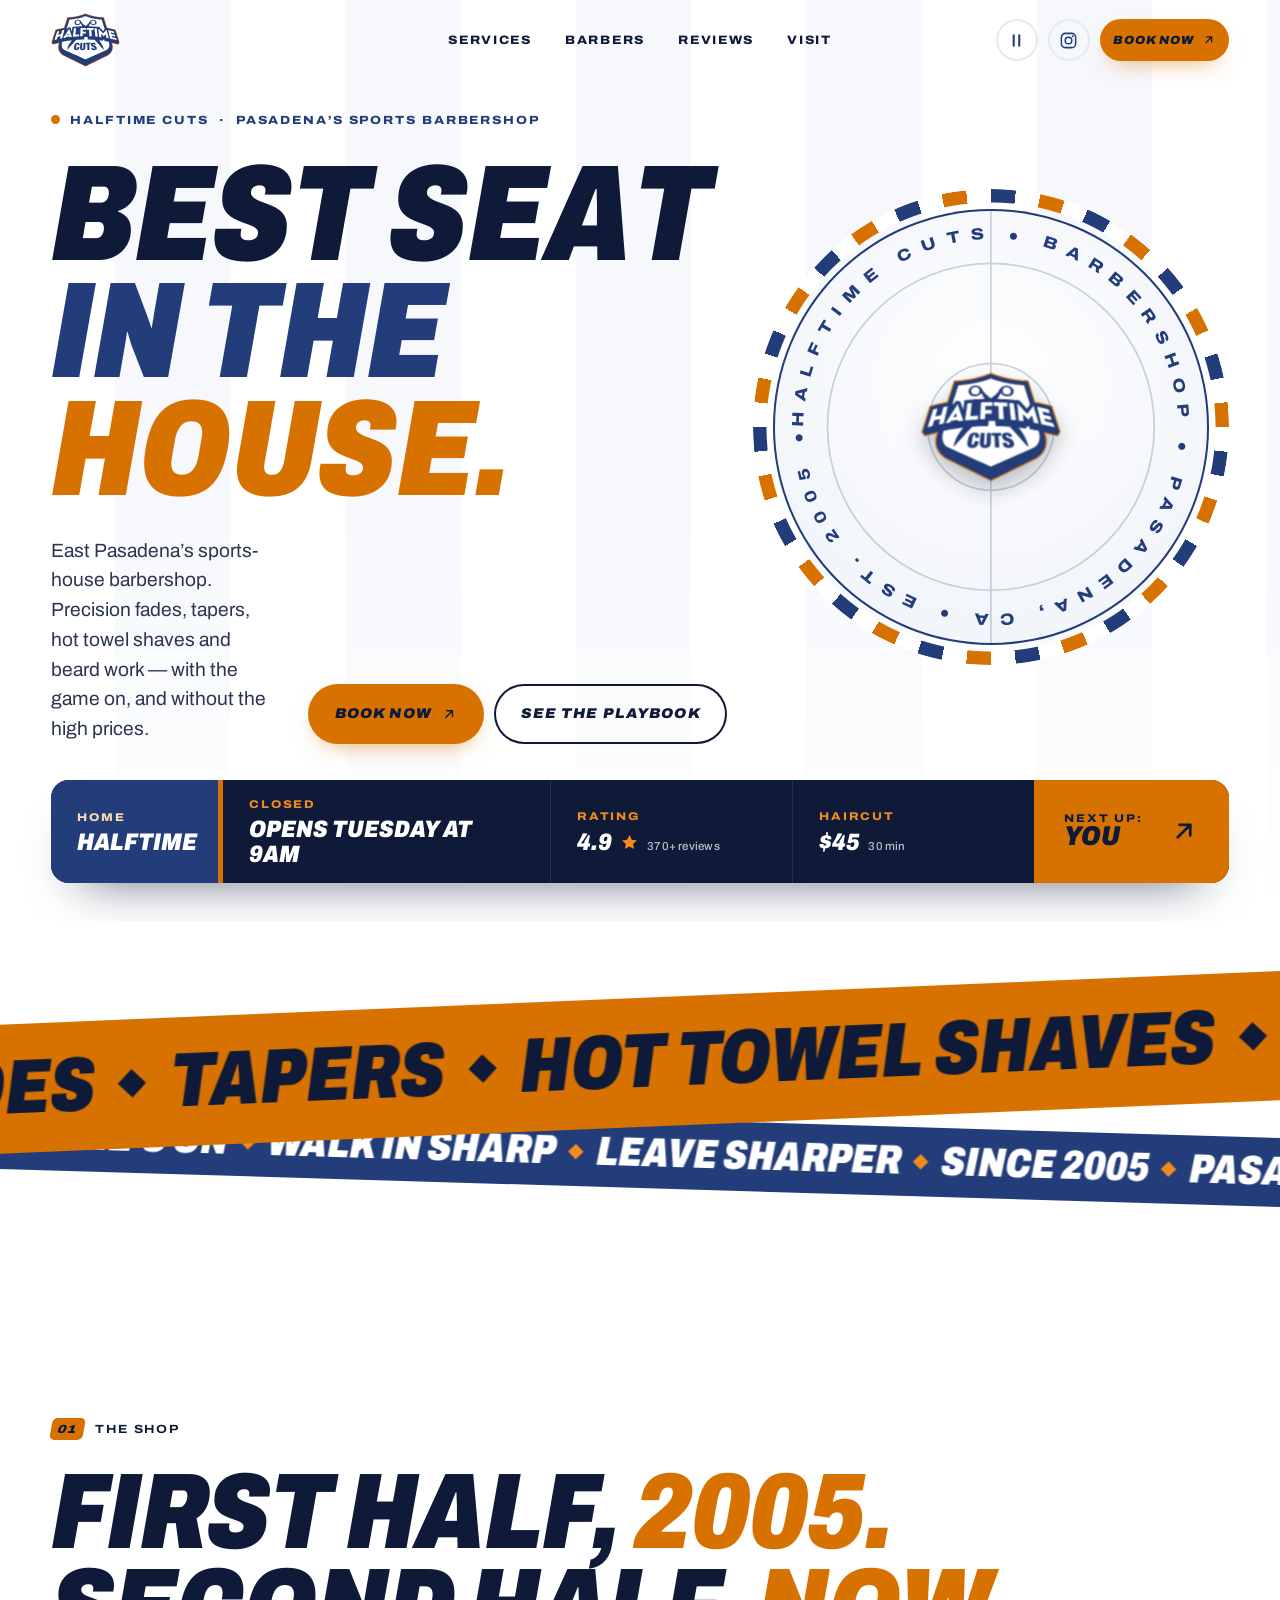
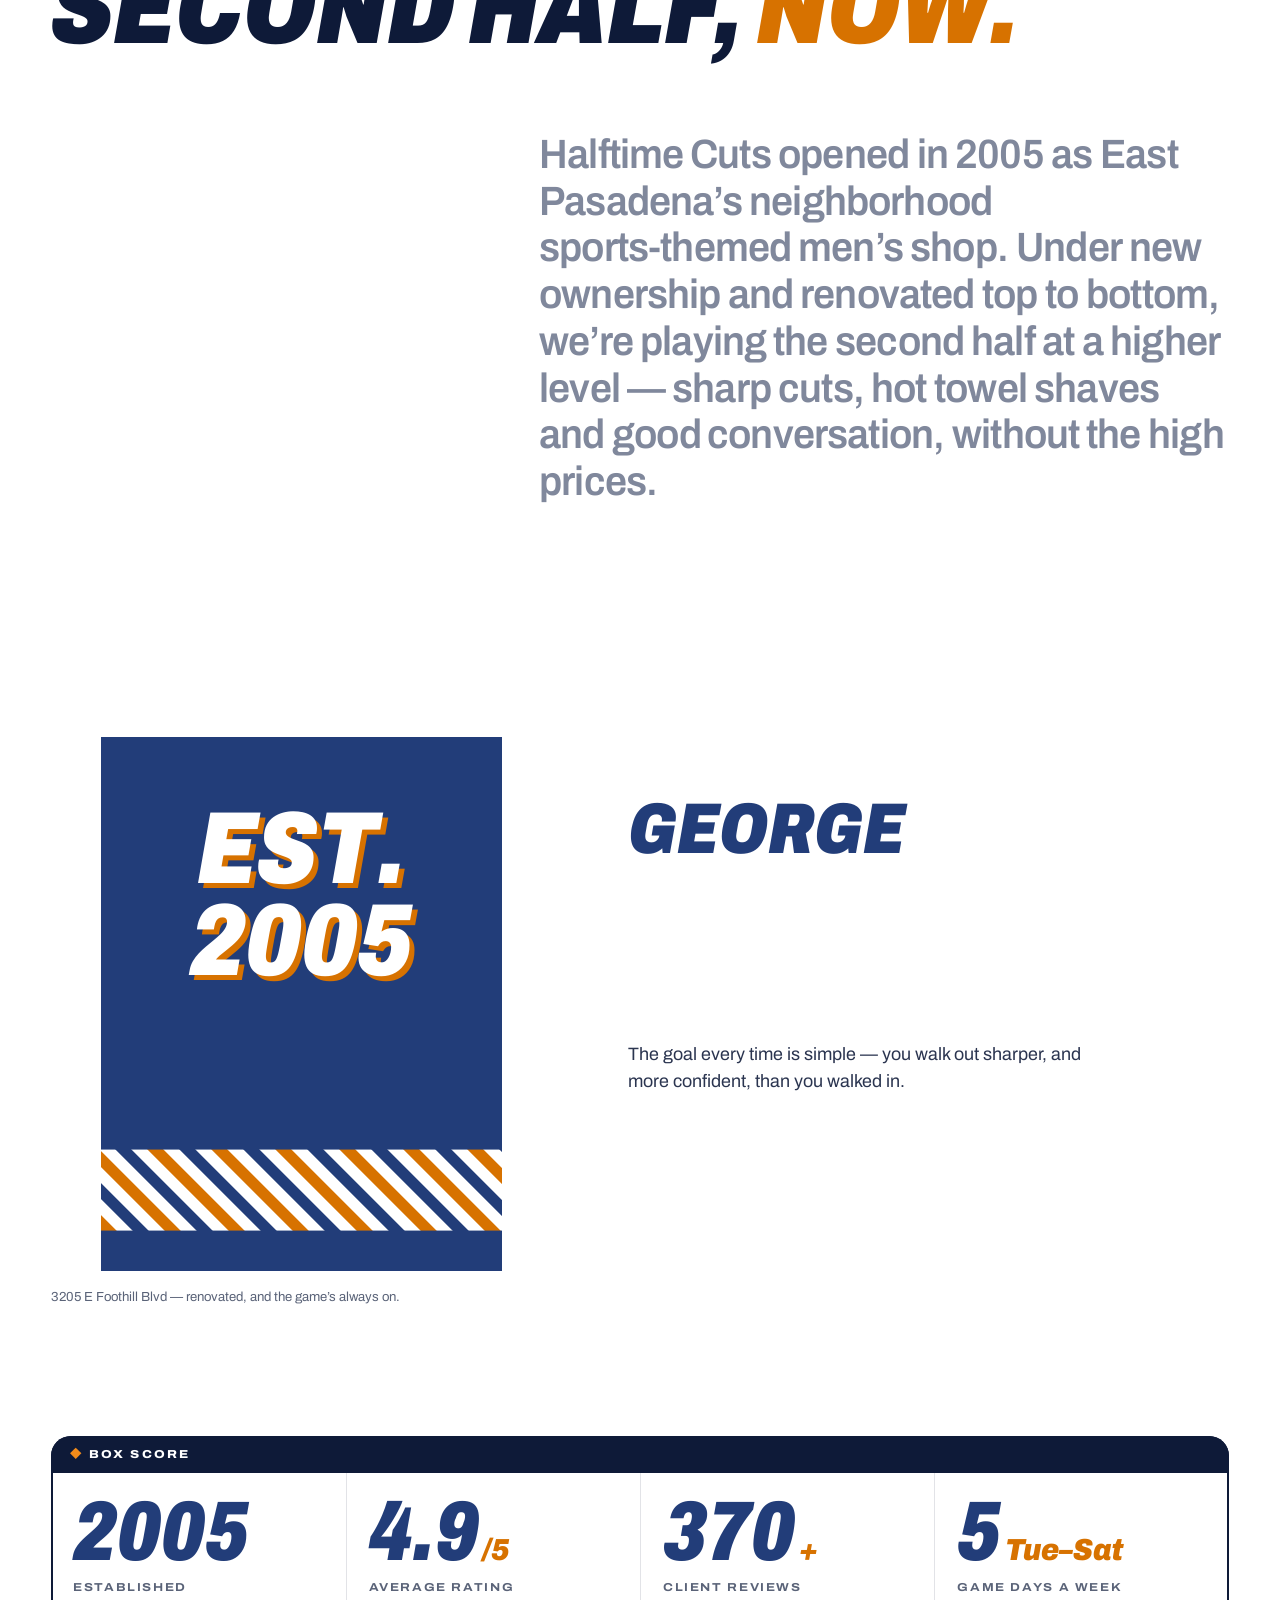
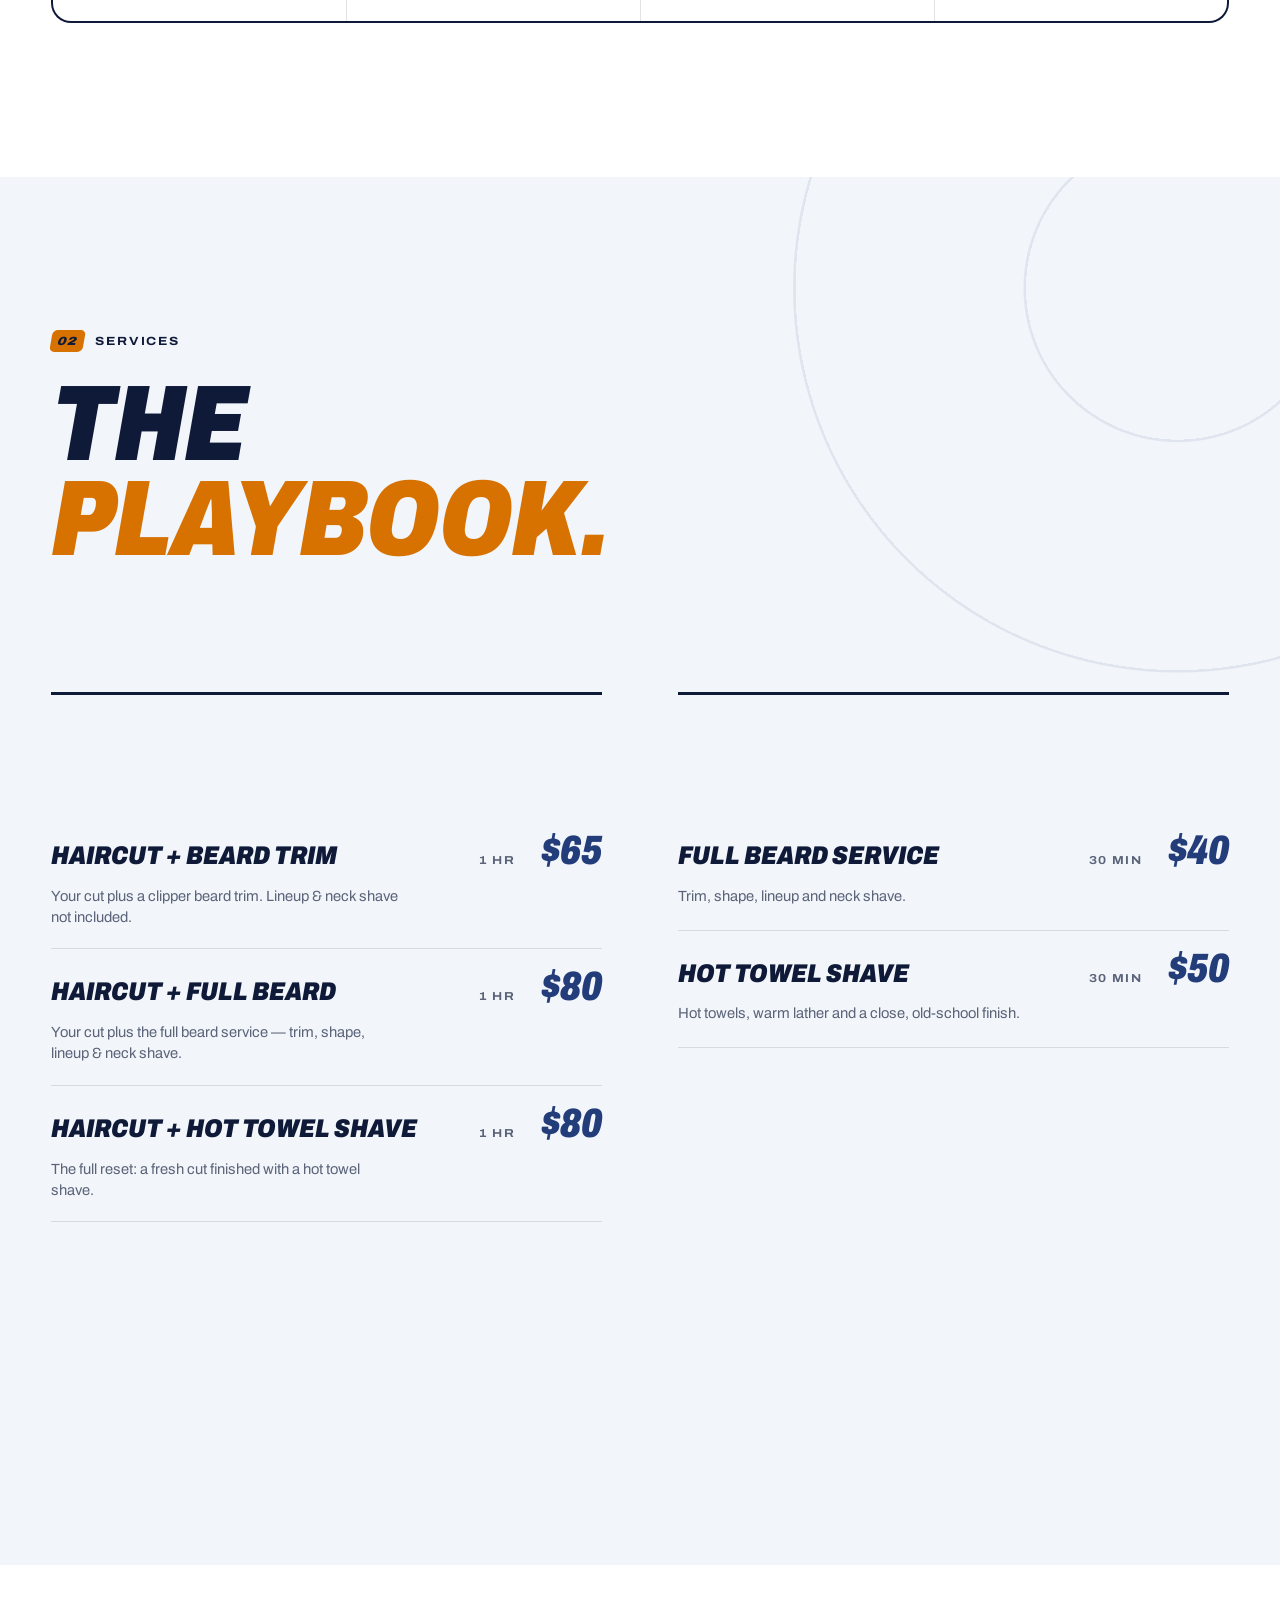
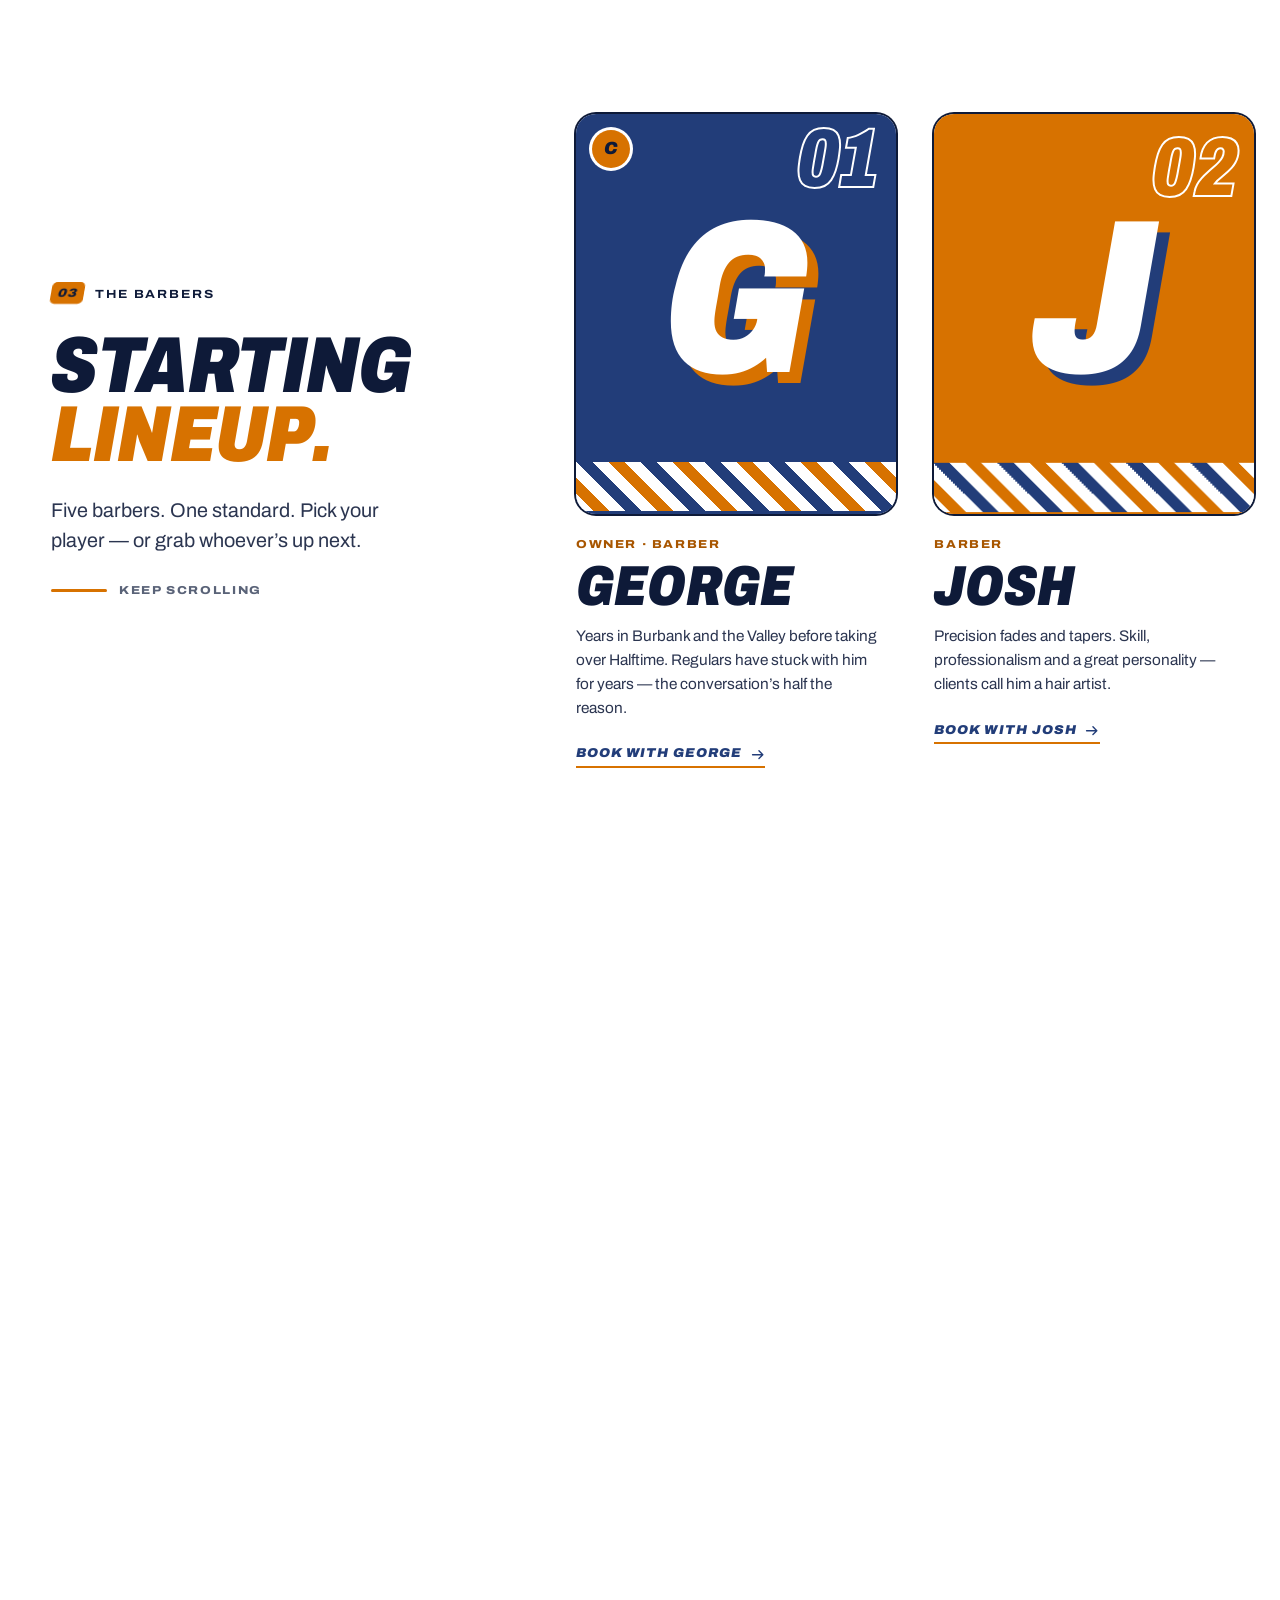
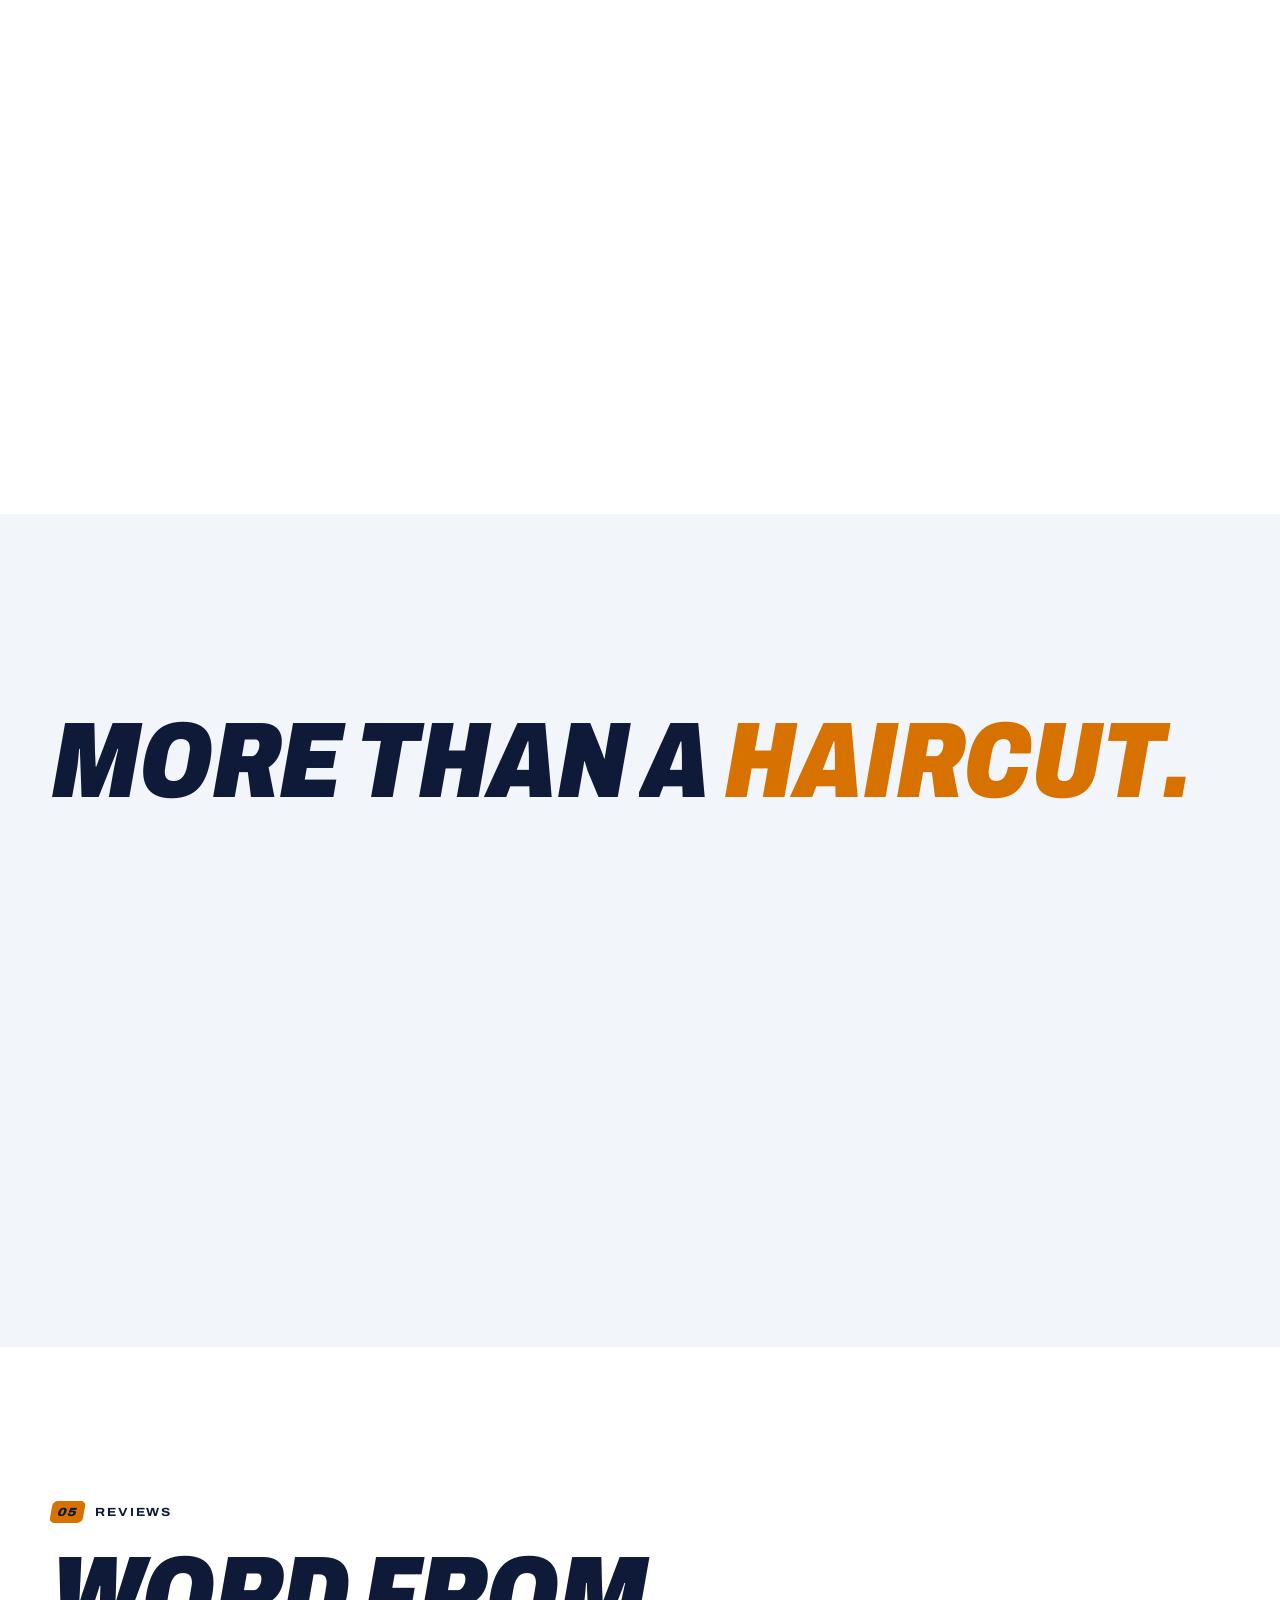
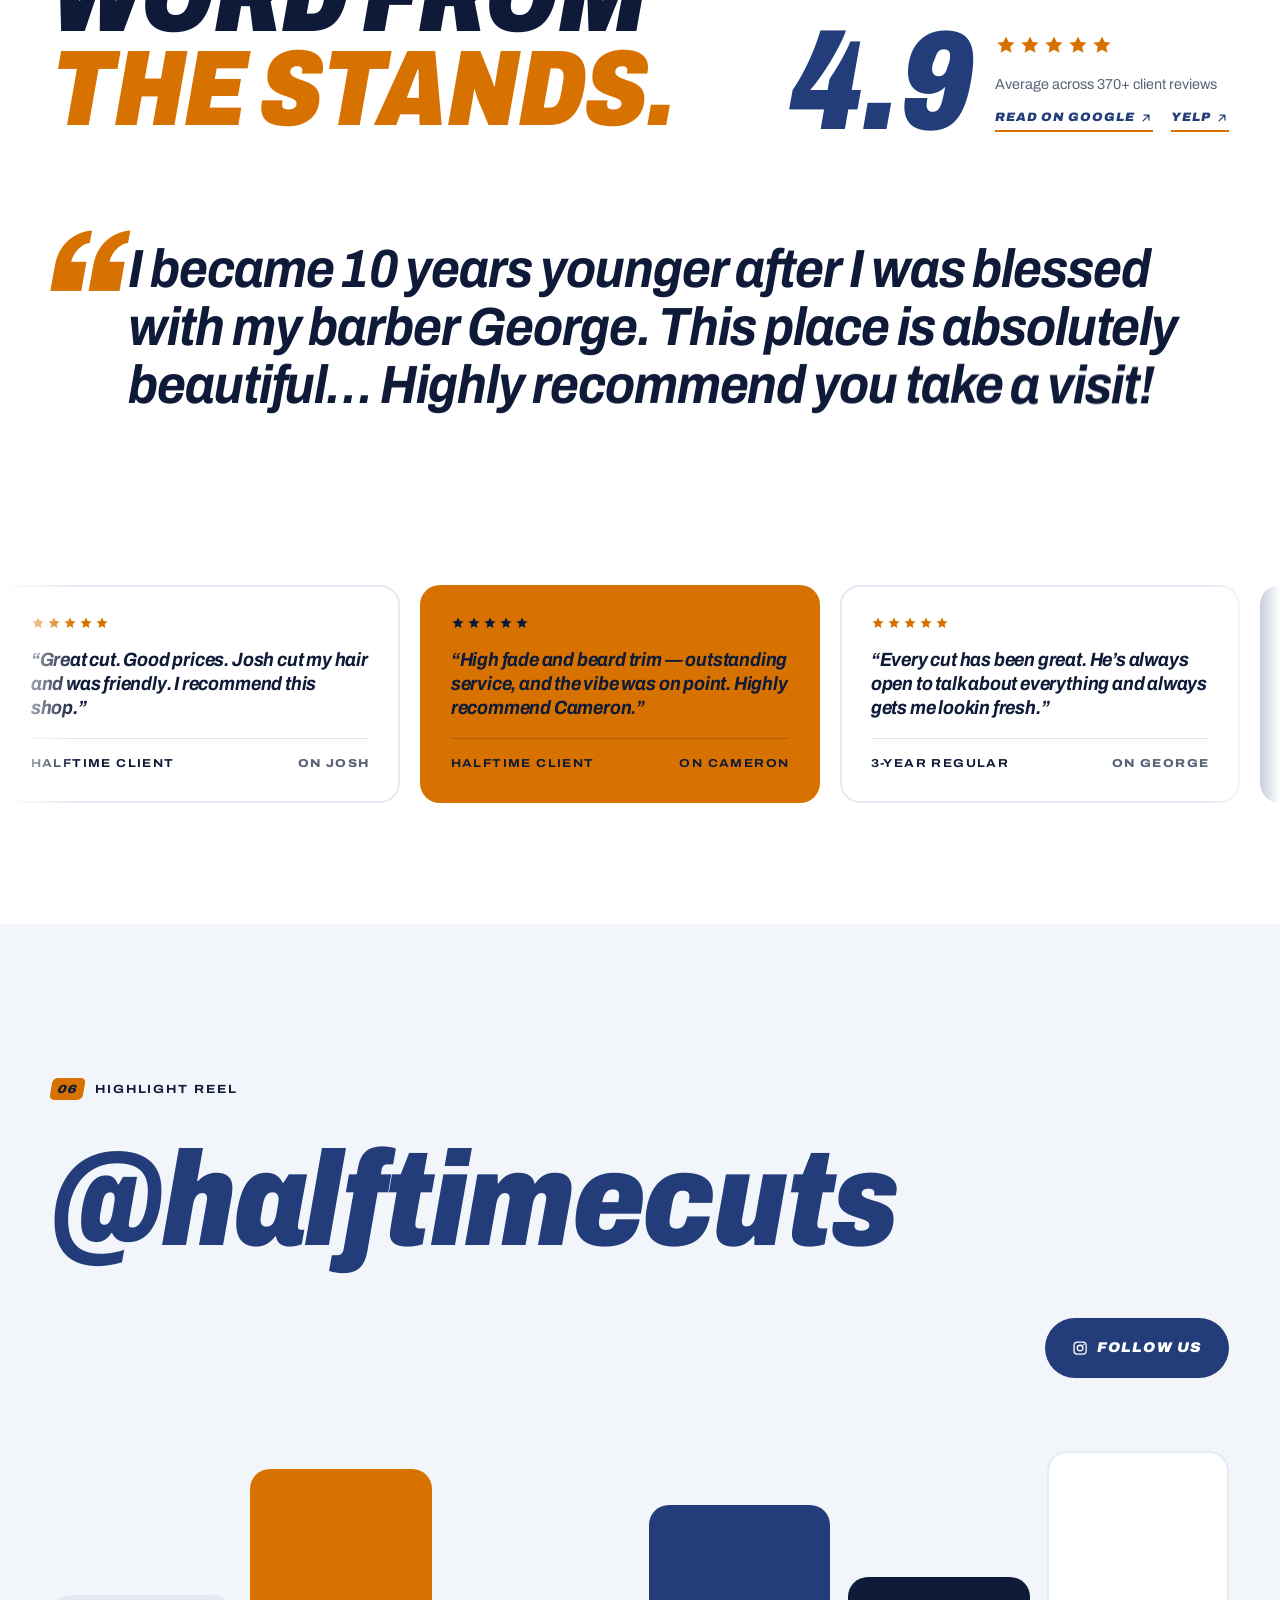
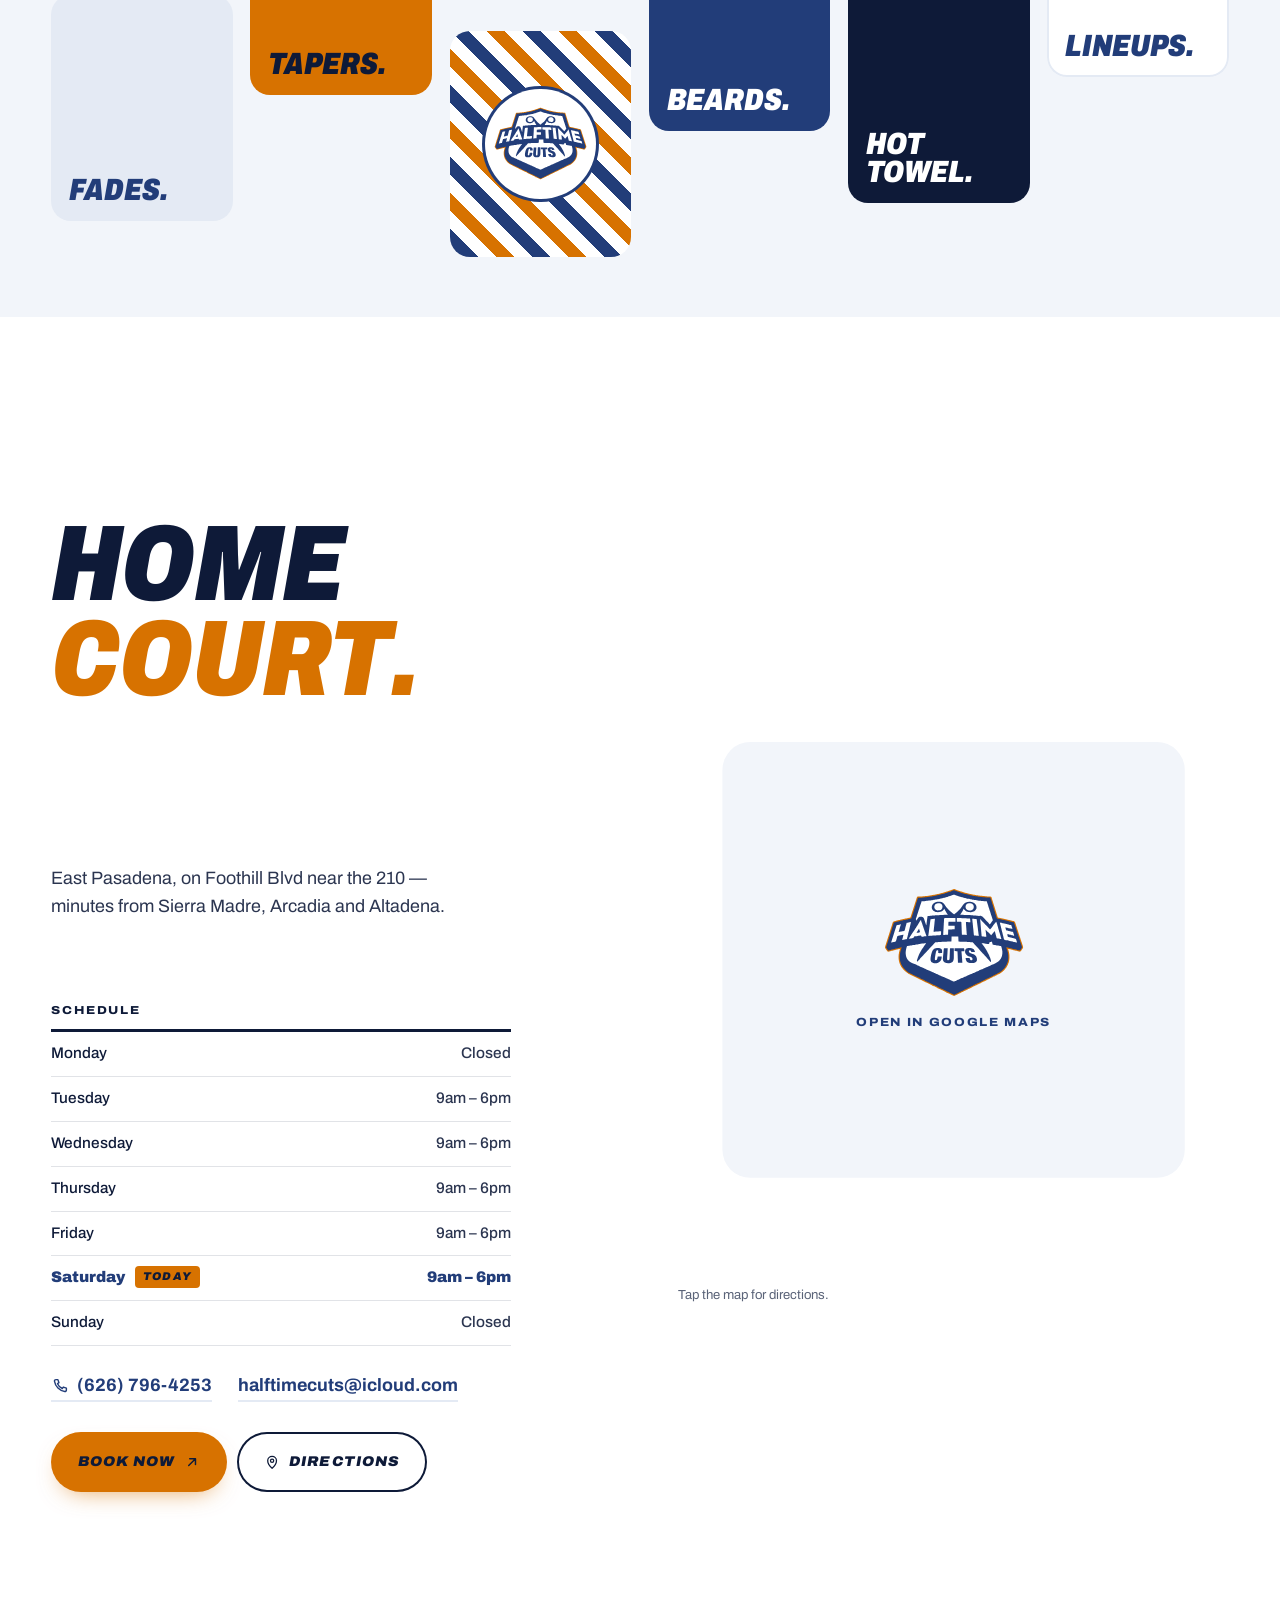
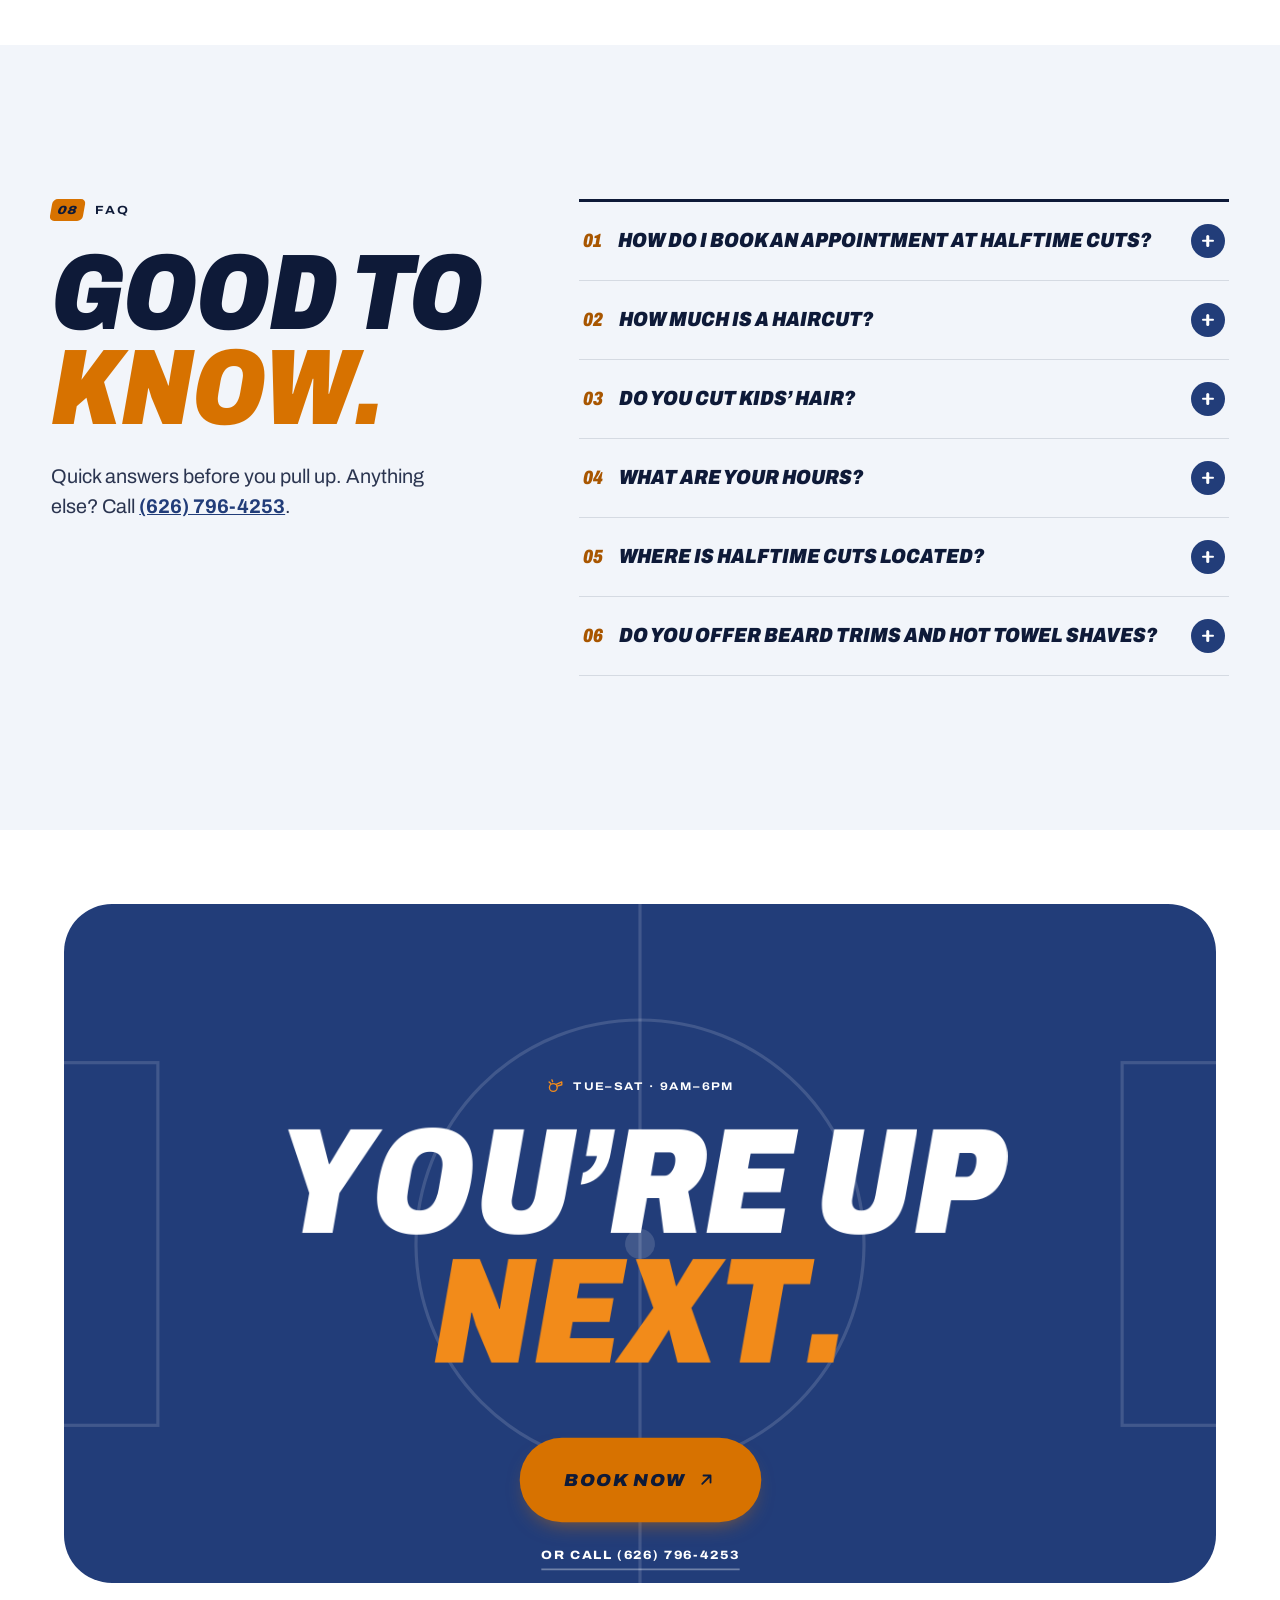
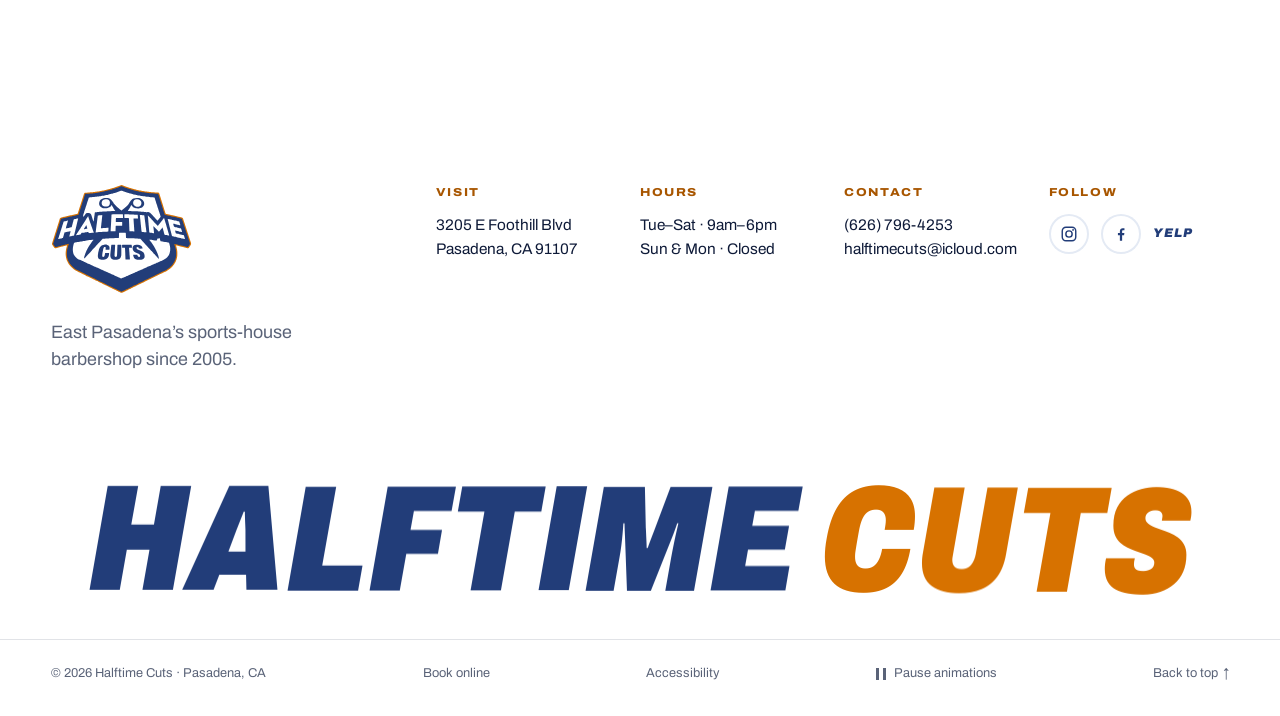
==== commit 43dbdefb: "Point Book Now at Square's booking site so booking survives the domain move The buttons linked to ww" ====
--- a/index.html
+++ b/index.html
@@ -107,7 +107,7 @@
           "@type": "ReserveAction",
           "target": {
             "@type": "EntryPoint",
-            "urlTemplate": "https://www.halftimecuts.com/s/appointments",
+            "urlTemplate": "https://book.squareup.com/appointments/pg6dc6n4ebbigh/location/L945AZH7F1CPT/services",
             "actionPlatform": ["https://schema.org/DesktopWebPlatform", "https://schema.org/MobileWebPlatform"]
           },
           "result": { "@type": "Reservation", "name": "Barber appointment" }
@@ -209,7 +209,7 @@
         <a class="icon-btn" href="https://www.instagram.com/halftimecuts/" target="_blank" rel="noopener" aria-label="Halftime Cuts on Instagram (opens in new tab)">
           <svg aria-hidden="true"><use href="#i-instagram"/></svg>
         </a>
-        <a class="btn btn--orange btn--sm" href="https://www.halftimecuts.com/s/appointments?ref=header" target="_blank" rel="noopener" data-book data-magnetic aria-describedby="new-tab">
+        <a class="btn btn--orange btn--sm" href="https://book.squareup.com/appointments/pg6dc6n4ebbigh/location/L945AZH7F1CPT/services?ref=header" target="_blank" rel="noopener" data-book data-magnetic aria-describedby="new-tab">
           <span>Book Now</span><svg aria-hidden="true"><use href="#i-arrow"/></svg></a>
         <button class="menu-toggle" type="button" aria-expanded="false" aria-controls="mobile-menu" aria-label="Open menu" data-menu-toggle>
           <span class="menu-toggle__bar"></span><span class="menu-toggle__bar"></span>
@@ -226,7 +226,7 @@
       <a href="#visit" data-menu-link><span>04</span>Visit</a>
     </nav>
     <div class="mobile-menu__foot">
-      <a class="btn btn--orange btn--block btn--lg" href="https://www.halftimecuts.com/s/appointments?ref=menu" target="_blank" rel="noopener" data-book aria-describedby="new-tab">
+      <a class="btn btn--orange btn--block btn--lg" href="https://book.squareup.com/appointments/pg6dc6n4ebbigh/location/L945AZH7F1CPT/services?ref=menu" target="_blank" rel="noopener" data-book aria-describedby="new-tab">
         <span>Book Now</span><svg aria-hidden="true"><use href="#i-arrow"/></svg></a>
       <div class="mobile-menu__meta">
         <a href="tel:+16267964253">(626) 796-4253</a>
@@ -277,7 +277,7 @@
         <div class="hero__foot">
           <p class="hero__lede" data-hero-fade style="--d:.35s">East Pasadena’s sports-house barbershop. Precision fades, tapers, hot towel shaves and beard work — with the game on, and without the high prices.</p>
           <div class="hero__ctas" data-hero-fade style="--d:.45s">
-            <a class="btn btn--orange btn--lg" href="https://www.halftimecuts.com/s/appointments?ref=hero" target="_blank" rel="noopener" data-book data-magnetic aria-describedby="new-tab">
+            <a class="btn btn--orange btn--lg" href="https://book.squareup.com/appointments/pg6dc6n4ebbigh/location/L945AZH7F1CPT/services?ref=hero" target="_blank" rel="noopener" data-book data-magnetic aria-describedby="new-tab">
               <span>Book Now</span><svg aria-hidden="true"><use href="#i-arrow"/></svg></a>
             <a class="btn btn--ghost btn--lg" href="#menu"><span>See the playbook</span></a>
           </div>
@@ -301,7 +301,7 @@
             <span class="scorebug__label">Haircut</span>
             <span class="scorebug__value">$45 <small>30 min</small></span>
           </a>
-          <a class="scorebug__cta" href="https://www.halftimecuts.com/s/appointments?ref=scoreboard" target="_blank" rel="noopener" data-book aria-label="Next up: You — book an appointment" aria-describedby="new-tab">
+          <a class="scorebug__cta" href="https://book.squareup.com/appointments/pg6dc6n4ebbigh/location/L945AZH7F1CPT/services?ref=scoreboard" target="_blank" rel="noopener" data-book aria-label="Next up: You — book an appointment" aria-describedby="new-tab">
             <span><small>Next up:</small> You</span><svg aria-hidden="true"><use href="#i-arrow"/></svg>
           </a>
         </div>
@@ -346,7 +346,7 @@
             <h3 class="h3" data-split="chars">George</h3>
             <p data-reveal>Before taking over Halftime, George spent years behind the chair helping grow successful barbershops in Burbank and the San Fernando Valley. He renovated the shop top to bottom and rebuilt the vibe around two things: the craft, and the community.</p>
             <p data-reveal>The goal every time is simple — you walk out sharper, and more confident, than you walked in.</p>
-            <a class="link-arrow" href="https://www.halftimecuts.com/s/appointments?barber=george&amp;ref=owner" target="_blank" rel="noopener" data-book data-reveal aria-describedby="new-tab">
+            <a class="link-arrow" href="https://book.squareup.com/appointments/pg6dc6n4ebbigh/location/L945AZH7F1CPT/services?barber=george&amp;ref=owner" target="_blank" rel="noopener" data-book data-reveal aria-describedby="new-tab">
               <span>Book with George</span><svg aria-hidden="true"><use href="#i-arrow-right"/></svg></a>
           </div>
         </div>
@@ -380,7 +380,7 @@
             <h3 class="menu__group-title" data-reveal><span>A</span>Cuts &amp; combos</h3>
             <ul class="menu__list">
               <li data-reveal>
-                <a class="svc" data-cursor="Book" href="https://www.halftimecuts.com/s/appointments?service=haircut" target="_blank" rel="noopener" data-book aria-describedby="svc-book">
+                <a class="svc" data-cursor="Book" href="https://book.squareup.com/appointments/pg6dc6n4ebbigh/location/L945AZH7F1CPT/services/FDZ3JVQ6VS36ZBUFVEX7HANQ" target="_blank" rel="noopener" data-book aria-describedby="svc-book">
                   <span class="svc__name">Haircut</span>
                   <span class="svc__desc">Fades, tapers, scissor work — your call.</span>
                   <span class="svc__time">30 min</span>
@@ -388,7 +388,7 @@
                   <span class="svc__go" aria-hidden="true"><svg><use href="#i-arrow"/></svg></span></a>
               </li>
               <li data-reveal>
-                <a class="svc" data-cursor="Book" href="https://www.halftimecuts.com/s/appointments?service=haircut-beard-trim" target="_blank" rel="noopener" data-book aria-describedby="svc-book">
+                <a class="svc" data-cursor="Book" href="https://book.squareup.com/appointments/pg6dc6n4ebbigh/location/L945AZH7F1CPT/services/2TPKGHVAPIUC6FC3IYMTLEPR" target="_blank" rel="noopener" data-book aria-describedby="svc-book">
                   <span class="svc__name">Haircut + Beard Trim</span>
                   <span class="svc__desc">Your cut plus a clipper beard trim. Lineup &amp; neck shave not included.</span>
                   <span class="svc__time">1 hr</span>
@@ -396,7 +396,7 @@
                   <span class="svc__go" aria-hidden="true"><svg><use href="#i-arrow"/></svg></span></a>
               </li>
               <li data-reveal>
-                <a class="svc" data-cursor="Book" href="https://www.halftimecuts.com/s/appointments?service=haircut-full-beard" target="_blank" rel="noopener" data-book aria-describedby="svc-book">
+                <a class="svc" data-cursor="Book" href="https://book.squareup.com/appointments/pg6dc6n4ebbigh/location/L945AZH7F1CPT/services/B3QHPGJUX5EJUH4U53MHLF3Z" target="_blank" rel="noopener" data-book aria-describedby="svc-book">
                   <span class="svc__name">Haircut + Full Beard</span>
                   <span class="svc__desc">Your cut plus the full beard service — trim, shape, lineup &amp; neck shave.</span>
                   <span class="svc__time">1 hr</span>
@@ -404,7 +404,7 @@
                   <span class="svc__go" aria-hidden="true"><svg><use href="#i-arrow"/></svg></span></a>
               </li>
               <li data-reveal>
-                <a class="svc" data-cursor="Book" href="https://www.halftimecuts.com/s/appointments?service=haircut-hot-towel-shave" target="_blank" rel="noopener" data-book aria-describedby="svc-book">
+                <a class="svc" data-cursor="Book" href="https://book.squareup.com/appointments/pg6dc6n4ebbigh/location/L945AZH7F1CPT/services/W36BVA2I4D2NMXP23HRHA6E7" target="_blank" rel="noopener" data-book aria-describedby="svc-book">
                   <span class="svc__name">Haircut + Hot Towel Shave</span>
                   <span class="svc__desc">The full reset: a fresh cut finished with a hot towel shave.</span>
                   <span class="svc__time">1 hr</span>
@@ -418,7 +418,7 @@
             <h3 class="menu__group-title" data-reveal><span>B</span>Beard &amp; shave</h3>
             <ul class="menu__list">
               <li data-reveal>
-                <a class="svc" data-cursor="Book" href="https://www.halftimecuts.com/s/appointments?service=beard-trim" target="_blank" rel="noopener" data-book aria-describedby="svc-book">
+                <a class="svc" data-cursor="Book" href="https://book.squareup.com/appointments/pg6dc6n4ebbigh/location/L945AZH7F1CPT/services/S5SLGDWVR5LGGGA2LYJCLKXX" target="_blank" rel="noopener" data-book aria-describedby="svc-book">
                   <span class="svc__name">Beard Trim</span>
                   <span class="svc__desc">A clean clipper trim. Lineup &amp; neck not included.</span>
                   <span class="svc__time">30 min</span>
@@ -426,14 +426,15 @@
                   <span class="svc__go" aria-hidden="true"><svg><use href="#i-arrow"/></svg></span></a>
               </li>
               <li data-reveal>
-                <a class="svc" data-cursor="Book" href="https://www.halftimecuts.com/s/appointments?service=full-beard-service" target="_blank" rel="noopener" data-book aria-describedby="svc-book">
+                <a class="svc" data-cursor="Book" href="https://book.squareup.com/appointments/pg6dc6n4ebbigh/location/L945AZH7F1CPT/services/EXMZ734YSNG4HMTVUJFO4OIX" target="_blank" rel="noopener" data-book aria-describedby="svc-book">
                   <span class="svc__name">Full Beard Service</span>
                   <span class="svc__desc">Trim, shape, lineup and neck shave.</span>
+                  <span class="svc__time">30 min</span>
                   <span class="svc__price">$40</span>
                   <span class="svc__go" aria-hidden="true"><svg><use href="#i-arrow"/></svg></span></a>
               </li>
               <li data-reveal>
-                <a class="svc" data-cursor="Book" href="https://www.halftimecuts.com/s/appointments?service=hot-towel-shave" target="_blank" rel="noopener" data-book aria-describedby="svc-book">
+                <a class="svc" data-cursor="Book" href="https://book.squareup.com/appointments/pg6dc6n4ebbigh/location/L945AZH7F1CPT/services/ROEKSFRCSHD4MMQA3IT5UUH3" target="_blank" rel="noopener" data-book aria-describedby="svc-book">
                   <span class="svc__name">Hot Towel Shave</span>
                   <span class="svc__desc">Hot towels, warm lather and a close, old-school finish.</span>
                   <span class="svc__time">30 min</span>
@@ -446,7 +447,7 @@
         </div>
 
         <div class="menu__cta" data-reveal>
-          <a class="btn btn--orange btn--lg" href="https://www.halftimecuts.com/s/appointments?ref=services" target="_blank" rel="noopener" data-book data-magnetic aria-describedby="new-tab">
+          <a class="btn btn--orange btn--lg" href="https://book.squareup.com/appointments/pg6dc6n4ebbigh/location/L945AZH7F1CPT/services?ref=services" target="_blank" rel="noopener" data-book data-magnetic aria-describedby="new-tab">
             <span>Book your chair</span><svg aria-hidden="true"><use href="#i-arrow"/></svg></a>
           <p>Secure online booking powered by Square.</p>
         </div>
@@ -478,7 +479,7 @@
                 <p class="player__role">Owner · Barber</p>
                 <h3 class="player__name">George</h3>
                 <p class="player__bio">Years in Burbank and the Valley before taking over Halftime. Regulars have stuck with him for years — the conversation’s half the reason.</p>
-                <a class="link-arrow" href="https://www.halftimecuts.com/s/appointments?barber=george" target="_blank" rel="noopener" data-book aria-describedby="new-tab"><span>Book with George</span><svg aria-hidden="true"><use href="#i-arrow-right"/></svg></a>
+                <a class="link-arrow" href="https://book.squareup.com/appointments/pg6dc6n4ebbigh/location/L945AZH7F1CPT/services?barber=george" target="_blank" rel="noopener" data-book aria-describedby="new-tab"><span>Book with George</span><svg aria-hidden="true"><use href="#i-arrow-right"/></svg></a>
               </div>
             </article>
 
@@ -494,7 +495,7 @@
                 <p class="player__role">Barber</p>
                 <h3 class="player__name">Josh</h3>
                 <p class="player__bio">Precision fades and tapers. Skill, professionalism and a great personality — clients call him a hair artist.</p>
-                <a class="link-arrow" href="https://www.halftimecuts.com/s/appointments?barber=josh" target="_blank" rel="noopener" data-book aria-describedby="new-tab"><span>Book with Josh</span><svg aria-hidden="true"><use href="#i-arrow-right"/></svg></a>
+                <a class="link-arrow" href="https://book.squareup.com/appointments/pg6dc6n4ebbigh/location/L945AZH7F1CPT/services?barber=josh" target="_blank" rel="noopener" data-book aria-describedby="new-tab"><span>Book with Josh</span><svg aria-hidden="true"><use href="#i-arrow-right"/></svg></a>
               </div>
             </article>
 
@@ -510,7 +511,7 @@
                 <p class="player__role">Barber</p>
                 <h3 class="player__name">Wilson</h3>
                 <p class="player__bio">Our chill guy — laid-back in the chair, sharp on the details.</p>
-                <a class="link-arrow" href="https://www.halftimecuts.com/s/appointments?barber=wilson" target="_blank" rel="noopener" data-book aria-describedby="new-tab"><span>Book with Wilson</span><svg aria-hidden="true"><use href="#i-arrow-right"/></svg></a>
+                <a class="link-arrow" href="https://book.squareup.com/appointments/pg6dc6n4ebbigh/location/L945AZH7F1CPT/services?barber=wilson" target="_blank" rel="noopener" data-book aria-describedby="new-tab"><span>Book with Wilson</span><svg aria-hidden="true"><use href="#i-arrow-right"/></svg></a>
               </div>
             </article>
 
@@ -526,7 +527,7 @@
                 <p class="player__role">Barber</p>
                 <h3 class="player__name">Cameron</h3>
                 <p class="player__bio">High fades and beard trims, and clients say the vibe in his chair is on point.</p>
-                <a class="link-arrow" href="https://www.halftimecuts.com/s/appointments?barber=cameron" target="_blank" rel="noopener" data-book aria-describedby="new-tab"><span>Book with Cameron</span><svg aria-hidden="true"><use href="#i-arrow-right"/></svg></a>
+                <a class="link-arrow" href="https://book.squareup.com/appointments/pg6dc6n4ebbigh/location/L945AZH7F1CPT/services?barber=cameron" target="_blank" rel="noopener" data-book aria-describedby="new-tab"><span>Book with Cameron</span><svg aria-hidden="true"><use href="#i-arrow-right"/></svg></a>
               </div>
             </article>
 
@@ -542,7 +543,7 @@
                 <p class="player__role">Barber</p>
                 <h3 class="player__name">Kevin</h3>
                 <p class="player__bio">Fades, tapers and beard work, done to the Halftime standard. Ask for Kevin when you book.</p>
-                <a class="link-arrow" href="https://www.halftimecuts.com/s/appointments?barber=kevin" target="_blank" rel="noopener" data-book aria-describedby="new-tab"><span>Book with Kevin</span><svg aria-hidden="true"><use href="#i-arrow-right"/></svg></a>
+                <a class="link-arrow" href="https://book.squareup.com/appointments/pg6dc6n4ebbigh/location/L945AZH7F1CPT/services?barber=kevin" target="_blank" rel="noopener" data-book aria-describedby="new-tab"><span>Book with Kevin</span><svg aria-hidden="true"><use href="#i-arrow-right"/></svg></a>
               </div>
             </article>
           </div>
@@ -719,7 +720,7 @@
           </div>
 
           <div class="visit__ctas" data-reveal>
-            <a class="btn btn--orange btn--lg" href="https://www.halftimecuts.com/s/appointments?ref=visit" target="_blank" rel="noopener" data-book data-magnetic aria-describedby="new-tab">
+            <a class="btn btn--orange btn--lg" href="https://book.squareup.com/appointments/pg6dc6n4ebbigh/location/L945AZH7F1CPT/services?ref=visit" target="_blank" rel="noopener" data-book data-magnetic aria-describedby="new-tab">
               <span>Book Now</span><svg aria-hidden="true"><use href="#i-arrow"/></svg></a>
             <a class="btn btn--ghost btn--lg" href="https://www.google.com/maps/dir/?api=1&amp;destination=Halftime+Cuts+3205+E+Foothill+Blvd+Pasadena+CA+91107" target="_blank" rel="noopener" aria-describedby="new-tab">
               <svg aria-hidden="true"><use href="#i-pin"/></svg><span>Directions</span></a>
@@ -790,7 +791,7 @@
         <div class="cta__content">
           <p class="kicker kicker--light"><svg aria-hidden="true"><use href="#i-whistle"/></svg>Tue–Sat · 9am–6pm</p>
           <h2 class="cta__title" id="cta-title"><span data-split="chars">You’re up</span> <em data-split="chars">next.</em></h2>
-          <a class="btn btn--orange btn--xl" href="https://www.halftimecuts.com/s/appointments?ref=cta" target="_blank" rel="noopener" data-book data-magnetic aria-describedby="new-tab">
+          <a class="btn btn--orange btn--xl" href="https://book.squareup.com/appointments/pg6dc6n4ebbigh/location/L945AZH7F1CPT/services?ref=cta" target="_blank" rel="noopener" data-book data-magnetic aria-describedby="new-tab">
             <span>Book Now</span><svg aria-hidden="true"><use href="#i-arrow"/></svg></a>
           <a class="cta__phone" href="tel:+16267964253">or call (626) 796-4253</a>
         </div>
@@ -830,7 +831,7 @@
 
     <div class="wrap footer__legal">
       <p>© <span data-year>2026</span> Halftime Cuts · Pasadena, CA</p>
-      <a href="https://www.halftimecuts.com/s/appointments?ref=footer" target="_blank" rel="noopener" data-book aria-describedby="new-tab">Book online</a>
+      <a href="https://book.squareup.com/appointments/pg6dc6n4ebbigh/location/L945AZH7F1CPT/services?ref=footer" target="_blank" rel="noopener" data-book aria-describedby="new-tab">Book online</a>
       <a href="accessibility.html">Accessibility</a>
       <button class="text-btn" type="button" aria-pressed="false" data-motion-toggle><span class="text-btn__icon" aria-hidden="true"></span>Pause animations</button>
       <a class="footer__top" href="#top">Back to top</a>
@@ -840,7 +841,7 @@
   <!-- Mobile: booking is always one thumb away. -->
   <aside class="book-bar" data-book-bar aria-label="Quick booking">
     <a class="book-bar__call" href="tel:+16267964253" aria-label="Call Halftime Cuts"><svg aria-hidden="true"><use href="#i-phone"/></svg></a>
-    <a class="btn btn--orange book-bar__btn" href="https://www.halftimecuts.com/s/appointments?ref=mobile-bar" target="_blank" rel="noopener" data-book aria-describedby="new-tab">
+    <a class="btn btn--orange book-bar__btn" href="https://book.squareup.com/appointments/pg6dc6n4ebbigh/location/L945AZH7F1CPT/services?ref=mobile-bar" target="_blank" rel="noopener" data-book aria-describedby="new-tab">
       <span>Book Now</span><svg aria-hidden="true"><use href="#i-arrow"/></svg></a>
   </aside>
 
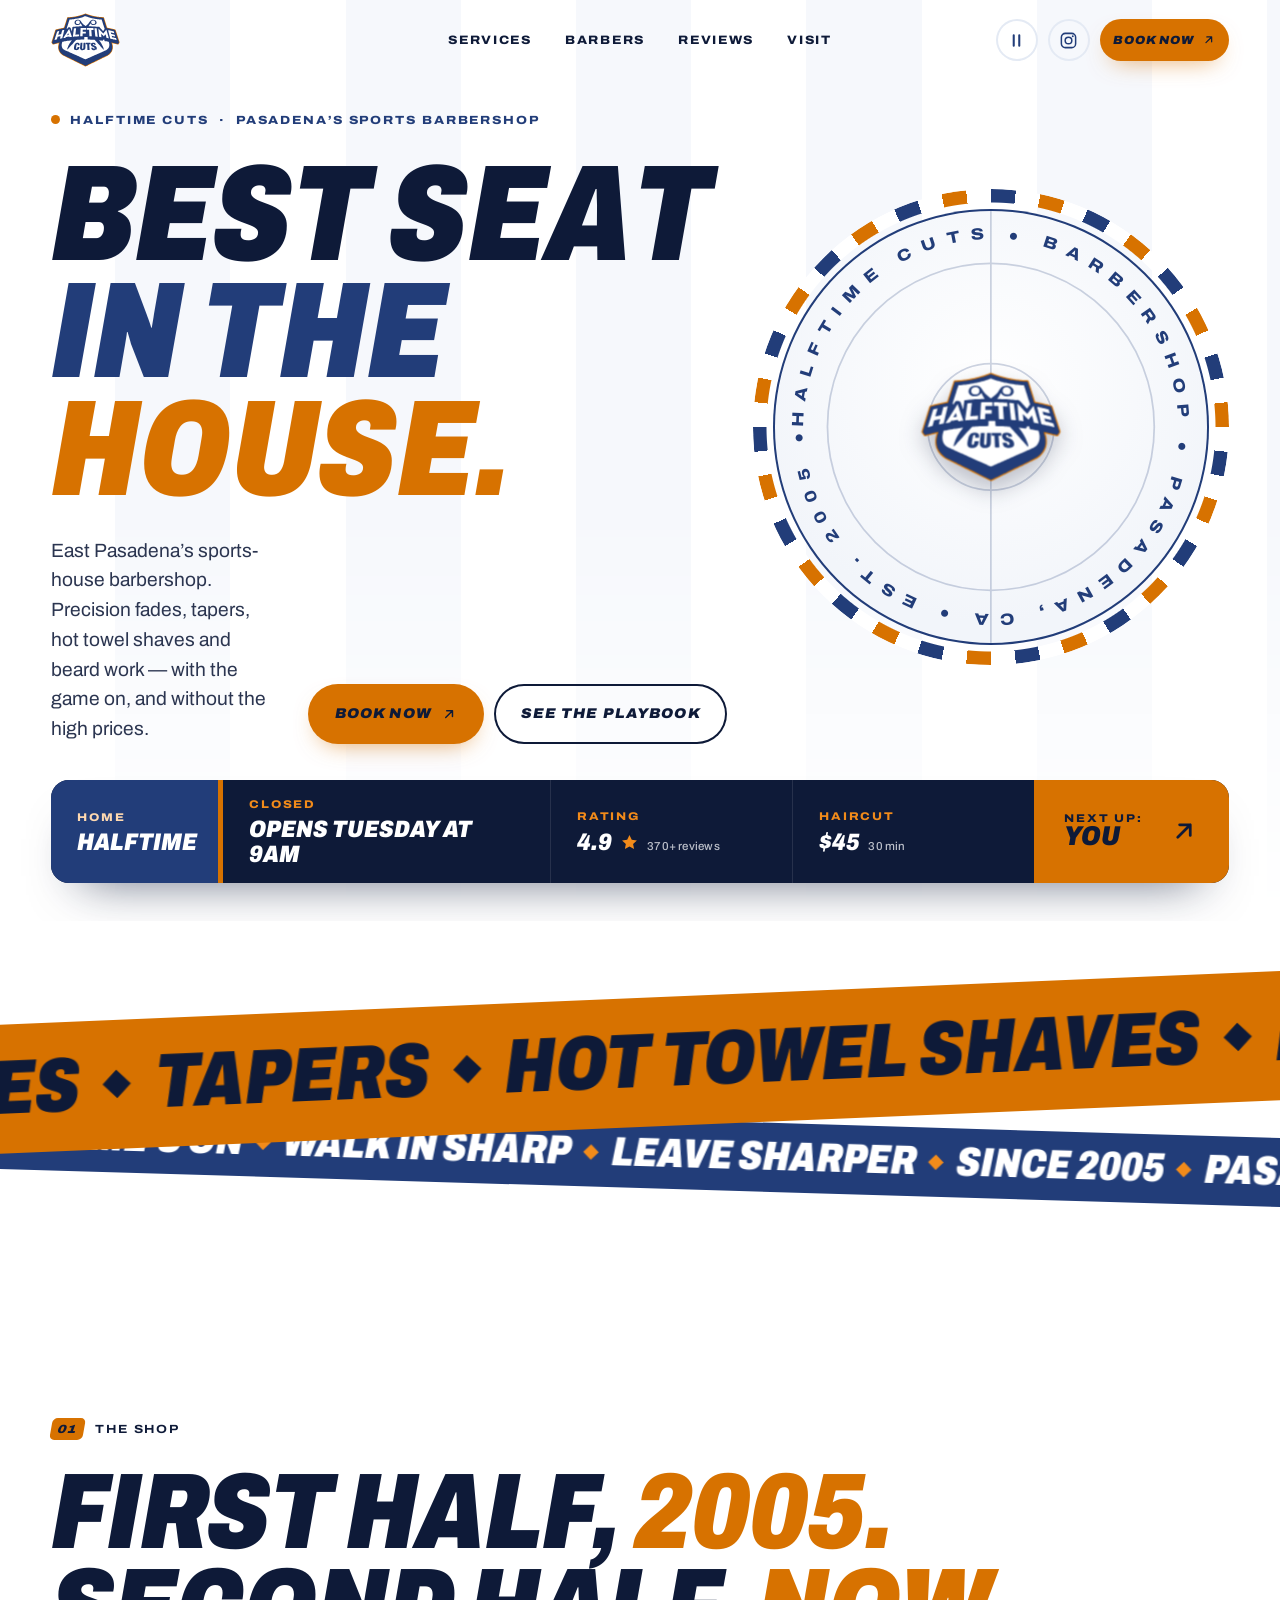
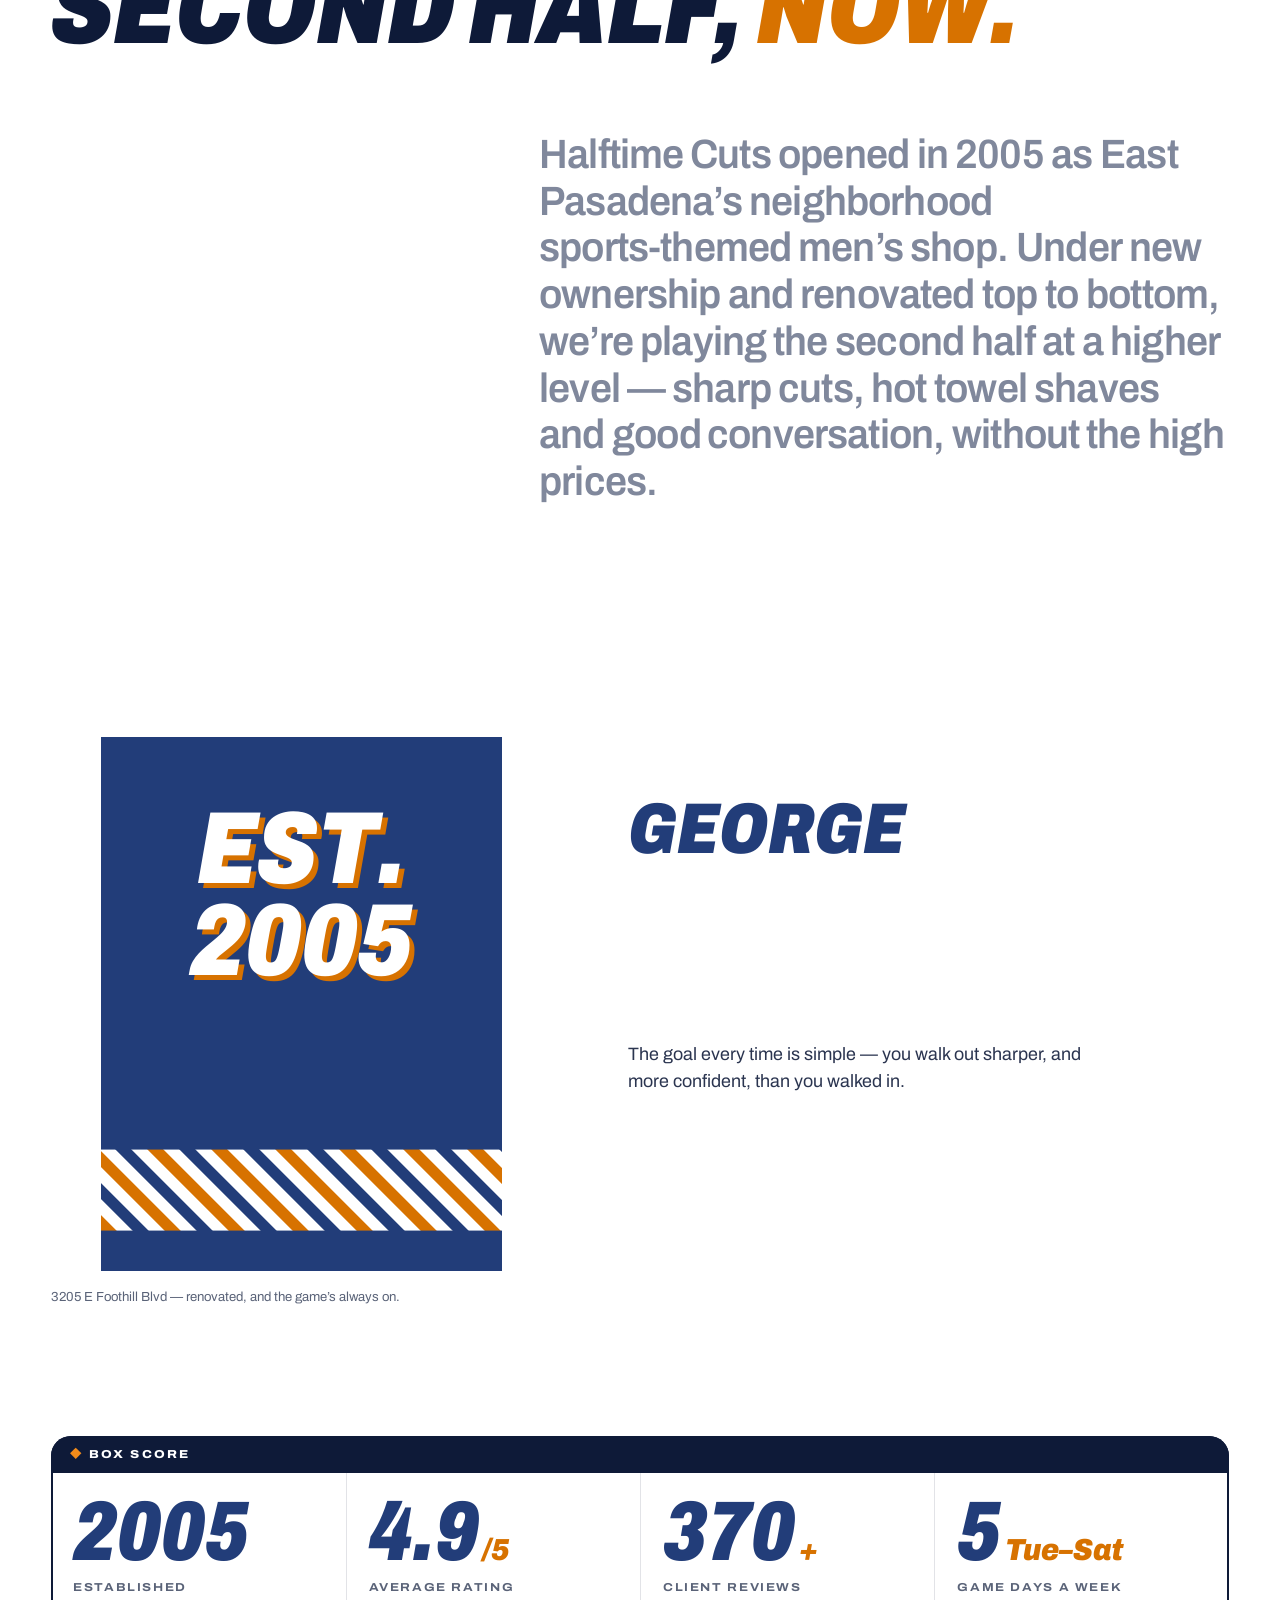
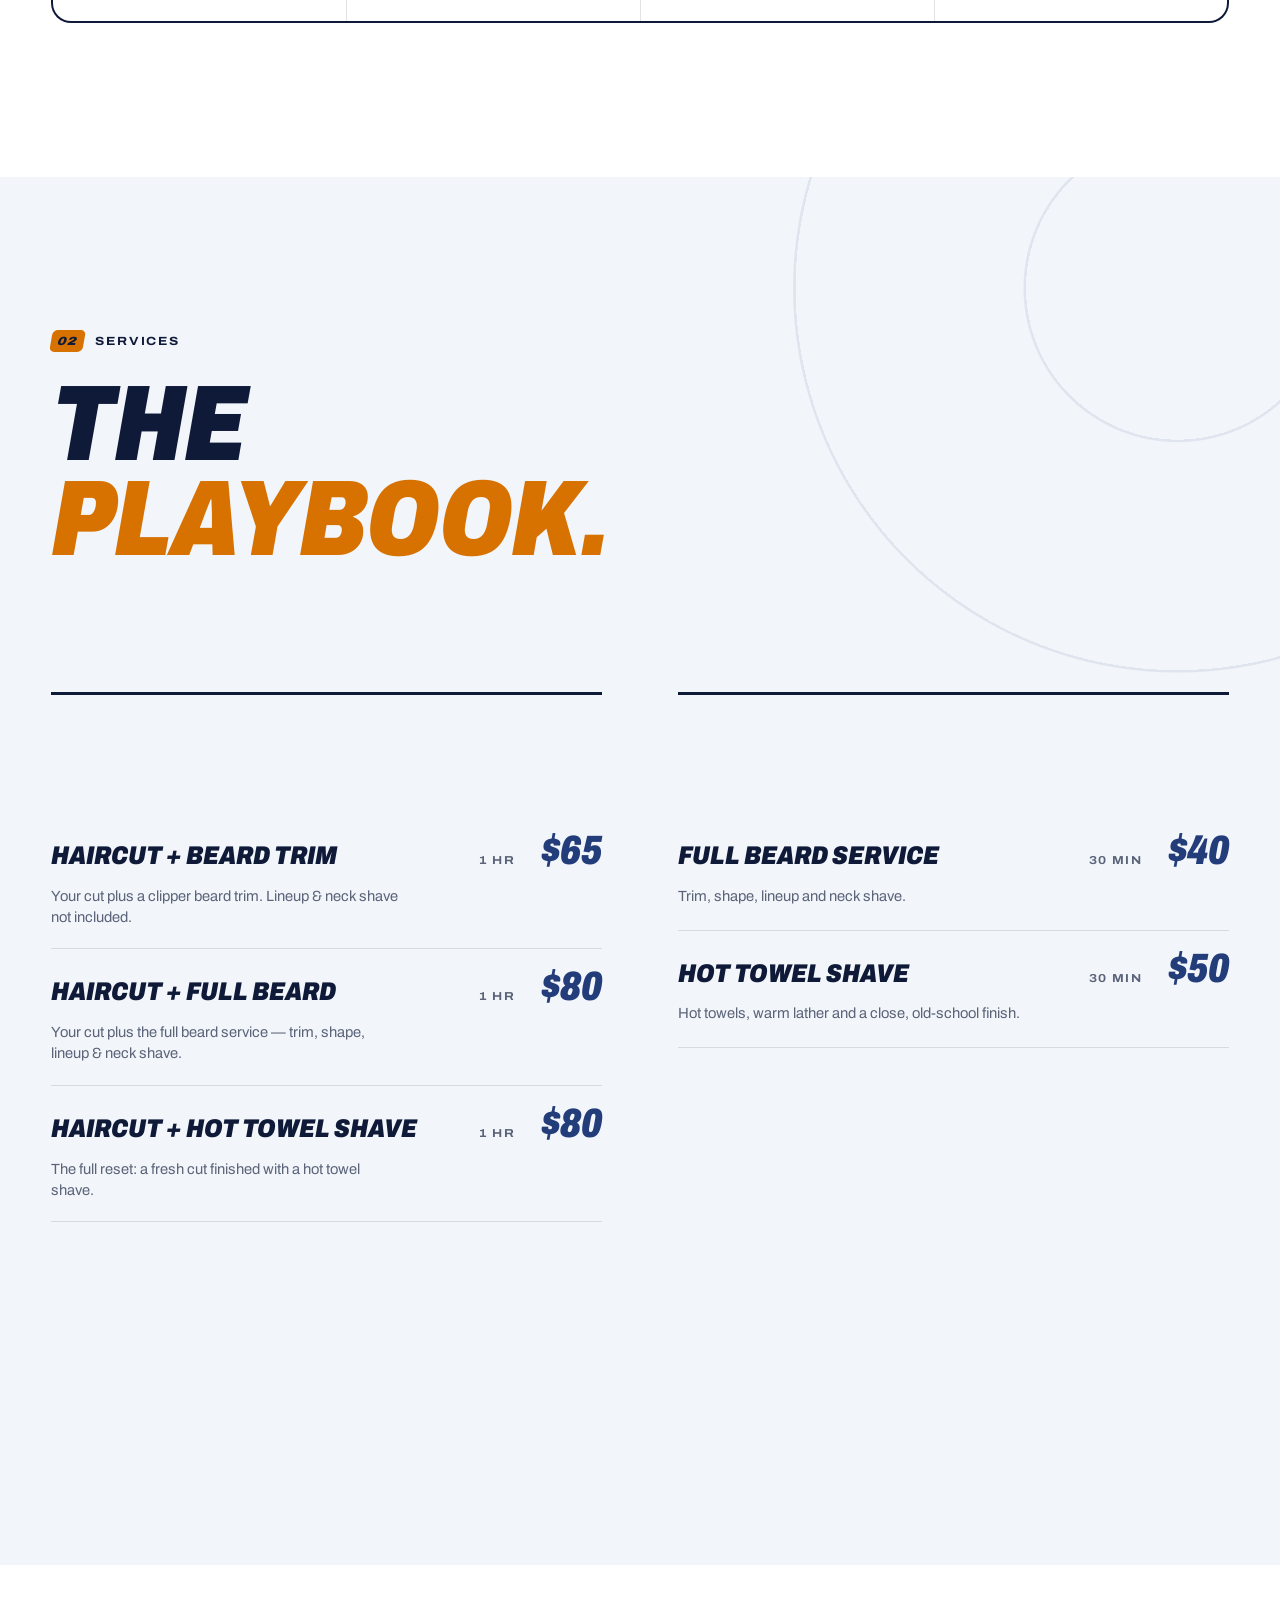
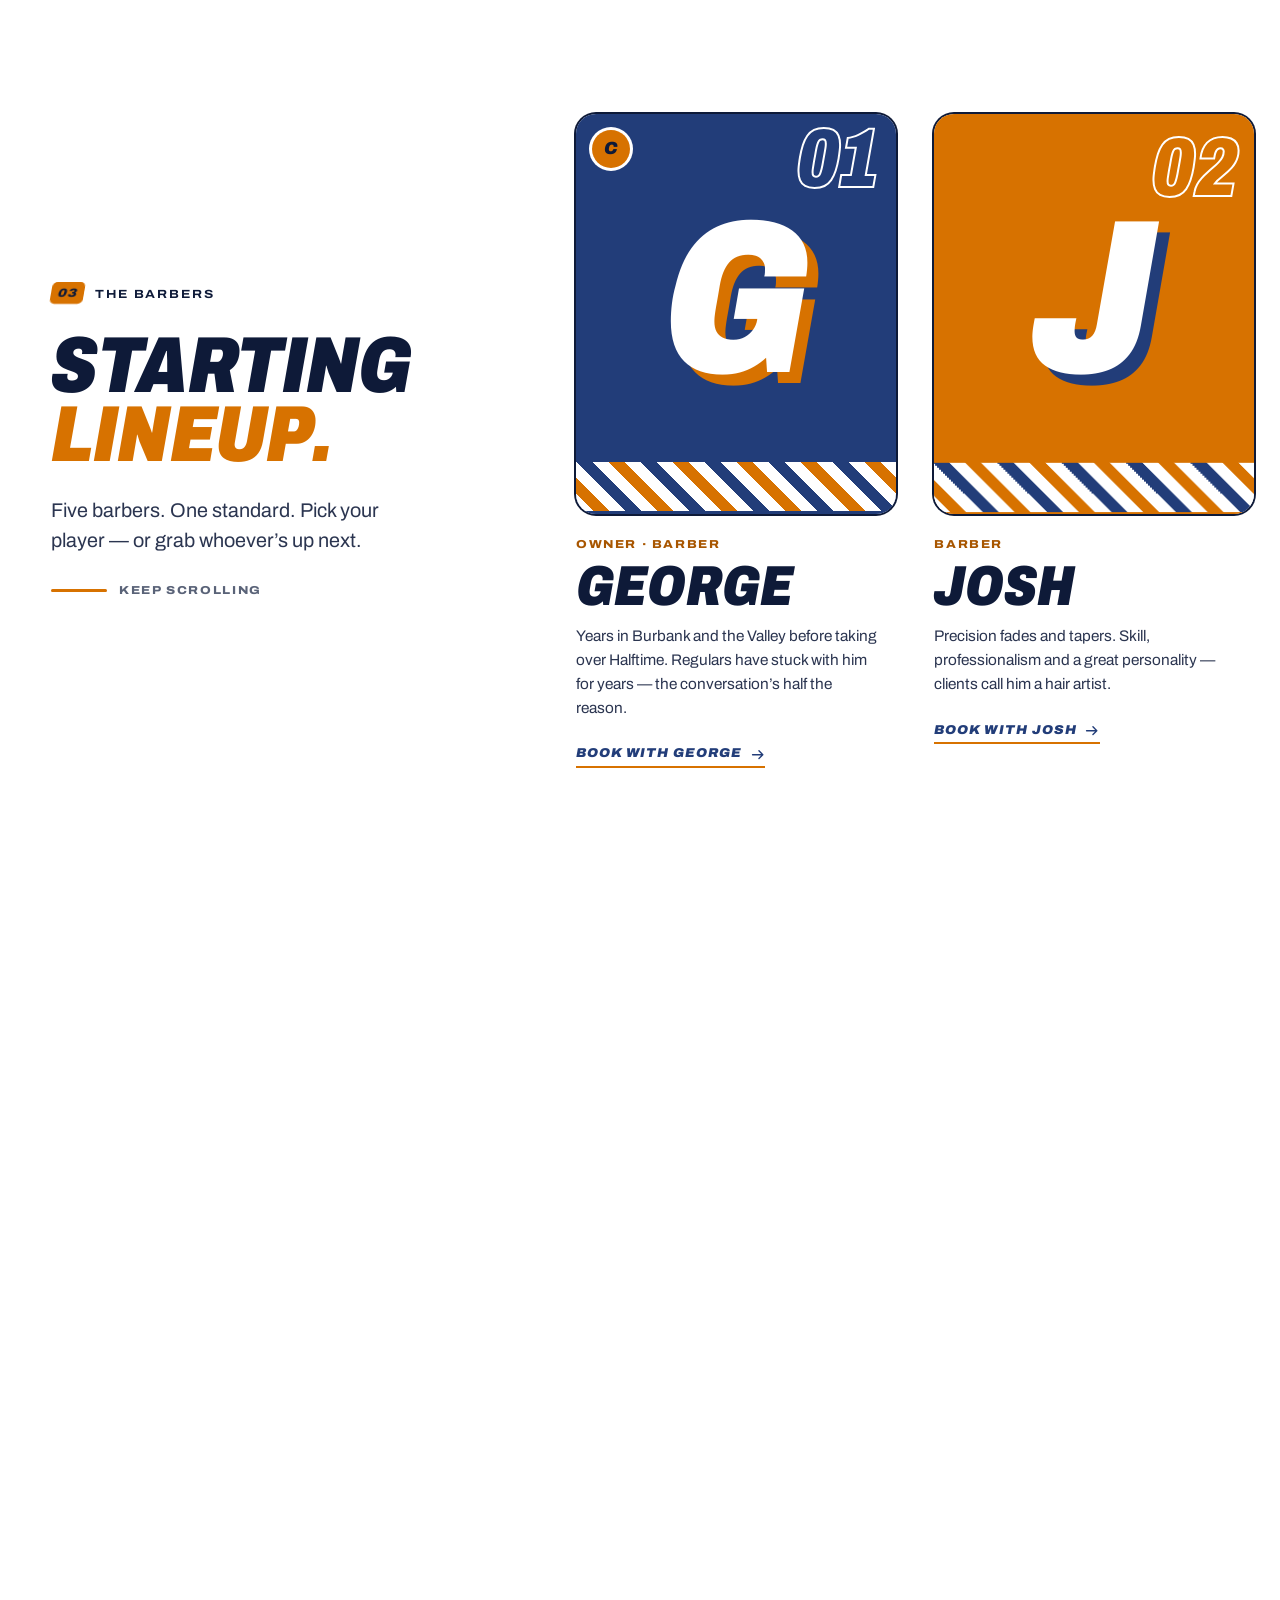
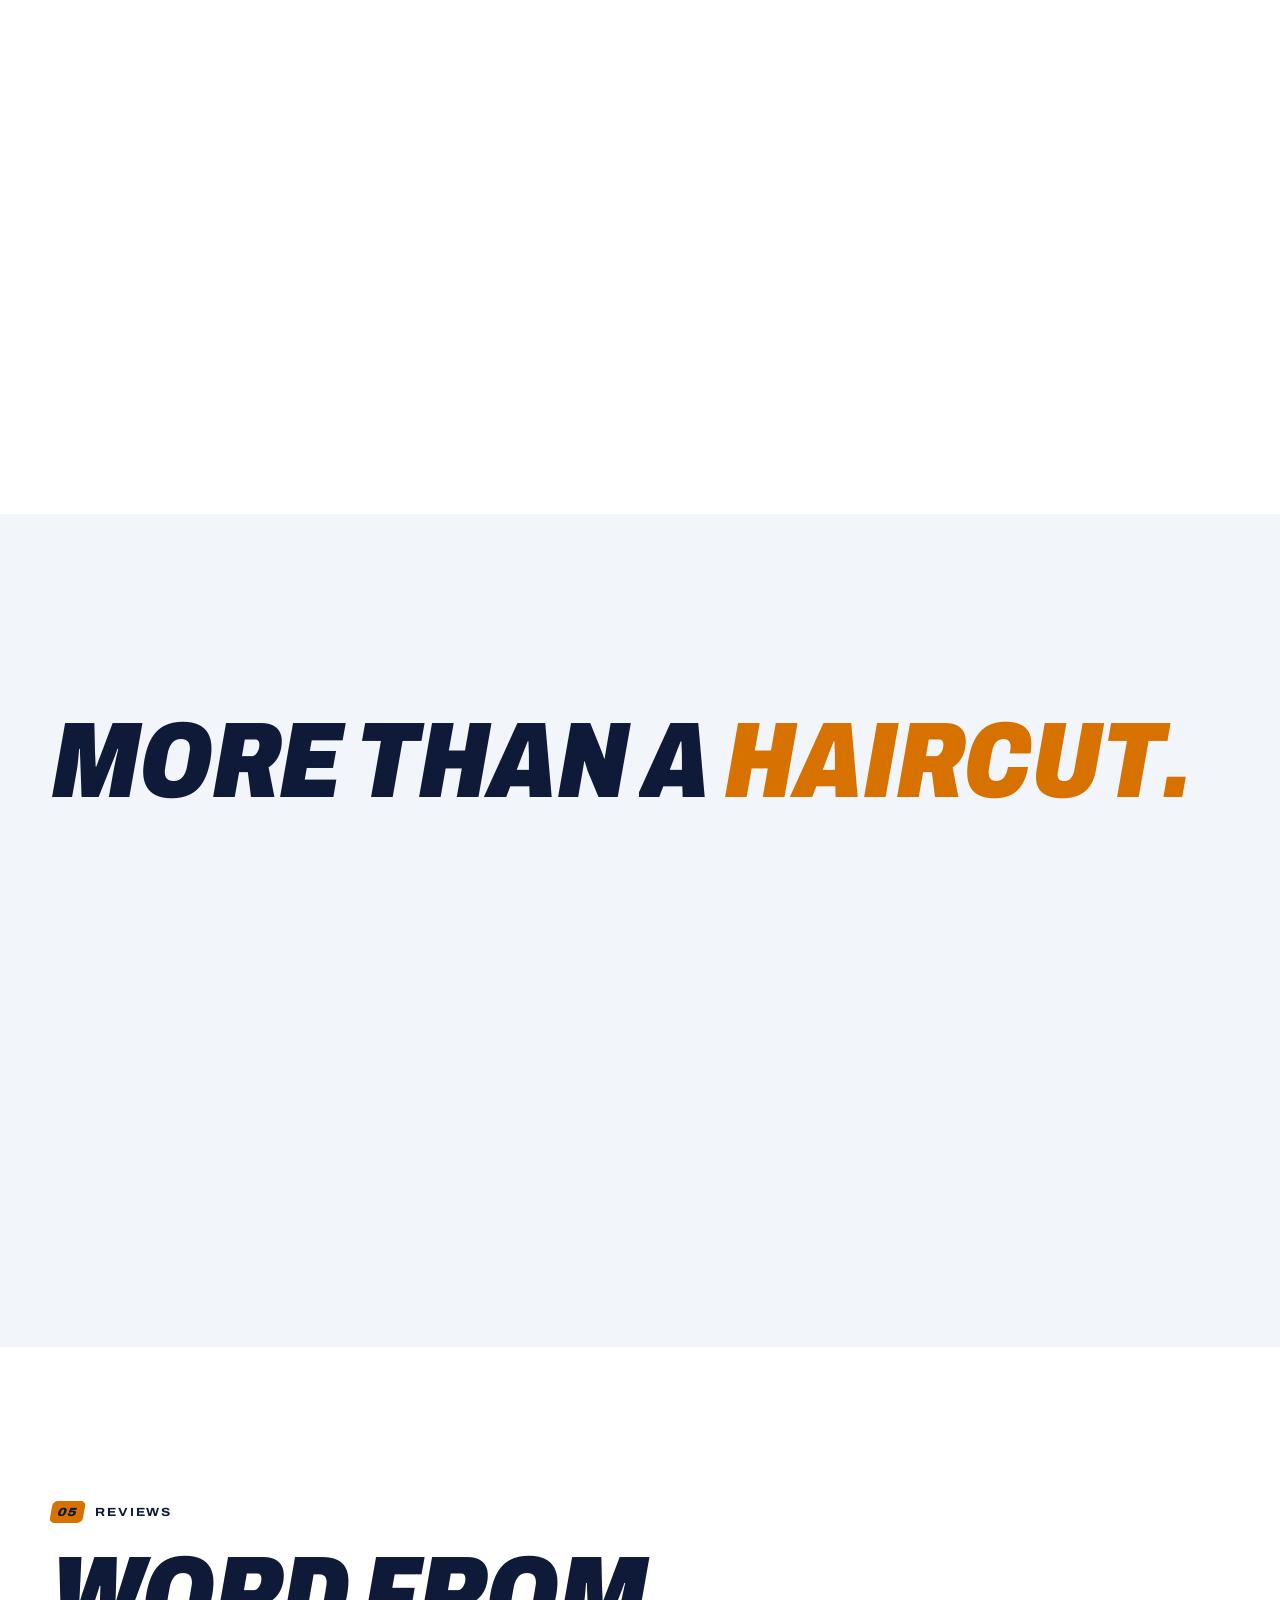
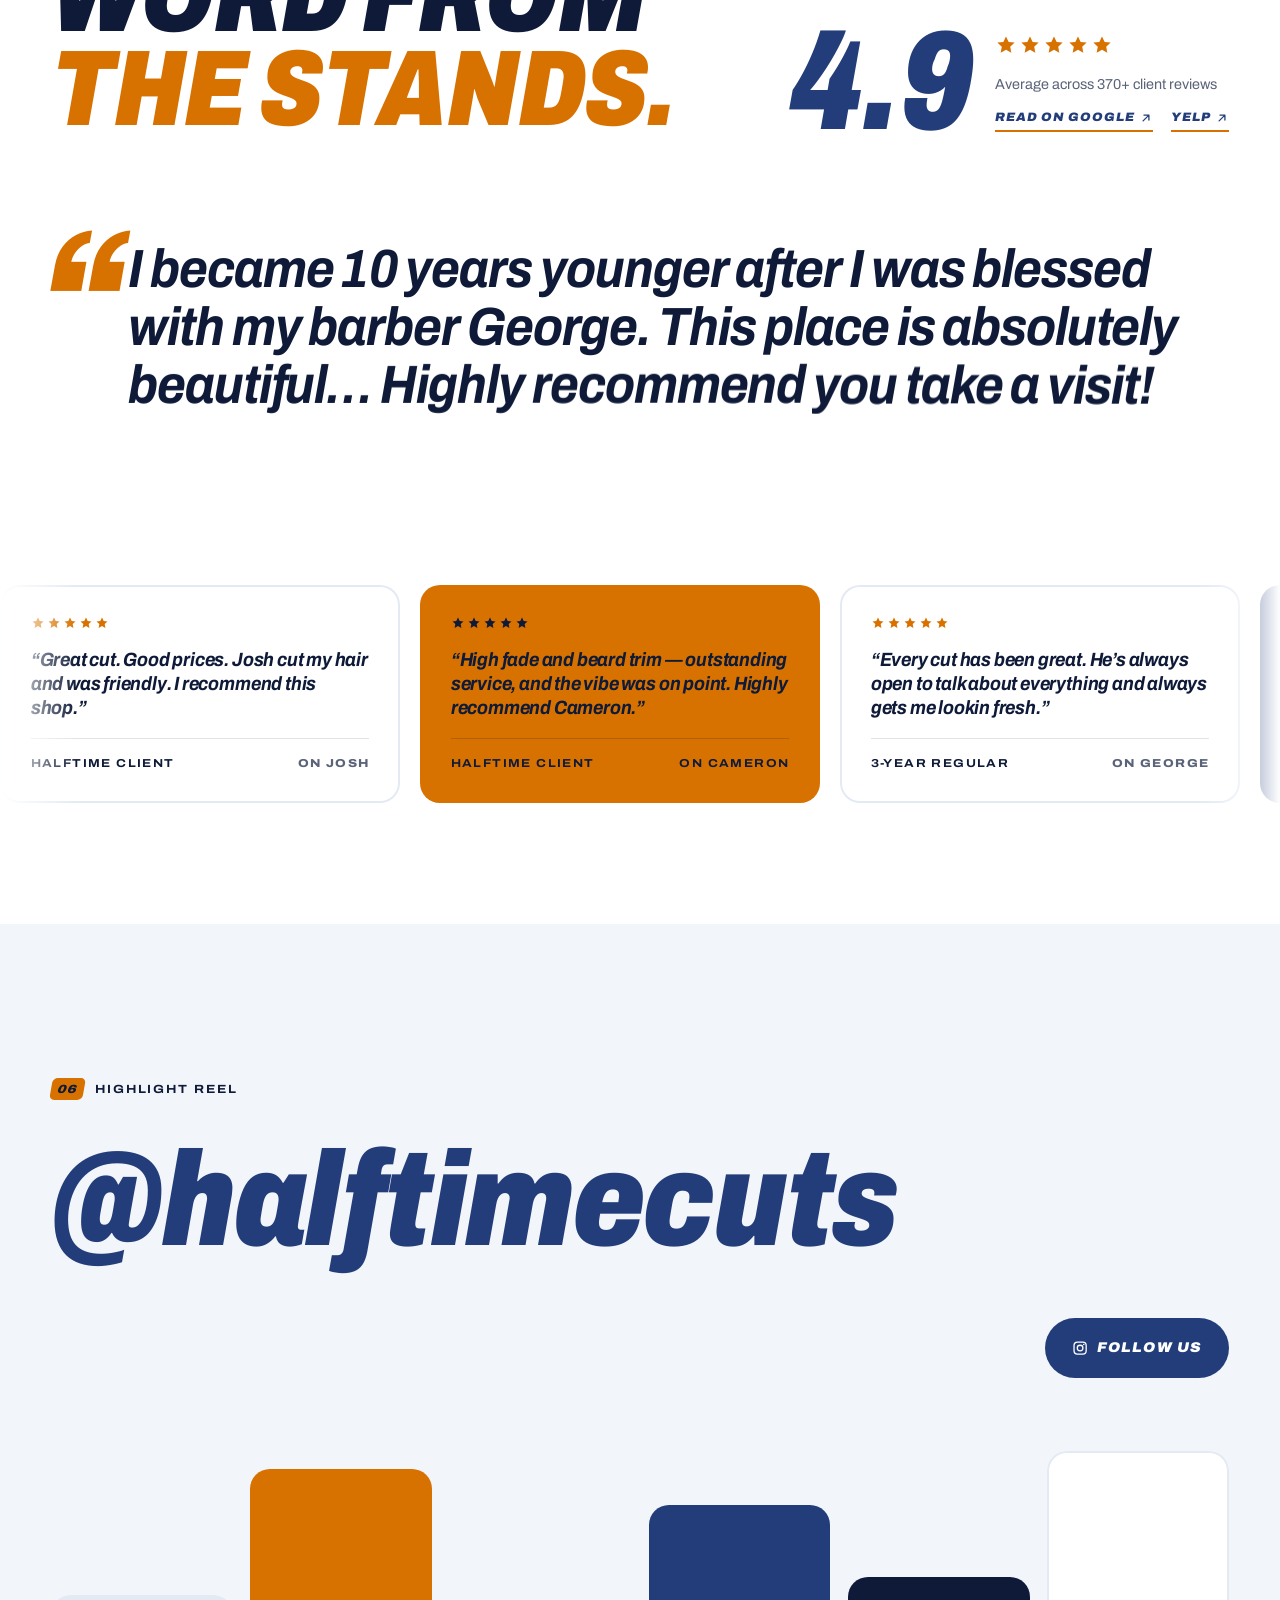
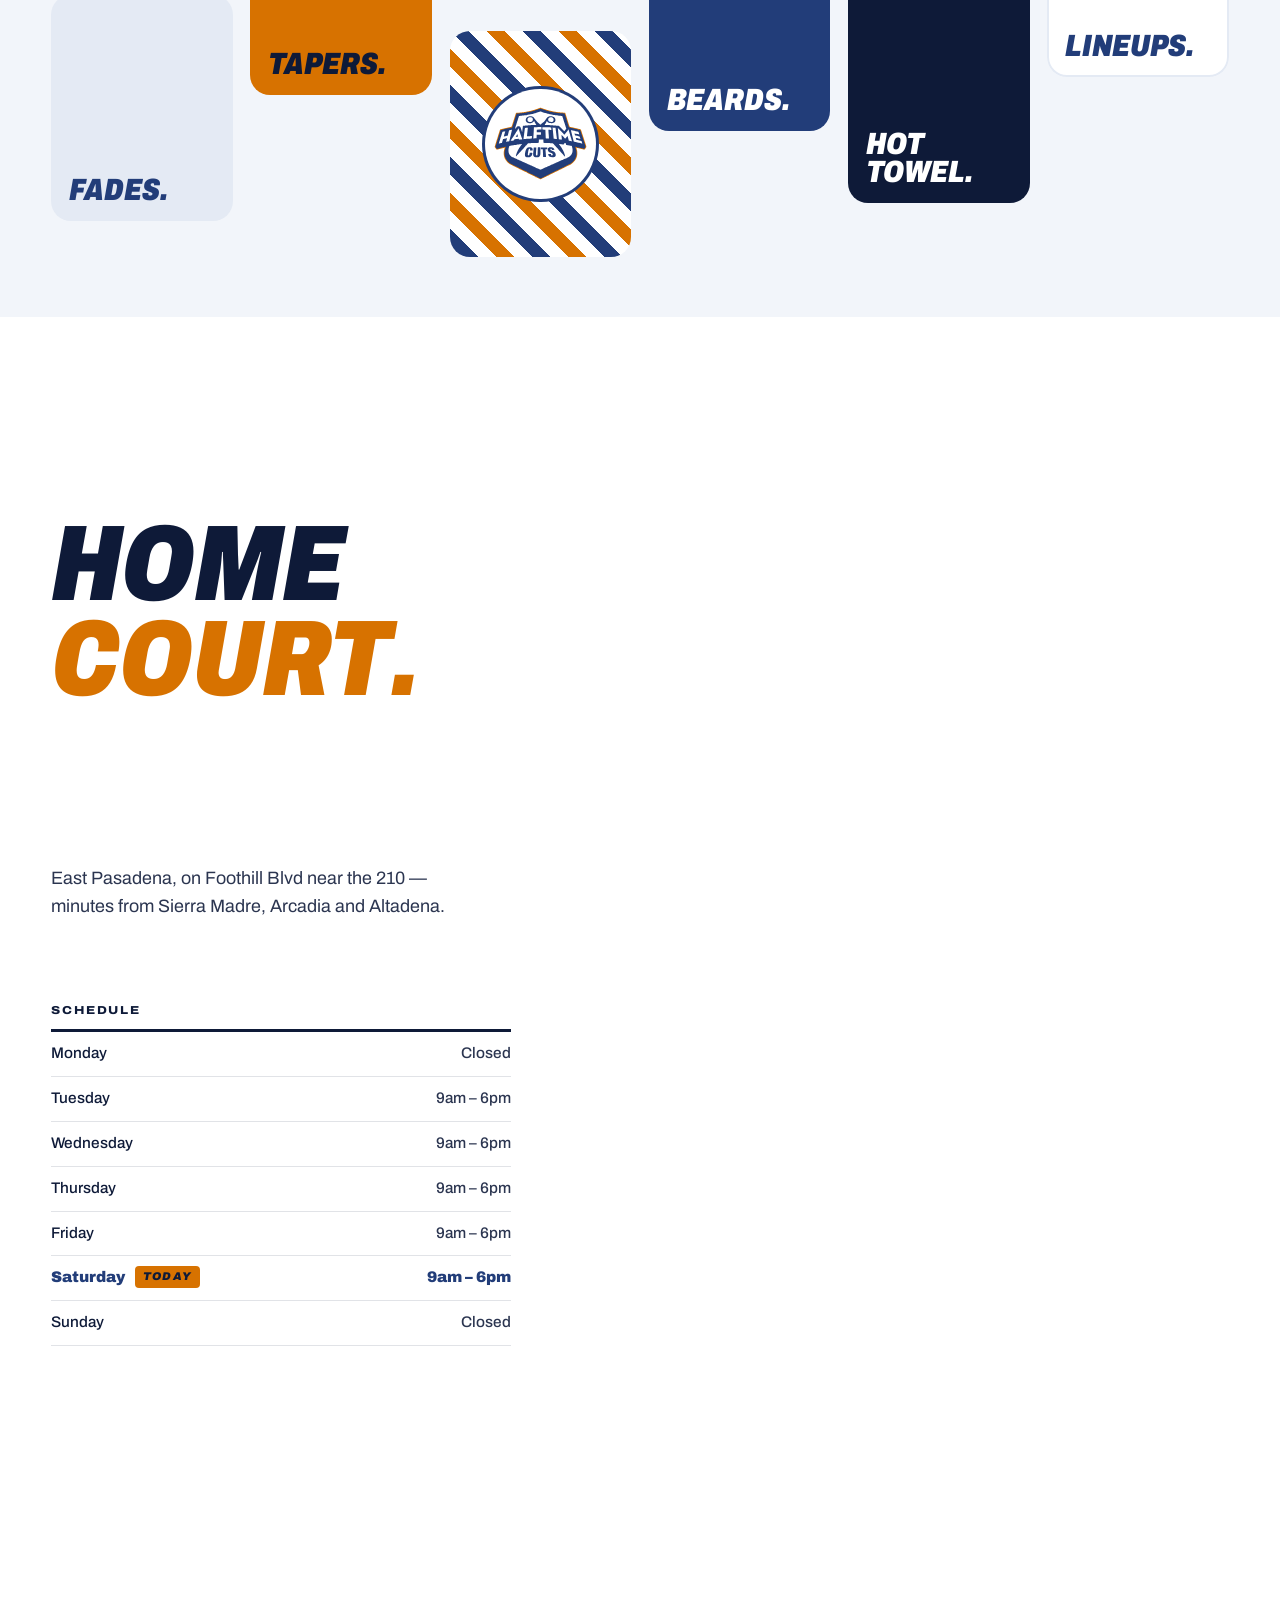
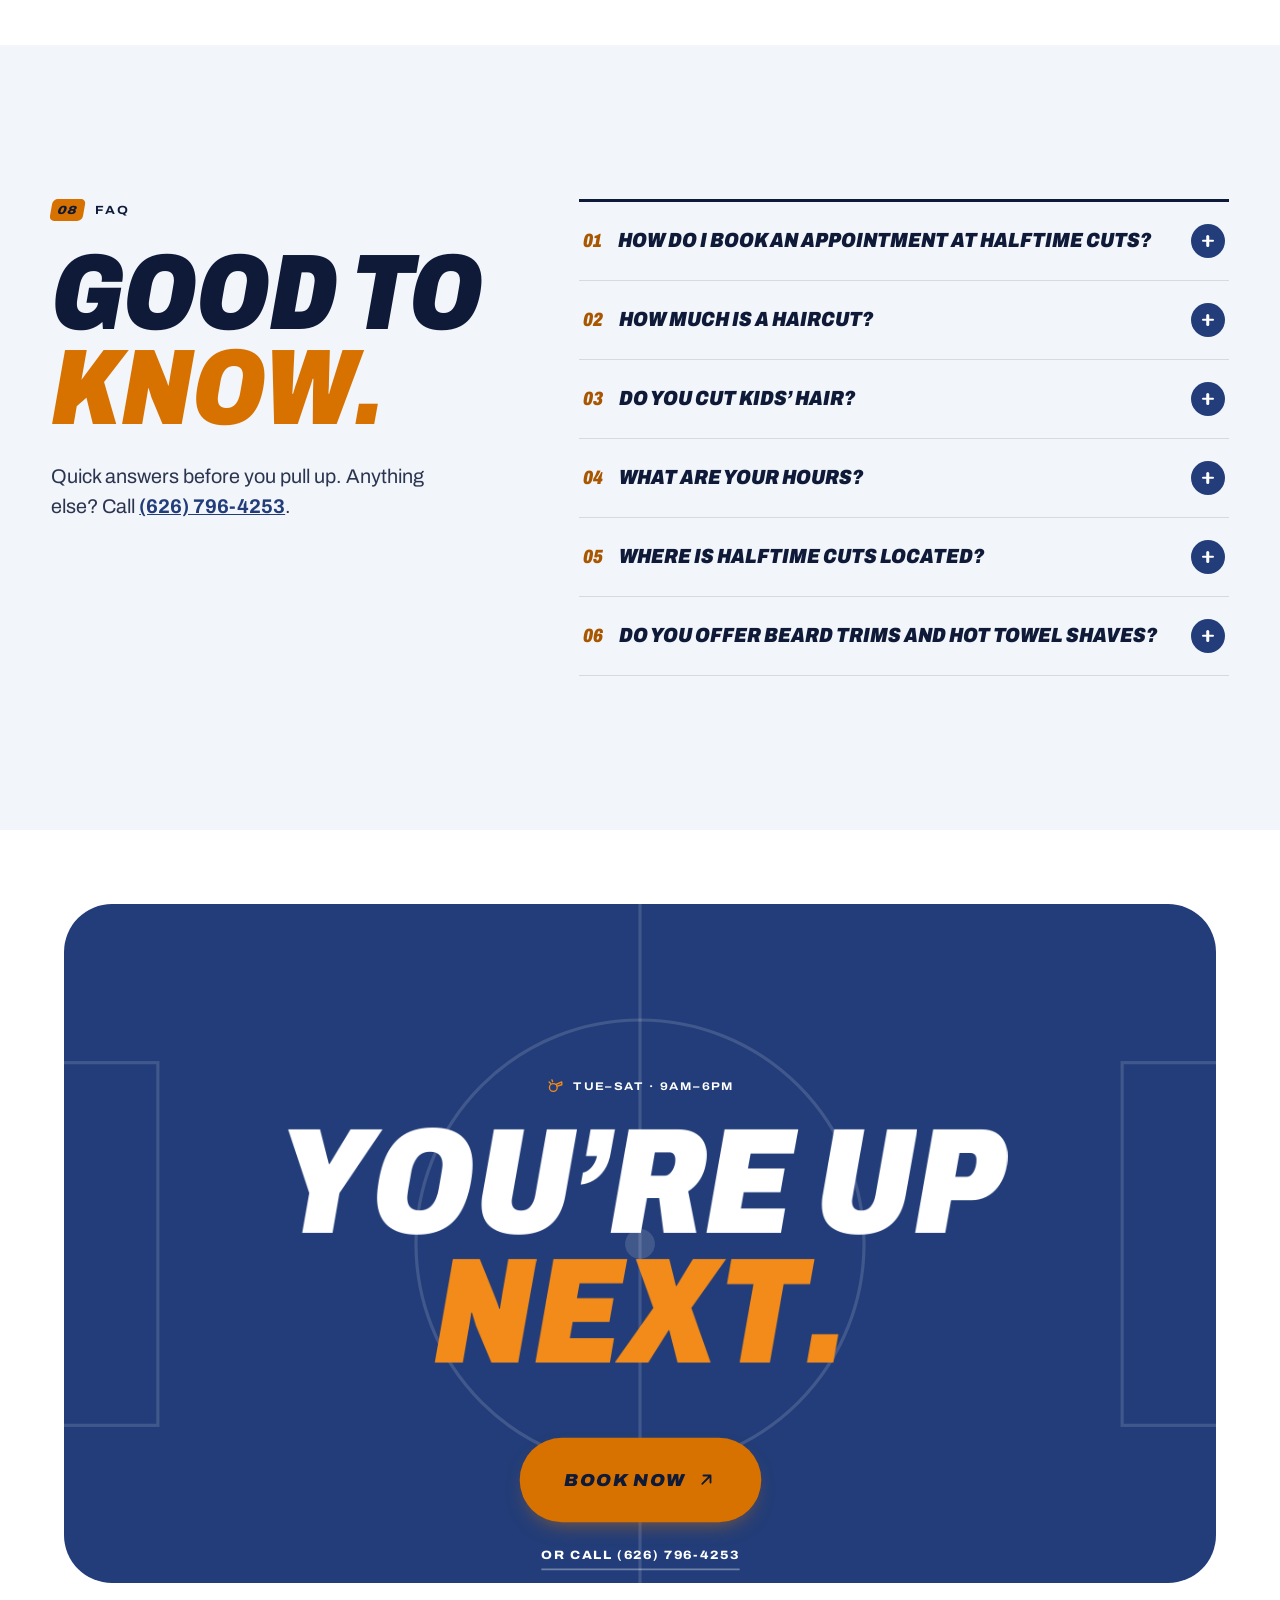
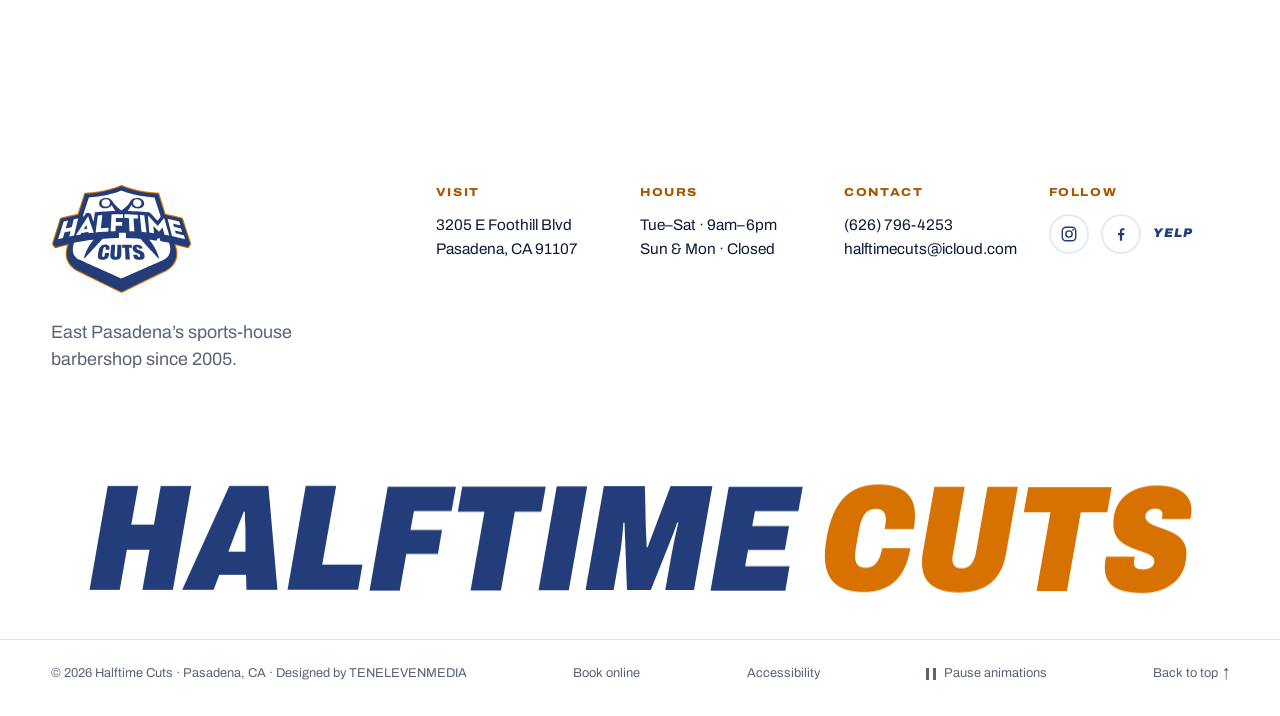
==== commit 625dbb84: "Add "Designed by TENELEVENMEDIA" credit and keep footer year current - Footer copyright line on the " ====
--- a/index.html
+++ b/index.html
@@ -830,7 +830,7 @@
     <div class="footer__word" aria-hidden="true"><span data-fit-inner>Halftime <em>Cuts</em></span></div>
 
     <div class="wrap footer__legal">
-      <p>© <span data-year>2026</span> Halftime Cuts · Pasadena, CA</p>
+      <p>© <span data-year>2026</span> Halftime Cuts · Pasadena, CA · <span class="footer__credit">Designed by TENELEVENMEDIA</span></p>
       <a href="https://book.squareup.com/appointments/pg6dc6n4ebbigh/location/L945AZH7F1CPT/services?ref=footer" target="_blank" rel="noopener" data-book aria-describedby="new-tab">Book online</a>
       <a href="accessibility.html">Accessibility</a>
       <button class="text-btn" type="button" aria-pressed="false" data-motion-toggle><span class="text-btn__icon" aria-hidden="true"></span>Pause animations</button>
--- a/assets/css/styles.css
+++ b/assets/css/styles.css
@@ -1996,6 +1996,7 @@
   color: var(--muted);
 }
 .footer__legal p { margin: 0; }
+.footer__credit { white-space: nowrap; }
 .footer__legal a { display: inline-block; padding-block: 4px; text-decoration: none; }
 .footer__legal { align-items: center; }
 .footer__legal a:hover { color: var(--navy); }
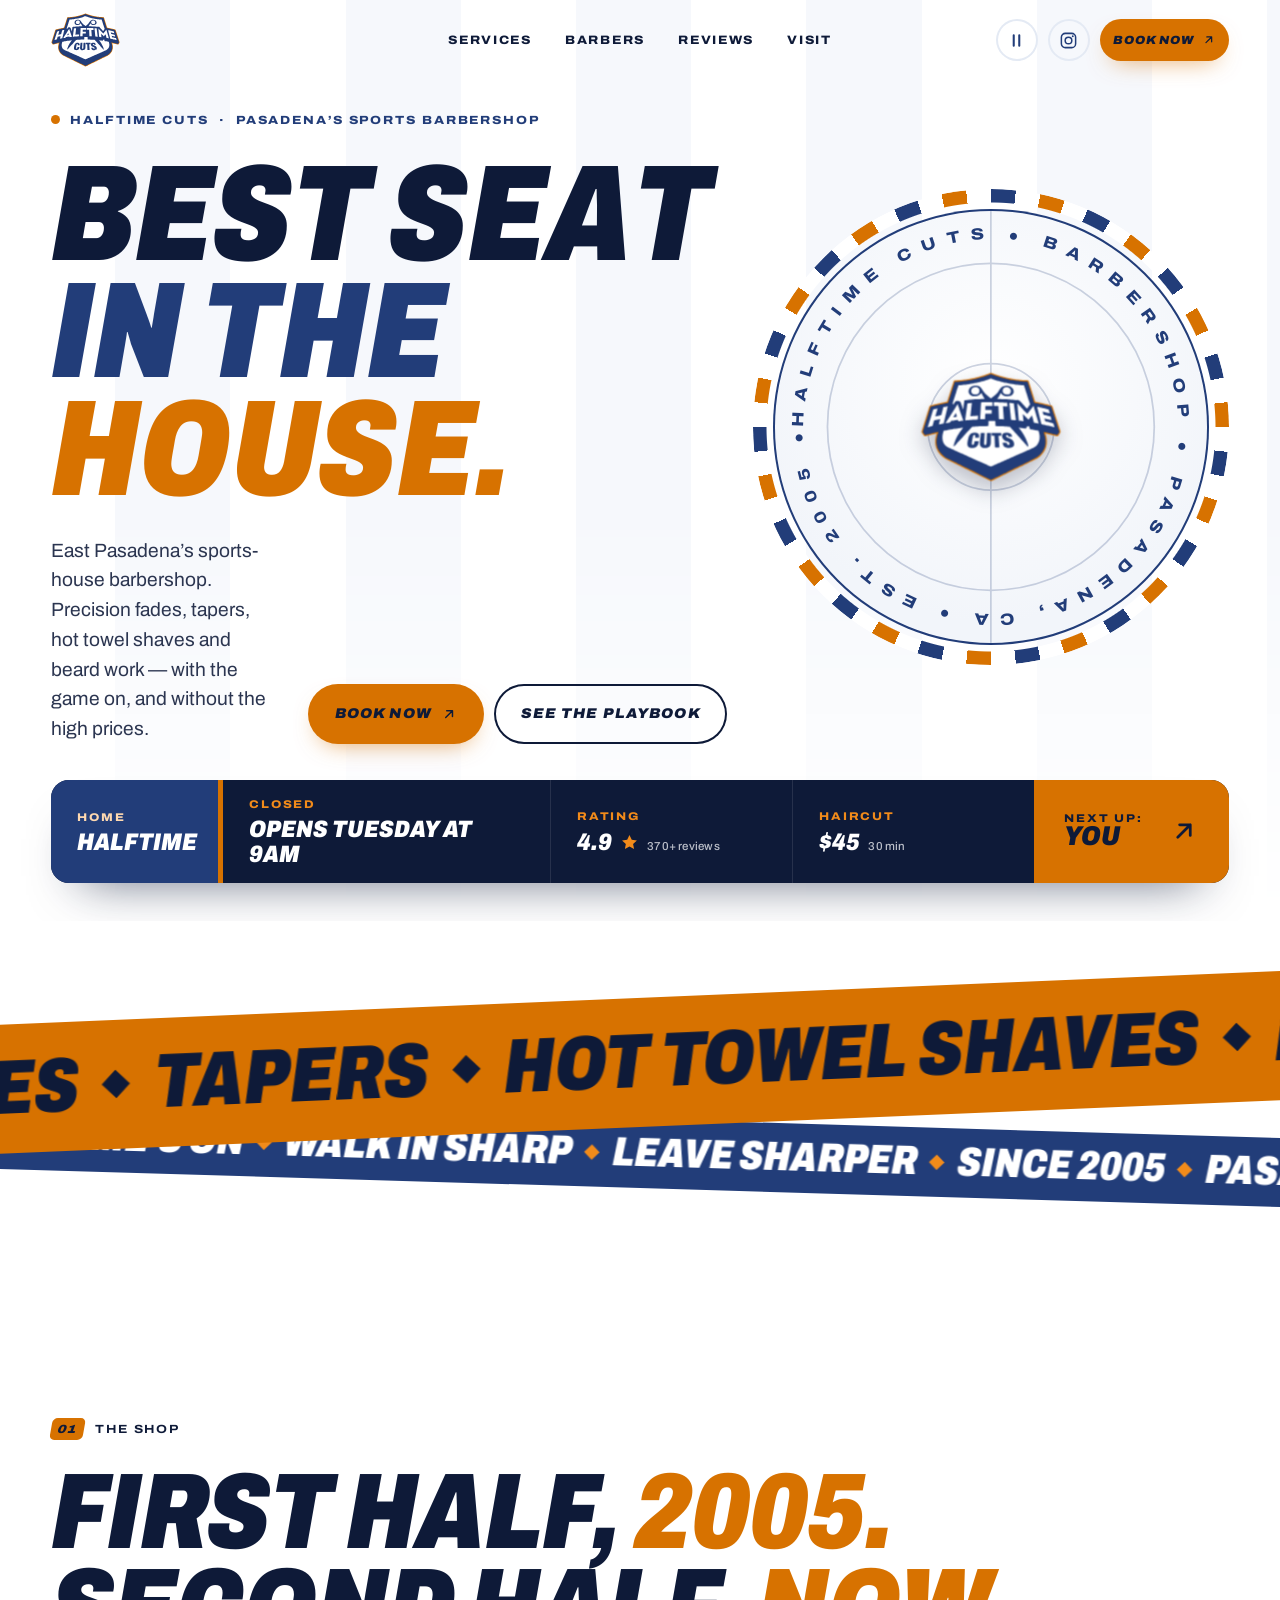
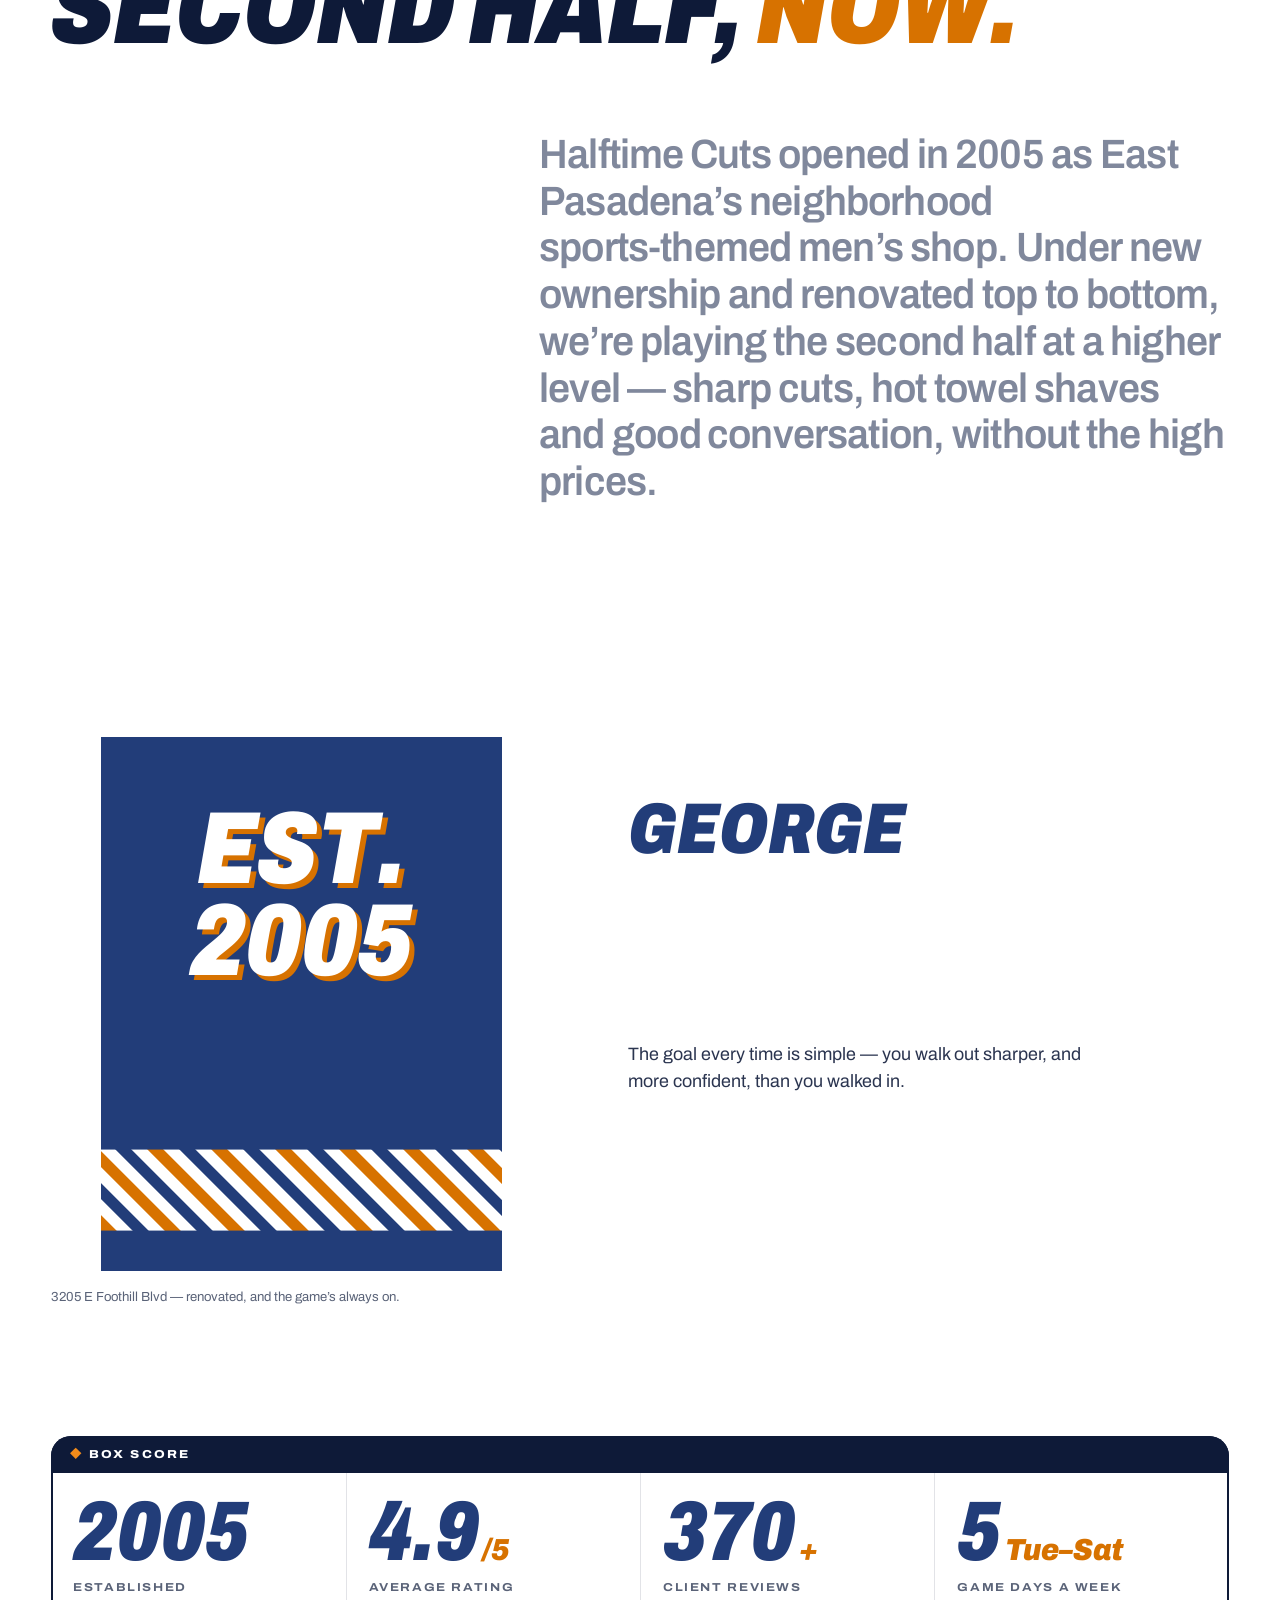
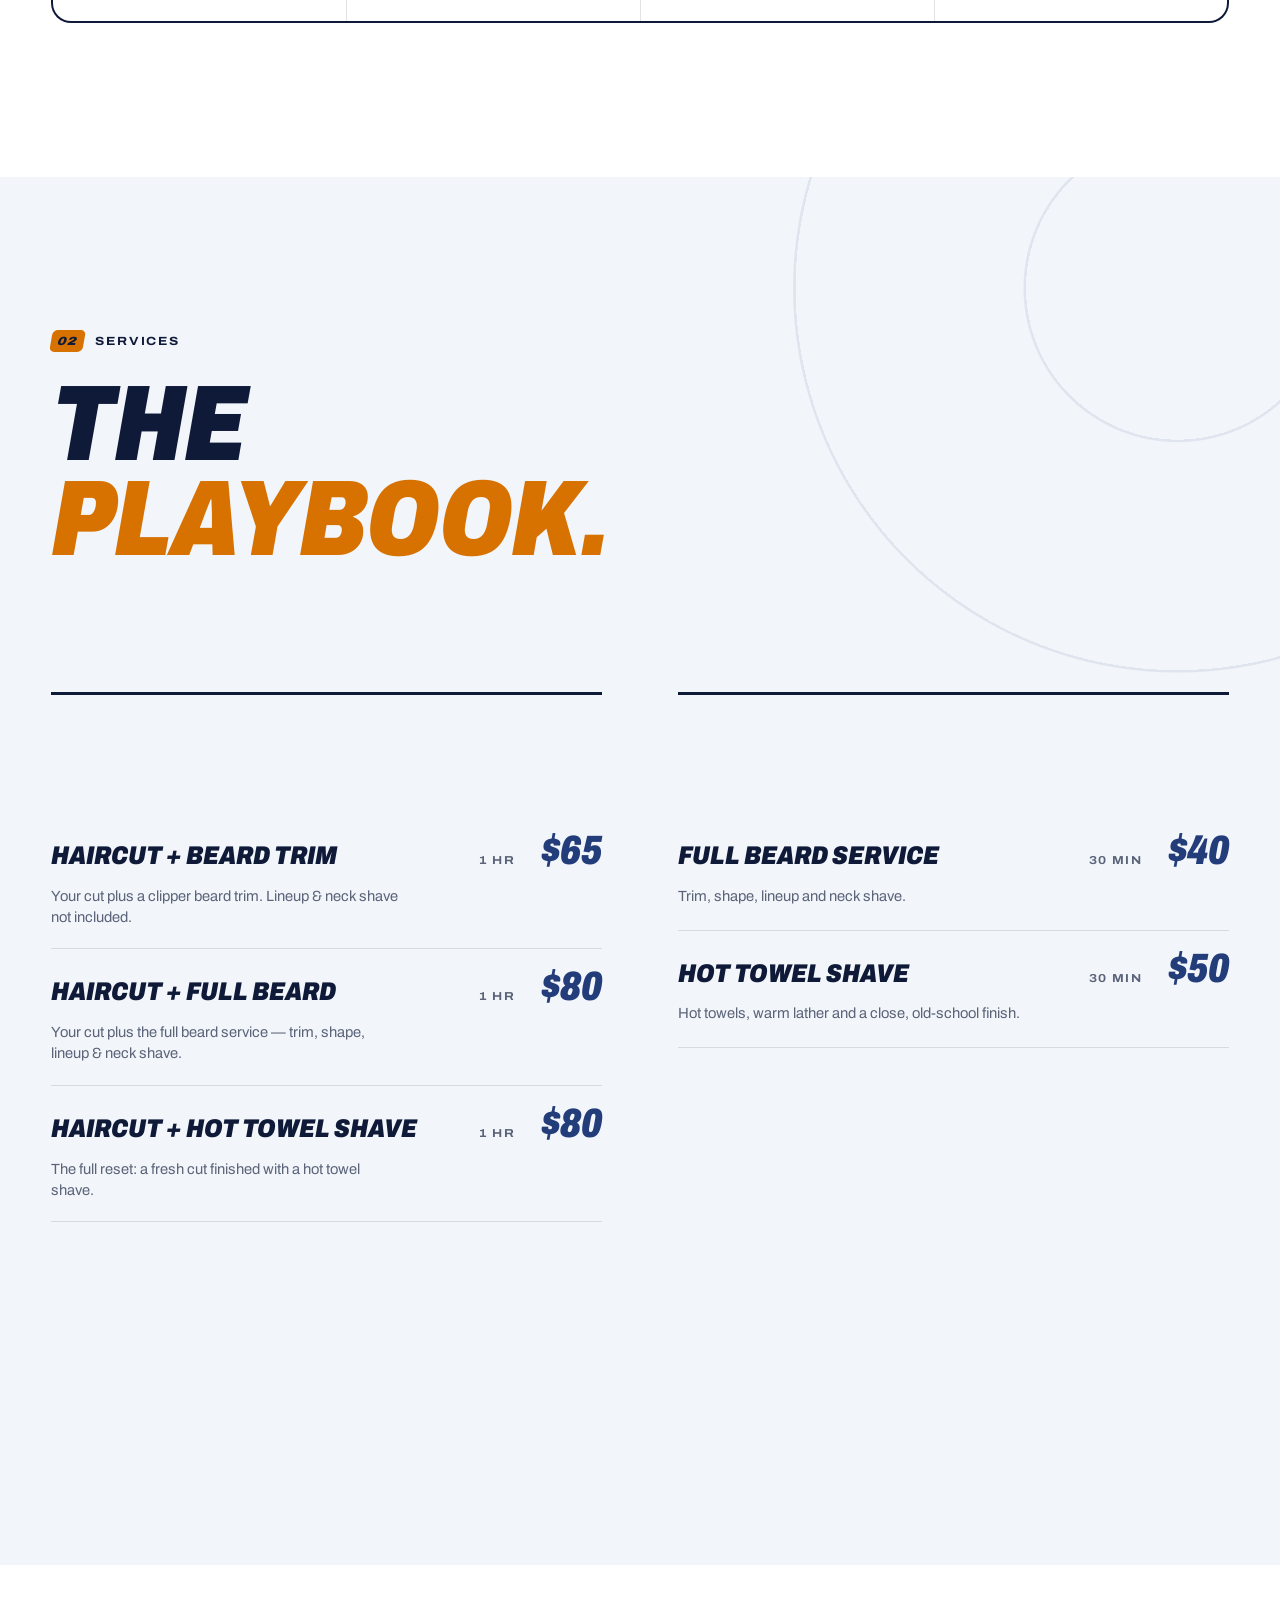
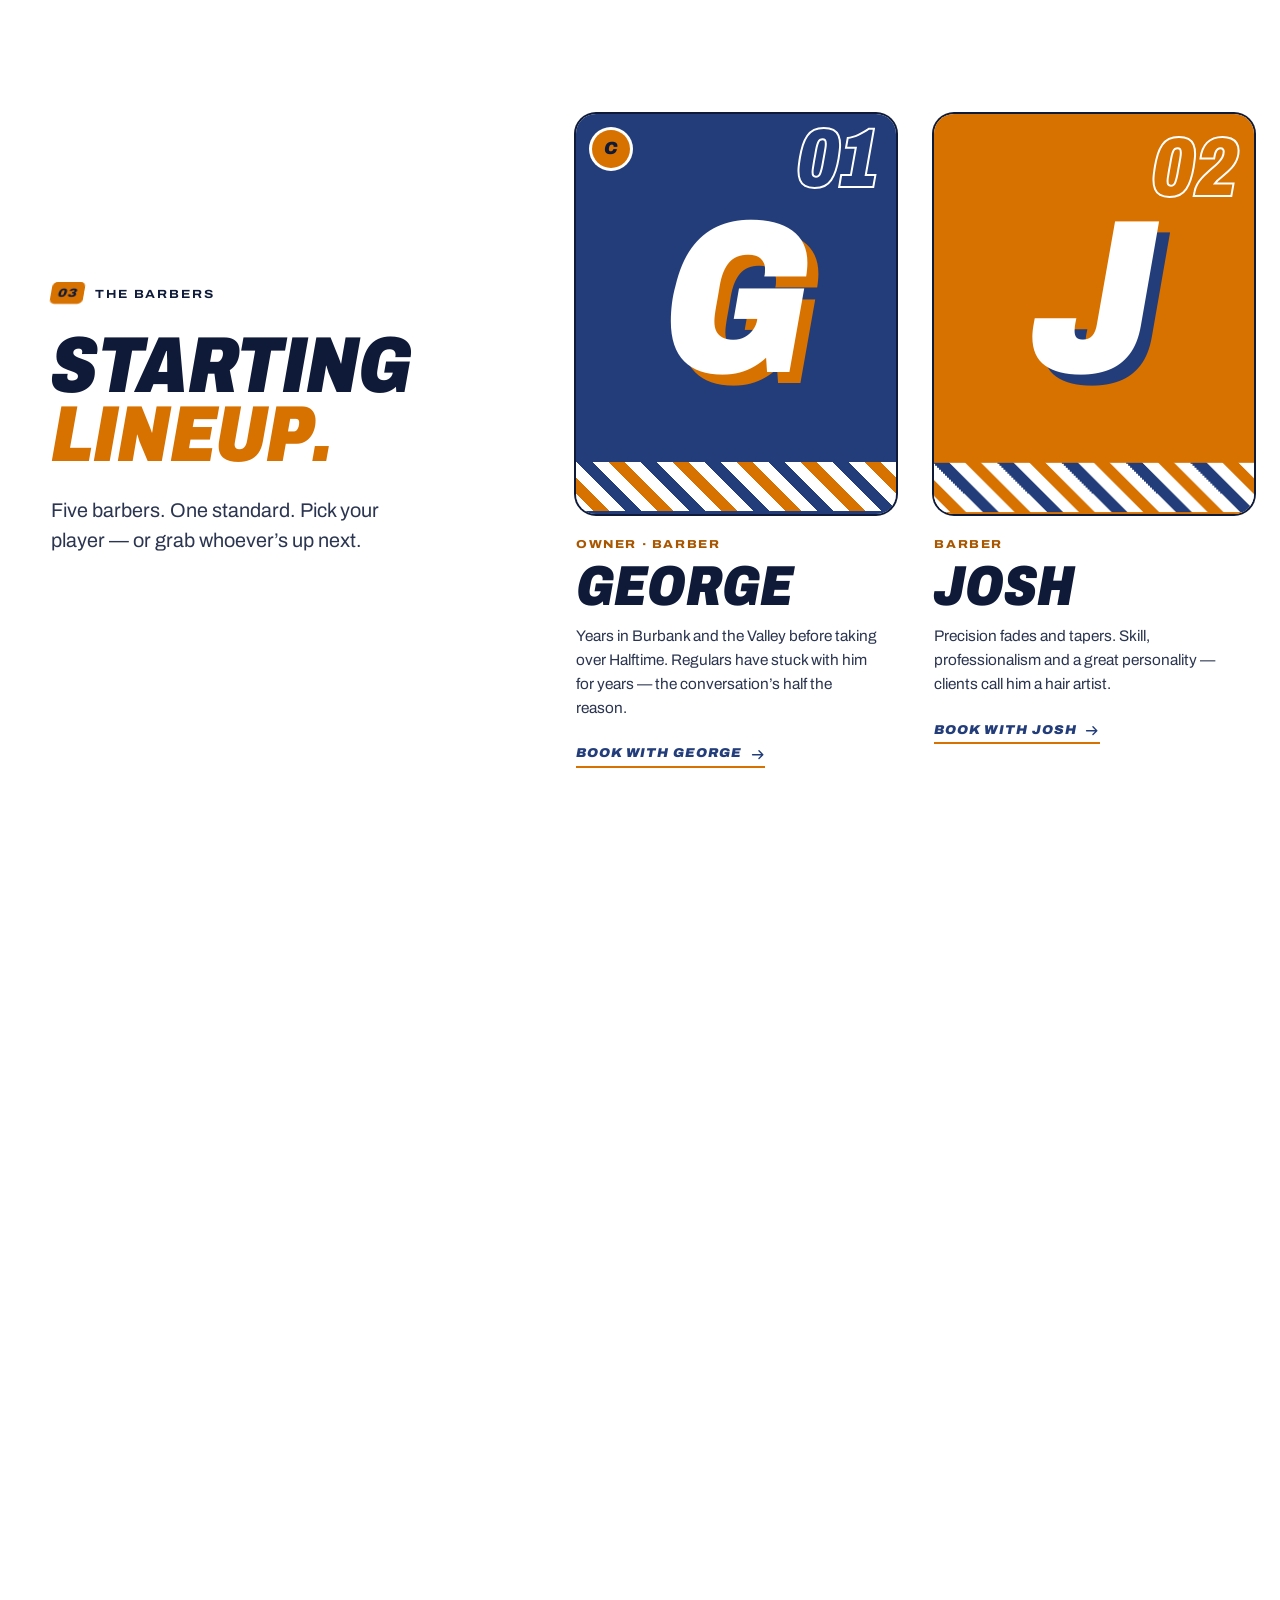
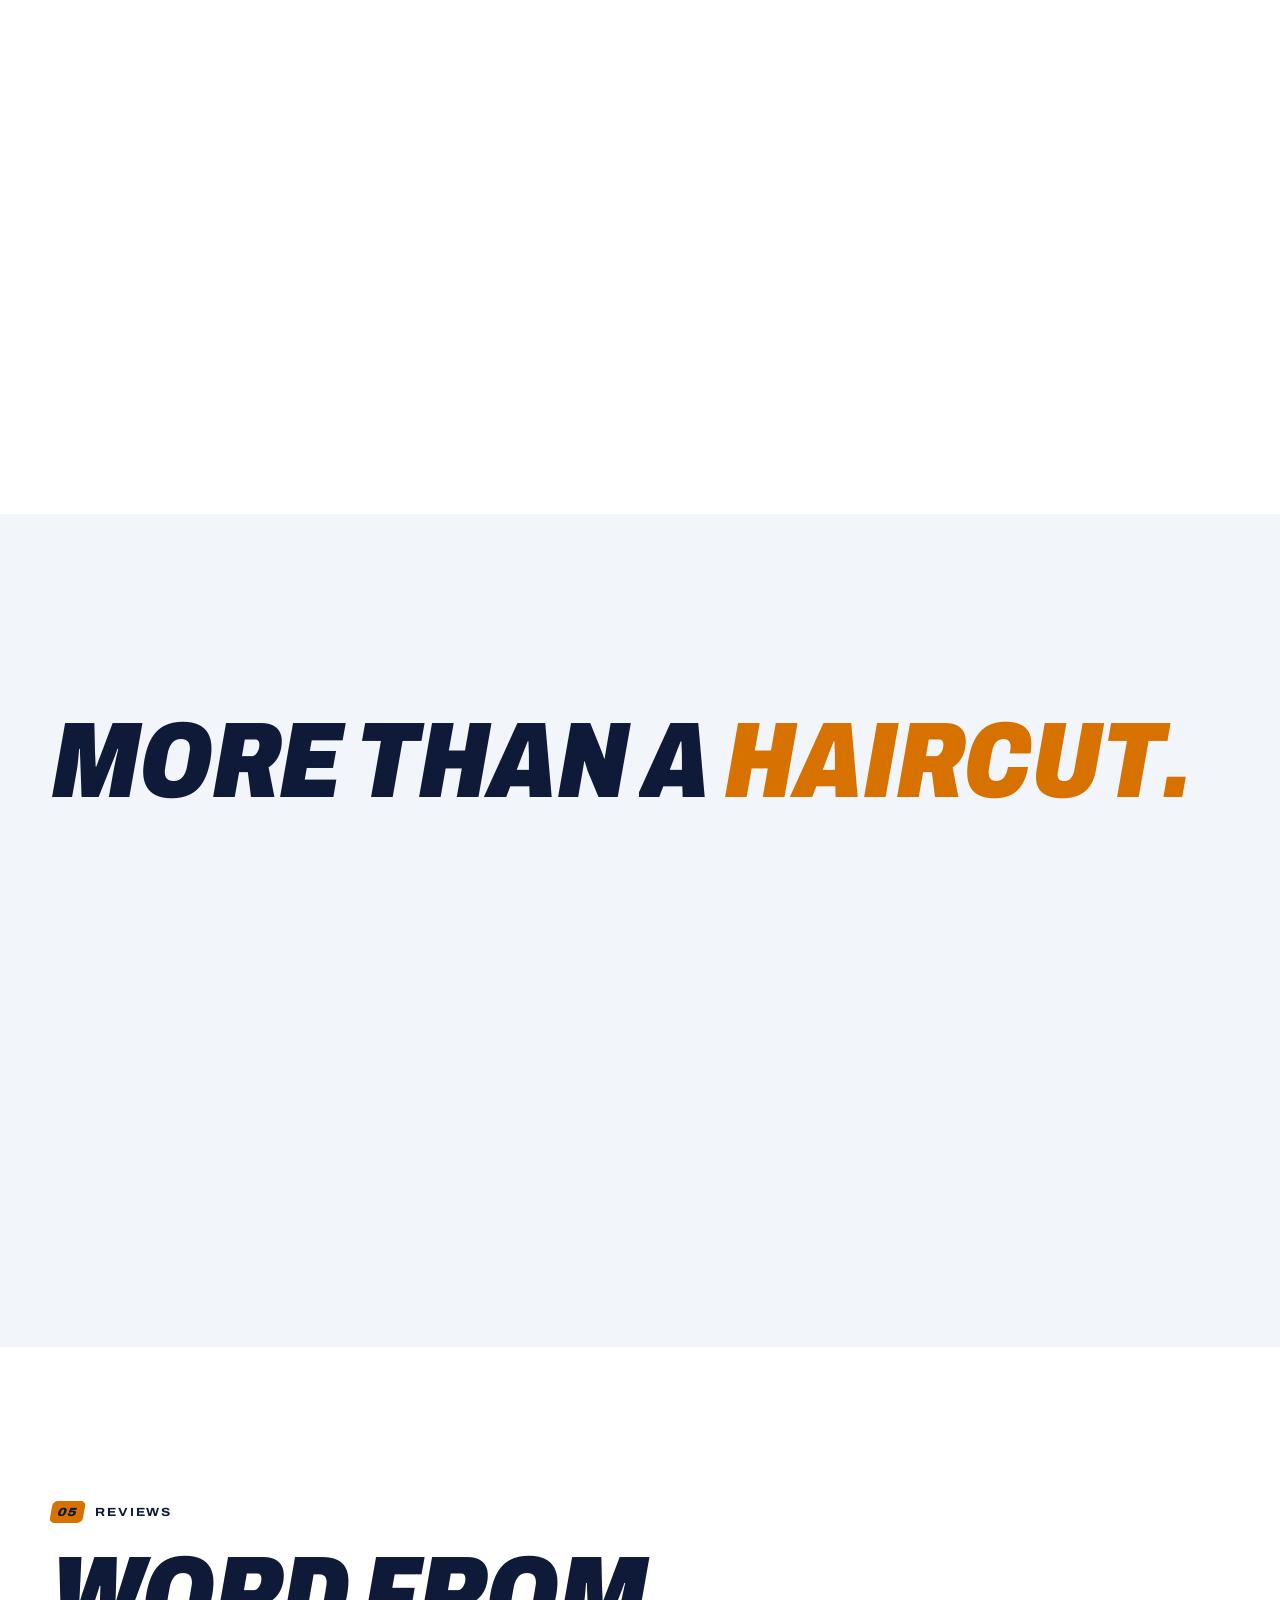
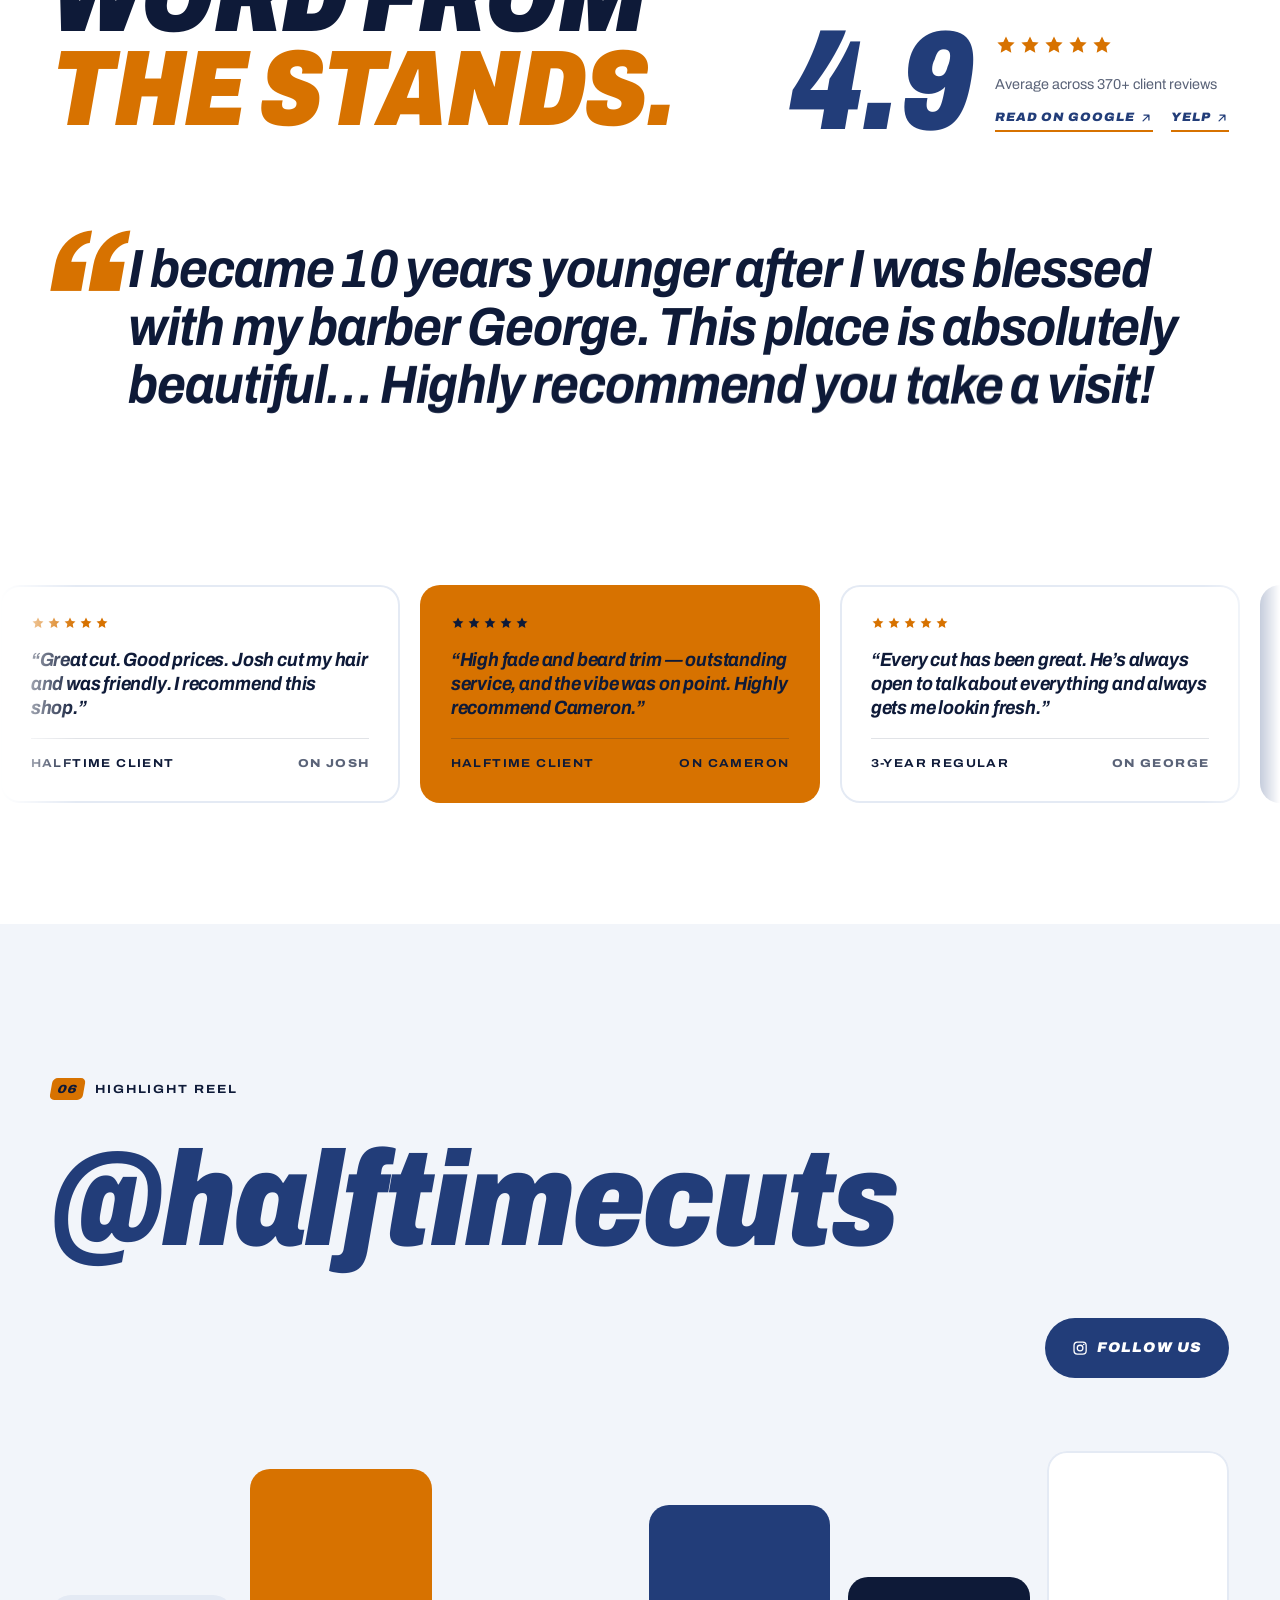
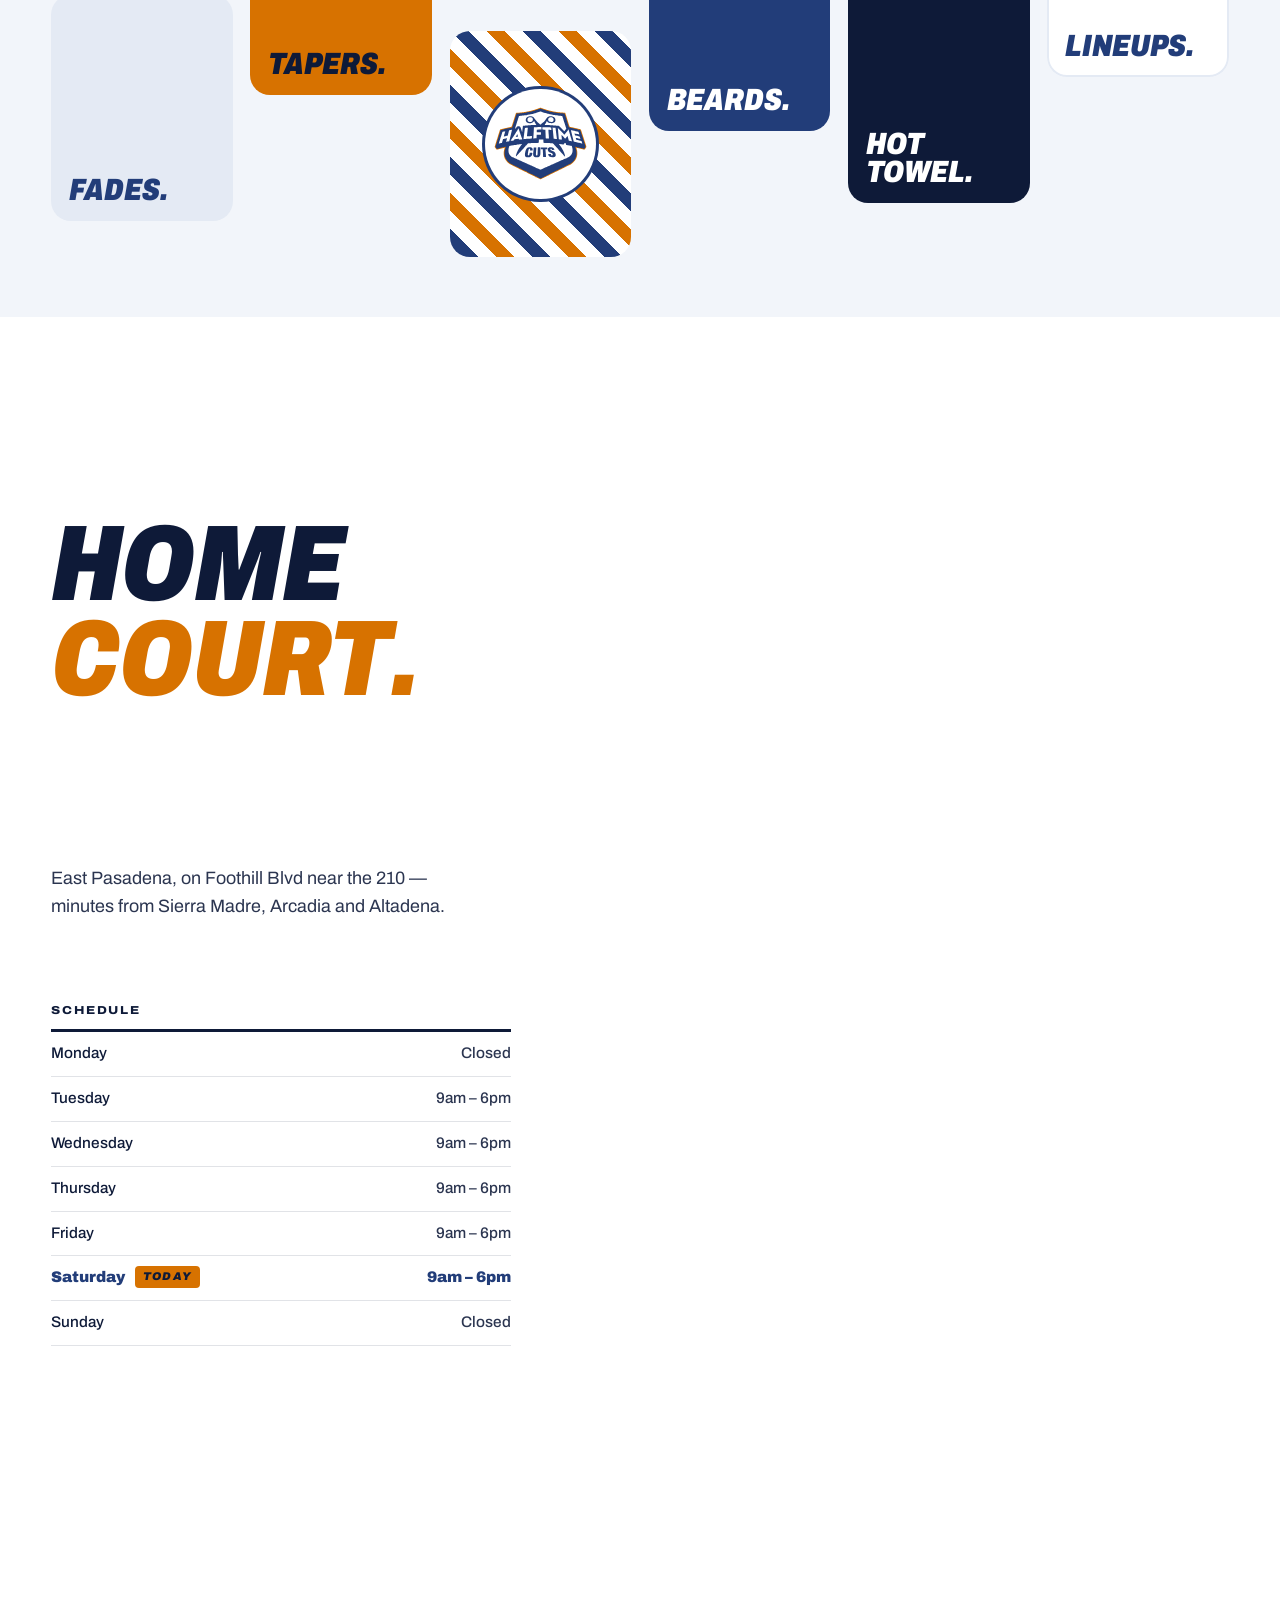
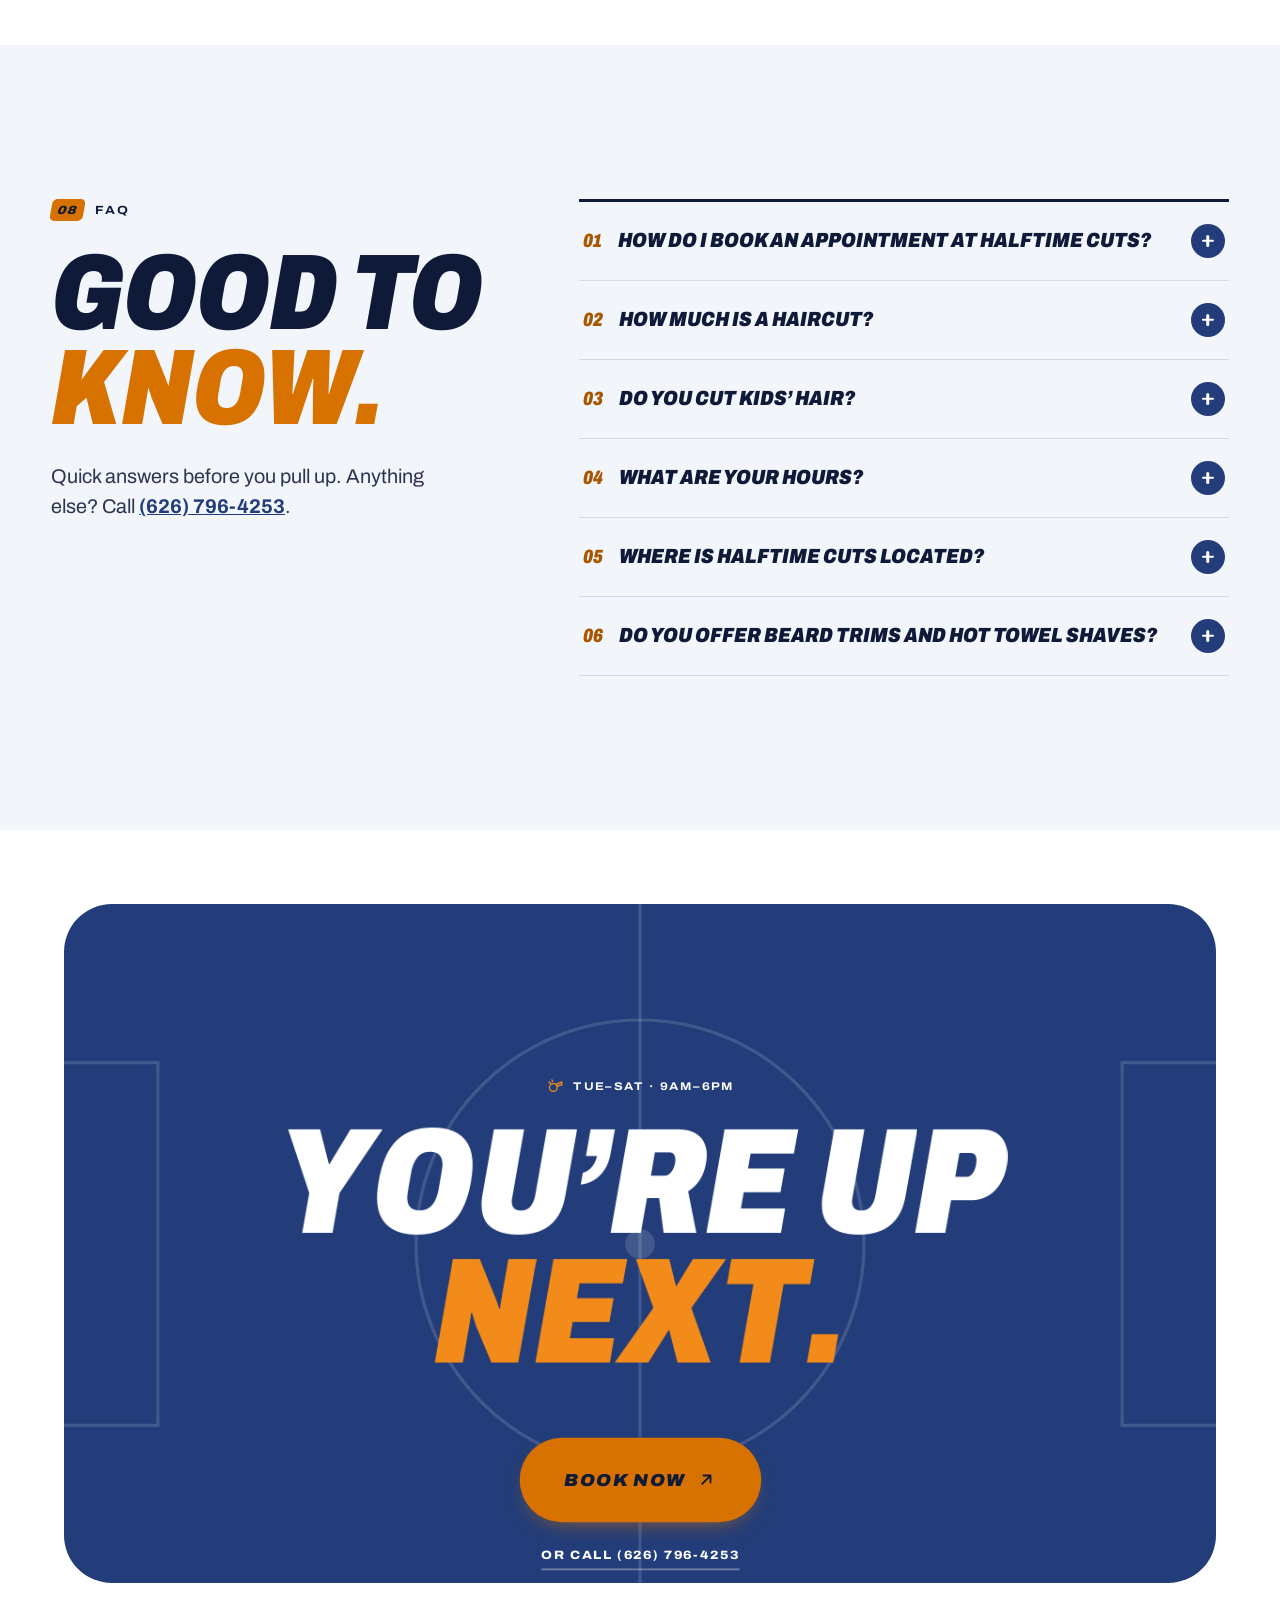
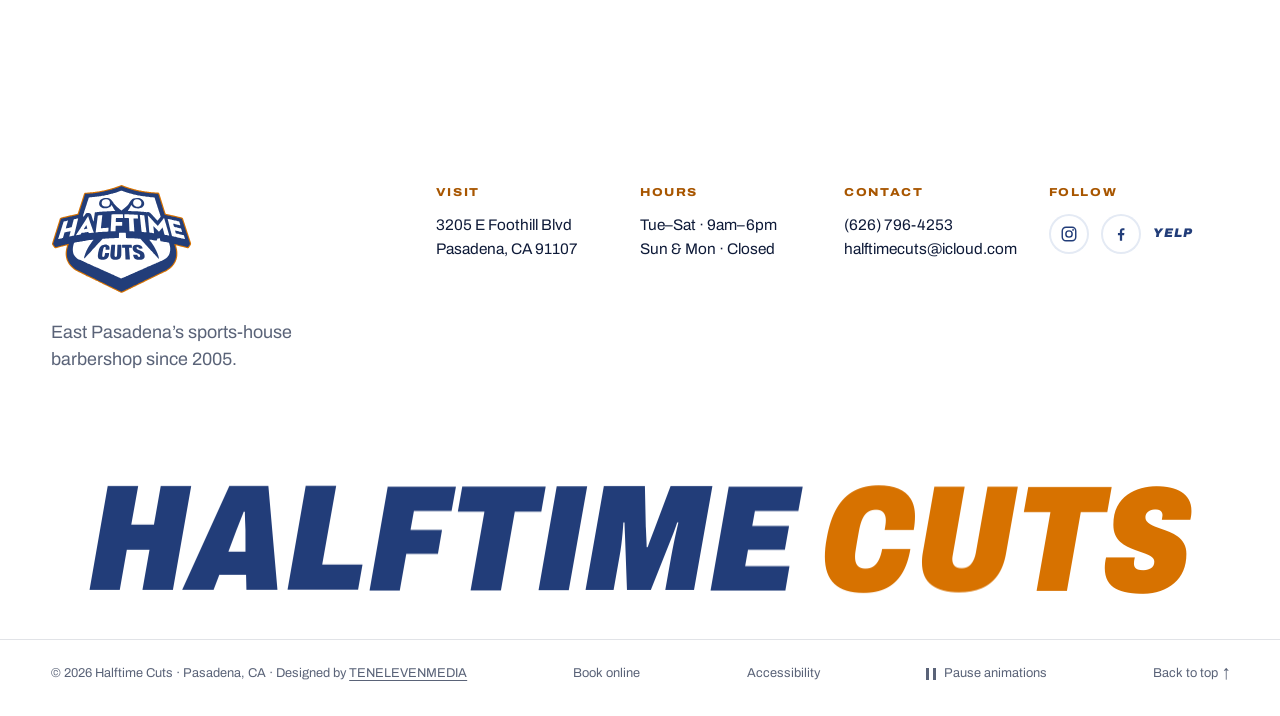
==== commit e89b2e8b: "Link the TENELEVENMEDIA footer credit to tenelevenmedia.com Only the name is the link; "Designed by"" ====
--- a/index.html
+++ b/index.html
@@ -830,7 +830,7 @@
     <div class="footer__word" aria-hidden="true"><span data-fit-inner>Halftime <em>Cuts</em></span></div>
 
     <div class="wrap footer__legal">
-      <p>© <span data-year>2026</span> Halftime Cuts · Pasadena, CA · <span class="footer__credit">Designed by TENELEVENMEDIA</span></p>
+      <p>© <span data-year>2026</span> Halftime Cuts · Pasadena, CA · <span class="footer__credit">Designed by <a href="https://www.tenelevenmedia.com/" target="_blank" rel="noopener" aria-describedby="new-tab">TENELEVENMEDIA</a></span></p>
       <a href="https://book.squareup.com/appointments/pg6dc6n4ebbigh/location/L945AZH7F1CPT/services?ref=footer" target="_blank" rel="noopener" data-book aria-describedby="new-tab">Book online</a>
       <a href="accessibility.html">Accessibility</a>
       <button class="text-btn" type="button" aria-pressed="false" data-motion-toggle><span class="text-btn__icon" aria-hidden="true"></span>Pause animations</button>
--- a/assets/css/styles.css
+++ b/assets/css/styles.css
@@ -2000,6 +2000,8 @@
 .footer__legal a { display: inline-block; padding-block: 4px; text-decoration: none; }
 .footer__legal { align-items: center; }
 .footer__legal a:hover { color: var(--navy); }
+/* The credit link sits inside running text, so it needs an underline, not just color. */
+.footer__credit a { text-decoration: underline; text-underline-offset: 3px; }
 .footer__top::after { content: "↑"; content: "↑" / ""; margin-left: 0.35em; }
 @media (max-width: 899px) { .footer__legal { padding-bottom: calc(100px + env(safe-area-inset-bottom)); } }
 
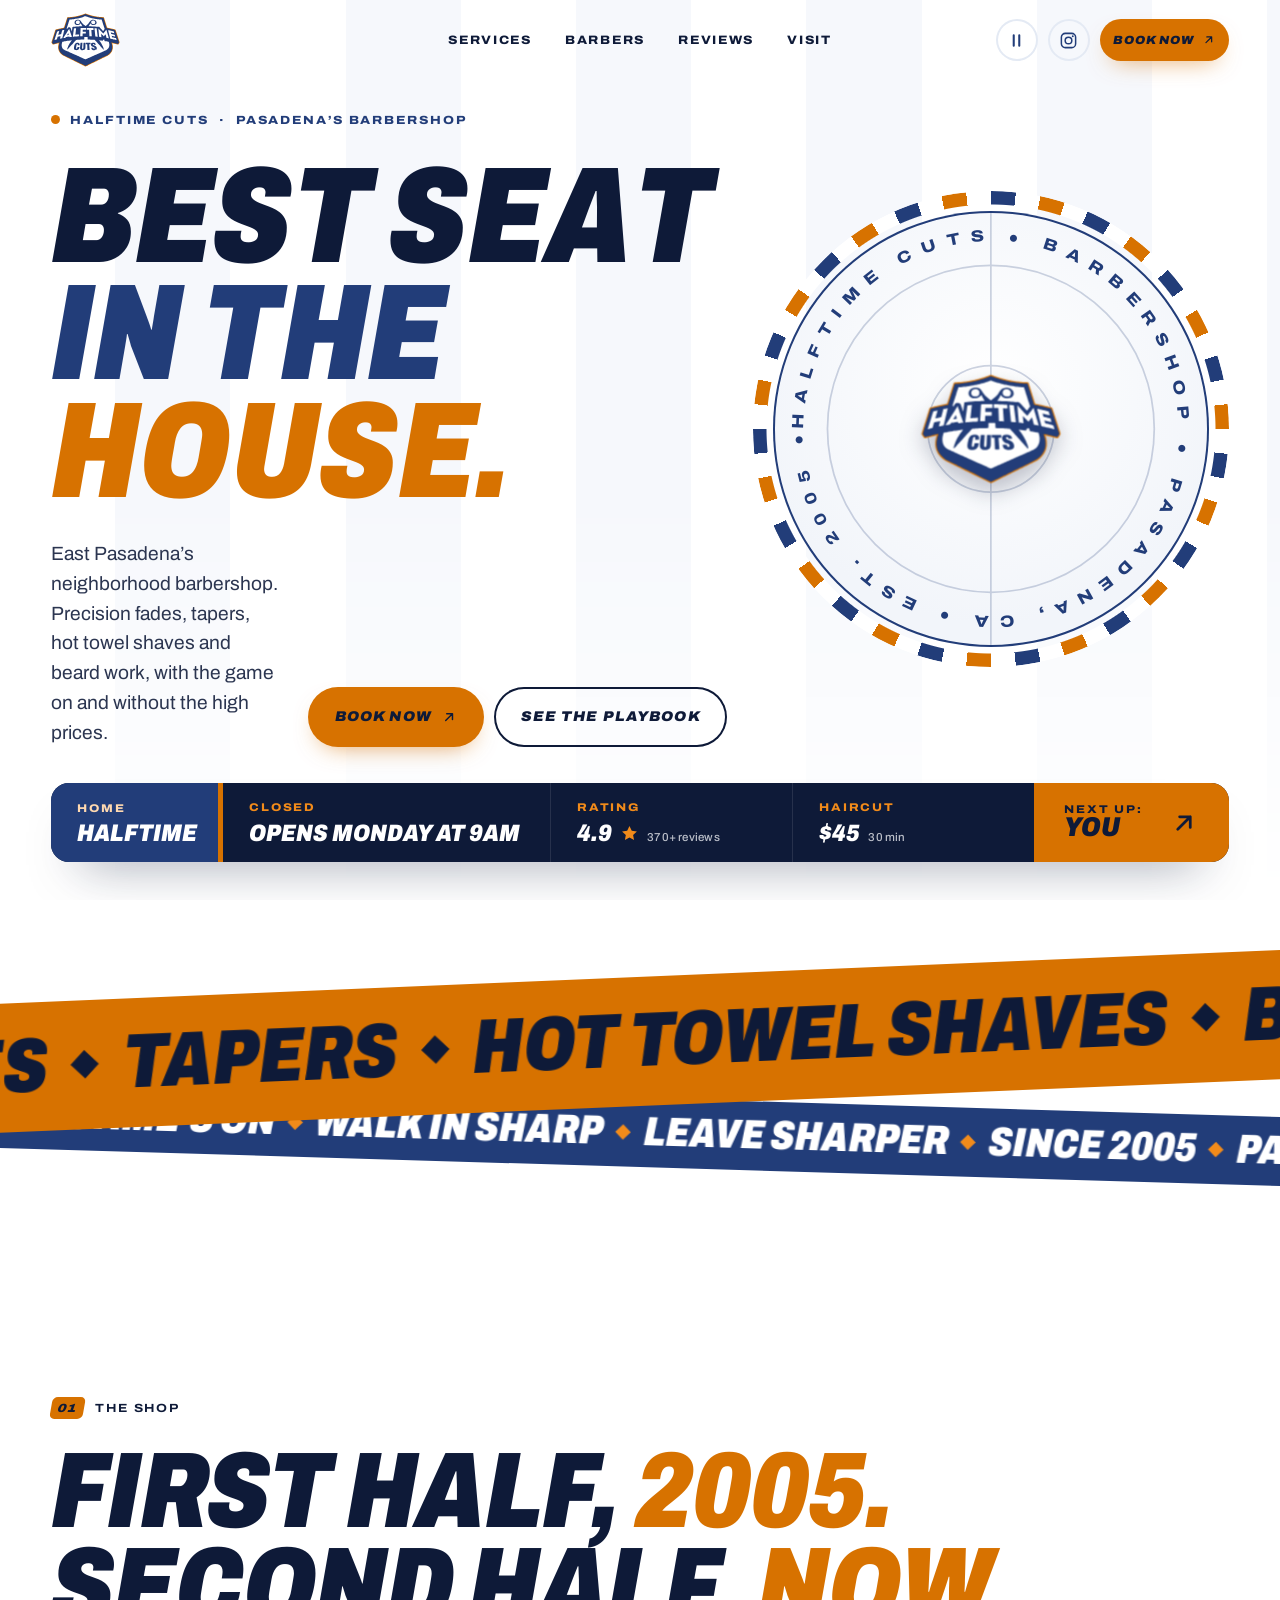
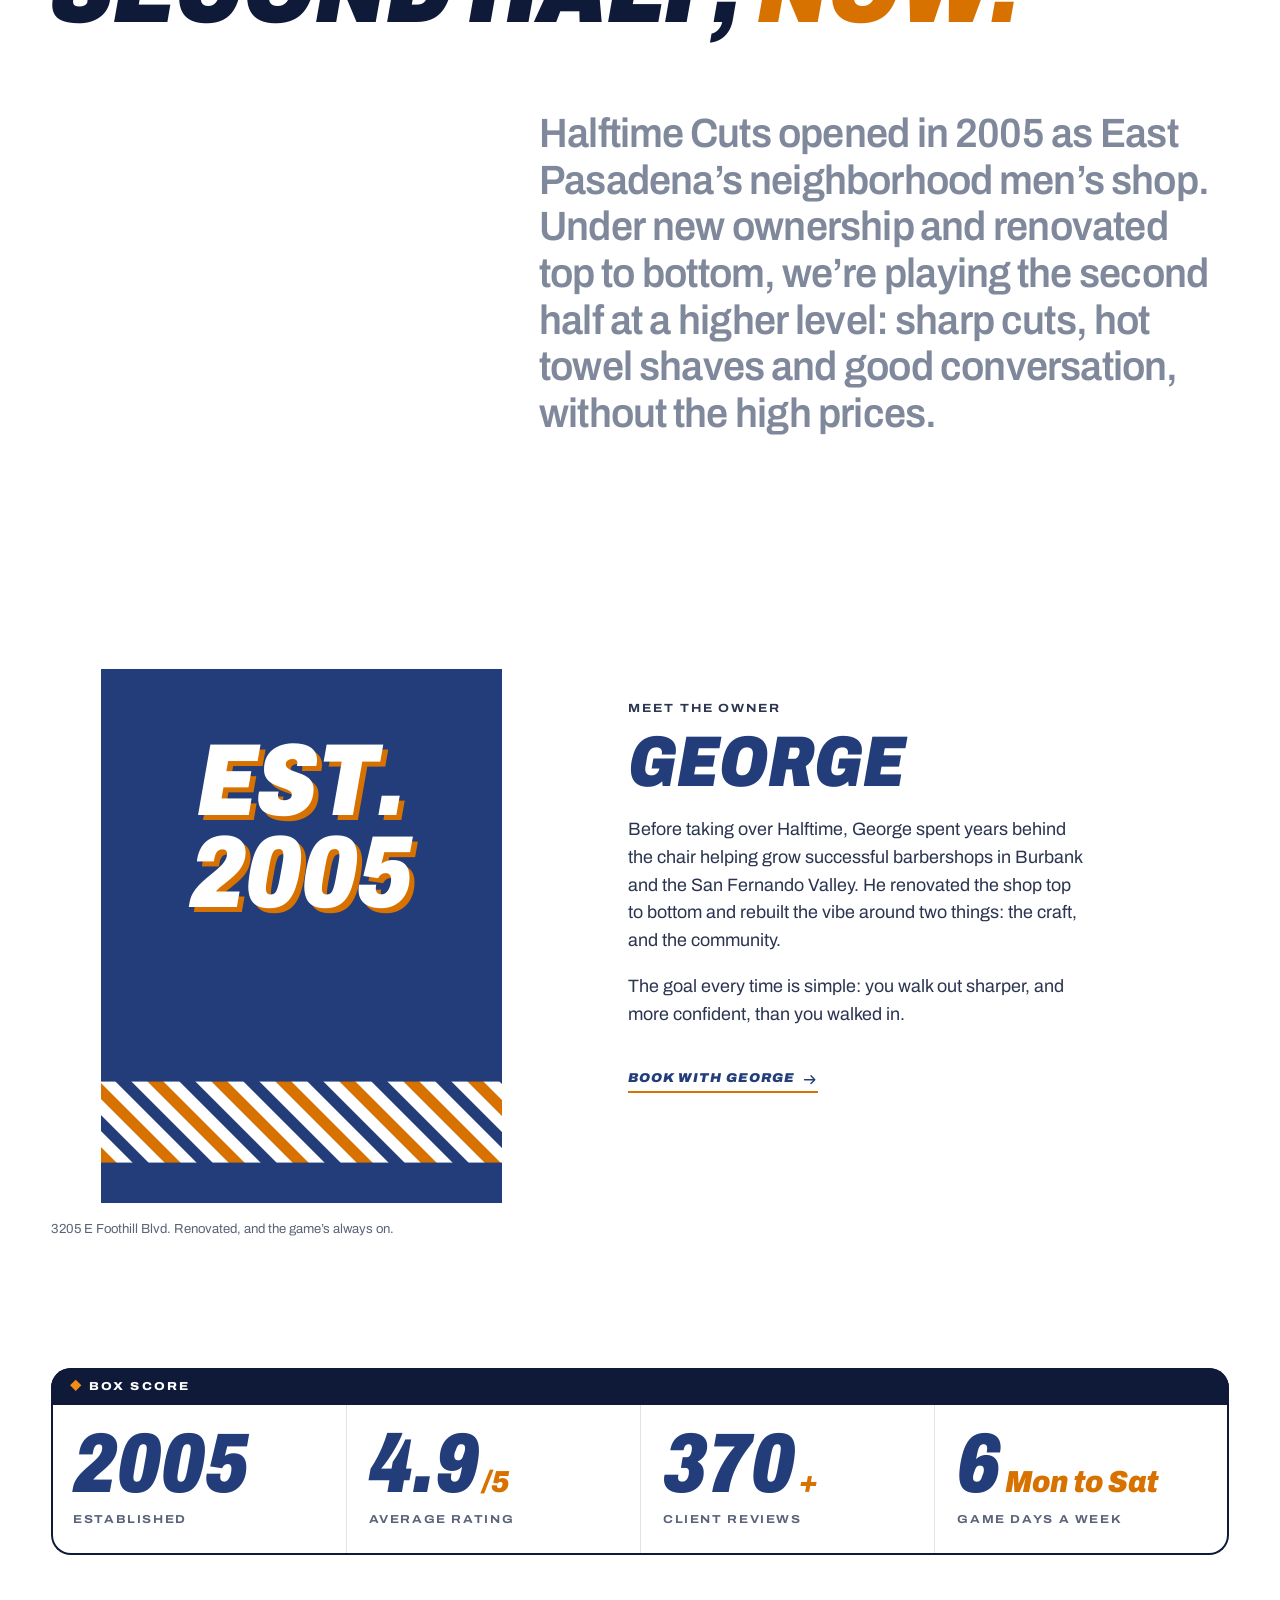
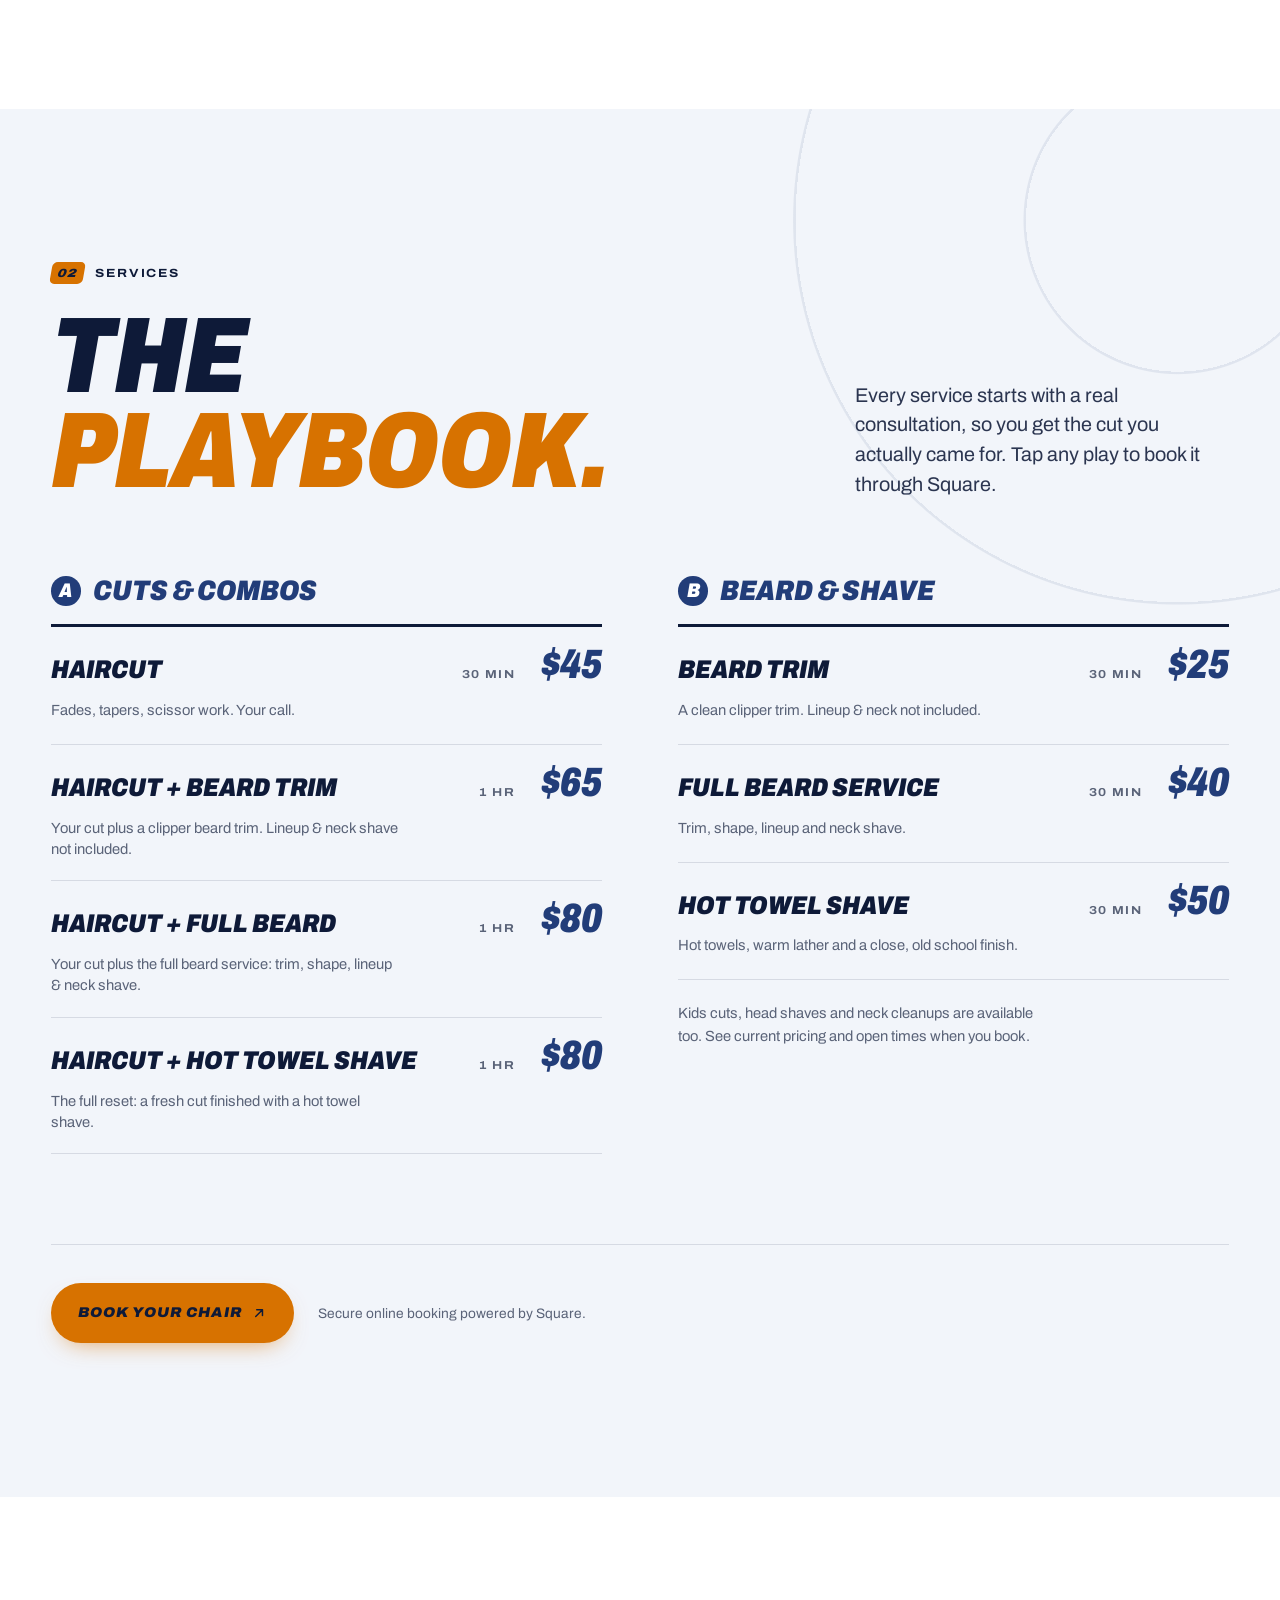
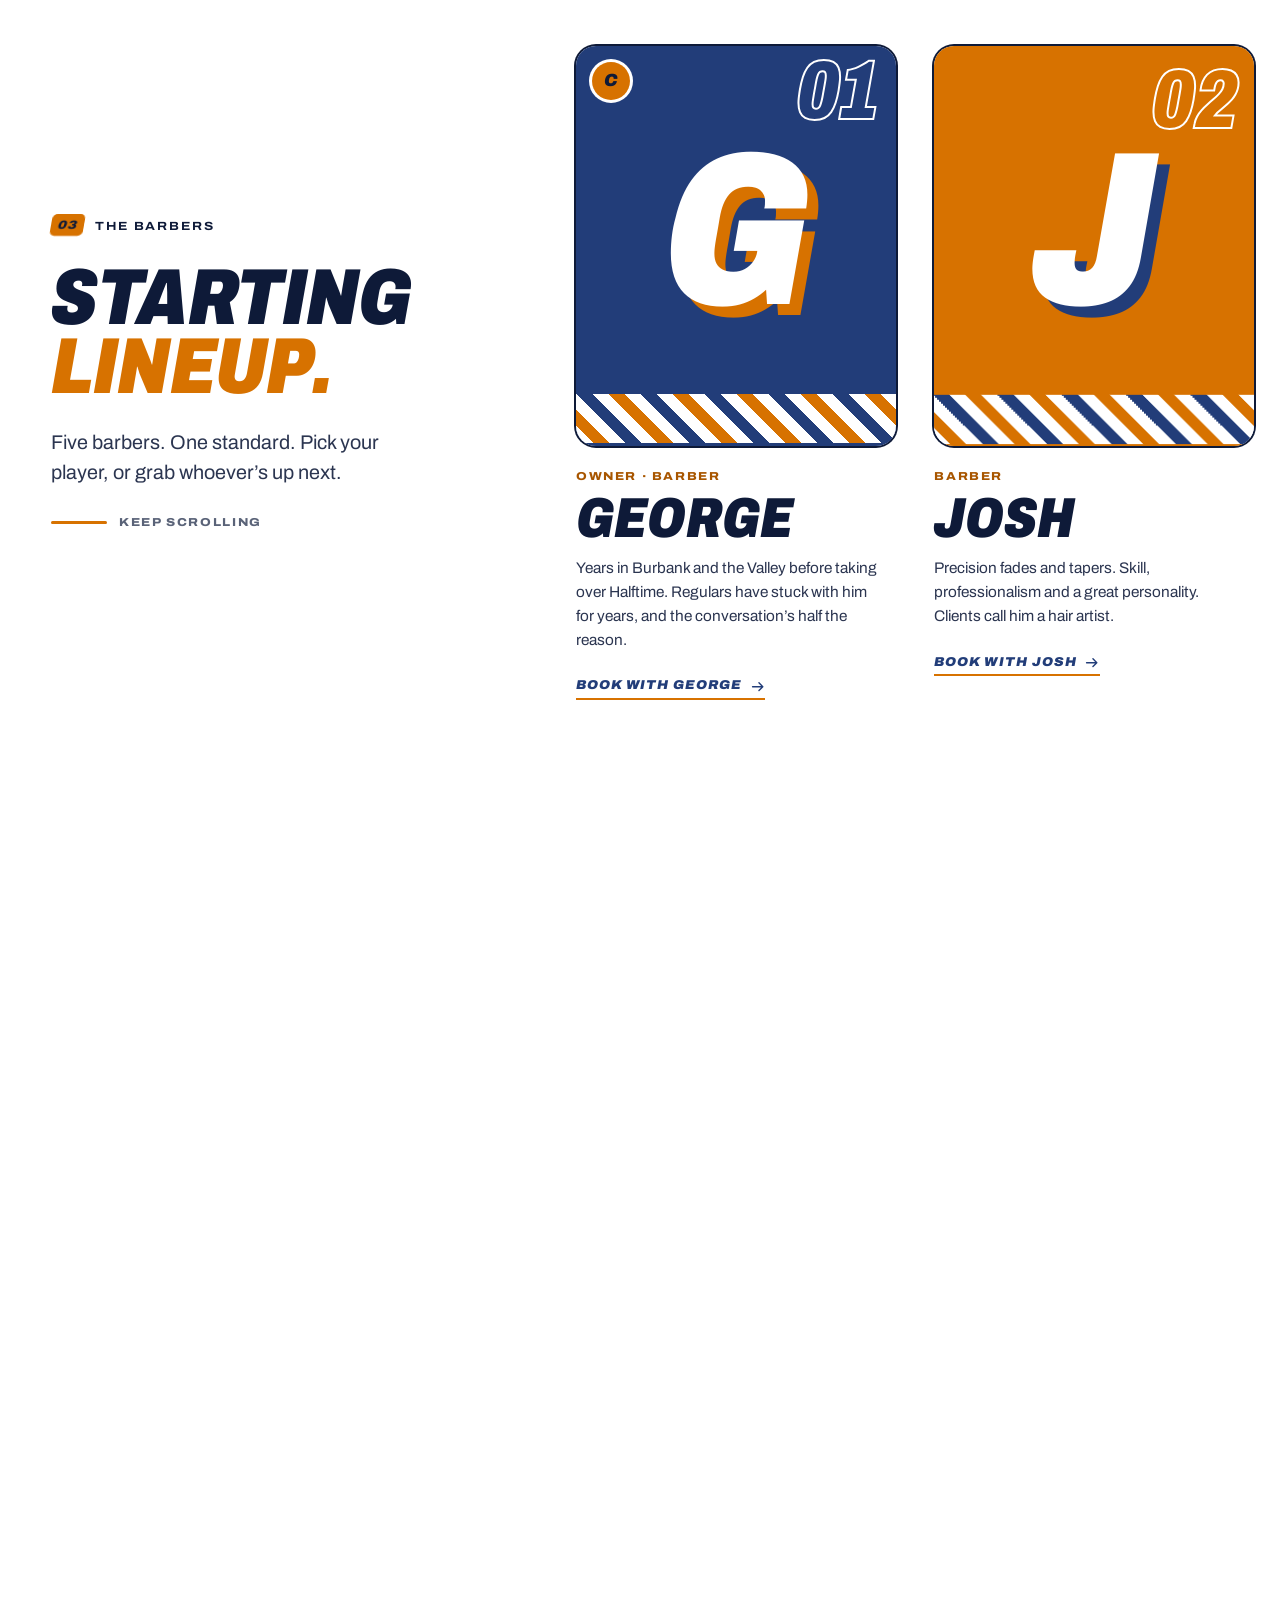
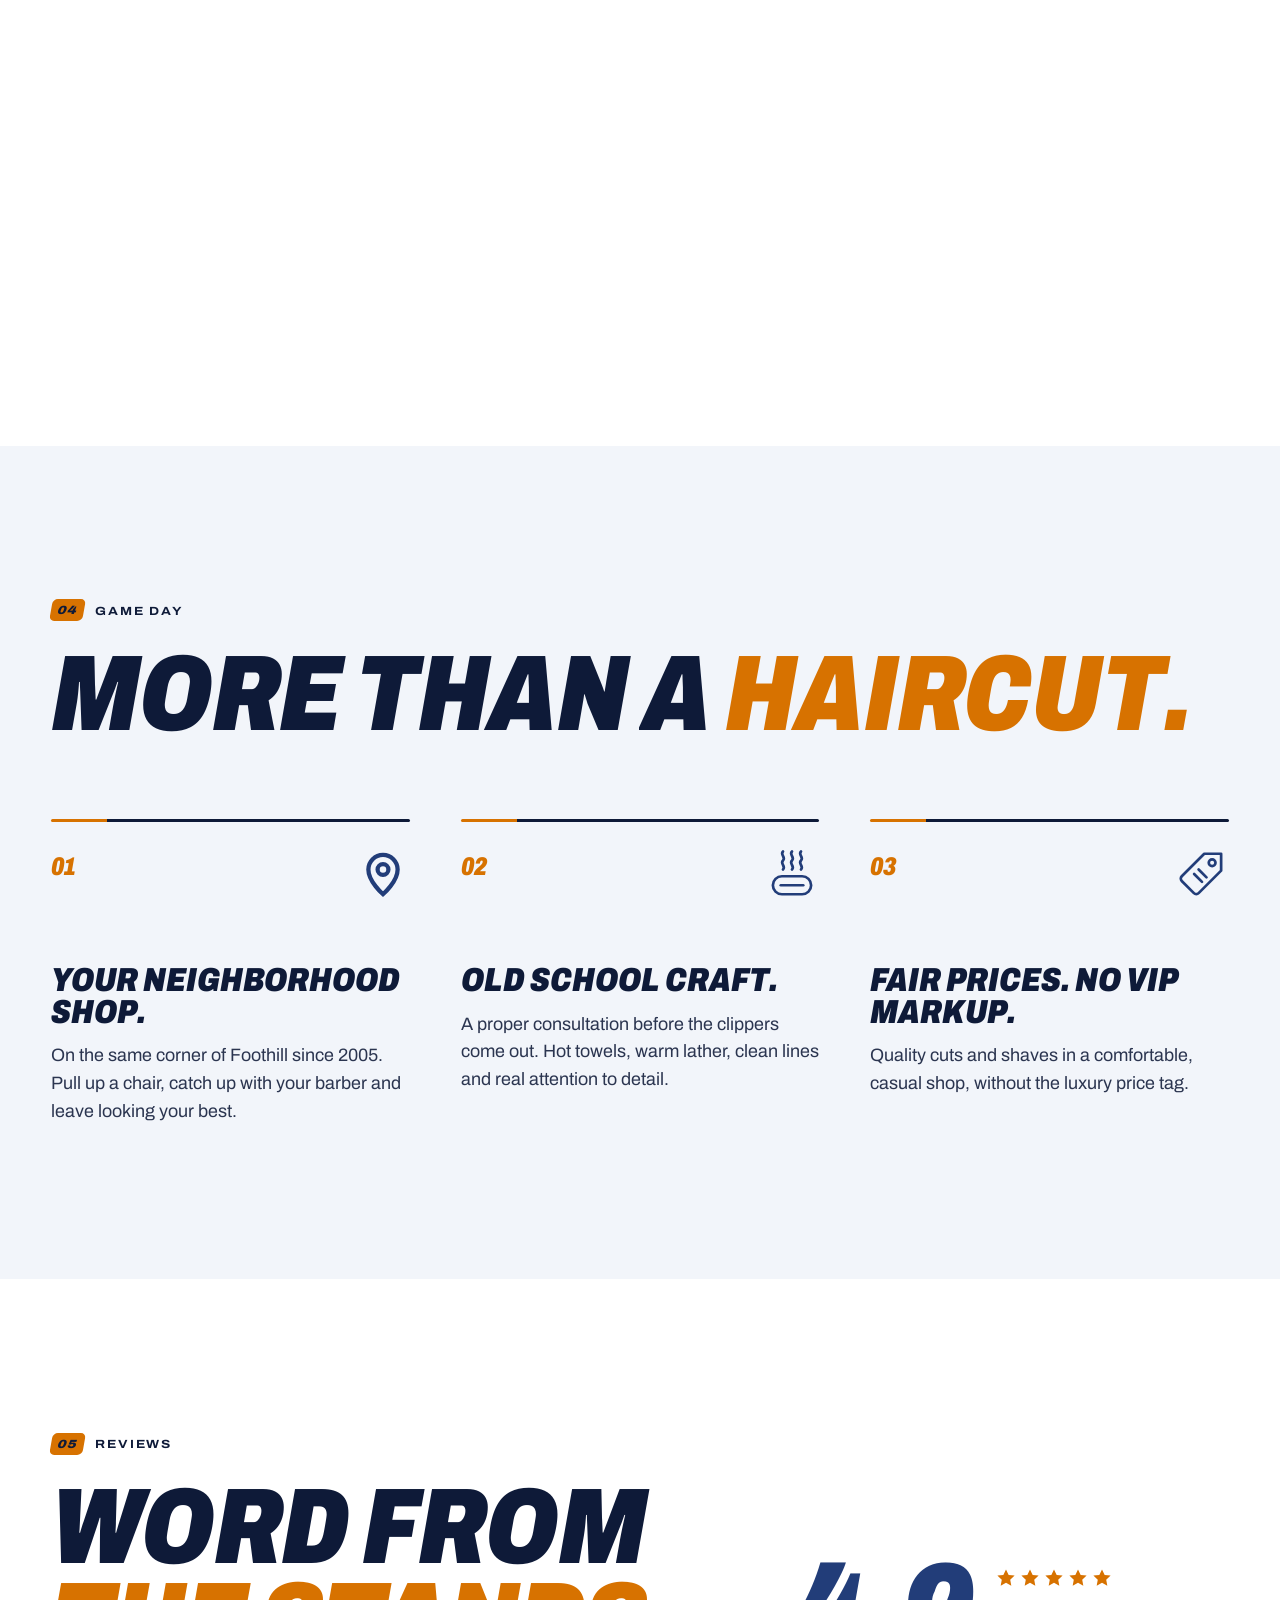
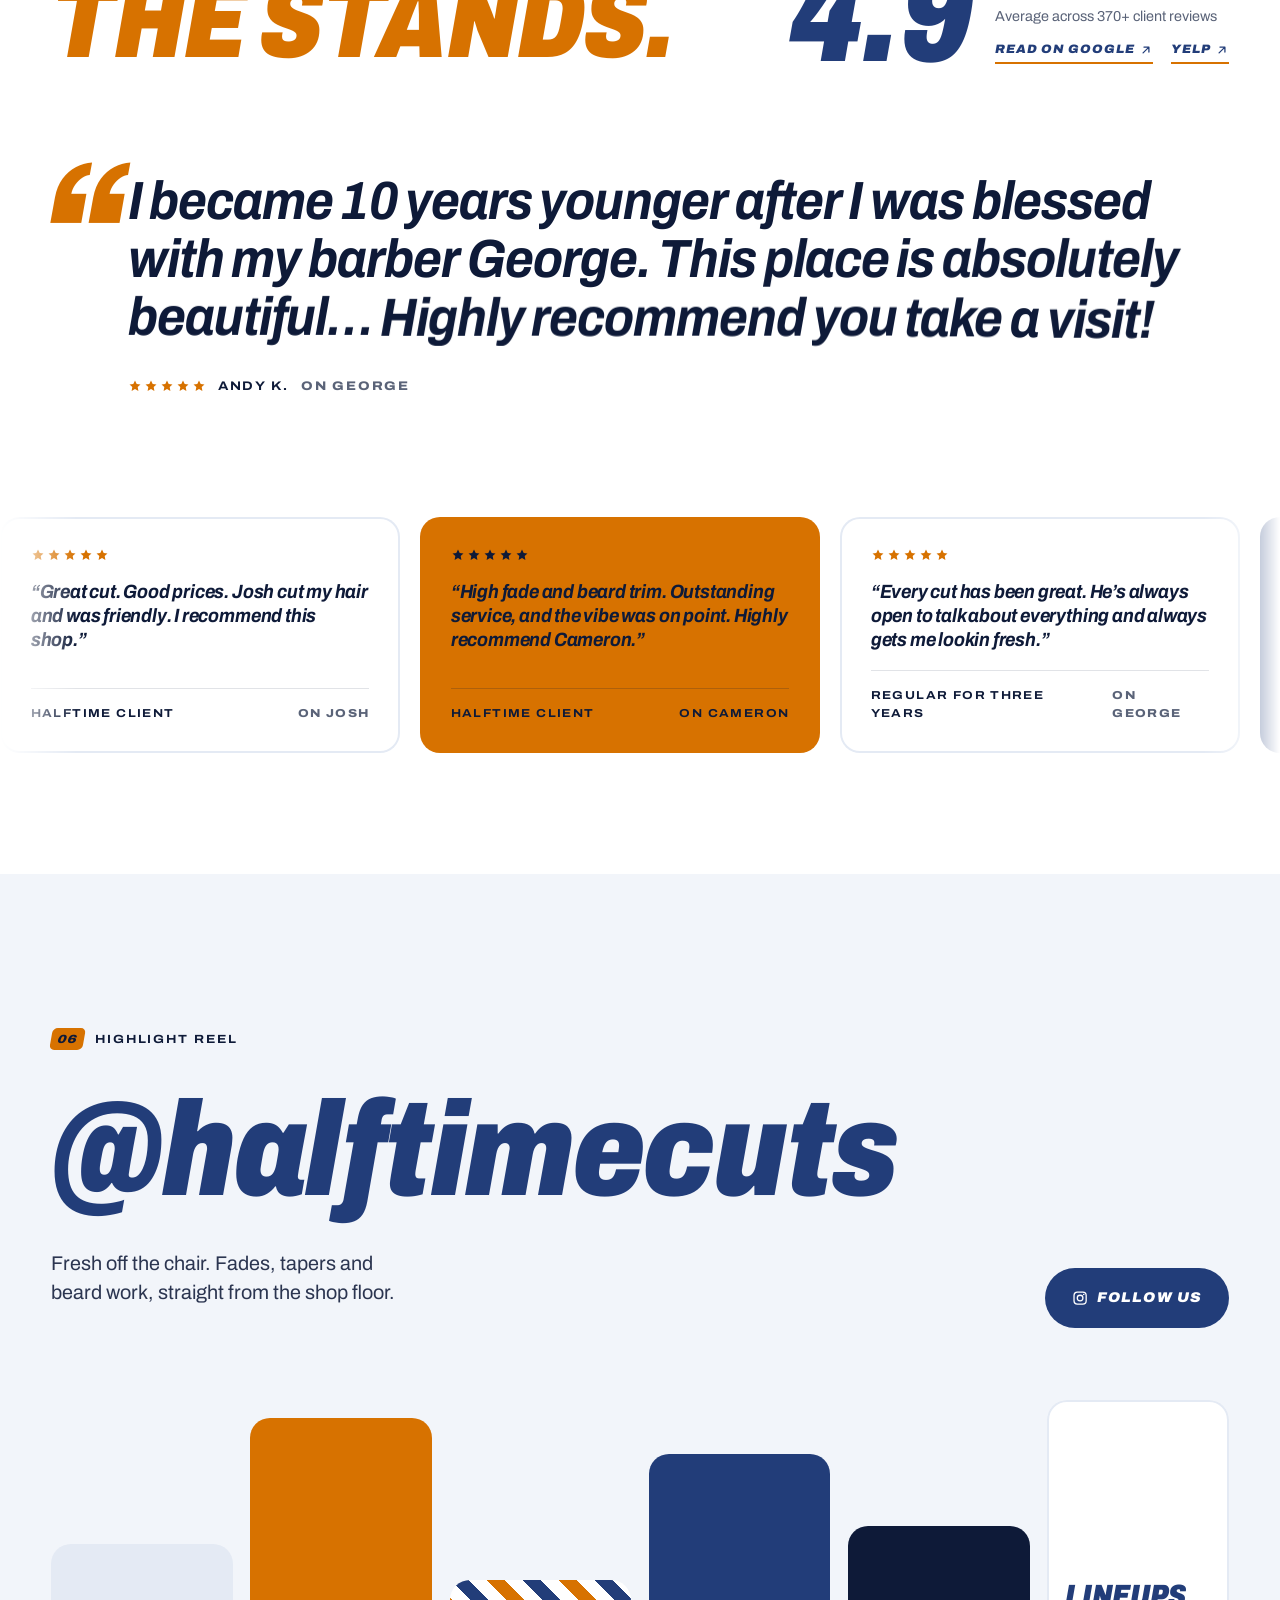
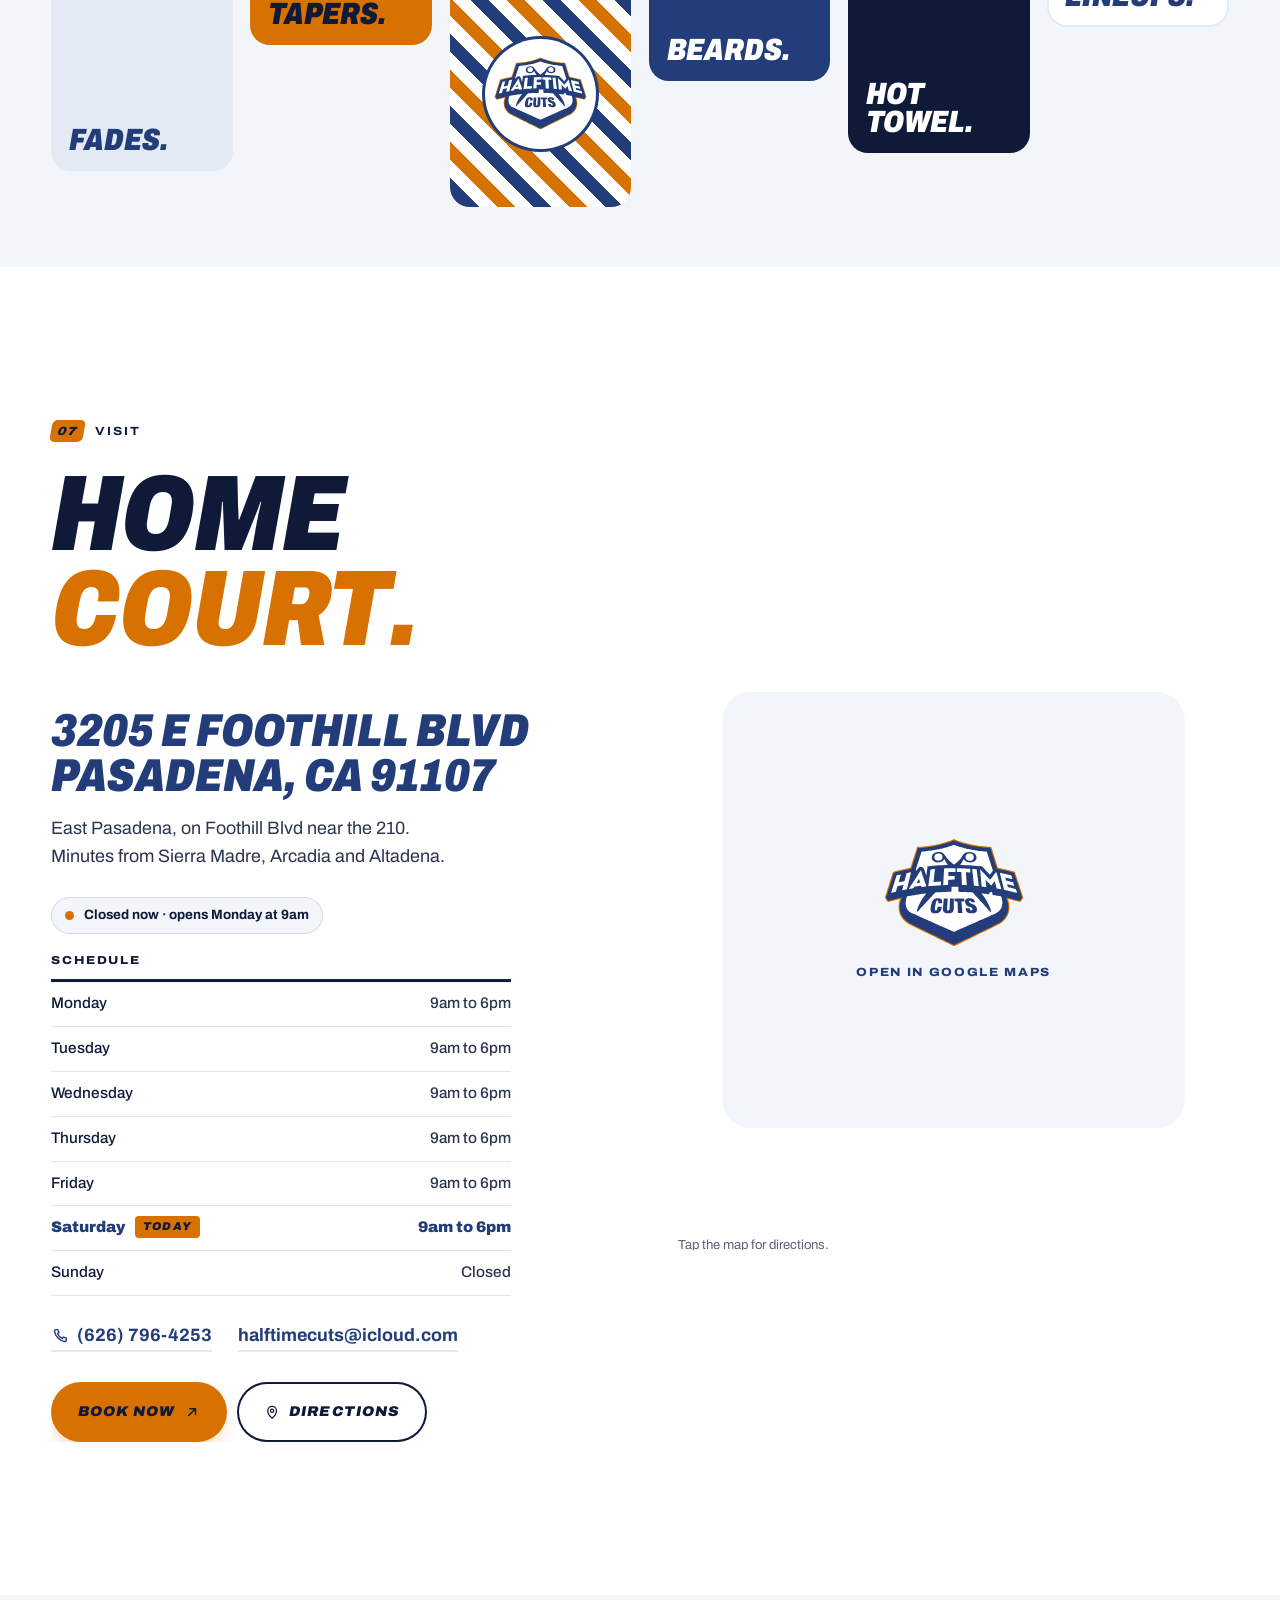
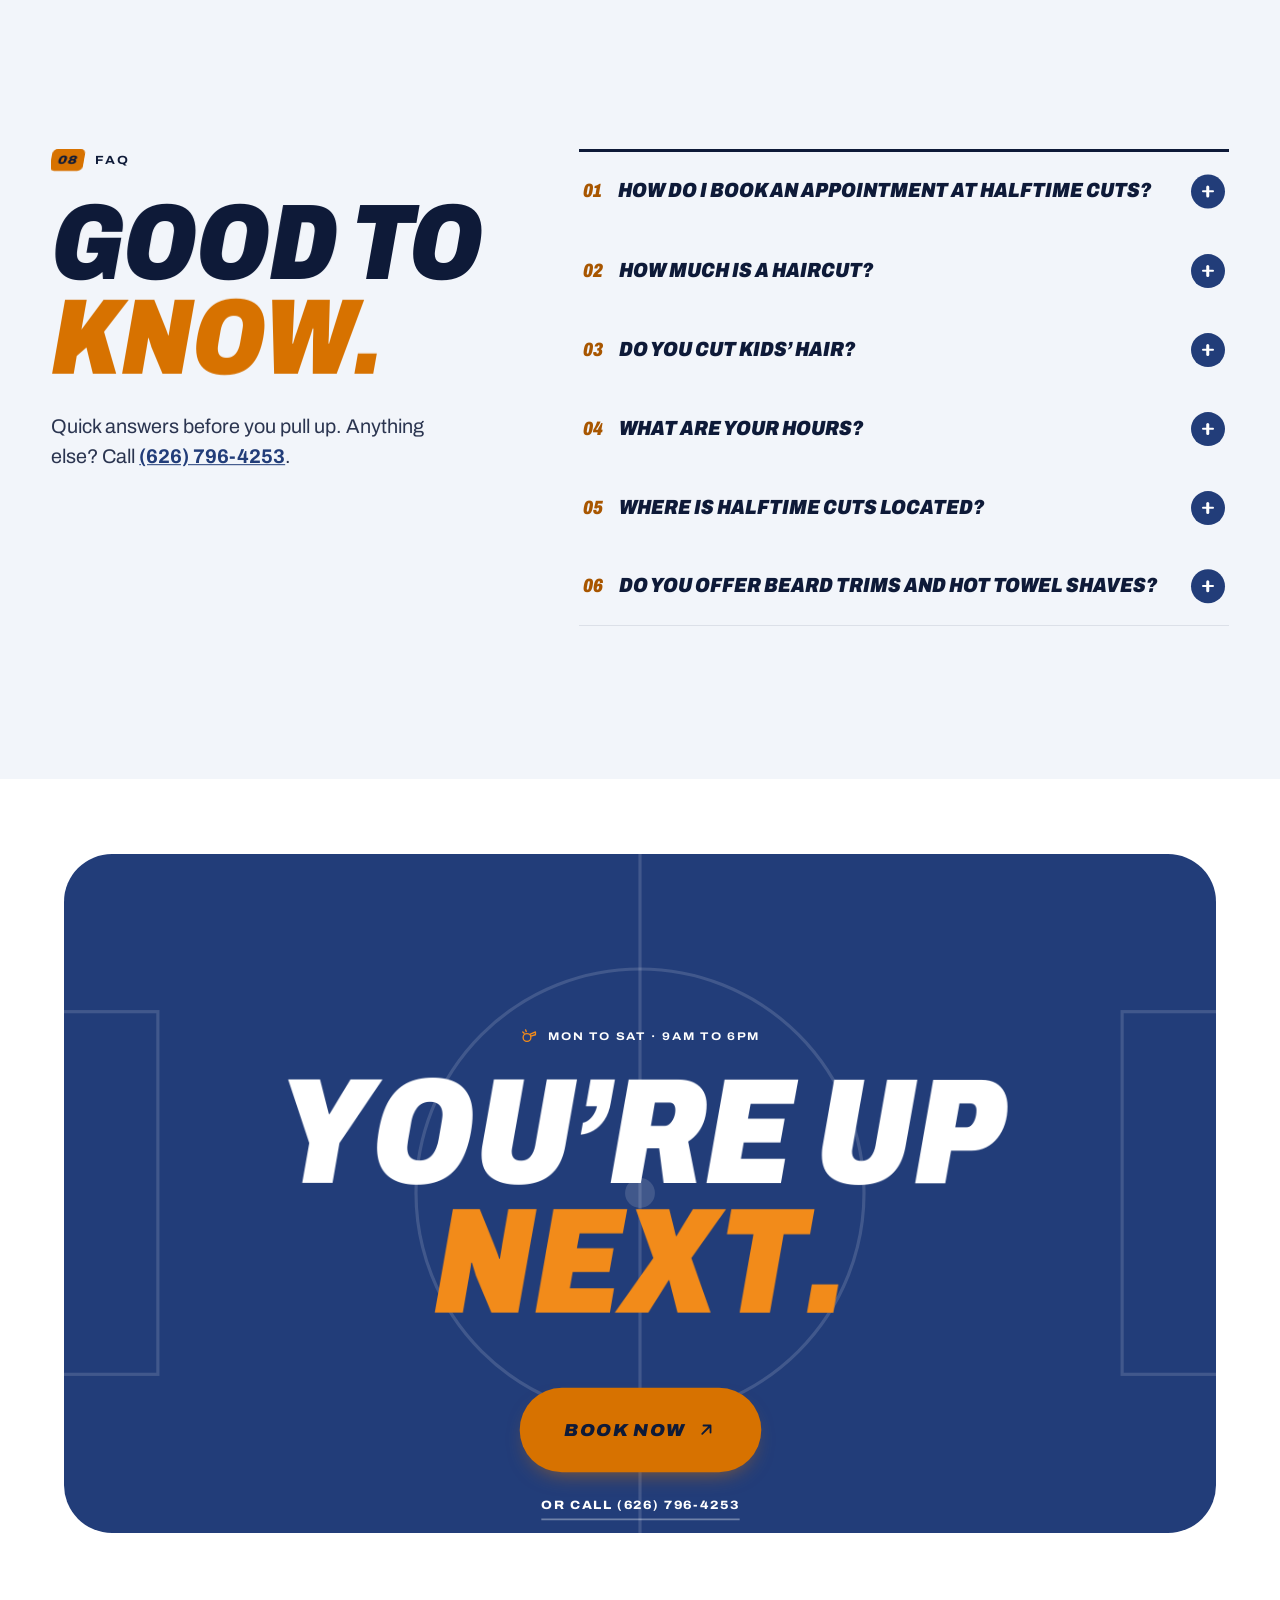
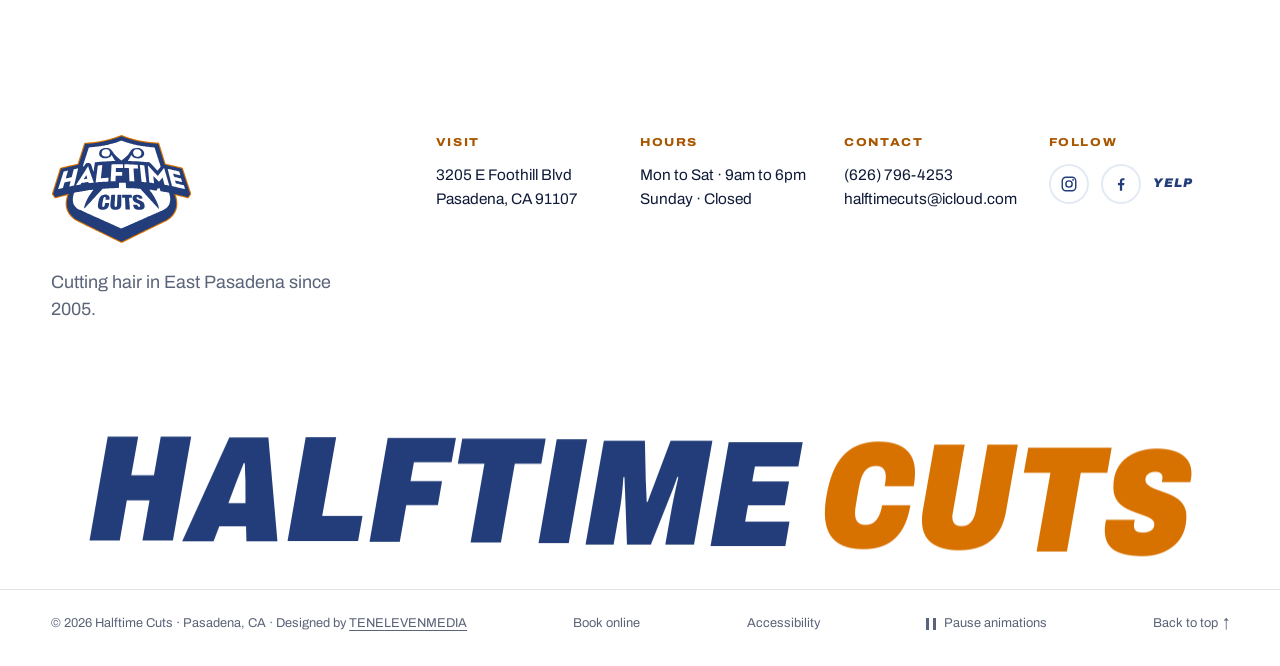
==== commit 7dbd8fb2: "Open Mondays, drop the "sports barbershop" label, and remove dashes from site copy - Hours are now M" ====
--- a/index.html
+++ b/index.html
@@ -3,8 +3,8 @@
 <head>
   <meta charset="utf-8">
   <meta name="viewport" content="width=device-width, initial-scale=1, viewport-fit=cover">
-  <title>Halftime Cuts | Barbershop in Pasadena, CA – Fades &amp; Shaves</title>
-  <meta name="description" content="Halftime Cuts is East Pasadena’s sports barbershop since 2005 — fades, tapers, kids cuts, beard trims &amp; hot towel shaves on Foothill Blvd. Book online today.">
+  <title>Halftime Cuts | Barbershop in Pasadena, CA | Fades &amp; Shaves</title>
+  <meta name="description" content="Halftime Cuts is East Pasadena’s barbershop since 2005. Fades, tapers, kids cuts, beard trims &amp; hot towel shaves on Foothill Blvd. Book online today.">
   <meta name="robots" content="index, follow, max-image-preview:large">
   <meta name="theme-color" content="#FFFFFF">
   <link rel="canonical" href="https://www.halftimecuts.com/">
@@ -13,16 +13,16 @@
   <meta property="og:locale" content="en_US">
   <meta property="og:site_name" content="Halftime Cuts">
   <meta property="og:title" content="Halftime Cuts | Barbershop in Pasadena, CA">
-  <meta property="og:description" content="The best seat in the house. Fades, tapers, hot towel shaves and beard work — with the game on. East Pasadena since 2005.">
+  <meta property="og:description" content="The best seat in the house. Fades, tapers, hot towel shaves and beard work with the game on. East Pasadena since 2005.">
   <meta property="og:url" content="https://www.halftimecuts.com/">
-  <meta property="og:image" content="https://www.halftimecuts.com/assets/img/og-image.png">
+  <meta property="og:image" content="https://www.halftimecuts.com/assets/img/og-image.png?v=2">
   <meta property="og:image:width" content="1200">
   <meta property="og:image:height" content="630">
   <meta property="og:image:alt" content="Halftime Cuts shield logo with the tagline “Best seat in the house.”">
   <meta name="twitter:card" content="summary_large_image">
   <meta name="twitter:title" content="Halftime Cuts | Barbershop in Pasadena, CA">
-  <meta name="twitter:description" content="The best seat in the house. Fades, tapers, hot towel shaves and beard work — with the game on. East Pasadena since 2005.">
-  <meta name="twitter:image" content="https://www.halftimecuts.com/assets/img/og-image.png">
+  <meta name="twitter:description" content="The best seat in the house. Fades, tapers, hot towel shaves and beard work with the game on. East Pasadena since 2005.">
+  <meta name="twitter:image" content="https://www.halftimecuts.com/assets/img/og-image.png?v=2">
   <meta name="twitter:image:alt" content="Halftime Cuts shield logo with the tagline “Best seat in the house.”">
   <meta name="geo.region" content="US-CA">
   <meta name="geo.placename" content="Pasadena">
@@ -68,10 +68,10 @@
         "@id": "https://www.halftimecuts.com/#business",
         "name": "Halftime Cuts",
         "alternateName": "Halftime Cuts Barbershop",
-        "description": "Sports-themed barbershop in East Pasadena since 2005. Men’s haircuts, fades, tapers, kids cuts, beard trims and hot towel shaves on Foothill Blvd.",
+        "description": "Barbershop in East Pasadena since 2005. Men’s haircuts, fades, tapers, kids cuts, beard trims and hot towel shaves on Foothill Blvd.",
         "url": "https://www.halftimecuts.com/",
         "logo": "https://www.halftimecuts.com/assets/img/logo-original.png",
-        "image": ["https://www.halftimecuts.com/assets/img/og-image.png", "https://www.halftimecuts.com/assets/img/logo-original.png"],
+        "image": ["https://www.halftimecuts.com/assets/img/og-image.png?v=2", "https://www.halftimecuts.com/assets/img/logo-original.png"],
         "telephone": "+1-626-796-4253",
         "email": "halftimecuts@icloud.com",
         "priceRange": "$$",
@@ -94,7 +94,7 @@
         ],
         "openingHoursSpecification": [{
           "@type": "OpeningHoursSpecification",
-          "dayOfWeek": ["Tuesday", "Wednesday", "Thursday", "Friday", "Saturday"],
+          "dayOfWeek": ["Monday", "Tuesday", "Wednesday", "Thursday", "Friday", "Saturday"],
           "opens": "09:00",
           "closes": "18:00"
         }],
@@ -141,11 +141,11 @@
         "@type": "FAQPage",
         "@id": "https://www.halftimecuts.com/#faq",
         "mainEntity": [
-          { "@type": "Question", "name": "How do I book an appointment at Halftime Cuts?", "acceptedAnswer": { "@type": "Answer", "text": "Book online any time through our Square booking page — pick your barber, your service and a time that works. Prefer to talk to someone? Call us at (626) 796-4253." } },
+          { "@type": "Question", "name": "How do I book an appointment at Halftime Cuts?", "acceptedAnswer": { "@type": "Answer", "text": "Book online any time through our Square booking page. Pick your barber, your service and a time that works. Prefer to talk to someone? Call us at (626) 796-4253." } },
           { "@type": "Question", "name": "How much is a haircut?", "acceptedAnswer": { "@type": "Answer", "text": "A haircut is $45 and takes about 30 minutes. A haircut with a beard trim is $65, and a haircut with the full beard service or a hot towel shave is $80." } },
-          { "@type": "Question", "name": "Do you cut kids’ hair?", "acceptedAnswer": { "@type": "Answer", "text": "Yes. Kids cuts are available — you’ll see current pricing and open times when you book." } },
-          { "@type": "Question", "name": "What are your hours?", "acceptedAnswer": { "@type": "Answer", "text": "We’re open Tuesday through Saturday, 9am to 6pm, and closed on Sunday and Monday." } },
-          { "@type": "Question", "name": "Where is Halftime Cuts located?", "acceptedAnswer": { "@type": "Answer", "text": "We’re at 3205 E Foothill Blvd, Pasadena, CA 91107 — in East Pasadena near the 210, a few minutes from Sierra Madre, Arcadia and Altadena." } },
+          { "@type": "Question", "name": "Do you cut kids’ hair?", "acceptedAnswer": { "@type": "Answer", "text": "Yes. Kids cuts are available, and you’ll see current pricing and open times when you book." } },
+          { "@type": "Question", "name": "What are your hours?", "acceptedAnswer": { "@type": "Answer", "text": "We’re open Monday through Saturday, 9am to 6pm, and closed on Sunday." } },
+          { "@type": "Question", "name": "Where is Halftime Cuts located?", "acceptedAnswer": { "@type": "Answer", "text": "We’re at 3205 E Foothill Blvd, Pasadena, CA 91107, in East Pasadena near the 210 and a few minutes from Sierra Madre, Arcadia and Altadena." } },
           { "@type": "Question", "name": "Do you offer beard trims and hot towel shaves?", "acceptedAnswer": { "@type": "Answer", "text": "Yes. We do beard trims ($25), a full beard service with shape, lineup and neck shave ($40), and classic hot towel shaves ($50)." } }
         ]
       }
@@ -191,7 +191,7 @@
 
   <header class="header" data-header>
     <div class="header__inner">
-      <a class="brand" href="#top" aria-label="Halftime Cuts — back to top">
+      <a class="brand" href="#top" aria-label="Halftime Cuts, back to top">
         <img class="brand__logo" src="assets/img/logo.svg" alt="" width="616" height="482">
       </a>
 
@@ -243,7 +243,7 @@
       <div class="hero__grid wrap">
         <div class="hero__eyebrow" data-hero-fade style="--d:.1s">
           <span class="live-dot" aria-hidden="true"></span>
-          <h1 class="eyebrow" id="hero-title">Halftime Cuts <span class="eyebrow__sep" aria-hidden="true"></span> Pasadena’s sports barbershop</h1>
+          <h1 class="eyebrow" id="hero-title">Halftime Cuts <span class="eyebrow__sep" aria-hidden="true"></span> Pasadena’s barbershop</h1>
         </div>
 
         <div class="hero__title" role="img" aria-label="Best seat in the house.">
@@ -275,7 +275,7 @@
         </div>
 
         <div class="hero__foot">
-          <p class="hero__lede" data-hero-fade style="--d:.35s">East Pasadena’s sports-house barbershop. Precision fades, tapers, hot towel shaves and beard work — with the game on, and without the high prices.</p>
+          <p class="hero__lede" data-hero-fade style="--d:.35s">East Pasadena’s neighborhood barbershop. Precision fades, tapers, hot towel shaves and beard work, with the game on and without the high prices.</p>
           <div class="hero__ctas" data-hero-fade style="--d:.45s">
             <a class="btn btn--orange btn--lg" href="https://book.squareup.com/appointments/pg6dc6n4ebbigh/location/L945AZH7F1CPT/services?ref=hero" target="_blank" rel="noopener" data-book data-magnetic aria-describedby="new-tab">
               <span>Book Now</span><svg aria-hidden="true"><use href="#i-arrow"/></svg></a>
@@ -291,7 +291,7 @@
           </div>
           <div class="scorebug__cell scorebug__cell--status">
             <span class="scorebug__label"><span class="scorebug__live" data-live>Today</span></span>
-            <span class="scorebug__value" data-status-short>Tue–Sat · 9am–6pm</span>
+            <span class="scorebug__value" data-status-short>Mon to Sat · 9am to 6pm</span>
           </div>
           <a class="scorebug__cell" href="#reviews">
             <span class="scorebug__label">Rating</span>
@@ -301,7 +301,7 @@
             <span class="scorebug__label">Haircut</span>
             <span class="scorebug__value">$45 <small>30 min</small></span>
           </a>
-          <a class="scorebug__cta" href="https://book.squareup.com/appointments/pg6dc6n4ebbigh/location/L945AZH7F1CPT/services?ref=scoreboard" target="_blank" rel="noopener" data-book aria-label="Next up: You — book an appointment" aria-describedby="new-tab">
+          <a class="scorebug__cta" href="https://book.squareup.com/appointments/pg6dc6n4ebbigh/location/L945AZH7F1CPT/services?ref=scoreboard" target="_blank" rel="noopener" data-book aria-label="Next up: You. Book an appointment" aria-describedby="new-tab">
             <span><small>Next up:</small> You</span><svg aria-hidden="true"><use href="#i-arrow"/></svg>
           </a>
         </div>
@@ -330,7 +330,7 @@
           <h2 class="h2" id="shop-title" data-split="words">First half, <em>2005.</em><br>Second half, <em>now.</em></h2>
         </div>
 
-        <p class="statement" data-scrub-words>Halftime Cuts opened in 2005 as East Pasadena’s neighborhood sports-themed men’s shop. Under new ownership and renovated top to bottom, we’re playing the second half at a higher level — sharp cuts, hot towel shaves and good conversation, without the high prices.</p>
+        <p class="statement" data-scrub-words>Halftime Cuts opened in 2005 as East Pasadena’s neighborhood men’s shop. Under new ownership and renovated top to bottom, we’re playing the second half at a higher level: sharp cuts, hot towel shaves and good conversation, without the high prices.</p>
 
         <div class="shop__grid">
           <figure class="shop__photo" data-parallax-frame>
@@ -338,14 +338,14 @@
               <div class="photo__fallback photo__fallback--blue photo__fallback--words" aria-hidden="true"><span>Est.<br>2005</span></div>
               <img src="assets/img/shop.jpg" alt="Inside Halftime Cuts on Foothill Blvd" loading="lazy" decoding="async" onerror="this.remove()">
             </div>
-            <figcaption>3205 E Foothill Blvd — renovated, and the game’s always on.</figcaption>
+            <figcaption>3205 E Foothill Blvd. Renovated, and the game’s always on.</figcaption>
           </figure>
 
           <div class="shop__owner">
             <p class="kicker kicker--small" data-reveal>Meet the owner</p>
             <h3 class="h3" data-split="chars">George</h3>
             <p data-reveal>Before taking over Halftime, George spent years behind the chair helping grow successful barbershops in Burbank and the San Fernando Valley. He renovated the shop top to bottom and rebuilt the vibe around two things: the craft, and the community.</p>
-            <p data-reveal>The goal every time is simple — you walk out sharper, and more confident, than you walked in.</p>
+            <p data-reveal>The goal every time is simple: you walk out sharper, and more confident, than you walked in.</p>
             <a class="link-arrow" href="https://book.squareup.com/appointments/pg6dc6n4ebbigh/location/L945AZH7F1CPT/services?barber=george&amp;ref=owner" target="_blank" rel="noopener" data-book data-reveal aria-describedby="new-tab">
               <span>Book with George</span><svg aria-hidden="true"><use href="#i-arrow-right"/></svg></a>
           </div>
@@ -357,7 +357,7 @@
             <div class="stat"><dt>Established</dt><dd><span data-count="2005" data-count-from="1990">2005</span></dd></div>
             <div class="stat"><dt>Average rating</dt><dd><span data-count="4.9" data-decimals="1">4.9</span><small>/5</small></dd></div>
             <div class="stat"><dt>Client reviews</dt><dd><span data-count="370">370</span><small>+</small></dd></div>
-            <div class="stat"><dt>Game days a week</dt><dd><span data-count="5">5</span><small>Tue–Sat</small></dd></div>
+            <div class="stat"><dt>Game days a week</dt><dd><span data-count="6">6</span><small>Mon to Sat</small></dd></div>
           </dl>
         </div>
       </div>
@@ -382,7 +382,7 @@
               <li data-reveal>
                 <a class="svc" data-cursor="Book" href="https://book.squareup.com/appointments/pg6dc6n4ebbigh/location/L945AZH7F1CPT/services/FDZ3JVQ6VS36ZBUFVEX7HANQ" target="_blank" rel="noopener" data-book aria-describedby="svc-book">
                   <span class="svc__name">Haircut</span>
-                  <span class="svc__desc">Fades, tapers, scissor work — your call.</span>
+                  <span class="svc__desc">Fades, tapers, scissor work. Your call.</span>
                   <span class="svc__time">30 min</span>
                   <span class="svc__price">$45</span>
                   <span class="svc__go" aria-hidden="true"><svg><use href="#i-arrow"/></svg></span></a>
@@ -398,7 +398,7 @@
               <li data-reveal>
                 <a class="svc" data-cursor="Book" href="https://book.squareup.com/appointments/pg6dc6n4ebbigh/location/L945AZH7F1CPT/services/B3QHPGJUX5EJUH4U53MHLF3Z" target="_blank" rel="noopener" data-book aria-describedby="svc-book">
                   <span class="svc__name">Haircut + Full Beard</span>
-                  <span class="svc__desc">Your cut plus the full beard service — trim, shape, lineup &amp; neck shave.</span>
+                  <span class="svc__desc">Your cut plus the full beard service: trim, shape, lineup &amp; neck shave.</span>
                   <span class="svc__time">1 hr</span>
                   <span class="svc__price">$80</span>
                   <span class="svc__go" aria-hidden="true"><svg><use href="#i-arrow"/></svg></span></a>
@@ -436,13 +436,13 @@
               <li data-reveal>
                 <a class="svc" data-cursor="Book" href="https://book.squareup.com/appointments/pg6dc6n4ebbigh/location/L945AZH7F1CPT/services/ROEKSFRCSHD4MMQA3IT5UUH3" target="_blank" rel="noopener" data-book aria-describedby="svc-book">
                   <span class="svc__name">Hot Towel Shave</span>
-                  <span class="svc__desc">Hot towels, warm lather and a close, old-school finish.</span>
+                  <span class="svc__desc">Hot towels, warm lather and a close, old school finish.</span>
                   <span class="svc__time">30 min</span>
                   <span class="svc__price">$50</span>
                   <span class="svc__go" aria-hidden="true"><svg><use href="#i-arrow"/></svg></span></a>
               </li>
             </ul>
-            <p class="menu__note" data-reveal>Kids cuts, head shaves and neck cleanups are available too — see current pricing and open times when you book.</p>
+            <p class="menu__note" data-reveal>Kids cuts, head shaves and neck cleanups are available too. See current pricing and open times when you book.</p>
           </div>
         </div>
 
@@ -461,7 +461,7 @@
           <div class="lineup__intro">
             <p class="kicker" data-reveal><span>03</span>The Barbers</p>
             <h2 class="h2" id="lineup-title" data-split="words">Starting <em>lineup.</em></h2>
-            <p class="section-intro" data-reveal>Five barbers. One standard. Pick your player — or grab whoever’s up next.</p>
+            <p class="section-intro" data-reveal>Five barbers. One standard. Pick your player, or grab whoever’s up next.</p>
             <p class="lineup__hint" aria-hidden="true" data-reveal><span></span><b class="lineup__hint-desk">Keep scrolling</b><b class="lineup__hint-touch">Swipe</b></p>
           </div>
 
@@ -478,7 +478,7 @@
               <div class="player__body">
                 <p class="player__role">Owner · Barber</p>
                 <h3 class="player__name">George</h3>
-                <p class="player__bio">Years in Burbank and the Valley before taking over Halftime. Regulars have stuck with him for years — the conversation’s half the reason.</p>
+                <p class="player__bio">Years in Burbank and the Valley before taking over Halftime. Regulars have stuck with him for years, and the conversation’s half the reason.</p>
                 <a class="link-arrow" href="https://book.squareup.com/appointments/pg6dc6n4ebbigh/location/L945AZH7F1CPT/services?barber=george" target="_blank" rel="noopener" data-book aria-describedby="new-tab"><span>Book with George</span><svg aria-hidden="true"><use href="#i-arrow-right"/></svg></a>
               </div>
             </article>
@@ -494,7 +494,7 @@
               <div class="player__body">
                 <p class="player__role">Barber</p>
                 <h3 class="player__name">Josh</h3>
-                <p class="player__bio">Precision fades and tapers. Skill, professionalism and a great personality — clients call him a hair artist.</p>
+                <p class="player__bio">Precision fades and tapers. Skill, professionalism and a great personality. Clients call him a hair artist.</p>
                 <a class="link-arrow" href="https://book.squareup.com/appointments/pg6dc6n4ebbigh/location/L945AZH7F1CPT/services?barber=josh" target="_blank" rel="noopener" data-book aria-describedby="new-tab"><span>Book with Josh</span><svg aria-hidden="true"><use href="#i-arrow-right"/></svg></a>
               </div>
             </article>
@@ -510,7 +510,7 @@
               <div class="player__body">
                 <p class="player__role">Barber</p>
                 <h3 class="player__name">Wilson</h3>
-                <p class="player__bio">Our chill guy — laid-back in the chair, sharp on the details.</p>
+                <p class="player__bio">Our chill guy. Laid back in the chair, sharp on the details.</p>
                 <a class="link-arrow" href="https://book.squareup.com/appointments/pg6dc6n4ebbigh/location/L945AZH7F1CPT/services?barber=wilson" target="_blank" rel="noopener" data-book aria-describedby="new-tab"><span>Book with Wilson</span><svg aria-hidden="true"><use href="#i-arrow-right"/></svg></a>
               </div>
             </article>
@@ -561,21 +561,21 @@
         <ol class="exp__list">
           <li class="exp__item" data-reveal>
             <span class="exp__rule" aria-hidden="true"></span>
-            <div class="exp__top"><span class="exp__n">01</span><svg class="exp__icon" aria-hidden="true"><use href="#i-tv"/></svg></div>
-            <h3>The game’s always on.</h3>
-            <p>A sports-house barbershop since 2005. Catch the highlights from the chair — and argue about them.</p>
+            <div class="exp__top"><span class="exp__n">01</span><svg class="exp__icon" aria-hidden="true"><use href="#i-pin"/></svg></div>
+            <h3>Your neighborhood shop.</h3>
+            <p>On the same corner of Foothill since 2005. Pull up a chair, catch up with your barber and leave looking your best.</p>
           </li>
           <li class="exp__item" data-reveal>
             <span class="exp__rule" aria-hidden="true"></span>
             <div class="exp__top"><span class="exp__n">02</span><svg class="exp__icon" aria-hidden="true"><use href="#i-towel"/></svg></div>
-            <h3>Old-school craft.</h3>
+            <h3>Old school craft.</h3>
             <p>A proper consultation before the clippers come out. Hot towels, warm lather, clean lines and real attention to detail.</p>
           </li>
           <li class="exp__item" data-reveal>
             <span class="exp__rule" aria-hidden="true"></span>
             <div class="exp__top"><span class="exp__n">03</span><svg class="exp__icon" aria-hidden="true"><use href="#i-tag"/></svg></div>
             <h3>Fair prices. No VIP markup.</h3>
-            <p>High-quality cuts and shaves in a comfortable, casual shop — without the high-end price tag.</p>
+            <p>Quality cuts and shaves in a comfortable, casual shop, without the luxury price tag.</p>
           </li>
         </ol>
       </div>
@@ -623,13 +623,13 @@
           </li>
           <li class="review-card review-card--orange">
             <span class="stars" role="img" aria-label="5 stars"><svg><use href="#i-star"/></svg><svg><use href="#i-star"/></svg><svg><use href="#i-star"/></svg><svg><use href="#i-star"/></svg><svg><use href="#i-star"/></svg></span>
-            <p>“High fade and beard trim — outstanding service, and the vibe was on point. Highly recommend Cameron.”</p>
+            <p>“High fade and beard trim. Outstanding service, and the vibe was on point. Highly recommend Cameron.”</p>
             <p class="review-card__by"><strong>Halftime client</strong><span>on Cameron</span></p>
           </li>
           <li class="review-card">
             <span class="stars" role="img" aria-label="5 stars"><svg><use href="#i-star"/></svg><svg><use href="#i-star"/></svg><svg><use href="#i-star"/></svg><svg><use href="#i-star"/></svg><svg><use href="#i-star"/></svg></span>
             <p>“Every cut has been great. He’s always open to talk about everything and always gets me lookin fresh.”</p>
-            <p class="review-card__by"><strong>3-year regular</strong><span>on George</span></p>
+            <p class="review-card__by"><strong>Regular for three years</strong><span>on George</span></p>
           </li>
           <li class="review-card review-card--blue">
             <span class="stars" role="img" aria-label="5 stars"><svg><use href="#i-star"/></svg><svg><use href="#i-star"/></svg><svg><use href="#i-star"/></svg><svg><use href="#i-star"/></svg><svg><use href="#i-star"/></svg></span>
@@ -649,7 +649,7 @@
           <span data-split="chars">@halftimecuts</span>
         </h2>
         <div class="gram__row">
-          <p class="section-intro" data-reveal>Fresh off the chair. Fades, tapers and beard work — straight from the shop floor.</p>
+          <p class="section-intro" data-reveal>Fresh off the chair. Fades, tapers and beard work, straight from the shop floor.</p>
           <div data-reveal>
             <a class="btn btn--blue btn--lg" href="https://www.instagram.com/halftimecuts/" target="_blank" rel="noopener" data-magnetic aria-label="Follow us on Instagram" aria-describedby="new-tab">
               <svg aria-hidden="true"><use href="#i-instagram"/></svg><span>Follow us</span></a>
@@ -697,19 +697,19 @@
               3205 E Foothill Blvd<br>Pasadena, CA 91107</a>
           </address>
 
-          <p class="visit__local" data-reveal>East Pasadena, on Foothill Blvd near the 210 — minutes from Sierra Madre, Arcadia and Altadena.</p>
-
-          <p class="status" data-status data-reveal><span class="status__dot" aria-hidden="true"></span><span class="status__text">Open Tuesday–Saturday, 9am–6pm</span></p>
+          <p class="visit__local" data-reveal>East Pasadena, on Foothill Blvd near the 210. Minutes from Sierra Madre, Arcadia and Altadena.</p>
+
+          <p class="status" data-status data-reveal><span class="status__dot" aria-hidden="true"></span><span class="status__text">Open Monday to Saturday, 9am to 6pm</span></p>
 
           <table class="hours" data-reveal>
             <caption>Schedule</caption>
             <tbody>
-              <tr data-day="1"><th scope="row">Monday</th><td>Closed</td></tr>
-              <tr data-day="2"><th scope="row">Tuesday</th><td>9am – 6pm</td></tr>
-              <tr data-day="3"><th scope="row">Wednesday</th><td>9am – 6pm</td></tr>
-              <tr data-day="4"><th scope="row">Thursday</th><td>9am – 6pm</td></tr>
-              <tr data-day="5"><th scope="row">Friday</th><td>9am – 6pm</td></tr>
-              <tr data-day="6"><th scope="row">Saturday</th><td>9am – 6pm</td></tr>
+              <tr data-day="1"><th scope="row">Monday</th><td>9am to 6pm</td></tr>
+              <tr data-day="2"><th scope="row">Tuesday</th><td>9am to 6pm</td></tr>
+              <tr data-day="3"><th scope="row">Wednesday</th><td>9am to 6pm</td></tr>
+              <tr data-day="4"><th scope="row">Thursday</th><td>9am to 6pm</td></tr>
+              <tr data-day="5"><th scope="row">Friday</th><td>9am to 6pm</td></tr>
+              <tr data-day="6"><th scope="row">Saturday</th><td>9am to 6pm</td></tr>
               <tr data-day="0"><th scope="row">Sunday</th><td>Closed</td></tr>
             </tbody>
           </table>
@@ -750,7 +750,7 @@
         <div class="faq__list">
           <details class="faq__item" data-reveal>
             <summary><span class="faq__n" aria-hidden="true">01</span><span class="faq__q">How do I book an appointment at Halftime Cuts?</span><span class="faq__icon" aria-hidden="true"></span></summary>
-            <div class="faq__a"><p>Book online any time through our Square booking page — pick your barber, your service and a time that works. Prefer to talk to someone? Call us at (626) 796-4253.</p></div>
+            <div class="faq__a"><p>Book online any time through our Square booking page. Pick your barber, your service and a time that works. Prefer to talk to someone? Call us at (626) 796-4253.</p></div>
           </details>
           <details class="faq__item" data-reveal>
             <summary><span class="faq__n" aria-hidden="true">02</span><span class="faq__q">How much is a haircut?</span><span class="faq__icon" aria-hidden="true"></span></summary>
@@ -758,15 +758,15 @@
           </details>
           <details class="faq__item" data-reveal>
             <summary><span class="faq__n" aria-hidden="true">03</span><span class="faq__q">Do you cut kids’ hair?</span><span class="faq__icon" aria-hidden="true"></span></summary>
-            <div class="faq__a"><p>Yes. Kids cuts are available — you’ll see current pricing and open times when you book.</p></div>
+            <div class="faq__a"><p>Yes. Kids cuts are available, and you’ll see current pricing and open times when you book.</p></div>
           </details>
           <details class="faq__item" data-reveal>
             <summary><span class="faq__n" aria-hidden="true">04</span><span class="faq__q">What are your hours?</span><span class="faq__icon" aria-hidden="true"></span></summary>
-            <div class="faq__a"><p>We’re open Tuesday through Saturday, 9am to 6pm, and closed on Sunday and Monday.</p></div>
+            <div class="faq__a"><p>We’re open Monday through Saturday, 9am to 6pm, and closed on Sunday.</p></div>
           </details>
           <details class="faq__item" data-reveal>
             <summary><span class="faq__n" aria-hidden="true">05</span><span class="faq__q">Where is Halftime Cuts located?</span><span class="faq__icon" aria-hidden="true"></span></summary>
-            <div class="faq__a"><p>We’re at 3205 E Foothill Blvd, Pasadena, CA 91107 — in East Pasadena near the 210, a few minutes from Sierra Madre, Arcadia and Altadena.</p></div>
+            <div class="faq__a"><p>We’re at 3205 E Foothill Blvd, Pasadena, CA 91107, in East Pasadena near the 210 and a few minutes from Sierra Madre, Arcadia and Altadena.</p></div>
           </details>
           <details class="faq__item" data-reveal>
             <summary><span class="faq__n" aria-hidden="true">06</span><span class="faq__q">Do you offer beard trims and hot towel shaves?</span><span class="faq__icon" aria-hidden="true"></span></summary>
@@ -789,7 +789,7 @@
           </svg>
         </div>
         <div class="cta__content">
-          <p class="kicker kicker--light"><svg aria-hidden="true"><use href="#i-whistle"/></svg>Tue–Sat · 9am–6pm</p>
+          <p class="kicker kicker--light"><svg aria-hidden="true"><use href="#i-whistle"/></svg>Mon to Sat · 9am to 6pm</p>
           <h2 class="cta__title" id="cta-title"><span data-split="chars">You’re up</span> <em data-split="chars">next.</em></h2>
           <a class="btn btn--orange btn--xl" href="https://book.squareup.com/appointments/pg6dc6n4ebbigh/location/L945AZH7F1CPT/services?ref=cta" target="_blank" rel="noopener" data-book data-magnetic aria-describedby="new-tab">
             <span>Book Now</span><svg aria-hidden="true"><use href="#i-arrow"/></svg></a>
@@ -803,7 +803,7 @@
     <div class="wrap footer__grid">
       <div class="footer__brand">
         <h2 class="brand brand--lg"><img class="brand__logo" src="assets/img/logo.svg" alt="Halftime Cuts" width="616" height="482" loading="lazy"></h2>
-        <p>East Pasadena’s sports-house barbershop since 2005.</p>
+        <p>Cutting hair in East Pasadena since 2005.</p>
       </div>
       <div class="footer__col">
         <h3>Visit</h3>
@@ -811,7 +811,7 @@
       </div>
       <div class="footer__col">
         <h3>Hours</h3>
-        <p>Tue–Sat · 9am–6pm<br>Sun &amp; Mon · Closed</p>
+        <p>Mon to Sat · 9am to 6pm<br>Sunday · Closed</p>
       </div>
       <div class="footer__col">
         <h3>Contact</h3>
--- a/assets/css/styles.css
+++ b/assets/css/styles.css
@@ -229,6 +229,9 @@
   margin: -0.08em -0.12em -0.12em -0.02em;
 }
 .wi, .c { display: inline-block; will-change: transform; }
+/* Italic letters lean past their own box, and Safari clips each transformed piece to
+   that box, slicing the slant off. Pad the box over the overhang and pull the spacing back. */
+.wi, .c { padding-inline: 0.1em; margin-inline: -0.1em; }
 
 /* Counters (set up by JS): the real number stays put for screen readers and is
    clipped (never faded) while a decorative copy ticks up over it. */
@@ -1553,7 +1556,6 @@
   text-transform: uppercase;
 }
 .feature-quote figcaption span:last-child { color: var(--muted); }
-.feature-quote figcaption span:last-child::before { content: "— "; }
 
 .reviews__marquee {
   position: relative;
